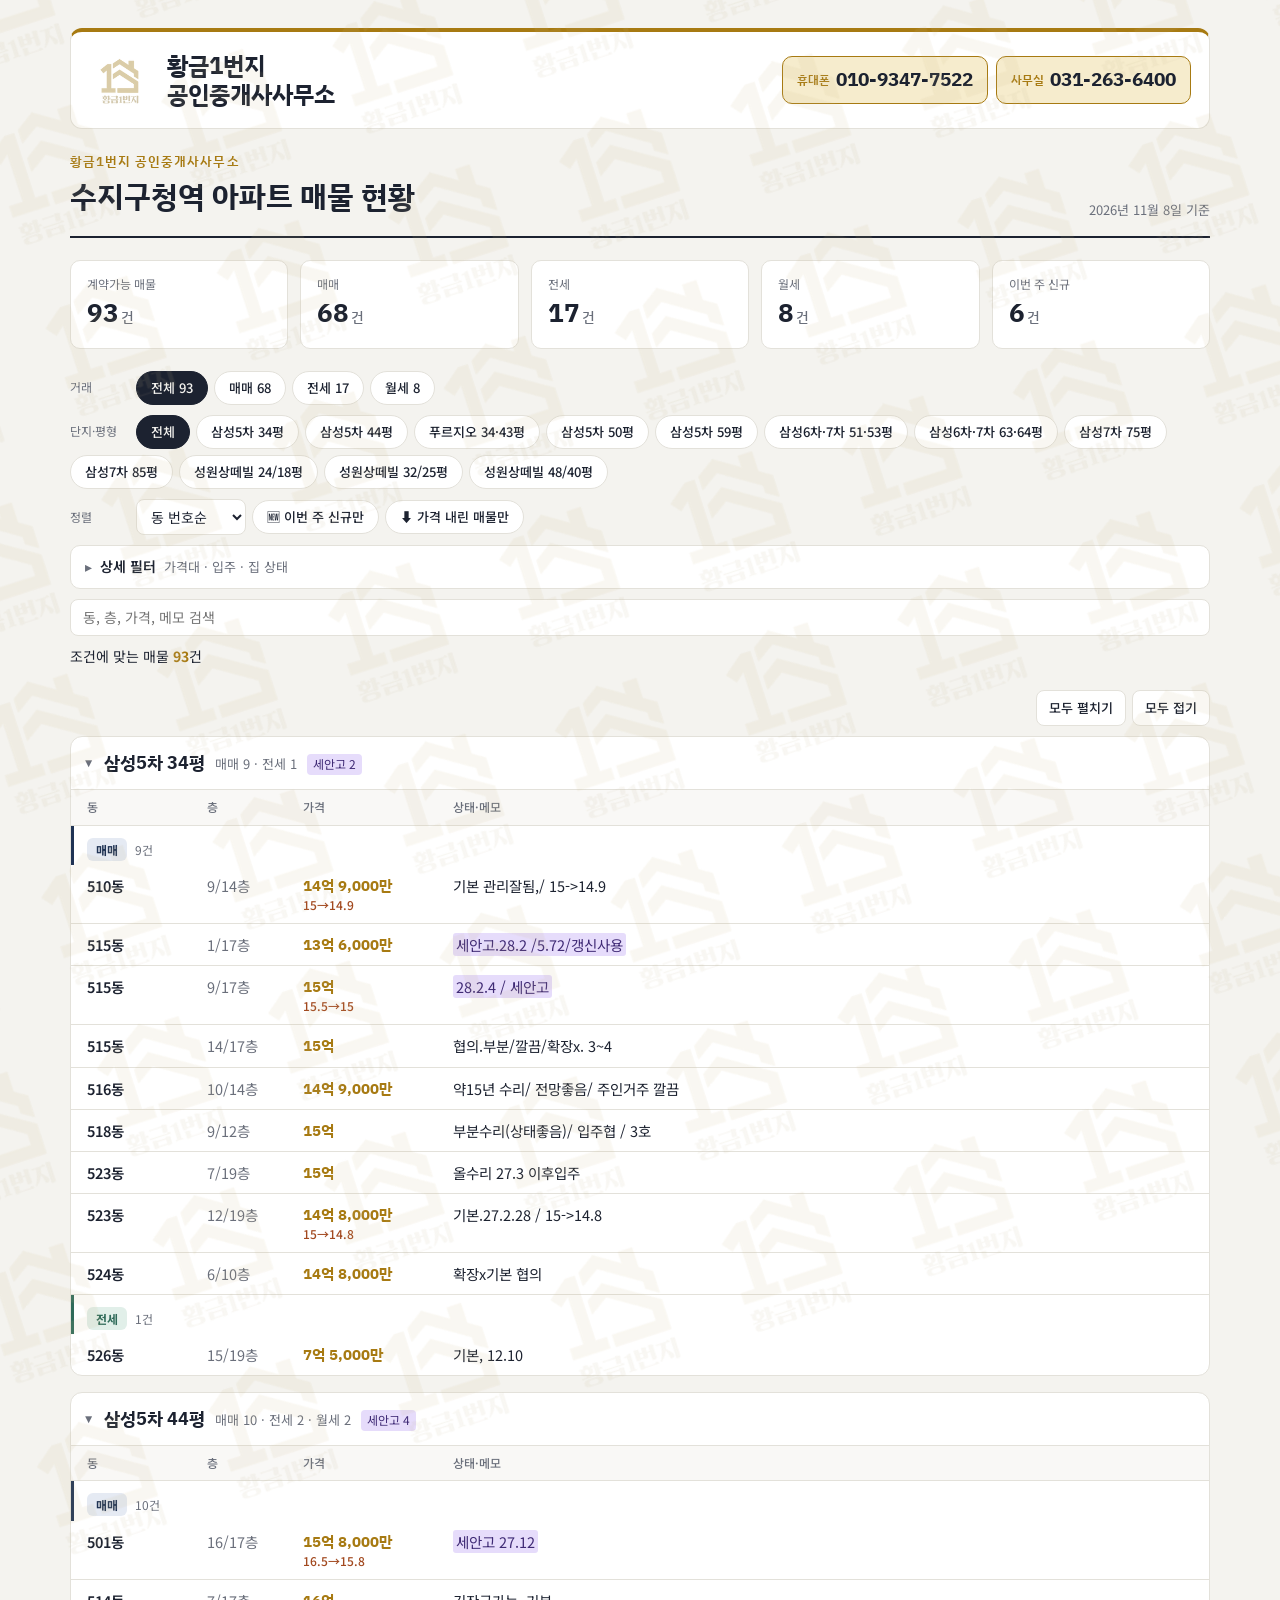
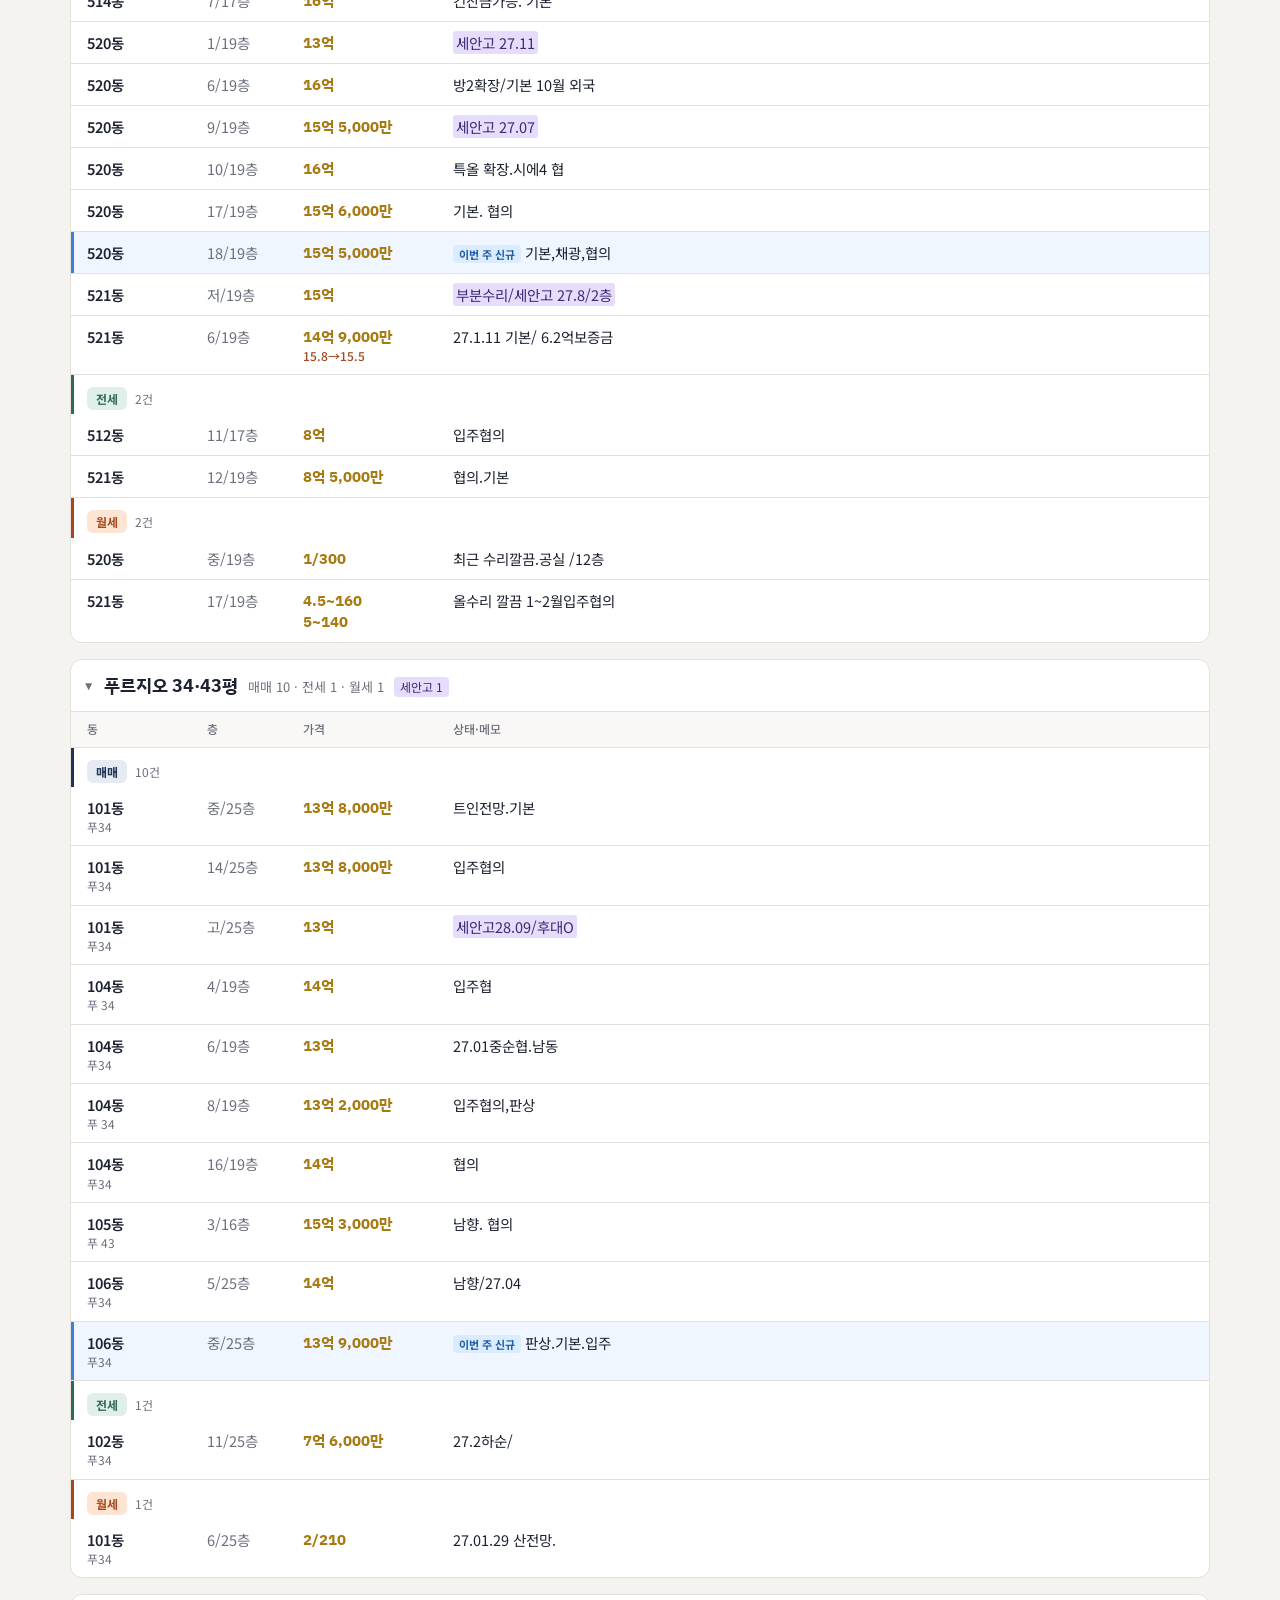
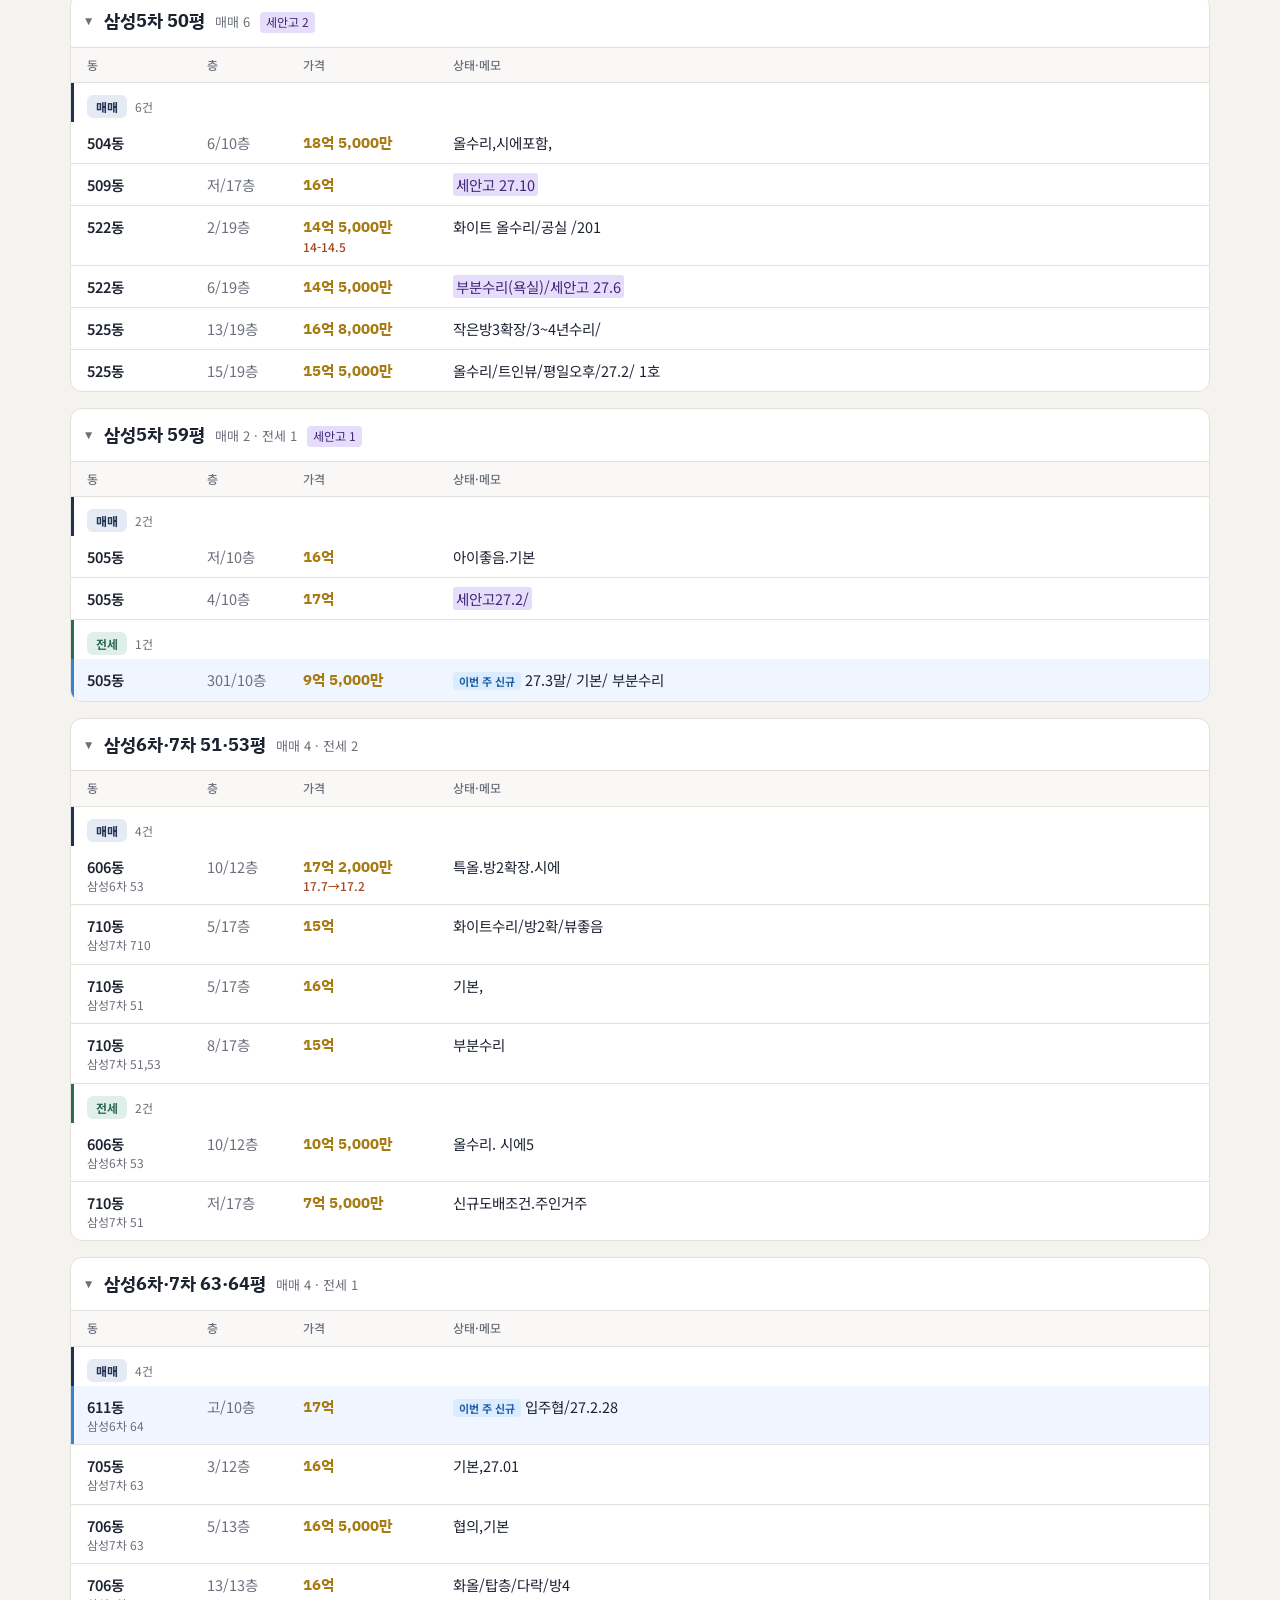
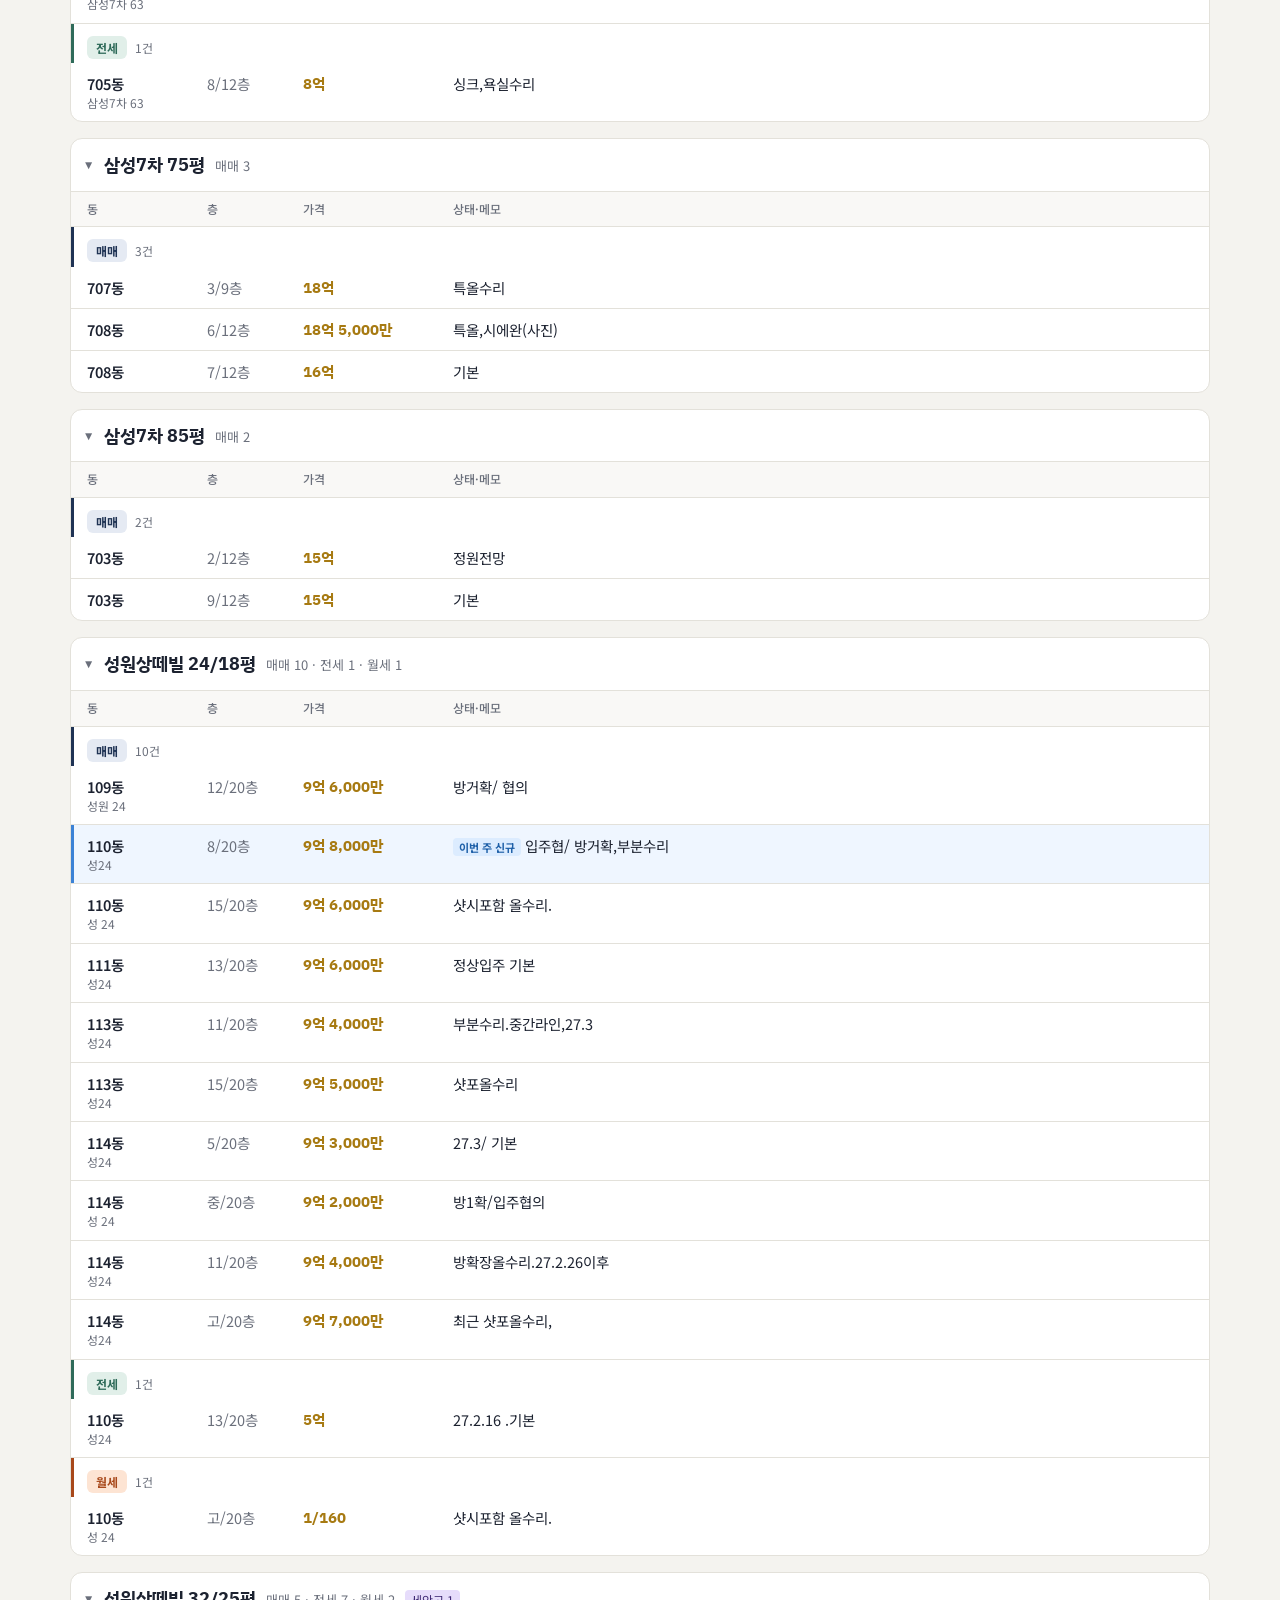
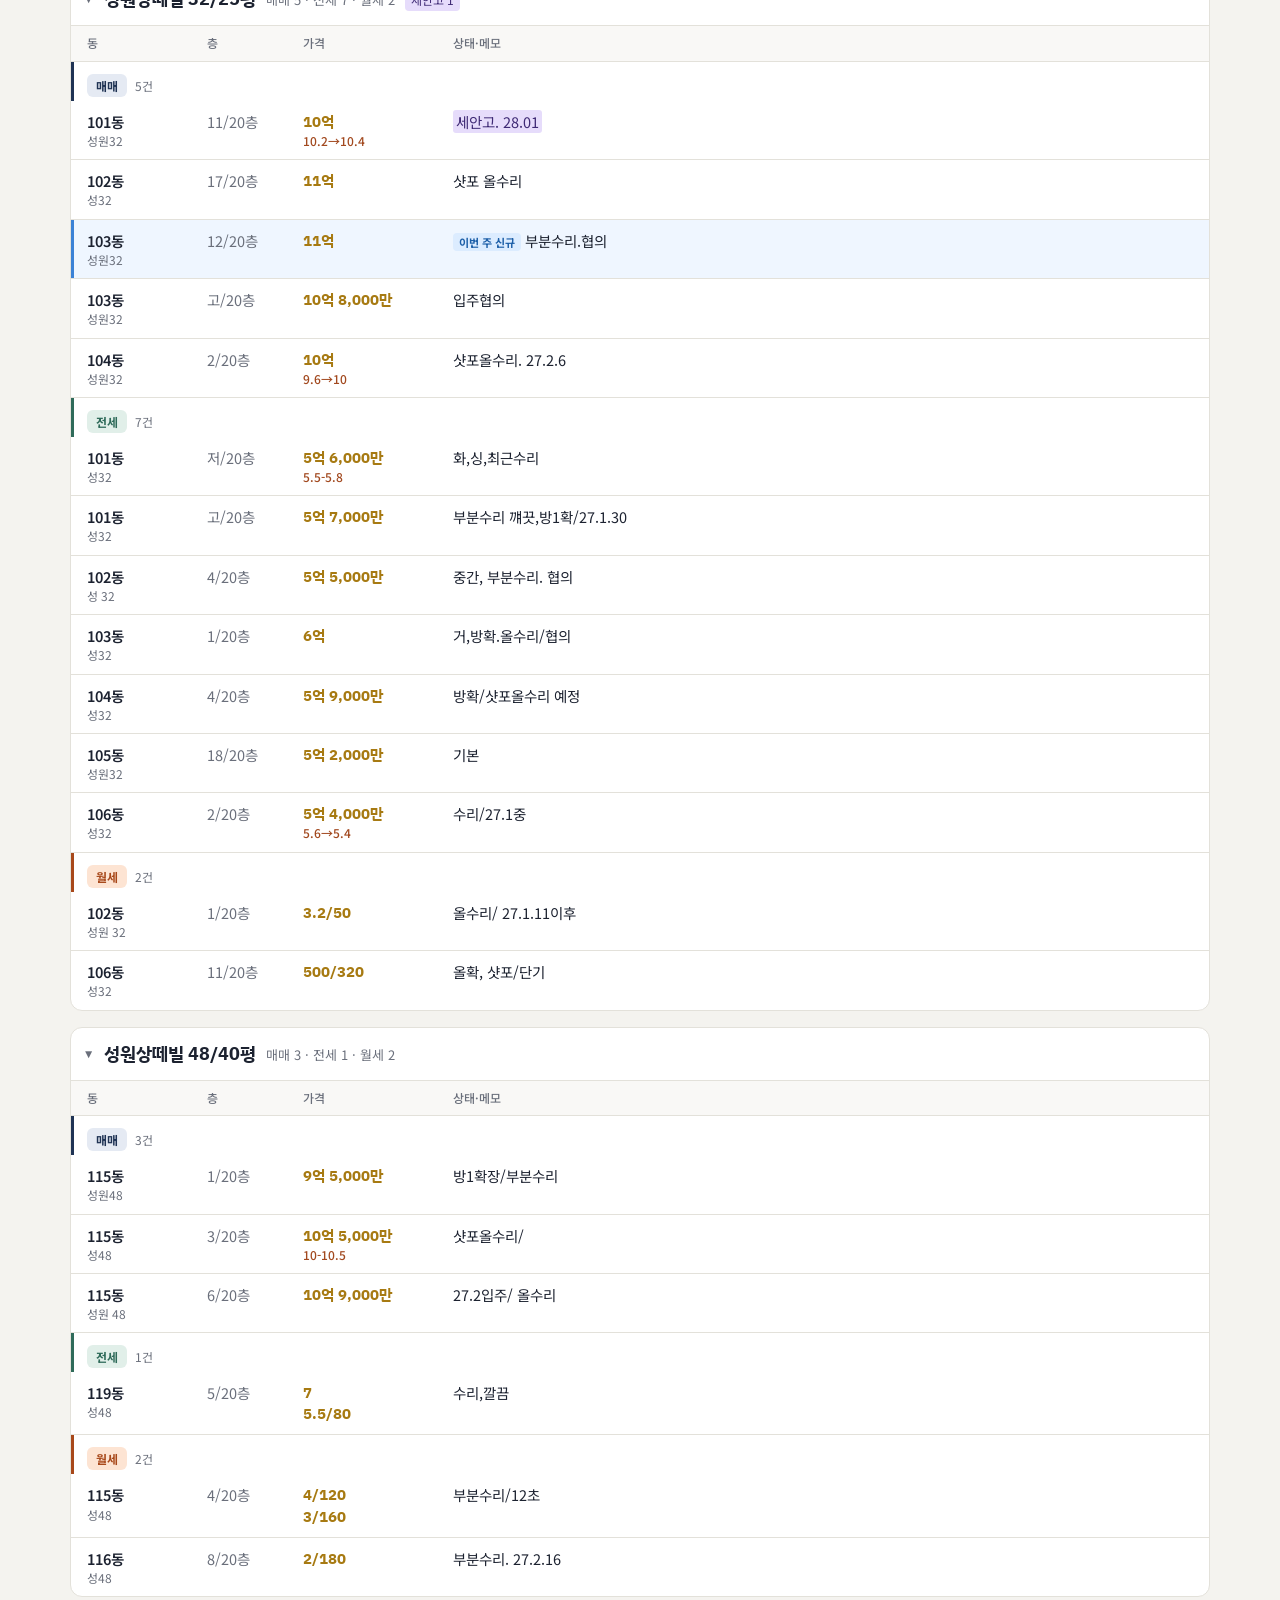
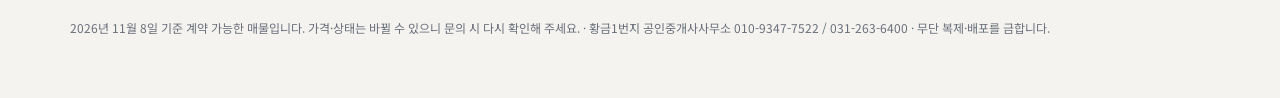
==== index.html @ fac78d96 "수지구청역 아파트 매물 현황 페이지 Co-Authored-By: Claude Opus 5.5 <noreply@anthropic.com> Claude-Session: https://" ====
<!DOCTYPE html>
<html lang="ko">
<head>
<meta charset="utf-8">
<meta name="viewport" content="width=device-width, initial-scale=1">
<title>수지구청역 아파트 매물 현황 | 황금1번지 공인중개사사무소</title>
<meta name="description" content="수지구청역 아파트 매물 현황 · 황금1번지 공인중개사사무소 010-9347-7522 / 031-263-6400">
<meta property="og:type" content="website">
<meta property="og:title" content="수지구청역 아파트 매물 현황">
<meta property="og:description" content="황금1번지 공인중개사사무소 · 010-9347-7522 / 031-263-6400">
<meta property="og:url" content="https://kym07-30.github.io/">
<meta property="og:site_name" content="황금1번지 공인중개사사무소">
<meta property="og:image" content="https://kym07-30.github.io/og.png">
<meta property="og:image:width" content="1200">
<meta property="og:image:height" content="630">
<meta name="twitter:card" content="summary_large_image">
<link rel="icon" href="icon.png"><link rel="apple-touch-icon" href="icon.png">
<link rel="preconnect" href="https://fonts.googleapis.com">
<link rel="preconnect" href="https://fonts.gstatic.com" crossorigin>
<link href="https://fonts.googleapis.com/css2?family=IBM+Plex+Sans+KR:wght@500;600;700&family=Noto+Sans+KR:wght@400;500;700&display=swap" rel="stylesheet">
<style>
:root{
  --bg:#f4f3ef; --surface:#ffffff; --ink:#1c2230; --muted:#6a6f7b; --line:#e3e1da;
  --gold:#a77a12; --gold-soft:#f6eccd; --navy:#1f3354; --navy-soft:#e5eaf3;
  --jeonse:#2f6b5a; --jeonse-soft:#e1efe9; --warn:#a2491f; --lilac:#e6dcfb; --lilac-ink:#3f2a75; --wolse:#a8481a; --wolse-soft:#fde4d3;
  --font-display:"IBM Plex Sans KR","Noto Sans KR",system-ui,sans-serif;
  --font-body:"Noto Sans KR",system-ui,-apple-system,"Apple SD Gothic Neo","Malgun Gothic",sans-serif;
  color-scheme:light;
}
@media (prefers-color-scheme: dark){
  :root{
    --bg:#13161c; --surface:#1b1f27; --ink:#e9e7e1; --muted:#9a9ea8; --line:#2c313b;
    --gold:#e2b44a; --gold-soft:#3a3020; --navy:#a9bde0; --navy-soft:#24304a;
    --jeonse:#7fc6ae; --jeonse-soft:#1e3830; --warn:#e99a72; --lilac:#4a3a78; --lilac-ink:#efe8ff; --wolse:#f2a77c; --wolse-soft:#43271a; color-scheme:dark;
  }
}
*{box-sizing:border-box}
html,body{margin:0}
body{background:var(--bg);color:var(--ink);font-family:var(--font-body);font-size:15px;line-height:1.55;-webkit-font-smoothing:antialiased}
.wrap{max-width:1180px;margin:0 auto;padding:28px 20px 60px;display:flex;flex-direction:column;gap:22px}
header{display:flex;flex-wrap:wrap;align-items:flex-end;justify-content:space-between;gap:14px;border-bottom:2px solid var(--ink);padding-bottom:16px}
.brand{font-family:var(--font-display);font-size:13px;font-weight:600;letter-spacing:.08em;color:var(--gold)}
h1{font-family:var(--font-display);font-size:30px;font-weight:700;margin:2px 0 0;text-wrap:balance}
.asof{font-size:13px;color:var(--muted)}
button{font:inherit;font-size:13px;font-weight:500;border:1px solid var(--line);background:var(--surface);color:var(--ink);border-radius:8px;padding:7px 12px;cursor:pointer}
button:hover{border-color:var(--ink)}
button:focus-visible,input:focus-visible{outline:2px solid var(--gold);outline-offset:2px}
.stats{display:grid;grid-template-columns:repeat(auto-fit,minmax(150px,1fr));gap:12px}
.stat{background:var(--surface);border:1px solid var(--line);border-radius:10px;padding:14px 16px}
.stat .k{font-size:12px;color:var(--muted)}
.stat .v{font-family:var(--font-display);font-size:26px;font-weight:700;font-variant-numeric:tabular-nums}
.stat .v small{font-size:14px;font-weight:500;color:var(--muted);margin-left:2px}
.controls{display:flex;flex-wrap:wrap;gap:10px;align-items:center}
.chip{border-radius:999px;padding:6px 14px}
.chip[aria-pressed="true"]{background:var(--ink);color:var(--bg);border-color:var(--ink)}
input[type=search]{font:inherit;font-size:14px;border:1px solid var(--line);background:var(--surface);color:var(--ink);border-radius:8px;padding:7px 12px;flex:1;min-width:180px}
.empty{padding:40px;text-align:center;color:var(--muted);border:1px dashed var(--line);border-radius:12px}
.pill{font-size:12px;font-weight:700;border-radius:6px;padding:3px 9px;white-space:nowrap}
.pill.sale{background:var(--navy-soft);color:var(--navy)}
.pill.jeonse{background:var(--jeonse-soft);color:var(--jeonse)}
.pill.wolse{background:var(--wolse-soft);color:var(--wolse)}
.pill.other{background:var(--gold-soft);color:var(--gold)}
.chiprow{display:flex;gap:6px;flex-wrap:wrap;align-items:center}
.controls{flex-direction:column;align-items:stretch}
.sortbox{display:inline-flex;align-items:center;gap:6px}
.sortbox select{font:inherit;font-size:14px;border:1px solid var(--line);background:var(--surface);color:var(--ink);border-radius:8px;padding:6px 10px}
.chip.tog[aria-pressed="true"]{background:var(--gold);border-color:var(--gold);color:#fff}
.chip[disabled]{opacity:.4;cursor:default}
details.more{background:var(--surface);border:1px solid var(--line);border-radius:10px}
details.more summary{cursor:pointer;padding:10px 14px;font-weight:600;font-size:14px;display:flex;align-items:center;gap:8px;list-style:none}
details.more summary::-webkit-details-marker{display:none}
details.more summary::before{content:"▸";color:var(--muted);transition:transform .15s}
details.more[open] summary::before{transform:rotate(90deg)}
.morehint{font-weight:400;color:var(--muted);font-size:13px}
.morecnt{margin-left:auto;background:var(--gold);color:#fff;border-radius:999px;font-size:12px;padding:1px 8px}
.morecnt:empty{display:none}
.morebody{padding:4px 14px 12px;display:flex;flex-direction:column;gap:10px;border-top:1px solid var(--line)}
.morebody .chiprow{padding-top:8px}
.chiprow .lab{min-width:58px}
.fnote{margin:0;font-size:12px;color:var(--muted)}
.resbar{display:flex;align-items:center;justify-content:space-between;gap:8px;font-size:14px}
.resbar b{color:var(--gold)}
.chiprow .lab{font-size:12px;color:var(--muted);margin-right:2px}
.agroup{background:var(--surface);border:1px solid var(--line);border-radius:12px;overflow:hidden}
.agroup h2{margin:0;font-family:var(--font-display);font-size:18px}
.agroup summary{list-style:none;cursor:pointer;padding:12px 16px;display:flex;align-items:baseline;gap:10px;flex-wrap:wrap;user-select:none}
.agroup summary::-webkit-details-marker{display:none}
.agroup summary::before{content:"▸";color:var(--muted);font-size:14px;transition:transform .15s;display:inline-block}
.agroup[open] summary::before{transform:rotate(90deg)}
.agroup[open] summary{border-bottom:1px solid var(--line)}
.agroup summary:hover{background:color-mix(in srgb,var(--bg) 60%,var(--surface))}
.agroup summary:focus-visible{outline:2px solid var(--gold);outline-offset:-2px}
.agroup summary .meta{font-size:13px;color:var(--muted)}
.agroup summary .sean{font-size:12px;background:var(--lilac);color:var(--lilac-ink);border-radius:4px;padding:1px 6px}
mark.lilac{background:var(--lilac);color:var(--lilac-ink);border-radius:3px;padding:1px 3px;-webkit-box-decoration-break:clone;box-decoration-break:clone}
.foldall{display:flex;gap:6px;justify-content:flex-end;margin-bottom:-6px}
.tscroll{overflow-x:auto}
table.av{width:100%;border-collapse:collapse;font-size:14.5px;min-width:560px;table-layout:fixed}
table.av col.c-dong{width:120px}table.av col.c-fl{width:96px}table.av col.c-pr{width:150px}
table.av th{text-align:left;font-size:12px;font-weight:500;color:var(--muted);padding:8px 16px;background:color-mix(in srgb,var(--bg) 55%,var(--surface));white-space:nowrap}
table.av td{padding:10px 16px;border-top:1px solid var(--line);vertical-align:top;line-height:1.45}
table.av td.dong{font-weight:600;font-variant-numeric:tabular-nums;white-space:nowrap}
table.av td.fl{font-variant-numeric:tabular-nums;color:var(--muted);white-space:nowrap}
table.av td.pr{font-family:var(--font-display);font-weight:700;color:var(--gold);font-variant-numeric:tabular-nums;white-space:pre-line}
table.av td.memo2{white-space:pre-line;overflow-wrap:anywhere}
.gsub{display:block;font-size:12px;font-weight:400;color:var(--muted)}
table.av tr.tsub td{padding:12px 16px 6px;border-top:1px solid var(--line);background:none}
table.av tr.tsub.sale td{box-shadow:inset 3px 0 0 var(--navy)}
table.av tr.tsub.jeonse td{box-shadow:inset 3px 0 0 var(--jeonse)}
table.av tr.tsub.wolse td{box-shadow:inset 3px 0 0 var(--wolse)}
table.av tr.tsub + tr td{border-top:0}
.tcount{font-size:12px;color:var(--muted);margin-left:8px}
table.av tbody tr:not(.tsub):hover td{background:color-mix(in srgb,var(--bg) 45%,var(--surface))}
table.av tr.newrow td:first-child{box-shadow:inset 3px 0 0 #3b82d6}
table.av tr.newrow td{background:color-mix(in srgb,#dcecff 45%,transparent)}
.chg{display:block;font-size:12px;color:var(--warn);font-weight:500;font-family:var(--font-body)}
.newtag{font-size:11px;font-weight:700;color:#1d5fa8;background:#dcecff;border-radius:4px;padding:1px 6px;margin-right:4px;white-space:nowrap}
footer{font-size:12px;color:var(--muted)}
@media (max-width:420px){h1{font-size:24px}}
@media (prefers-reduced-motion:reduce){*{transition:none!important}}

/* 워터마크: 화면 전체에 로고를 연하게 깔고, 표 위에도 겹치게 해서 캡처해도 남도록 */
.wm{position:fixed;inset:-50%;z-index:50;pointer-events:none;background-image:url([data-uri]);background-size:180px 180px;background-repeat:repeat;opacity:.15;transform:rotate(-18deg)}
@media print{.wm{position:fixed}}
.office{display:flex;align-items:center;gap:14px}
.office img{width:64px;height:64px;flex:none}
.oname{font-family:var(--font-display);font-size:24px;font-weight:700;line-height:1.2}
.contact{display:flex;flex-wrap:wrap;gap:8px}
.tel{cursor:pointer;display:inline-flex;align-items:center;gap:6px;font-family:var(--font-display);font-size:19px;font-weight:700;color:var(--ink);background:var(--gold-soft);border:1px solid var(--gold);border-radius:10px;padding:8px 14px;text-decoration:none;font-variant-numeric:tabular-nums}
.toast{position:fixed;left:50%;bottom:24px;transform:translateX(-50%);background:var(--ink);color:var(--bg);padding:10px 16px;border-radius:999px;font-size:14px;z-index:60}.toast[hidden]{display:none}
.sheet-bg{position:fixed;inset:0;background:rgba(10,12,18,.45);z-index:70;display:flex;align-items:flex-end;justify-content:center;padding:16px}
.sheet-bg[hidden]{display:none}
.sheet{background:var(--surface);color:var(--ink);width:min(420px,100%);border-radius:16px;padding:18px;display:flex;flex-direction:column;gap:10px;box-shadow:0 20px 50px rgba(0,0,0,.25)}
.sheet .num{font-family:var(--font-display);font-size:26px;font-weight:700;text-align:center;font-variant-numeric:tabular-nums;-webkit-user-select:text;user-select:text}
.sheet .sub{font-size:13px;color:var(--muted);text-align:center;margin-top:-6px}
.sheet a,.sheet button{font:inherit;font-size:16px;font-weight:600;text-align:center;text-decoration:none;border-radius:10px;padding:13px;border:1px solid var(--line);background:var(--bg);color:var(--ink);cursor:pointer;display:block}
.sheet a.call{background:var(--gold);border-color:var(--gold);color:#fff}
.sheet .cancel{background:none;border:0;color:var(--muted);font-weight:500}
@media (min-width:700px){.sheet-bg{align-items:center}}
.tel small{font-size:12px;font-weight:600;color:var(--gold)}
.tel:hover{background:var(--gold);color:#fff}.tel:hover small{color:#fff}
.topbar{display:flex;flex-wrap:wrap;align-items:center;justify-content:space-between;gap:14px;background:var(--surface);border:1px solid var(--line);border-top:4px solid var(--gold);border-radius:12px;padding:16px 18px}
body{-webkit-user-select:none;user-select:none}
input{-webkit-user-select:text;user-select:text}
@media (max-width:520px){.oname{font-size:20px}.tel{font-size:17px}}

/* 휴대폰: 옆으로 넘기지 않아도 되게, 한 매물을 두 줄로 (동·층·가격 / 상태·메모) */
@media (max-width:600px){
  .tscroll{overflow-x:visible}
  table.av{min-width:0;table-layout:auto}
  table.av colgroup{display:none}
  table.av thead tr,table.av tbody tr:not(.tsub){display:grid;grid-template-columns:78px 72px 1fr;column-gap:4px}
  table.av thead th:nth-child(4){display:none}
  table.av th,table.av td{padding-left:12px;padding-right:6px}
  table.av tbody tr:not(.tsub){border-top:1px solid var(--line)}
  table.av tbody tr:not(.tsub) td{border-top:0;padding-top:10px;padding-bottom:2px}
  table.av td.pr{text-align:right;padding-right:12px}
  table.av thead th:nth-child(3){text-align:right;padding-right:12px}
  table.av td.memo2{grid-column:1/-1;padding:2px 12px 10px;font-size:14px;color:var(--ink)}
  table.av td.memo2:empty{display:none}
  table.av tr.tsub{display:table-row}
  table.av tr.tsub + tr{border-top:0}
}
</style>
</head>
<body>
<div class="wm" aria-hidden="true"></div>
<div class="sheet-bg" id="sheetBg" hidden>
  <div class="sheet" role="dialog" aria-modal="true" aria-labelledby="sNum">
    <div class="num" id="sNum"></div>
    <div class="sub" id="sSub">원하시는 방법을 골라 주세요</div>
    <a class="call" id="sCall" target="_blank" rel="noopener">전화 걸기</a>
    <a id="sSms" target="_blank" rel="noopener">문자 보내기</a>
    <button type="button" id="sCopy">번호 복사</button>
    <button type="button" class="cancel" id="sClose">닫기</button>
  </div>
</div>
<div class="toast" id="toast" hidden></div>
<div class="wrap">
  <section class="topbar" aria-label="중개사무소 정보">
    <div class="office">
      <img src="[data-uri]" alt="황금1번지 로고">
      <div class="oname">황금1번지<br>공인중개사사무소</div>
    </div>
    <div class="contact">
      <button type="button" class="tel" data-num="010-9347-7522" data-sms="1"><small>휴대폰</small>010-9347-7522</button>
      <button type="button" class="tel" data-num="031-263-6400"><small>사무실</small>031-263-6400</button>
    </div>
  </section>
  <header>
    <div>
      <div class="brand">황금1번지 공인중개사사무소</div>
      <h1>수지구청역 아파트 매물 현황</h1>
    </div>
    <div class="asof">2026년 11월 8일 기준</div>
  </header>

  <section class="stats" id="statsA" aria-label="계약가능 요약"></section>
  <section class="controls" aria-label="필터">
    <div class="chiprow" id="typeChipsA" role="group" aria-label="거래 유형"></div>
    <div class="chiprow" id="groupChipsA" role="group" aria-label="단지·평형"></div>
    <div class="chiprow" id="quickRow">
      <label class="sortbox"><span class="lab">정렬</span>
        <select id="sortA" aria-label="정렬">
          <option value="dong">동 번호순</option>
          <option value="priceAsc">낮은 가격순</option>
          <option value="priceDesc">높은 가격순</option>
          <option value="floorDesc">고층순</option>
          <option value="floorAsc">저층순</option>
        </select>
      </label>
      <button type="button" class="chip tog" id="tNew" aria-pressed="false">🆕 이번 주 신규만</button>
      <button type="button" class="chip tog" id="tDown" aria-pressed="false">⬇ 가격 내린 매물만</button>
    </div>
    <details class="more" id="moreF">
      <summary>상세 필터 <span class="morehint">가격대 · 입주 · 집 상태</span><span class="morecnt" id="moreCnt"></span></summary>
      <div class="morebody">
        <div class="chiprow" id="priceChips" role="group" aria-label="가격대"></div>
        <div class="chiprow" id="moveChips" role="group" aria-label="입주 형태"></div>
        <div class="chiprow" id="whenChips" role="group" aria-label="입주 시기"></div>
        <div class="chiprow" id="condChips" role="group" aria-label="집 상태"></div>
        <p class="fnote">입주·집 상태는 매물 메모를 기준으로 나눈 것이라 실제와 다를 수 있어요. 정확한 내용은 문의해 주세요.</p>
      </div>
    </details>
    <input type="search" id="qA" placeholder="동, 층, 가격, 메모 검색">
    <div class="resbar"><span id="resCnt"></span><button type="button" id="resetF" hidden>필터 초기화</button></div>
  </section>
  <div id="listA" style="display:flex;flex-direction:column;gap:16px" aria-live="polite"></div>

  <footer>2026년 11월 8일 기준 계약 가능한 매물입니다. 가격·상태는 바뀔 수 있으니 문의 시 다시 확인해 주세요. · 황금1번지 공인중개사사무소 010-9347-7522 / 031-263-6400 · 무단 복제·배포를 금합니다.</footer>
</div>

<script>
(function(){
  // g 단지·평형, k 순서, t 거래, c 구분, d 동, f 층, p 가격, m 상태·메모, x 가격변동, n 이번 주 신규
  const DATA = [{"g": "삼성5차 34평", "k": 101, "t": "매매", "c": "삼성5차 34", "d": "510", "f": "9/14", "p": "14.9", "m": "기본 관리잘됨,/ 15->14.9", "x": "15→14.9", "n": 0}, {"g": "삼성5차 34평", "k": 101, "t": "매매", "c": "삼성5차 34", "d": "515", "f": "1/17", "p": "13.6", "m": "세안고.28.2 /5.72/갱신사용", "x": "", "n": 0}, {"g": "삼성5차 34평", "k": 101, "t": "매매", "c": "삼성5차 34", "d": "515", "f": "9/17", "p": "15", "m": "28.2.4 / 세안고", "x": "15.5→15", "n": 0}, {"g": "삼성5차 34평", "k": 101, "t": "매매", "c": "삼성5차 34", "d": "515", "f": "14/17", "p": "15", "m": "협의.부분/깔끔/확장x. 3~4", "x": "", "n": 0}, {"g": "삼성5차 34평", "k": 101, "t": "매매", "c": "삼성5차 34", "d": "516", "f": "10/14", "p": "14.9", "m": "약15년 수리/ 전망좋음/ 주인거주 깔끔", "x": "", "n": 0}, {"g": "삼성5차 34평", "k": 101, "t": "매매", "c": "삼성5차 34", "d": "518", "f": "9/12", "p": "15", "m": "부분수리(상태좋음)/ 입주협 / 3호", "x": "", "n": 0}, {"g": "삼성5차 34평", "k": 101, "t": "매매", "c": "삼성5차 34", "d": "523", "f": "7/19", "p": "15", "m": "올수리 27.3 이후입주", "x": "", "n": 0}, {"g": "삼성5차 34평", "k": 101, "t": "매매", "c": "삼성5차 34", "d": "523", "f": "12/19", "p": "14.8", "m": "기본.27.2.28  / 15->14.8", "x": "15→14.8", "n": 0}, {"g": "삼성5차 34평", "k": 101, "t": "매매", "c": "삼성5차 34", "d": "524", "f": "6/10", "p": "14.8", "m": "확장x기본 협의", "x": "", "n": 0}, {"g": "삼성5차 34평", "k": 101, "t": "전세", "c": "삼성5차 34", "d": "526", "f": "15/19", "p": "7.5", "m": "기본, 12.10", "x": "", "n": 0}, {"g": "삼성5차 50평", "k": 2801, "t": "매매", "c": "삼성5차 50", "d": "504", "f": "6/10", "p": "18.5", "m": "올수리,시에포함,", "x": "", "n": 0}, {"g": "삼성5차 50평", "k": 2801, "t": "매매", "c": "삼성5차 50", "d": "509", "f": "저/17", "p": "16", "m": "세안고 27.10", "x": "", "n": 0}, {"g": "삼성5차 50평", "k": 2801, "t": "매매", "c": "삼성5차 50", "d": "522", "f": "2/19", "p": "14.5", "m": "화이트 올수리/공실 /201", "x": "14-14.5", "n": 0}, {"g": "삼성5차 50평", "k": 2801, "t": "매매", "c": "삼성5차 50", "d": "522", "f": "6/19", "p": "14.5", "m": "부분수리(욕실)/세안고 27.6", "x": "", "n": 0}, {"g": "삼성5차 50평", "k": 2801, "t": "매매", "c": "삼성5차 50", "d": "525", "f": "15/19", "p": "15.5", "m": "올수리/트인뷰/평일오후/27.2/ 1호", "x": "", "n": 0}, {"g": "삼성5차 50평", "k": 2801, "t": "매매", "c": "삼성5차 50", "d": "525", "f": "13/19", "p": "16.8", "m": "작은방3확장/3~4년수리/", "x": "", "n": 0}, {"g": "삼성6차·7차 63·64평", "k": 4801, "t": "매매", "c": "삼성6차 64", "d": "611", "f": "고/10", "p": "17", "m": "입주협/27.2.28", "x": "", "n": 1}, {"g": "삼성6차·7차 63·64평", "k": 4801, "t": "매매", "c": "삼성7차 63", "d": "705", "f": "3/12", "p": "16", "m": "기본,27.01", "x": "", "n": 0}, {"g": "삼성6차·7차 63·64평", "k": 4801, "t": "매매", "c": "삼성7차 63", "d": "706", "f": "5/13", "p": "16.5", "m": "협의,기본", "x": "", "n": 0}, {"g": "삼성6차·7차 63·64평", "k": 4801, "t": "매매", "c": "삼성7차 63", "d": "706", "f": "13/13", "p": "16", "m": "화올/탑층/다락/방4", "x": "", "n": 0}, {"g": "삼성6차·7차 63·64평", "k": 4801, "t": "전세", "c": "삼성7차 63", "d": "705", "f": "8/12", "p": "8", "m": "싱크,욕실수리", "x": "", "n": 0}, {"g": "성원상떼빌 24/18평", "k": 6601, "t": "매매", "c": "성원 24", "d": "109", "f": "12/20", "p": "9.6", "m": "방거확/ 협의", "x": "", "n": 0}, {"g": "성원상떼빌 24/18평", "k": 6601, "t": "매매", "c": "성24", "d": "110", "f": "8/20", "p": "9.8", "m": "입주협/ 방거확,부분수리", "x": "", "n": 1}, {"g": "성원상떼빌 24/18평", "k": 6601, "t": "매매", "c": "성 24", "d": "110", "f": "15/20", "p": "9.6", "m": "샷시포함 올수리.", "x": "", "n": 0}, {"g": "성원상떼빌 24/18평", "k": 6601, "t": "매매", "c": "성24", "d": "111", "f": "13/20", "p": "9.6", "m": "정상입주 기본", "x": "", "n": 0}, {"g": "성원상떼빌 24/18평", "k": 6601, "t": "매매", "c": "성24", "d": "113", "f": "15/20", "p": "9.5", "m": "샷포올수리", "x": "", "n": 0}, {"g": "성원상떼빌 24/18평", "k": 6601, "t": "매매", "c": "성24", "d": "113", "f": "11/20", "p": "9.4", "m": "부분수리.중간라인,27.3", "x": "", "n": 0}, {"g": "성원상떼빌 24/18평", "k": 6601, "t": "매매", "c": "성24", "d": "114", "f": "5/20", "p": "9.3", "m": "27.3/ 기본", "x": "", "n": 0}, {"g": "성원상떼빌 24/18평", "k": 6601, "t": "매매", "c": "성 24", "d": "114", "f": "중/20", "p": "9.2", "m": "방1확/입주협의", "x": "", "n": 0}, {"g": "성원상떼빌 24/18평", "k": 6601, "t": "매매", "c": "성24", "d": "114", "f": "11/20", "p": "9.4", "m": "방확장올수리.27.2.26이후", "x": "", "n": 0}, {"g": "성원상떼빌 24/18평", "k": 6601, "t": "매매", "c": "성24", "d": "114", "f": "고/20", "p": "9.7", "m": "최근 샷포올수리,", "x": "", "n": 0}, {"g": "성원상떼빌 24/18평", "k": 6601, "t": "전세", "c": "성24", "d": "110", "f": "13/20", "p": "5", "m": "27.2.16 .기본", "x": "", "n": 0}, {"g": "성원상떼빌 24/18평", "k": 6601, "t": "월세", "c": "성 24", "d": "110", "f": "고/20", "p": "1/160", "m": "샷시포함 올수리.", "x": "", "n": 0}, {"g": "삼성5차 44평", "k": 111, "t": "매매", "c": "삼성5차 44", "d": "501", "f": "16/17", "p": "15.8", "m": "세안고 27.12", "x": "16.5→15.8", "n": 0}, {"g": "삼성5차 44평", "k": 111, "t": "매매", "c": "삼성5차 44", "d": "514", "f": "7/17", "p": "16", "m": "긴잔금가능. 기본", "x": "", "n": 0}, {"g": "삼성5차 44평", "k": 111, "t": "매매", "c": "삼성5차 44", "d": "520", "f": "1/19", "p": "13", "m": "세안고 27.11", "x": "", "n": 0}, {"g": "삼성5차 44평", "k": 111, "t": "매매", "c": "삼성5차 44", "d": "520", "f": "6/19", "p": "16", "m": "방2확장/기본  10월 외국", "x": "", "n": 0}, {"g": "삼성5차 44평", "k": 111, "t": "매매", "c": "삼성5차 44", "d": "520", "f": "9/19", "p": "15.5", "m": "세안고 27.07", "x": "", "n": 0}, {"g": "삼성5차 44평", "k": 111, "t": "매매", "c": "삼성5차 44", "d": "520", "f": "10/19", "p": "16", "m": "특올 확장.시에4 협", "x": "", "n": 0}, {"g": "삼성5차 44평", "k": 111, "t": "매매", "c": "삼성5차 44", "d": "520", "f": "17/19", "p": "15.6", "m": "기본. 협의", "x": "", "n": 0}, {"g": "삼성5차 44평", "k": 111, "t": "매매", "c": "삼성5차 44", "d": "520", "f": "18/19", "p": "15.5", "m": "기본,채광,협의", "x": "", "n": 1}, {"g": "삼성5차 44평", "k": 111, "t": "매매", "c": "삼성5차 44", "d": "521", "f": "저/19", "p": "15", "m": "부분수리/세안고 27.8/2층", "x": "", "n": 0}, {"g": "삼성5차 44평", "k": 111, "t": "매매", "c": "삼성5차 44", "d": "521", "f": "6/19", "p": "14.9", "m": "27.1.11 기본/ 6.2억보증금", "x": "15.8→15.5", "n": 0}, {"g": "삼성5차 44평", "k": 111, "t": "전세", "c": "삼성5차 44", "d": "512", "f": "11/17", "p": "8", "m": "입주협의", "x": "", "n": 0}, {"g": "삼성5차 44평", "k": 111, "t": "전세", "c": "삼성5차 44", "d": "521", "f": "12/19", "p": "8.5", "m": "협의.기본", "x": "", "n": 0}, {"g": "삼성5차 44평", "k": 111, "t": "월세", "c": "삼성5차 44", "d": "520", "f": "중/19", "p": "1/300", "m": "최근 수리깔끔.공실 /12층", "x": "", "n": 0}, {"g": "삼성5차 44평", "k": 111, "t": "월세", "c": "삼성5차 44", "d": "521", "f": "17/19", "p": "4.5~160\n5~140", "m": "올수리 깔끔 1~2월입주협의", "x": "", "n": 0}, {"g": "삼성5차 59평", "k": 2811, "t": "매매", "c": "삼성5차 59", "d": "505", "f": "4/10", "p": "17", "m": "세안고27.2/", "x": "", "n": 0}, {"g": "삼성5차 59평", "k": 2811, "t": "매매", "c": "삼성5차 59", "d": "505", "f": "저/10", "p": "16", "m": "아이좋음.기본", "x": "", "n": 0}, {"g": "삼성5차 59평", "k": 2811, "t": "전세", "c": "삼성5차 59", "d": "505", "f": "301/10", "p": "9.5", "m": "27.3말/ 기본/ 부분수리", "x": "", "n": 1}, {"g": "삼성7차 75평", "k": 4811, "t": "매매", "c": "삼성7차 75", "d": "707", "f": "3/9", "p": "18", "m": "특올수리", "x": "", "n": 0}, {"g": "삼성7차 75평", "k": 4811, "t": "매매", "c": "삼성7차 75", "d": "708", "f": "6/12", "p": "18.5", "m": "특올,시에완(사진)", "x": "", "n": 0}, {"g": "삼성7차 75평", "k": 4811, "t": "매매", "c": "삼성7차 75", "d": "708", "f": "7/12", "p": "16", "m": "기본", "x": "", "n": 0}, {"g": "성원상떼빌 32/25평", "k": 6611, "t": "매매", "c": "성원32", "d": "101", "f": "11/20", "p": "10", "m": "세안고. 28.01", "x": "10.2→10.4", "n": 0}, {"g": "성원상떼빌 32/25평", "k": 6611, "t": "매매", "c": "성원32", "d": "103", "f": "12/20", "p": "11", "m": "부분수리.협의", "x": "", "n": 1}, {"g": "성원상떼빌 32/25평", "k": 6611, "t": "매매", "c": "성원32", "d": "103", "f": "고/20", "p": "10.8", "m": "입주협의", "x": "", "n": 0}, {"g": "성원상떼빌 32/25평", "k": 6611, "t": "매매", "c": "성원32", "d": "104", "f": "2/20", "p": "10", "m": "샷포올수리. 27.2.6", "x": "9.6→10", "n": 0}, {"g": "성원상떼빌 32/25평", "k": 6611, "t": "매매", "c": "성32", "d": "102", "f": "17/20", "p": "11", "m": "샷포 올수리", "x": "", "n": 0}, {"g": "성원상떼빌 32/25평", "k": 6611, "t": "전세", "c": "성32", "d": "101", "f": "저/20", "p": "5.6", "m": "화,싱,최근수리", "x": "5.5-5.8", "n": 0}, {"g": "성원상떼빌 32/25평", "k": 6611, "t": "전세", "c": "성 32", "d": "102", "f": "4/20", "p": "5.5", "m": "중간, 부분수리. 협의", "x": "", "n": 0}, {"g": "성원상떼빌 32/25평", "k": 6611, "t": "전세", "c": "성32", "d": "103", "f": "1/20", "p": "6", "m": "거,방확.올수리/협의", "x": "", "n": 0}, {"g": "성원상떼빌 32/25평", "k": 6611, "t": "전세", "c": "성원32", "d": "105", "f": "18/20", "p": "5.2", "m": "기본", "x": "", "n": 0}, {"g": "성원상떼빌 32/25평", "k": 6611, "t": "전세", "c": "성32", "d": "106", "f": "2/20", "p": "5.4", "m": "수리/27.1중", "x": "5.6→5.4", "n": 0}, {"g": "성원상떼빌 32/25평", "k": 6611, "t": "전세", "c": "성32", "d": "104", "f": "4/20", "p": "5.9", "m": "방확/샷포올수리 예정", "x": "", "n": 0}, {"g": "성원상떼빌 32/25평", "k": 6611, "t": "전세", "c": "성32", "d": "101", "f": "고/20", "p": "5.7", "m": "부분수리 꺠끗,방1확/27.1.30", "x": "", "n": 0}, {"g": "성원상떼빌 32/25평", "k": 6611, "t": "월세", "c": "성32", "d": "106", "f": "11/20", "p": "500/320", "m": "올확, 샷포/단기", "x": "", "n": 0}, {"g": "성원상떼빌 32/25평", "k": 6611, "t": "월세", "c": "성원 32", "d": "102", "f": "1/20", "p": "3.2/50", "m": "올수리/ 27.1.11이후", "x": "", "n": 0}, {"g": "푸르지오 34·43평", "k": 121, "t": "매매", "c": "푸34", "d": "101", "f": "중/25", "p": "13.8", "m": "트인전망.기본", "x": "", "n": 0}, {"g": "푸르지오 34·43평", "k": 121, "t": "매매", "c": "푸34", "d": "101", "f": "14/25", "p": "13.8", "m": "입주협의", "x": "", "n": 0}, {"g": "푸르지오 34·43평", "k": 121, "t": "매매", "c": "푸34", "d": "101", "f": "고/25", "p": "13", "m": "세안고28.09/후대O", "x": "", "n": 0}, {"g": "푸르지오 34·43평", "k": 121, "t": "매매", "c": "푸 34", "d": "104", "f": "4/19", "p": "14", "m": "입주협", "x": "", "n": 0}, {"g": "푸르지오 34·43평", "k": 121, "t": "매매", "c": "푸34", "d": "104", "f": "6/19", "p": "13", "m": "27.01중순협.남동", "x": "", "n": 0}, {"g": "푸르지오 34·43평", "k": 121, "t": "매매", "c": "푸 34", "d": "104", "f": "8/19", "p": "13.2", "m": "입주협의,판상", "x": "", "n": 0}, {"g": "푸르지오 34·43평", "k": 121, "t": "매매", "c": "푸34", "d": "104", "f": "16/19", "p": "14", "m": "협의", "x": "", "n": 0}, {"g": "푸르지오 34·43평", "k": 121, "t": "매매", "c": "푸34", "d": "106", "f": "5/25", "p": "14", "m": "남향/27.04", "x": "", "n": 0}, {"g": "푸르지오 34·43평", "k": 121, "t": "매매", "c": "푸34", "d": "106", "f": "중/25", "p": "13.9", "m": "판상.기본.입주", "x": "", "n": 1}, {"g": "푸르지오 34·43평", "k": 121, "t": "매매", "c": "푸 43", "d": "105", "f": "3/16", "p": "15.3", "m": "남향. 협의", "x": "", "n": 0}, {"g": "푸르지오 34·43평", "k": 121, "t": "전세", "c": "푸34", "d": "102", "f": "11/25", "p": "7.6", "m": "27.2하순/", "x": "", "n": 0}, {"g": "푸르지오 34·43평", "k": 121, "t": "월세", "c": "푸34", "d": "101", "f": "6/25", "p": "2/210", "m": "27.01.29 산전망.", "x": "", "n": 0}, {"g": "삼성6차·7차 51·53평", "k": 2821, "t": "매매", "c": "삼성7차 710", "d": "710", "f": "5/17", "p": "15", "m": "화이트수리/방2확/뷰좋음", "x": "", "n": 0}, {"g": "삼성6차·7차 51·53평", "k": 2821, "t": "매매", "c": "삼성7차 51,53", "d": "710", "f": "8/17", "p": "15", "m": "부분수리", "x": "", "n": 0}, {"g": "삼성6차·7차 51·53평", "k": 2821, "t": "매매", "c": "삼성7차 51", "d": "710", "f": "5/17", "p": "16", "m": "기본,", "x": "", "n": 0}, {"g": "삼성6차·7차 51·53평", "k": 2821, "t": "매매", "c": "삼성6차 53", "d": "606", "f": "10/12", "p": "17.2", "m": "특올.방2확장.시에", "x": "17.7→17.2", "n": 0}, {"g": "삼성6차·7차 51·53평", "k": 2821, "t": "전세", "c": "삼성7차 51", "d": "710", "f": "저/17", "p": "7.5", "m": "신규도배조건.주인거주", "x": "", "n": 0}, {"g": "삼성6차·7차 51·53평", "k": 2821, "t": "전세", "c": "삼성6차 53", "d": "606", "f": "10/12", "p": "10.5", "m": "올수리. 시에5", "x": "", "n": 0}, {"g": "삼성7차 85평", "k": 4821, "t": "매매", "c": "삼성7차 85", "d": "703", "f": "9/12", "p": "15", "m": "기본", "x": "", "n": 0}, {"g": "삼성7차 85평", "k": 4821, "t": "매매", "c": "삼성7차 85", "d": "703", "f": "2/12", "p": "15", "m": "정원전망", "x": "", "n": 0}, {"g": "성원상떼빌 48/40평", "k": 6621, "t": "매매", "c": "성원48", "d": "115", "f": "1/20", "p": "9.5", "m": "방1확장/부분수리", "x": "", "n": 0}, {"g": "성원상떼빌 48/40평", "k": 6621, "t": "매매", "c": "성48", "d": "115", "f": "3/20", "p": "10.5", "m": "샷포올수리/", "x": "10-10.5", "n": 0}, {"g": "성원상떼빌 48/40평", "k": 6621, "t": "매매", "c": "성원 48", "d": "115", "f": "6/20", "p": "10.9", "m": "27.2입주/ 올수리", "x": "", "n": 0}, {"g": "성원상떼빌 48/40평", "k": 6621, "t": "전세", "c": "성48", "d": "119", "f": "5/20", "p": "7\n5.5/80", "m": "수리,깔끔", "x": "", "n": 0}, {"g": "성원상떼빌 48/40평", "k": 6621, "t": "월세", "c": "성48", "d": "115", "f": "4/20", "p": "4/120\n3/160", "m": "부분수리/12초", "x": "", "n": 0}, {"g": "성원상떼빌 48/40평", "k": 6621, "t": "월세", "c": "성48", "d": "116", "f": "8/20", "p": "2/180", "m": "부분수리. 27.2.16", "x": "", "n": 0}];
  const $ = id => document.getElementById(id);
  document.addEventListener("contextmenu", e => e.preventDefault());
  const esc = s => String(s ?? "").replace(/[&<>"]/g, c => ({"&":"&amp;","<":"&lt;",">":"&gt;",'"':"&quot;"}[c]));
  const norm = s => String(s ?? "").replace(/\s+/g, "");
  let typeA = "전체", groupA = "전체";
  const F0 = {sort: "dong", price: "전체", move: "전체", when: "전체", cond: "전체", nw: false, down: false};
  let F = Object.assign({}, F0);
  const closedG = new Set();
  try { (JSON.parse(localStorage.getItem("pubClosedGroups") || "[]")).forEach(g => closedG.add(g)); } catch(_){}
  function saveClosed(){ try { localStorage.setItem("pubClosedGroups", JSON.stringify(Array.from(closedG))); } catch(_){} }

  function fmtPrice(p){
    if (p == null || p === "") return "-";
    const n = Number(String(p).replace(/,/g, ""));
    if (!isFinite(n)) return esc(p);
    if (n >= 100) return n.toLocaleString("ko-KR") + "만";
    const eok = Math.floor(n + 1e-9), man = Math.round((n - eok) * 10000);
    if (!man) return eok + "억";
    return (eok ? eok + "억 " : "") + man.toLocaleString("ko-KR") + "만";
  }
  function floorVal(f){
    const t = String(f || ""), tot = Number((t.split("/")[1] || "").replace(/\D/g, "")) || 30;
    const head = t.split("/")[0].trim();
    if (/^\d+$/.test(head)) return Number(head);
    if (head.startsWith("저")) return 0.5;
    if (head.startsWith("중")) return tot / 2;
    if (head.startsWith("고") || head.startsWith("탑")) return tot - 0.5;
    return 9999;
  }
  const dongVal = d => { const m = String(d || "").match(/\d+/); return m ? Number(m[0]) : 99999; };
  const isSean = i => /세\s*안\s*고/.test(i.m || "");
  const isNum = v => /^\d+(\.\d+)?$/.test(String(v).trim());
  const fmtFloor = f => f ? (/\d$/.test(f) ? f + "층" : f) : "-";
  const fmtDong = d => d ? (/^\d+$/.test(d) ? d + "동" : d) : "-";
  const typeClass = t => t === "매매" ? "sale" : t === "전세" ? "jeonse" : t === "월세" ? "wolse" : "other";

  // ---------- 필터용 분류 ----------
  const priceNum = i => { const m = String(i.p || "").match(/\d+(\.\d+)?/); return m ? Number(m[0]) : null; };
  const BANDS = {
    "매매": [["~10억", 0, 10], ["10~13억", 10, 13], ["13~15억", 13, 15], ["15억 이상", 15, 1e9]],
    "전세": [["~6억", 0, 6], ["6~8억", 6, 8], ["8억 이상", 8, 1e9]]
  };
  function inBand(i, label){
    const b = (BANDS[i.t] || []).find(x => x[0] === label); if (!b) return false;
    const v = priceNum(i); return v != null && v >= b[1] && v < b[2];
  }
  const moveOf = i => isSean(i) ? "세안고(투자용)" : "실입주 가능";
  function whenOf(i){
    const m = i.m || "";
    if (/공실|정상\s*입주|즉시/.test(m)) return "27년 상반기까지";
    const d = m.match(/(?:^|[^\d.])(2[6-9])\s*[.]\s*(\d{1,2})(?!\d)/);
    if (d){ const ym = (2000 + +d[1]) * 100 + +d[2]; return ym <= 202706 ? "27년 상반기까지" : "27년 하반기 이후"; }
    return "협의·미정";
  }
  const isFull = i => /올\s*수리|특올|화올|화이트|올확|샷포\s*올/.test(i.m || "");
  const isExp = i => /확장(?!\s*[xX])|확(?!장)/.test(i.m || "");
  function condOk(i, c){
    const m = i.m || "";
    if (c === "올수리·특올") return isFull(i);
    if (c === "부분수리") return !isFull(i) && /부분|수리/.test(m);
    if (c === "기본") return !isFull(i) && /기본/.test(m);
    if (c === "확장") return isExp(i);
    return true;
  }
  function isDown(i){ const n = String(i.x || "").match(/\d+(\.\d+)?/g); return !!n && n.length >= 2 && Number(n[n.length-1]) < Number(n[0]); }
  function chipRow(id, label, opts, cur, key, counts){
    $(id).innerHTML = `<span class="lab">${label}</span>` + opts.map(o =>
      `<button type="button" class="chip" data-k="${key}" data-v="${esc(o)}" aria-pressed="${o === cur}"${counts && o !== "전체" && !counts[o] ? " disabled" : ""}>${esc(o)}${counts && o !== "전체" ? ` ${counts[o] || 0}` : ""}</button>`).join("");
  }
  function cmp(a, b){
    const s = F.sort;
    if (s === "priceAsc" || s === "priceDesc"){
      const pa = priceNum(a), pb = priceNum(b);
      if (pa == null && pb == null) return 0; if (pa == null) return 1; if (pb == null) return -1;
      return s === "priceAsc" ? pa - pb : pb - pa;
    }
    if (s === "floorDesc" || s === "floorAsc"){
      const fa = floorVal(a.f), fb = floorVal(b.f);
      if (fa === 9999 && fb === 9999) return 0; if (fa === 9999) return 1; if (fb === 9999) return -1;
      return s === "floorAsc" ? fa - fb : fb - fa;
    }
    return dongVal(a.d) - dongVal(b.d) || floorVal(a.f) - floorVal(b.f);
  }

  function render(){
    const all = DATA;
    const cnt = t => all.filter(i => i.t === t).length;
    $("statsA").innerHTML = [
      ["계약가능 매물", all.length, "건"], ["매매", cnt("매매"), "건"], ["전세", cnt("전세"), "건"],
      ["월세", cnt("월세"), "건"], ["이번 주 신규", all.filter(i => i.n).length, "건"]
    ].map(([k,v,u]) => `<div class="stat"><div class="k">${k}</div><div class="v">${v}<small>${u}</small></div></div>`).join("");

    const types = ["전체", "매매", "전세", "월세"].filter(t => t === "전체" || cnt(t));
    $("typeChipsA").innerHTML = `<span class="lab">거래</span>` + types.map(t =>
      `<button type="button" class="chip" data-ta="${t}" aria-pressed="${t===typeA}">${t} ${t === "전체" ? all.length : cnt(t)}</button>`).join("");
    const groups = [];
    all.slice().sort((a,b) => a.k - b.k).forEach(i => { if (!groups.includes(i.g)) groups.push(i.g); });
    $("groupChipsA").innerHTML = `<span class="lab">단지·평형</span>` + ["전체", ...groups].map(g =>
      `<button type="button" class="chip" data-ga="${esc(g)}" aria-pressed="${g===groupA}">${esc(g)}</button>`).join("");

    const q = $("qA").value.trim().toLowerCase();
    const base = all.filter(i => (typeA === "전체" || i.t === typeA) && (groupA === "전체" || i.g === groupA));
    const pass = (i, skip) =>
      (skip === "price" || F.price === "전체" || inBand(i, F.price)) &&
      (skip === "move" || F.move === "전체" || moveOf(i) === F.move) &&
      (skip === "when" || F.when === "전체" || whenOf(i) === F.when) &&
      (skip === "cond" || F.cond === "전체" || condOk(i, F.cond)) &&
      (!F.nw || i.n) && (!F.down || isDown(i)) &&
      (!q || [i.g, i.c, i.d, i.f, i.p, i.m, i.t].join(" ").toLowerCase().includes(q));
    const countBy = (skip, fn, opts) => { const c = {}; base.filter(i => pass(i, skip)).forEach(i => opts.forEach(o => { if (fn(i, o)) c[o] = (c[o] || 0) + 1; })); return c; };
    // 가격대: 매매·전세를 골랐을 때만
    if (BANDS[typeA]){
      const opts = BANDS[typeA].map(b => b[0]);
      if (F.price !== "전체" && !opts.includes(F.price)) F.price = "전체";
      chipRow("priceChips", "가격대", ["전체", ...opts], F.price, "price", countBy("price", inBand, opts));
    } else {
      F.price = "전체";
      $("priceChips").innerHTML = `<span class="lab">가격대</span><span class="fnote">위의 ‘거래’에서 매매나 전세를 고르면 가격대를 고를 수 있어요.</span>`;
    }
    const MV = ["실입주 가능", "세안고(투자용)"], WH = ["27년 상반기까지", "27년 하반기 이후", "협의·미정"], CD = ["올수리·특올", "부분수리", "기본", "확장"];
    chipRow("moveChips", "입주 형태", ["전체", ...MV], F.move, "move", countBy("move", (i, o) => moveOf(i) === o, MV));
    chipRow("whenChips", "입주 시기", ["전체", ...WH], F.when, "when", countBy("when", (i, o) => whenOf(i) === o, WH));
    chipRow("condChips", "집 상태", ["전체", ...CD], F.cond, "cond", countBy("cond", condOk, CD));
    const nMore = ["price", "move", "when", "cond"].filter(k => F[k] !== "전체").length;
    $("moreCnt").textContent = nMore ? nMore + "개 적용" : "";
    $("tNew").setAttribute("aria-pressed", String(F.nw));
    $("tDown").setAttribute("aria-pressed", String(F.down));
    $("sortA").value = F.sort;
    let list = base.filter(i => pass(i));
    const anyF = nMore || F.nw || F.down || q || typeA !== "전체" || groupA !== "전체";
    $("resCnt").innerHTML = `조건에 맞는 매물 <b>${list.length}</b>건`;
    $("resetF").hidden = !anyF;
    if (!list.length){ $("listA").innerHTML = `<div class="empty">조건에 맞는 매물이 없습니다. ‘필터 초기화’를 눌러 보세요.</div>`; return; }
    const order = {"매매": 0, "전세": 1, "월세": 2};
    const byG = new Map();
    list.slice().sort((a,b) => a.k - b.k).forEach(i => { if (!byG.has(i.g)) byG.set(i.g, []); byG.get(i.g).push(i); });
    $("listA").innerHTML = `<div class="foldall"><button type="button" data-fold="open">모두 펼치기</button><button type="button" data-fold="close">모두 접기</button></div>` + Array.from(byG.entries()).map(([g, arr]) => {
      arr.sort((a,b) => (order[a.t] ?? 3) - (order[b.t] ?? 3) || cmp(a, b));
      const tc = ["매매","전세","월세"].map(t => [t, arr.filter(x => x.t === t).length]).filter(([,n]) => n).map(([t,n]) => `${t} ${n}`).join(" · ");
      const sc = arr.filter(isSean).length;
      const mixed = new Set(arr.map(x => norm(x.c).replace(/[.\s]/g, ""))).size > 1;
      const ts = ["매매","전세","월세"].filter(t => arr.some(x => x.t === t));
      const rowsHTML = ts.map(t => {
        const sub = arr.filter(x => x.t === t);
        return `<tr class="tsub ${typeClass(t)}"><td colspan="4"><span class="pill ${typeClass(t)}">${esc(t)}</span><span class="tcount">${sub.length}건</span></td></tr>` +
          sub.map(i => `<tr class="${i.n ? "newrow" : ""}">
              <td class="dong">${esc(fmtDong(i.d))}${mixed ? `<span class="gsub">${esc(i.c)}</span>` : ""}</td>
              <td class="fl">${esc(fmtFloor(i.f))}</td>
              <td class="pr">${isNum(i.p) ? fmtPrice(i.p) : esc(i.p || "-")}${i.x ? `<span class="chg">${esc(i.x)}</span>` : ""}</td>
              <td class="memo2">${i.n ? `<span class="newtag">이번 주 신규</span>` : ""}${isSean(i) ? `<mark class="lilac">${esc(i.m)}</mark>` : esc(i.m || "")}</td>
            </tr>`).join("");
      }).join("");
      return `<details class="agroup" data-g="${esc(g)}"${closedG.has(g) ? "" : " open"}><summary><h2>${esc(g)}</h2><span class="meta">${tc}</span>${sc ? `<span class="sean">세안고 ${sc}</span>` : ""}</summary><div class="tscroll"><table class="av">
        <colgroup><col class="c-dong"><col class="c-fl"><col class="c-pr"><col></colgroup>
        <thead><tr><th>동</th><th>층</th><th>가격</th><th>상태·메모</th></tr></thead>
        <tbody>${rowsHTML}</tbody></table></div></details>`;
    }).join("");
  }
  $("typeChipsA").addEventListener("click", e => { const b = e.target.closest("button[data-ta]"); if (b){ typeA = b.dataset.ta; render(); } });
  $("groupChipsA").addEventListener("click", e => { const b = e.target.closest("button[data-ga]"); if (b){ groupA = b.dataset.ga; render(); } });
  $("qA").addEventListener("input", render);
  $("sortA").addEventListener("change", e => { F.sort = e.target.value; render(); });
  $("tNew").addEventListener("click", () => { F.nw = !F.nw; render(); });
  $("tDown").addEventListener("click", () => { F.down = !F.down; render(); });
  $("moreF").addEventListener("click", e => { const b = e.target.closest("button[data-k]"); if (b && !b.disabled){ F[b.dataset.k] = b.dataset.v; render(); } });
  $("resetF").addEventListener("click", () => { F = Object.assign({}, F0); typeA = "전체"; groupA = "전체"; $("qA").value = ""; render(); });
  $("listA").addEventListener("toggle", e => {
    const d = e.target; if (!d.matches || !d.matches("details.agroup")) return;
    if (d.open) closedG.delete(d.dataset.g); else closedG.add(d.dataset.g);
    saveClosed();
  }, true);
  $("listA").addEventListener("click", e => {
    const b = e.target.closest("button[data-fold]"); if (!b) return;
    $("listA").querySelectorAll("details.agroup").forEach(d => { d.open = b.dataset.fold === "open"; });
  });
  // 전화 버튼: 바로 걸지 않고, 번호를 보여준 뒤 전화·문자·복사 중 고르게 한다.
  // 전화 걸기는 휴대폰 전화 앱에 번호만 입력된 상태로 열린다(통화 버튼은 본인이 누름).
  function toast(msg){ const t = $("toast"); t.textContent = msg; t.hidden = false; clearTimeout(t._h); t._h = setTimeout(() => t.hidden = true, 2500); }
  function closeSheet(){ $("sheetBg").hidden = true; }
  document.querySelectorAll("button.tel").forEach(b => b.addEventListener("click", () => {
    const num = b.dataset.num, raw = num.replace(/\D/g, "");
    $("sNum").textContent = num;
    $("sSub").textContent = b.querySelector("small").textContent + " · 원하시는 방법을 골라 주세요";
    $("sCall").href = "tel:" + raw;
    $("sSms").href = "sms:" + raw;
    $("sSms").hidden = !b.dataset.sms;
    $("sheetBg").hidden = false;
  }));
  $("sCopy").addEventListener("click", () => {
    const num = $("sNum").textContent;
    try { navigator.clipboard.writeText(num).then(() => { toast(num + " 복사했어요"); closeSheet(); }, () => toast("복사가 안 되면 번호를 길게 눌러 복사해 주세요")); }
    catch(_){ toast("복사가 안 되면 번호를 길게 눌러 복사해 주세요"); }
  });
  $("sClose").addEventListener("click", closeSheet);
  $("sheetBg").addEventListener("click", e => { if (e.target === $("sheetBg")) closeSheet(); });
  document.addEventListener("keydown", e => { if (e.key === "Escape") closeSheet(); });
  render();
})();
</script>
</body>
</html>
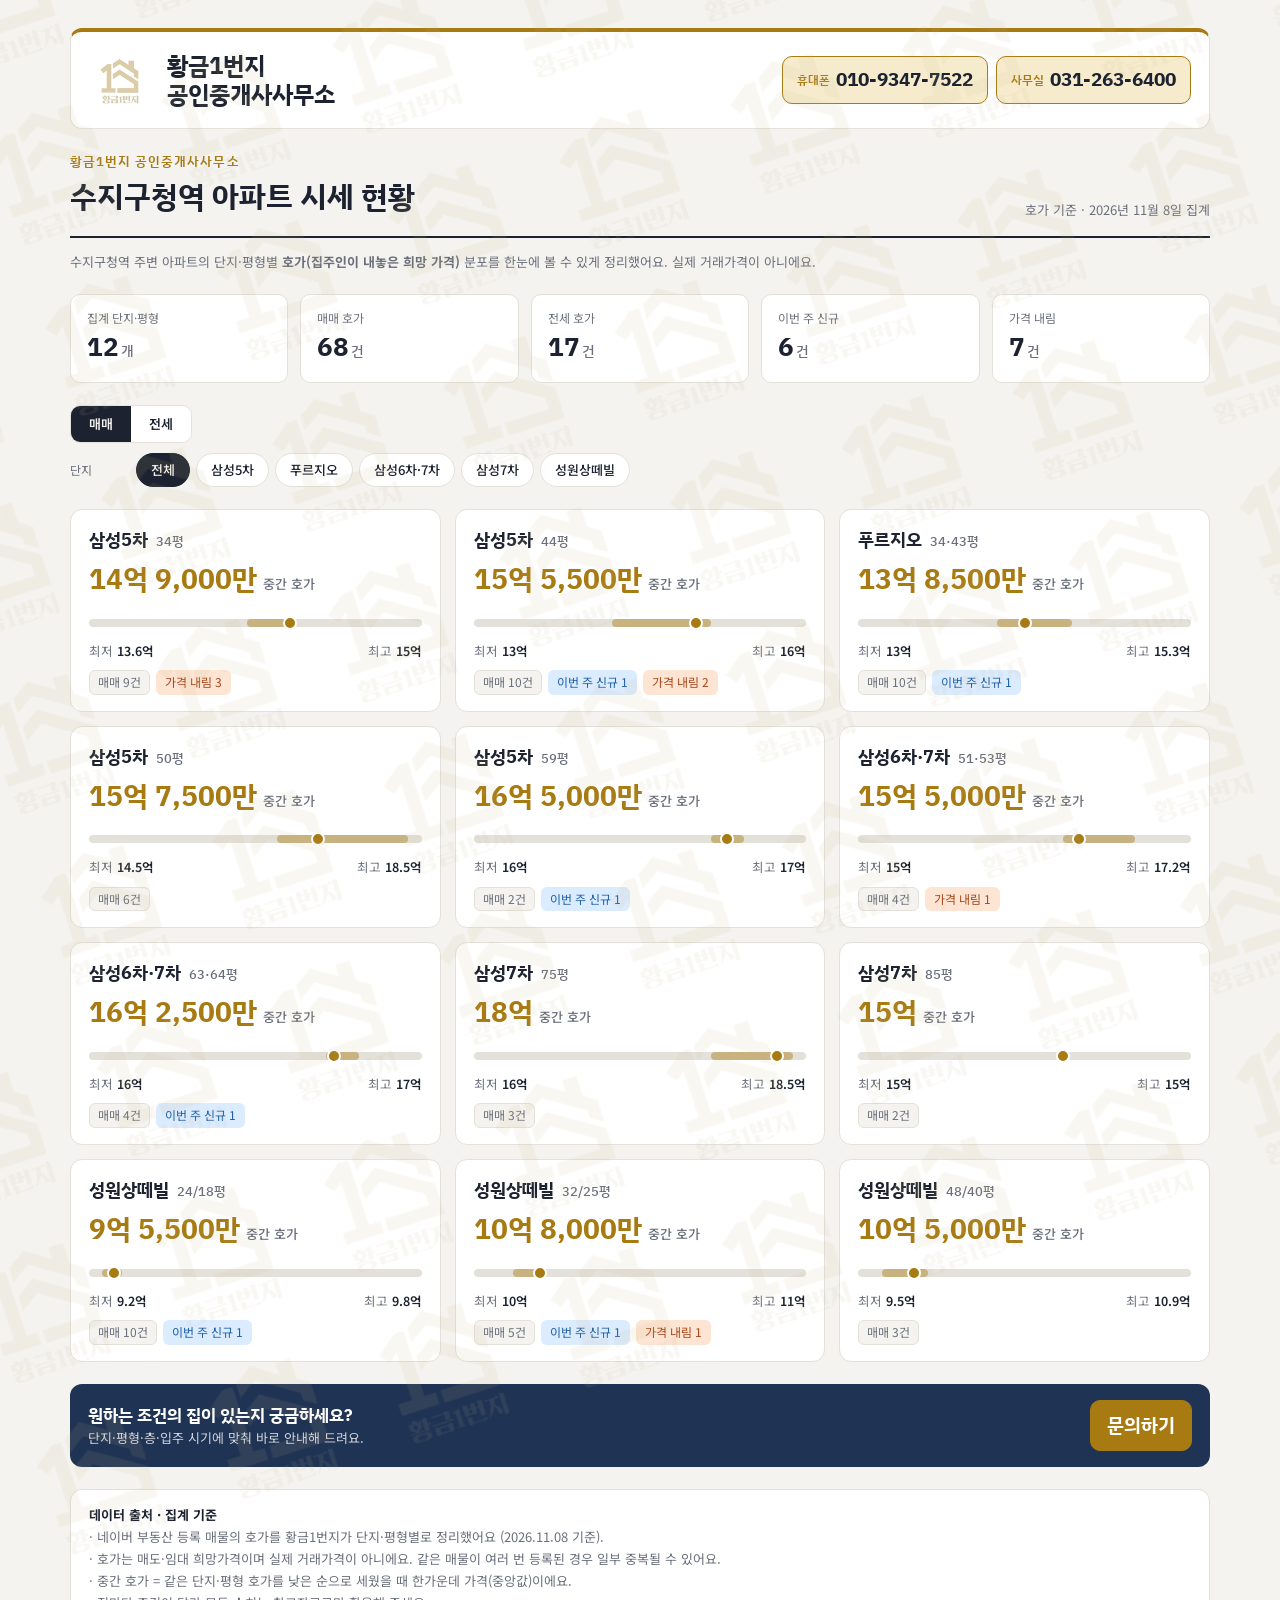
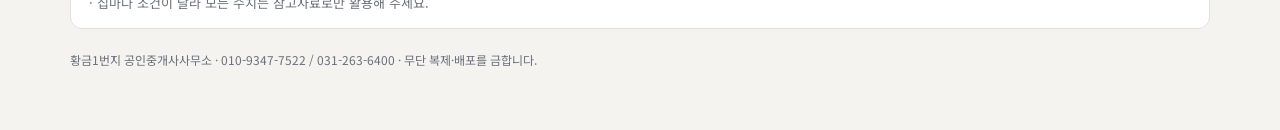
==== commit 3cfe0990: "개별 매물 목록을 단지·평형별 호가 시세 페이지로 변경 Co-Authored-By: Claude Opus 5.5 <noreply@anthropic.com> Claude-Sessio" ====
--- a/index.html
+++ b/index.html
@@ -3,10 +3,10 @@
 <head>
 <meta charset="utf-8">
 <meta name="viewport" content="width=device-width, initial-scale=1">
-<title>수지구청역 아파트 매물 현황 | 황금1번지 공인중개사사무소</title>
-<meta name="description" content="수지구청역 아파트 매물 현황 · 황금1번지 공인중개사사무소 010-9347-7522 / 031-263-6400">
+<title>수지구청역 아파트 시세 현황 | 황금1번지 공인중개사사무소</title>
+<meta name="description" content="수지구청역 주변 아파트 단지·평형별 호가 시세 · 황금1번지 공인중개사사무소 010-9347-7522 / 031-263-6400">
 <meta property="og:type" content="website">
-<meta property="og:title" content="수지구청역 아파트 매물 현황">
+<meta property="og:title" content="수지구청역 아파트 시세 현황">
 <meta property="og:description" content="황금1번지 공인중개사사무소 · 010-9347-7522 / 031-263-6400">
 <meta property="og:url" content="https://kym07-30.github.io/">
 <meta property="og:site_name" content="황금1번지 공인중개사사무소">
@@ -162,6 +162,37 @@
   table.av tr.tsub + tr{border-top:0}
 }
 </style>
+<style>
+.note{font-size:13px;color:var(--muted);margin:-8px 0 0}
+.seg{display:inline-flex;border:1px solid var(--line);border-radius:10px;overflow:hidden;background:var(--surface)}
+.seg button{border:0;border-radius:0;padding:8px 18px;font-weight:600}
+.seg button[aria-pressed="true"]{background:var(--ink);color:var(--bg)}
+.cards{display:grid;grid-template-columns:repeat(auto-fill,minmax(340px,1fr));gap:14px}
+.mk{background:var(--surface);border:1px solid var(--line);border-radius:12px;padding:16px 18px;display:flex;flex-direction:column;gap:10px}
+.mk h2{margin:0;font-family:var(--font-display);font-size:18px;display:flex;align-items:baseline;gap:8px;flex-wrap:wrap}
+.mk h2 small{font-size:13px;font-weight:500;color:var(--muted)}
+.mk .med{font-family:var(--font-display);font-size:28px;font-weight:700;color:var(--gold);font-variant-numeric:tabular-nums;line-height:1.1}
+.mk .med span{font-size:13px;font-weight:500;color:var(--muted);margin-left:6px;font-family:var(--font-body)}
+.rng{position:relative;height:8px;border-radius:99px;background:var(--line);margin:14px 0 4px}
+.rng .bar{position:absolute;top:0;bottom:0;border-radius:99px;background:color-mix(in srgb,var(--gold) 45%,transparent)}
+.rng .dot{position:absolute;top:50%;width:14px;height:14px;border-radius:50%;background:var(--gold);border:2px solid var(--surface);transform:translate(-50%,-50%)}
+.rlab{display:flex;justify-content:space-between;font-size:12.5px;color:var(--muted);font-variant-numeric:tabular-nums}
+.rlab b{color:var(--ink);font-weight:600}
+.tags{display:flex;gap:6px;flex-wrap:wrap}
+.tag{font-size:12px;border-radius:6px;padding:2px 8px;background:var(--bg);color:var(--muted);border:1px solid var(--line)}
+.tag.new{background:#dcecff;color:#1d5fa8;border-color:transparent}
+.tag.dn{background:var(--wolse-soft);color:var(--wolse);border-color:transparent}
+.empty{padding:30px;text-align:center;color:var(--muted);border:1px dashed var(--line);border-radius:12px}
+.src{background:var(--surface);border:1px solid var(--line);border-radius:12px;padding:14px 18px;font-size:13px;color:var(--muted);line-height:1.7}
+.src b{color:var(--ink)}
+.src p{margin:0}
+.cta{display:flex;flex-wrap:wrap;gap:10px;align-items:center;justify-content:space-between;background:var(--navy);color:#fff;border-radius:12px;padding:16px 18px}
+.cta .t{font-family:var(--font-display);font-size:17px;font-weight:700}
+.cta .s{font-size:13px;opacity:.8}
+.cta button{background:var(--gold);color:#fff;border-color:var(--gold);font-weight:700;padding:10px 16px}
+@media (prefers-color-scheme: dark){.cta{background:#24304a}}
+@media (max-width:420px){.cards{grid-template-columns:1fr}}
+</style>
 </head>
 <body>
 <div class="wm" aria-hidden="true"></div>
@@ -177,7 +208,7 @@
 </div>
 <div class="toast" id="toast" hidden></div>
 <div class="wrap">
-  <section class="topbar" aria-label="중개사무소 정보">
+  <section class="topbar" aria-label="사무소 정보">
     <div class="office">
       <img src="[data-uri]" alt="황금1번지 로고">
       <div class="oname">황금1번지<br>공인중개사사무소</div>
@@ -190,225 +221,62 @@
   <header>
     <div>
       <div class="brand">황금1번지 공인중개사사무소</div>
-      <h1>수지구청역 아파트 매물 현황</h1>
+      <h1>수지구청역 아파트 시세 현황</h1>
     </div>
-    <div class="asof">2026년 11월 8일 기준</div>
+    <div class="asof">호가 기준 · 2026년 11월 8일 집계</div>
   </header>
 
-  <section class="stats" id="statsA" aria-label="계약가능 요약"></section>
-  <section class="controls" aria-label="필터">
-    <div class="chiprow" id="typeChipsA" role="group" aria-label="거래 유형"></div>
-    <div class="chiprow" id="groupChipsA" role="group" aria-label="단지·평형"></div>
-    <div class="chiprow" id="quickRow">
-      <label class="sortbox"><span class="lab">정렬</span>
-        <select id="sortA" aria-label="정렬">
-          <option value="dong">동 번호순</option>
-          <option value="priceAsc">낮은 가격순</option>
-          <option value="priceDesc">높은 가격순</option>
-          <option value="floorDesc">고층순</option>
-          <option value="floorAsc">저층순</option>
-        </select>
-      </label>
-      <button type="button" class="chip tog" id="tNew" aria-pressed="false">🆕 이번 주 신규만</button>
-      <button type="button" class="chip tog" id="tDown" aria-pressed="false">⬇ 가격 내린 매물만</button>
-    </div>
-    <details class="more" id="moreF">
-      <summary>상세 필터 <span class="morehint">가격대 · 입주 · 집 상태</span><span class="morecnt" id="moreCnt"></span></summary>
-      <div class="morebody">
-        <div class="chiprow" id="priceChips" role="group" aria-label="가격대"></div>
-        <div class="chiprow" id="moveChips" role="group" aria-label="입주 형태"></div>
-        <div class="chiprow" id="whenChips" role="group" aria-label="입주 시기"></div>
-        <div class="chiprow" id="condChips" role="group" aria-label="집 상태"></div>
-        <p class="fnote">입주·집 상태는 매물 메모를 기준으로 나눈 것이라 실제와 다를 수 있어요. 정확한 내용은 문의해 주세요.</p>
-      </div>
-    </details>
-    <input type="search" id="qA" placeholder="동, 층, 가격, 메모 검색">
-    <div class="resbar"><span id="resCnt"></span><button type="button" id="resetF" hidden>필터 초기화</button></div>
+  <p class="note">수지구청역 주변 아파트의 단지·평형별 <b>호가(집주인이 내놓은 희망 가격)</b> 분포를 한눈에 볼 수 있게 정리했어요. 실제 거래가격이 아니에요.</p>
+  <section class="stats" id="stats" aria-label="요약"></section>
+  <section class="controls" aria-label="보기">
+    <div class="chiprow"><div class="seg" role="group" aria-label="거래 유형"><button type="button" data-t="sale" aria-pressed="true">매매</button><button type="button" data-t="jeon" aria-pressed="false">전세</button></div></div>
+    <div class="chiprow" id="cxChips" role="group" aria-label="단지"></div>
   </section>
-  <div id="listA" style="display:flex;flex-direction:column;gap:16px" aria-live="polite"></div>
-
-  <footer>2026년 11월 8일 기준 계약 가능한 매물입니다. 가격·상태는 바뀔 수 있으니 문의 시 다시 확인해 주세요. · 황금1번지 공인중개사사무소 010-9347-7522 / 031-263-6400 · 무단 복제·배포를 금합니다.</footer>
+  <section class="cards" id="cards" aria-live="polite"></section>
+  <section class="cta"><div><div class="t">원하는 조건의 집이 있는지 궁금하세요?</div><div class="s">단지·평형·층·입주 시기에 맞춰 바로 안내해 드려요.</div></div><button type="button" class="tel" data-num="010-9347-7522" data-sms="1">문의하기</button></section>
+  <section class="src">
+    <p><b>데이터 출처 · 집계 기준</b></p>
+    <p>· 네이버 부동산 등록 매물의 호가를 황금1번지가 단지·평형별로 정리했어요 (2026.11.08 기준).</p>
+    <p>· 호가는 매도·임대 희망가격이며 실제 거래가격이 아니에요. 같은 매물이 여러 번 등록된 경우 일부 중복될 수 있어요.</p>
+    <p>· 중간 호가 = 같은 단지·평형 호가를 낮은 순으로 세웠을 때 한가운데 가격(중앙값)이에요.</p>
+    <p>· 집마다 조건이 달라 모든 수치는 참고자료로만 활용해 주세요.</p>
+  </section>
+  <footer>황금1번지 공인중개사사무소 · 010-9347-7522 / 031-263-6400 · 무단 복제·배포를 금합니다.</footer>
 </div>
 
 <script>
 (function(){
-  // g 단지·평형, k 순서, t 거래, c 구분, d 동, f 층, p 가격, m 상태·메모, x 가격변동, n 이번 주 신규
-  const DATA = [{"g": "삼성5차 34평", "k": 101, "t": "매매", "c": "삼성5차 34", "d": "510", "f": "9/14", "p": "14.9", "m": "기본 관리잘됨,/ 15->14.9", "x": "15→14.9", "n": 0}, {"g": "삼성5차 34평", "k": 101, "t": "매매", "c": "삼성5차 34", "d": "515", "f": "1/17", "p": "13.6", "m": "세안고.28.2 /5.72/갱신사용", "x": "", "n": 0}, {"g": "삼성5차 34평", "k": 101, "t": "매매", "c": "삼성5차 34", "d": "515", "f": "9/17", "p": "15", "m": "28.2.4 / 세안고", "x": "15.5→15", "n": 0}, {"g": "삼성5차 34평", "k": 101, "t": "매매", "c": "삼성5차 34", "d": "515", "f": "14/17", "p": "15", "m": "협의.부분/깔끔/확장x. 3~4", "x": "", "n": 0}, {"g": "삼성5차 34평", "k": 101, "t": "매매", "c": "삼성5차 34", "d": "516", "f": "10/14", "p": "14.9", "m": "약15년 수리/ 전망좋음/ 주인거주 깔끔", "x": "", "n": 0}, {"g": "삼성5차 34평", "k": 101, "t": "매매", "c": "삼성5차 34", "d": "518", "f": "9/12", "p": "15", "m": "부분수리(상태좋음)/ 입주협 / 3호", "x": "", "n": 0}, {"g": "삼성5차 34평", "k": 101, "t": "매매", "c": "삼성5차 34", "d": "523", "f": "7/19", "p": "15", "m": "올수리 27.3 이후입주", "x": "", "n": 0}, {"g": "삼성5차 34평", "k": 101, "t": "매매", "c": "삼성5차 34", "d": "523", "f": "12/19", "p": "14.8", "m": "기본.27.2.28  / 15->14.8", "x": "15→14.8", "n": 0}, {"g": "삼성5차 34평", "k": 101, "t": "매매", "c": "삼성5차 34", "d": "524", "f": "6/10", "p": "14.8", "m": "확장x기본 협의", "x": "", "n": 0}, {"g": "삼성5차 34평", "k": 101, "t": "전세", "c": "삼성5차 34", "d": "526", "f": "15/19", "p": "7.5", "m": "기본, 12.10", "x": "", "n": 0}, {"g": "삼성5차 50평", "k": 2801, "t": "매매", "c": "삼성5차 50", "d": "504", "f": "6/10", "p": "18.5", "m": "올수리,시에포함,", "x": "", "n": 0}, {"g": "삼성5차 50평", "k": 2801, "t": "매매", "c": "삼성5차 50", "d": "509", "f": "저/17", "p": "16", "m": "세안고 27.10", "x": "", "n": 0}, {"g": "삼성5차 50평", "k": 2801, "t": "매매", "c": "삼성5차 50", "d": "522", "f": "2/19", "p": "14.5", "m": "화이트 올수리/공실 /201", "x": "14-14.5", "n": 0}, {"g": "삼성5차 50평", "k": 2801, "t": "매매", "c": "삼성5차 50", "d": "522", "f": "6/19", "p": "14.5", "m": "부분수리(욕실)/세안고 27.6", "x": "", "n": 0}, {"g": "삼성5차 50평", "k": 2801, "t": "매매", "c": "삼성5차 50", "d": "525", "f": "15/19", "p": "15.5", "m": "올수리/트인뷰/평일오후/27.2/ 1호", "x": "", "n": 0}, {"g": "삼성5차 50평", "k": 2801, "t": "매매", "c": "삼성5차 50", "d": "525", "f": "13/19", "p": "16.8", "m": "작은방3확장/3~4년수리/", "x": "", "n": 0}, {"g": "삼성6차·7차 63·64평", "k": 4801, "t": "매매", "c": "삼성6차 64", "d": "611", "f": "고/10", "p": "17", "m": "입주협/27.2.28", "x": "", "n": 1}, {"g": "삼성6차·7차 63·64평", "k": 4801, "t": "매매", "c": "삼성7차 63", "d": "705", "f": "3/12", "p": "16", "m": "기본,27.01", "x": "", "n": 0}, {"g": "삼성6차·7차 63·64평", "k": 4801, "t": "매매", "c": "삼성7차 63", "d": "706", "f": "5/13", "p": "16.5", "m": "협의,기본", "x": "", "n": 0}, {"g": "삼성6차·7차 63·64평", "k": 4801, "t": "매매", "c": "삼성7차 63", "d": "706", "f": "13/13", "p": "16", "m": "화올/탑층/다락/방4", "x": "", "n": 0}, {"g": "삼성6차·7차 63·64평", "k": 4801, "t": "전세", "c": "삼성7차 63", "d": "705", "f": "8/12", "p": "8", "m": "싱크,욕실수리", "x": "", "n": 0}, {"g": "성원상떼빌 24/18평", "k": 6601, "t": "매매", "c": "성원 24", "d": "109", "f": "12/20", "p": "9.6", "m": "방거확/ 협의", "x": "", "n": 0}, {"g": "성원상떼빌 24/18평", "k": 6601, "t": "매매", "c": "성24", "d": "110", "f": "8/20", "p": "9.8", "m": "입주협/ 방거확,부분수리", "x": "", "n": 1}, {"g": "성원상떼빌 24/18평", "k": 6601, "t": "매매", "c": "성 24", "d": "110", "f": "15/20", "p": "9.6", "m": "샷시포함 올수리.", "x": "", "n": 0}, {"g": "성원상떼빌 24/18평", "k": 6601, "t": "매매", "c": "성24", "d": "111", "f": "13/20", "p": "9.6", "m": "정상입주 기본", "x": "", "n": 0}, {"g": "성원상떼빌 24/18평", "k": 6601, "t": "매매", "c": "성24", "d": "113", "f": "15/20", "p": "9.5", "m": "샷포올수리", "x": "", "n": 0}, {"g": "성원상떼빌 24/18평", "k": 6601, "t": "매매", "c": "성24", "d": "113", "f": "11/20", "p": "9.4", "m": "부분수리.중간라인,27.3", "x": "", "n": 0}, {"g": "성원상떼빌 24/18평", "k": 6601, "t": "매매", "c": "성24", "d": "114", "f": "5/20", "p": "9.3", "m": "27.3/ 기본", "x": "", "n": 0}, {"g": "성원상떼빌 24/18평", "k": 6601, "t": "매매", "c": "성 24", "d": "114", "f": "중/20", "p": "9.2", "m": "방1확/입주협의", "x": "", "n": 0}, {"g": "성원상떼빌 24/18평", "k": 6601, "t": "매매", "c": "성24", "d": "114", "f": "11/20", "p": "9.4", "m": "방확장올수리.27.2.26이후", "x": "", "n": 0}, {"g": "성원상떼빌 24/18평", "k": 6601, "t": "매매", "c": "성24", "d": "114", "f": "고/20", "p": "9.7", "m": "최근 샷포올수리,", "x": "", "n": 0}, {"g": "성원상떼빌 24/18평", "k": 6601, "t": "전세", "c": "성24", "d": "110", "f": "13/20", "p": "5", "m": "27.2.16 .기본", "x": "", "n": 0}, {"g": "성원상떼빌 24/18평", "k": 6601, "t": "월세", "c": "성 24", "d": "110", "f": "고/20", "p": "1/160", "m": "샷시포함 올수리.", "x": "", "n": 0}, {"g": "삼성5차 44평", "k": 111, "t": "매매", "c": "삼성5차 44", "d": "501", "f": "16/17", "p": "15.8", "m": "세안고 27.12", "x": "16.5→15.8", "n": 0}, {"g": "삼성5차 44평", "k": 111, "t": "매매", "c": "삼성5차 44", "d": "514", "f": "7/17", "p": "16", "m": "긴잔금가능. 기본", "x": "", "n": 0}, {"g": "삼성5차 44평", "k": 111, "t": "매매", "c": "삼성5차 44", "d": "520", "f": "1/19", "p": "13", "m": "세안고 27.11", "x": "", "n": 0}, {"g": "삼성5차 44평", "k": 111, "t": "매매", "c": "삼성5차 44", "d": "520", "f": "6/19", "p": "16", "m": "방2확장/기본  10월 외국", "x": "", "n": 0}, {"g": "삼성5차 44평", "k": 111, "t": "매매", "c": "삼성5차 44", "d": "520", "f": "9/19", "p": "15.5", "m": "세안고 27.07", "x": "", "n": 0}, {"g": "삼성5차 44평", "k": 111, "t": "매매", "c": "삼성5차 44", "d": "520", "f": "10/19", "p": "16", "m": "특올 확장.시에4 협", "x": "", "n": 0}, {"g": "삼성5차 44평", "k": 111, "t": "매매", "c": "삼성5차 44", "d": "520", "f": "17/19", "p": "15.6", "m": "기본. 협의", "x": "", "n": 0}, {"g": "삼성5차 44평", "k": 111, "t": "매매", "c": "삼성5차 44", "d": "520", "f": "18/19", "p": "15.5", "m": "기본,채광,협의", "x": "", "n": 1}, {"g": "삼성5차 44평", "k": 111, "t": "매매", "c": "삼성5차 44", "d": "521", "f": "저/19", "p": "15", "m": "부분수리/세안고 27.8/2층", "x": "", "n": 0}, {"g": "삼성5차 44평", "k": 111, "t": "매매", "c": "삼성5차 44", "d": "521", "f": "6/19", "p": "14.9", "m": "27.1.11 기본/ 6.2억보증금", "x": "15.8→15.5", "n": 0}, {"g": "삼성5차 44평", "k": 111, "t": "전세", "c": "삼성5차 44", "d": "512", "f": "11/17", "p": "8", "m": "입주협의", "x": "", "n": 0}, {"g": "삼성5차 44평", "k": 111, "t": "전세", "c": "삼성5차 44", "d": "521", "f": "12/19", "p": "8.5", "m": "협의.기본", "x": "", "n": 0}, {"g": "삼성5차 44평", "k": 111, "t": "월세", "c": "삼성5차 44", "d": "520", "f": "중/19", "p": "1/300", "m": "최근 수리깔끔.공실 /12층", "x": "", "n": 0}, {"g": "삼성5차 44평", "k": 111, "t": "월세", "c": "삼성5차 44", "d": "521", "f": "17/19", "p": "4.5~160\n5~140", "m": "올수리 깔끔 1~2월입주협의", "x": "", "n": 0}, {"g": "삼성5차 59평", "k": 2811, "t": "매매", "c": "삼성5차 59", "d": "505", "f": "4/10", "p": "17", "m": "세안고27.2/", "x": "", "n": 0}, {"g": "삼성5차 59평", "k": 2811, "t": "매매", "c": "삼성5차 59", "d": "505", "f": "저/10", "p": "16", "m": "아이좋음.기본", "x": "", "n": 0}, {"g": "삼성5차 59평", "k": 2811, "t": "전세", "c": "삼성5차 59", "d": "505", "f": "301/10", "p": "9.5", "m": "27.3말/ 기본/ 부분수리", "x": "", "n": 1}, {"g": "삼성7차 75평", "k": 4811, "t": "매매", "c": "삼성7차 75", "d": "707", "f": "3/9", "p": "18", "m": "특올수리", "x": "", "n": 0}, {"g": "삼성7차 75평", "k": 4811, "t": "매매", "c": "삼성7차 75", "d": "708", "f": "6/12", "p": "18.5", "m": "특올,시에완(사진)", "x": "", "n": 0}, {"g": "삼성7차 75평", "k": 4811, "t": "매매", "c": "삼성7차 75", "d": "708", "f": "7/12", "p": "16", "m": "기본", "x": "", "n": 0}, {"g": "성원상떼빌 32/25평", "k": 6611, "t": "매매", "c": "성원32", "d": "101", "f": "11/20", "p": "10", "m": "세안고. 28.01", "x": "10.2→10.4", "n": 0}, {"g": "성원상떼빌 32/25평", "k": 6611, "t": "매매", "c": "성원32", "d": "103", "f": "12/20", "p": "11", "m": "부분수리.협의", "x": "", "n": 1}, {"g": "성원상떼빌 32/25평", "k": 6611, "t": "매매", "c": "성원32", "d": "103", "f": "고/20", "p": "10.8", "m": "입주협의", "x": "", "n": 0}, {"g": "성원상떼빌 32/25평", "k": 6611, "t": "매매", "c": "성원32", "d": "104", "f": "2/20", "p": "10", "m": "샷포올수리. 27.2.6", "x": "9.6→10", "n": 0}, {"g": "성원상떼빌 32/25평", "k": 6611, "t": "매매", "c": "성32", "d": "102", "f": "17/20", "p": "11", "m": "샷포 올수리", "x": "", "n": 0}, {"g": "성원상떼빌 32/25평", "k": 6611, "t": "전세", "c": "성32", "d": "101", "f": "저/20", "p": "5.6", "m": "화,싱,최근수리", "x": "5.5-5.8", "n": 0}, {"g": "성원상떼빌 32/25평", "k": 6611, "t": "전세", "c": "성 32", "d": "102", "f": "4/20", "p": "5.5", "m": "중간, 부분수리. 협의", "x": "", "n": 0}, {"g": "성원상떼빌 32/25평", "k": 6611, "t": "전세", "c": "성32", "d": "103", "f": "1/20", "p": "6", "m": "거,방확.올수리/협의", "x": "", "n": 0}, {"g": "성원상떼빌 32/25평", "k": 6611, "t": "전세", "c": "성원32", "d": "105", "f": "18/20", "p": "5.2", "m": "기본", "x": "", "n": 0}, {"g": "성원상떼빌 32/25평", "k": 6611, "t": "전세", "c": "성32", "d": "106", "f": "2/20", "p": "5.4", "m": "수리/27.1중", "x": "5.6→5.4", "n": 0}, {"g": "성원상떼빌 32/25평", "k": 6611, "t": "전세", "c": "성32", "d": "104", "f": "4/20", "p": "5.9", "m": "방확/샷포올수리 예정", "x": "", "n": 0}, {"g": "성원상떼빌 32/25평", "k": 6611, "t": "전세", "c": "성32", "d": "101", "f": "고/20", "p": "5.7", "m": "부분수리 꺠끗,방1확/27.1.30", "x": "", "n": 0}, {"g": "성원상떼빌 32/25평", "k": 6611, "t": "월세", "c": "성32", "d": "106", "f": "11/20", "p": "500/320", "m": "올확, 샷포/단기", "x": "", "n": 0}, {"g": "성원상떼빌 32/25평", "k": 6611, "t": "월세", "c": "성원 32", "d": "102", "f": "1/20", "p": "3.2/50", "m": "올수리/ 27.1.11이후", "x": "", "n": 0}, {"g": "푸르지오 34·43평", "k": 121, "t": "매매", "c": "푸34", "d": "101", "f": "중/25", "p": "13.8", "m": "트인전망.기본", "x": "", "n": 0}, {"g": "푸르지오 34·43평", "k": 121, "t": "매매", "c": "푸34", "d": "101", "f": "14/25", "p": "13.8", "m": "입주협의", "x": "", "n": 0}, {"g": "푸르지오 34·43평", "k": 121, "t": "매매", "c": "푸34", "d": "101", "f": "고/25", "p": "13", "m": "세안고28.09/후대O", "x": "", "n": 0}, {"g": "푸르지오 34·43평", "k": 121, "t": "매매", "c": "푸 34", "d": "104", "f": "4/19", "p": "14", "m": "입주협", "x": "", "n": 0}, {"g": "푸르지오 34·43평", "k": 121, "t": "매매", "c": "푸34", "d": "104", "f": "6/19", "p": "13", "m": "27.01중순협.남동", "x": "", "n": 0}, {"g": "푸르지오 34·43평", "k": 121, "t": "매매", "c": "푸 34", "d": "104", "f": "8/19", "p": "13.2", "m": "입주협의,판상", "x": "", "n": 0}, {"g": "푸르지오 34·43평", "k": 121, "t": "매매", "c": "푸34", "d": "104", "f": "16/19", "p": "14", "m": "협의", "x": "", "n": 0}, {"g": "푸르지오 34·43평", "k": 121, "t": "매매", "c": "푸34", "d": "106", "f": "5/25", "p": "14", "m": "남향/27.04", "x": "", "n": 0}, {"g": "푸르지오 34·43평", "k": 121, "t": "매매", "c": "푸34", "d": "106", "f": "중/25", "p": "13.9", "m": "판상.기본.입주", "x": "", "n": 1}, {"g": "푸르지오 34·43평", "k": 121, "t": "매매", "c": "푸 43", "d": "105", "f": "3/16", "p": "15.3", "m": "남향. 협의", "x": "", "n": 0}, {"g": "푸르지오 34·43평", "k": 121, "t": "전세", "c": "푸34", "d": "102", "f": "11/25", "p": "7.6", "m": "27.2하순/", "x": "", "n": 0}, {"g": "푸르지오 34·43평", "k": 121, "t": "월세", "c": "푸34", "d": "101", "f": "6/25", "p": "2/210", "m": "27.01.29 산전망.", "x": "", "n": 0}, {"g": "삼성6차·7차 51·53평", "k": 2821, "t": "매매", "c": "삼성7차 710", "d": "710", "f": "5/17", "p": "15", "m": "화이트수리/방2확/뷰좋음", "x": "", "n": 0}, {"g": "삼성6차·7차 51·53평", "k": 2821, "t": "매매", "c": "삼성7차 51,53", "d": "710", "f": "8/17", "p": "15", "m": "부분수리", "x": "", "n": 0}, {"g": "삼성6차·7차 51·53평", "k": 2821, "t": "매매", "c": "삼성7차 51", "d": "710", "f": "5/17", "p": "16", "m": "기본,", "x": "", "n": 0}, {"g": "삼성6차·7차 51·53평", "k": 2821, "t": "매매", "c": "삼성6차 53", "d": "606", "f": "10/12", "p": "17.2", "m": "특올.방2확장.시에", "x": "17.7→17.2", "n": 0}, {"g": "삼성6차·7차 51·53평", "k": 2821, "t": "전세", "c": "삼성7차 51", "d": "710", "f": "저/17", "p": "7.5", "m": "신규도배조건.주인거주", "x": "", "n": 0}, {"g": "삼성6차·7차 51·53평", "k": 2821, "t": "전세", "c": "삼성6차 53", "d": "606", "f": "10/12", "p": "10.5", "m": "올수리. 시에5", "x": "", "n": 0}, {"g": "삼성7차 85평", "k": 4821, "t": "매매", "c": "삼성7차 85", "d": "703", "f": "9/12", "p": "15", "m": "기본", "x": "", "n": 0}, {"g": "삼성7차 85평", "k": 4821, "t": "매매", "c": "삼성7차 85", "d": "703", "f": "2/12", "p": "15", "m": "정원전망", "x": "", "n": 0}, {"g": "성원상떼빌 48/40평", "k": 6621, "t": "매매", "c": "성원48", "d": "115", "f": "1/20", "p": "9.5", "m": "방1확장/부분수리", "x": "", "n": 0}, {"g": "성원상떼빌 48/40평", "k": 6621, "t": "매매", "c": "성48", "d": "115", "f": "3/20", "p": "10.5", "m": "샷포올수리/", "x": "10-10.5", "n": 0}, {"g": "성원상떼빌 48/40평", "k": 6621, "t": "매매", "c": "성원 48", "d": "115", "f": "6/20", "p": "10.9", "m": "27.2입주/ 올수리", "x": "", "n": 0}, {"g": "성원상떼빌 48/40평", "k": 6621, "t": "전세", "c": "성48", "d": "119", "f": "5/20", "p": "7\n5.5/80", "m": "수리,깔끔", "x": "", "n": 0}, {"g": "성원상떼빌 48/40평", "k": 6621, "t": "월세", "c": "성48", "d": "115", "f": "4/20", "p": "4/120\n3/160", "m": "부분수리/12초", "x": "", "n": 0}, {"g": "성원상떼빌 48/40평", "k": 6621, "t": "월세", "c": "성48", "d": "116", "f": "8/20", "p": "2/180", "m": "부분수리. 27.2.16", "x": "", "n": 0}];
+  const AGG = {"groups": [{"cx": "삼성5차", "py": "34평", "k": 101, "sale": {"n": 9, "min": 13.6, "med": 14.9, "max": 15.0}, "jeon": {"n": 1, "min": 7.5, "med": 7.5, "max": 7.5}, "wol": 0, "new": 0, "down": 3}, {"cx": "삼성5차", "py": "44평", "k": 111, "sale": {"n": 10, "min": 13.0, "med": 15.55, "max": 16.0}, "jeon": {"n": 2, "min": 8.0, "med": 8.25, "max": 8.5}, "wol": 2, "new": 1, "down": 2}, {"cx": "푸르지오", "py": "34·43평", "k": 121, "sale": {"n": 10, "min": 13.0, "med": 13.85, "max": 15.3}, "jeon": {"n": 1, "min": 7.6, "med": 7.6, "max": 7.6}, "wol": 1, "new": 1, "down": 0}, {"cx": "삼성5차", "py": "50평", "k": 2801, "sale": {"n": 6, "min": 14.5, "med": 15.75, "max": 18.5}, "jeon": null, "wol": 0, "new": 0, "down": 0}, {"cx": "삼성5차", "py": "59평", "k": 2811, "sale": {"n": 2, "min": 16.0, "med": 16.5, "max": 17.0}, "jeon": {"n": 1, "min": 9.5, "med": 9.5, "max": 9.5}, "wol": 0, "new": 1, "down": 0}, {"cx": "삼성6차·7차", "py": "51·53평", "k": 2821, "sale": {"n": 4, "min": 15.0, "med": 15.5, "max": 17.2}, "jeon": {"n": 2, "min": 7.5, "med": 9.0, "max": 10.5}, "wol": 0, "new": 0, "down": 1}, {"cx": "삼성6차·7차", "py": "63·64평", "k": 4801, "sale": {"n": 4, "min": 16.0, "med": 16.25, "max": 17.0}, "jeon": {"n": 1, "min": 8.0, "med": 8.0, "max": 8.0}, "wol": 0, "new": 1, "down": 0}, {"cx": "삼성7차", "py": "75평", "k": 4811, "sale": {"n": 3, "min": 16.0, "med": 18.0, "max": 18.5}, "jeon": null, "wol": 0, "new": 0, "down": 0}, {"cx": "삼성7차", "py": "85평", "k": 4821, "sale": {"n": 2, "min": 15.0, "med": 15.0, "max": 15.0}, "jeon": null, "wol": 0, "new": 0, "down": 0}, {"cx": "성원상떼빌", "py": "24/18평", "k": 6601, "sale": {"n": 10, "min": 9.2, "med": 9.55, "max": 9.8}, "jeon": {"n": 1, "min": 5.0, "med": 5.0, "max": 5.0}, "wol": 1, "new": 1, "down": 0}, {"cx": "성원상떼빌", "py": "32/25평", "k": 6611, "sale": {"n": 5, "min": 10.0, "med": 10.8, "max": 11.0}, "jeon": {"n": 7, "min": 5.2, "med": 5.6, "max": 6.0}, "wol": 2, "new": 1, "down": 1}, {"cx": "성원상떼빌", "py": "48/40평", "k": 6621, "sale": {"n": 3, "min": 9.5, "med": 10.5, "max": 10.9}, "jeon": {"n": 1, "min": 7.0, "med": 7.0, "max": 7.0}, "wol": 2, "new": 0, "down": 0}], "tot": {"all": 93, "sale": 68, "jeon": 17, "wol": 8, "new": 6, "down": 7}};
   const $ = id => document.getElementById(id);
   document.addEventListener("contextmenu", e => e.preventDefault());
   const esc = s => String(s ?? "").replace(/[&<>"]/g, c => ({"&":"&amp;","<":"&lt;",">":"&gt;",'"':"&quot;"}[c]));
-  const norm = s => String(s ?? "").replace(/\s+/g, "");
-  let typeA = "전체", groupA = "전체";
-  const F0 = {sort: "dong", price: "전체", move: "전체", when: "전체", cond: "전체", nw: false, down: false};
-  let F = Object.assign({}, F0);
-  const closedG = new Set();
-  try { (JSON.parse(localStorage.getItem("pubClosedGroups") || "[]")).forEach(g => closedG.add(g)); } catch(_){}
-  function saveClosed(){ try { localStorage.setItem("pubClosedGroups", JSON.stringify(Array.from(closedG))); } catch(_){} }
-
-  function fmtPrice(p){
-    if (p == null || p === "") return "-";
-    const n = Number(String(p).replace(/,/g, ""));
-    if (!isFinite(n)) return esc(p);
-    if (n >= 100) return n.toLocaleString("ko-KR") + "만";
-    const eok = Math.floor(n + 1e-9), man = Math.round((n - eok) * 10000);
-    if (!man) return eok + "억";
-    return (eok ? eok + "억 " : "") + man.toLocaleString("ko-KR") + "만";
+  let T = "sale", CX = "전체";
+  function eok(n){ const e = Math.floor(n + 1e-9), m = Math.round((n - e) * 10000); return m ? (e ? e + "억 " : "") + m.toLocaleString("ko-KR") + "만" : e + "억"; }
+  function short(n){ return (Math.round(n * 100) / 100) + "억"; }
+  function render(){
+    const tt = AGG.tot;
+    $("stats").innerHTML = [["집계 단지·평형", AGG.groups.length, "개"], ["매매 호가", tt.sale, "건"], ["전세 호가", tt.jeon, "건"], ["이번 주 신규", tt.new, "건"], ["가격 내림", tt.down, "건"]]
+      .map(([k,v,u]) => `<div class="stat"><div class="k">${k}</div><div class="v">${v}<small>${u}</small></div></div>`).join("");
+    document.querySelectorAll(".seg button").forEach(b => b.setAttribute("aria-pressed", String(b.dataset.t === T)));
+    const cxs = ["전체", ...Array.from(new Set(AGG.groups.map(g => g.cx)))];
+    $("cxChips").innerHTML = `<span class="lab">단지</span>` + cxs.map(c => `<button type="button" class="chip" data-cx="${esc(c)}" aria-pressed="${c === CX}">${esc(c)}</button>`).join("");
+    const list = AGG.groups.filter(g => g[T] && (CX === "전체" || g.cx === CX));
+    if (!list.length){ $("cards").innerHTML = `<div class="empty">이 조건의 호가 정보가 없어요.</div>`; return; }
+    const lo = Math.min(...list.map(g => g[T].min)), hi = Math.max(...list.map(g => g[T].max));
+    const pos = v => hi === lo ? 50 : 4 + (v - lo) / (hi - lo) * 92;
+    $("cards").innerHTML = list.map(g => { const a = g[T];
+      const tags = [`${T === "sale" ? "매매" : "전세"} ${a.n}건`]
+        .concat(g.wol && T === "jeon" ? [`월세 ${g.wol}건`] : []);
+      return `<article class="mk">
+        <h2>${esc(g.cx)} <small>${esc(g.py)}</small></h2>
+        <div class="med">${eok(a.med)}<span>중간 호가</span></div>
+        <div class="rng" aria-hidden="true"><div class="bar" style="left:${pos(a.min)}%;right:${100 - pos(a.max)}%"></div><div class="dot" style="left:${pos(a.med)}%"></div></div>
+        <div class="rlab"><span>최저 <b>${short(a.min)}</b></span><span>최고 <b>${short(a.max)}</b></span></div>
+        <div class="tags">${tags.map(x => `<span class="tag">${x}</span>`).join("")}${g.new ? `<span class="tag new">이번 주 신규 ${g.new}</span>` : ""}${g.down ? `<span class="tag dn">가격 내림 ${g.down}</span>` : ""}</div>
+      </article>`; }).join("");
   }
-  function floorVal(f){
-    const t = String(f || ""), tot = Number((t.split("/")[1] || "").replace(/\D/g, "")) || 30;
-    const head = t.split("/")[0].trim();
-    if (/^\d+$/.test(head)) return Number(head);
-    if (head.startsWith("저")) return 0.5;
-    if (head.startsWith("중")) return tot / 2;
-    if (head.startsWith("고") || head.startsWith("탑")) return tot - 0.5;
-    return 9999;
-  }
-  const dongVal = d => { const m = String(d || "").match(/\d+/); return m ? Number(m[0]) : 99999; };
-  const isSean = i => /세\s*안\s*고/.test(i.m || "");
-  const isNum = v => /^\d+(\.\d+)?$/.test(String(v).trim());
-  const fmtFloor = f => f ? (/\d$/.test(f) ? f + "층" : f) : "-";
-  const fmtDong = d => d ? (/^\d+$/.test(d) ? d + "동" : d) : "-";
-  const typeClass = t => t === "매매" ? "sale" : t === "전세" ? "jeonse" : t === "월세" ? "wolse" : "other";
-
-  // ---------- 필터용 분류 ----------
-  const priceNum = i => { const m = String(i.p || "").match(/\d+(\.\d+)?/); return m ? Number(m[0]) : null; };
-  const BANDS = {
-    "매매": [["~10억", 0, 10], ["10~13억", 10, 13], ["13~15억", 13, 15], ["15억 이상", 15, 1e9]],
-    "전세": [["~6억", 0, 6], ["6~8억", 6, 8], ["8억 이상", 8, 1e9]]
-  };
-  function inBand(i, label){
-    const b = (BANDS[i.t] || []).find(x => x[0] === label); if (!b) return false;
-    const v = priceNum(i); return v != null && v >= b[1] && v < b[2];
-  }
-  const moveOf = i => isSean(i) ? "세안고(투자용)" : "실입주 가능";
-  function whenOf(i){
-    const m = i.m || "";
-    if (/공실|정상\s*입주|즉시/.test(m)) return "27년 상반기까지";
-    const d = m.match(/(?:^|[^\d.])(2[6-9])\s*[.]\s*(\d{1,2})(?!\d)/);
-    if (d){ const ym = (2000 + +d[1]) * 100 + +d[2]; return ym <= 202706 ? "27년 상반기까지" : "27년 하반기 이후"; }
-    return "협의·미정";
-  }
-  const isFull = i => /올\s*수리|특올|화올|화이트|올확|샷포\s*올/.test(i.m || "");
-  const isExp = i => /확장(?!\s*[xX])|확(?!장)/.test(i.m || "");
-  function condOk(i, c){
-    const m = i.m || "";
-    if (c === "올수리·특올") return isFull(i);
-    if (c === "부분수리") return !isFull(i) && /부분|수리/.test(m);
-    if (c === "기본") return !isFull(i) && /기본/.test(m);
-    if (c === "확장") return isExp(i);
-    return true;
-  }
-  function isDown(i){ const n = String(i.x || "").match(/\d+(\.\d+)?/g); return !!n && n.length >= 2 && Number(n[n.length-1]) < Number(n[0]); }
-  function chipRow(id, label, opts, cur, key, counts){
-    $(id).innerHTML = `<span class="lab">${label}</span>` + opts.map(o =>
-      `<button type="button" class="chip" data-k="${key}" data-v="${esc(o)}" aria-pressed="${o === cur}"${counts && o !== "전체" && !counts[o] ? " disabled" : ""}>${esc(o)}${counts && o !== "전체" ? ` ${counts[o] || 0}` : ""}</button>`).join("");
-  }
-  function cmp(a, b){
-    const s = F.sort;
-    if (s === "priceAsc" || s === "priceDesc"){
-      const pa = priceNum(a), pb = priceNum(b);
-      if (pa == null && pb == null) return 0; if (pa == null) return 1; if (pb == null) return -1;
-      return s === "priceAsc" ? pa - pb : pb - pa;
-    }
-    if (s === "floorDesc" || s === "floorAsc"){
-      const fa = floorVal(a.f), fb = floorVal(b.f);
-      if (fa === 9999 && fb === 9999) return 0; if (fa === 9999) return 1; if (fb === 9999) return -1;
-      return s === "floorAsc" ? fa - fb : fb - fa;
-    }
-    return dongVal(a.d) - dongVal(b.d) || floorVal(a.f) - floorVal(b.f);
-  }
-
-  function render(){
-    const all = DATA;
-    const cnt = t => all.filter(i => i.t === t).length;
-    $("statsA").innerHTML = [
-      ["계약가능 매물", all.length, "건"], ["매매", cnt("매매"), "건"], ["전세", cnt("전세"), "건"],
-      ["월세", cnt("월세"), "건"], ["이번 주 신규", all.filter(i => i.n).length, "건"]
-    ].map(([k,v,u]) => `<div class="stat"><div class="k">${k}</div><div class="v">${v}<small>${u}</small></div></div>`).join("");
-
-    const types = ["전체", "매매", "전세", "월세"].filter(t => t === "전체" || cnt(t));
-    $("typeChipsA").innerHTML = `<span class="lab">거래</span>` + types.map(t =>
-      `<button type="button" class="chip" data-ta="${t}" aria-pressed="${t===typeA}">${t} ${t === "전체" ? all.length : cnt(t)}</button>`).join("");
-    const groups = [];
-    all.slice().sort((a,b) => a.k - b.k).forEach(i => { if (!groups.includes(i.g)) groups.push(i.g); });
-    $("groupChipsA").innerHTML = `<span class="lab">단지·평형</span>` + ["전체", ...groups].map(g =>
-      `<button type="button" class="chip" data-ga="${esc(g)}" aria-pressed="${g===groupA}">${esc(g)}</button>`).join("");
-
-    const q = $("qA").value.trim().toLowerCase();
-    const base = all.filter(i => (typeA === "전체" || i.t === typeA) && (groupA === "전체" || i.g === groupA));
-    const pass = (i, skip) =>
-      (skip === "price" || F.price === "전체" || inBand(i, F.price)) &&
-      (skip === "move" || F.move === "전체" || moveOf(i) === F.move) &&
-      (skip === "when" || F.when === "전체" || whenOf(i) === F.when) &&
-      (skip === "cond" || F.cond === "전체" || condOk(i, F.cond)) &&
-      (!F.nw || i.n) && (!F.down || isDown(i)) &&
-      (!q || [i.g, i.c, i.d, i.f, i.p, i.m, i.t].join(" ").toLowerCase().includes(q));
-    const countBy = (skip, fn, opts) => { const c = {}; base.filter(i => pass(i, skip)).forEach(i => opts.forEach(o => { if (fn(i, o)) c[o] = (c[o] || 0) + 1; })); return c; };
-    // 가격대: 매매·전세를 골랐을 때만
-    if (BANDS[typeA]){
-      const opts = BANDS[typeA].map(b => b[0]);
-      if (F.price !== "전체" && !opts.includes(F.price)) F.price = "전체";
-      chipRow("priceChips", "가격대", ["전체", ...opts], F.price, "price", countBy("price", inBand, opts));
-    } else {
-      F.price = "전체";
-      $("priceChips").innerHTML = `<span class="lab">가격대</span><span class="fnote">위의 ‘거래’에서 매매나 전세를 고르면 가격대를 고를 수 있어요.</span>`;
-    }
-    const MV = ["실입주 가능", "세안고(투자용)"], WH = ["27년 상반기까지", "27년 하반기 이후", "협의·미정"], CD = ["올수리·특올", "부분수리", "기본", "확장"];
-    chipRow("moveChips", "입주 형태", ["전체", ...MV], F.move, "move", countBy("move", (i, o) => moveOf(i) === o, MV));
-    chipRow("whenChips", "입주 시기", ["전체", ...WH], F.when, "when", countBy("when", (i, o) => whenOf(i) === o, WH));
-    chipRow("condChips", "집 상태", ["전체", ...CD], F.cond, "cond", countBy("cond", condOk, CD));
-    const nMore = ["price", "move", "when", "cond"].filter(k => F[k] !== "전체").length;
-    $("moreCnt").textContent = nMore ? nMore + "개 적용" : "";
-    $("tNew").setAttribute("aria-pressed", String(F.nw));
-    $("tDown").setAttribute("aria-pressed", String(F.down));
-    $("sortA").value = F.sort;
-    let list = base.filter(i => pass(i));
-    const anyF = nMore || F.nw || F.down || q || typeA !== "전체" || groupA !== "전체";
-    $("resCnt").innerHTML = `조건에 맞는 매물 <b>${list.length}</b>건`;
-    $("resetF").hidden = !anyF;
-    if (!list.length){ $("listA").innerHTML = `<div class="empty">조건에 맞는 매물이 없습니다. ‘필터 초기화’를 눌러 보세요.</div>`; return; }
-    const order = {"매매": 0, "전세": 1, "월세": 2};
-    const byG = new Map();
-    list.slice().sort((a,b) => a.k - b.k).forEach(i => { if (!byG.has(i.g)) byG.set(i.g, []); byG.get(i.g).push(i); });
-    $("listA").innerHTML = `<div class="foldall"><button type="button" data-fold="open">모두 펼치기</button><button type="button" data-fold="close">모두 접기</button></div>` + Array.from(byG.entries()).map(([g, arr]) => {
-      arr.sort((a,b) => (order[a.t] ?? 3) - (order[b.t] ?? 3) || cmp(a, b));
-      const tc = ["매매","전세","월세"].map(t => [t, arr.filter(x => x.t === t).length]).filter(([,n]) => n).map(([t,n]) => `${t} ${n}`).join(" · ");
-      const sc = arr.filter(isSean).length;
-      const mixed = new Set(arr.map(x => norm(x.c).replace(/[.\s]/g, ""))).size > 1;
-      const ts = ["매매","전세","월세"].filter(t => arr.some(x => x.t === t));
-      const rowsHTML = ts.map(t => {
-        const sub = arr.filter(x => x.t === t);
-        return `<tr class="tsub ${typeClass(t)}"><td colspan="4"><span class="pill ${typeClass(t)}">${esc(t)}</span><span class="tcount">${sub.length}건</span></td></tr>` +
-          sub.map(i => `<tr class="${i.n ? "newrow" : ""}">
-              <td class="dong">${esc(fmtDong(i.d))}${mixed ? `<span class="gsub">${esc(i.c)}</span>` : ""}</td>
-              <td class="fl">${esc(fmtFloor(i.f))}</td>
-              <td class="pr">${isNum(i.p) ? fmtPrice(i.p) : esc(i.p || "-")}${i.x ? `<span class="chg">${esc(i.x)}</span>` : ""}</td>
-              <td class="memo2">${i.n ? `<span class="newtag">이번 주 신규</span>` : ""}${isSean(i) ? `<mark class="lilac">${esc(i.m)}</mark>` : esc(i.m || "")}</td>
-            </tr>`).join("");
-      }).join("");
-      return `<details class="agroup" data-g="${esc(g)}"${closedG.has(g) ? "" : " open"}><summary><h2>${esc(g)}</h2><span class="meta">${tc}</span>${sc ? `<span class="sean">세안고 ${sc}</span>` : ""}</summary><div class="tscroll"><table class="av">
-        <colgroup><col class="c-dong"><col class="c-fl"><col class="c-pr"><col></colgroup>
-        <thead><tr><th>동</th><th>층</th><th>가격</th><th>상태·메모</th></tr></thead>
-        <tbody>${rowsHTML}</tbody></table></div></details>`;
-    }).join("");
-  }
-  $("typeChipsA").addEventListener("click", e => { const b = e.target.closest("button[data-ta]"); if (b){ typeA = b.dataset.ta; render(); } });
-  $("groupChipsA").addEventListener("click", e => { const b = e.target.closest("button[data-ga]"); if (b){ groupA = b.dataset.ga; render(); } });
-  $("qA").addEventListener("input", render);
-  $("sortA").addEventListener("change", e => { F.sort = e.target.value; render(); });
-  $("tNew").addEventListener("click", () => { F.nw = !F.nw; render(); });
-  $("tDown").addEventListener("click", () => { F.down = !F.down; render(); });
-  $("moreF").addEventListener("click", e => { const b = e.target.closest("button[data-k]"); if (b && !b.disabled){ F[b.dataset.k] = b.dataset.v; render(); } });
-  $("resetF").addEventListener("click", () => { F = Object.assign({}, F0); typeA = "전체"; groupA = "전체"; $("qA").value = ""; render(); });
-  $("listA").addEventListener("toggle", e => {
-    const d = e.target; if (!d.matches || !d.matches("details.agroup")) return;
-    if (d.open) closedG.delete(d.dataset.g); else closedG.add(d.dataset.g);
-    saveClosed();
-  }, true);
-  $("listA").addEventListener("click", e => {
-    const b = e.target.closest("button[data-fold]"); if (!b) return;
-    $("listA").querySelectorAll("details.agroup").forEach(d => { d.open = b.dataset.fold === "open"; });
-  });
+  document.querySelector(".seg").addEventListener("click", e => { const b = e.target.closest("button[data-t]"); if (b){ T = b.dataset.t; render(); } });
+  $("cxChips").addEventListener("click", e => { const b = e.target.closest("button[data-cx]"); if (b){ CX = b.dataset.cx; render(); } });
   // 전화 버튼: 바로 걸지 않고, 번호를 보여준 뒤 전화·문자·복사 중 고르게 한다.
   // 전화 걸기는 휴대폰 전화 앱에 번호만 입력된 상태로 열린다(통화 버튼은 본인이 누름).
   function toast(msg){ const t = $("toast"); t.textContent = msg; t.hidden = false; clearTimeout(t._h); t._h = setTimeout(() => t.hidden = true, 2500); }
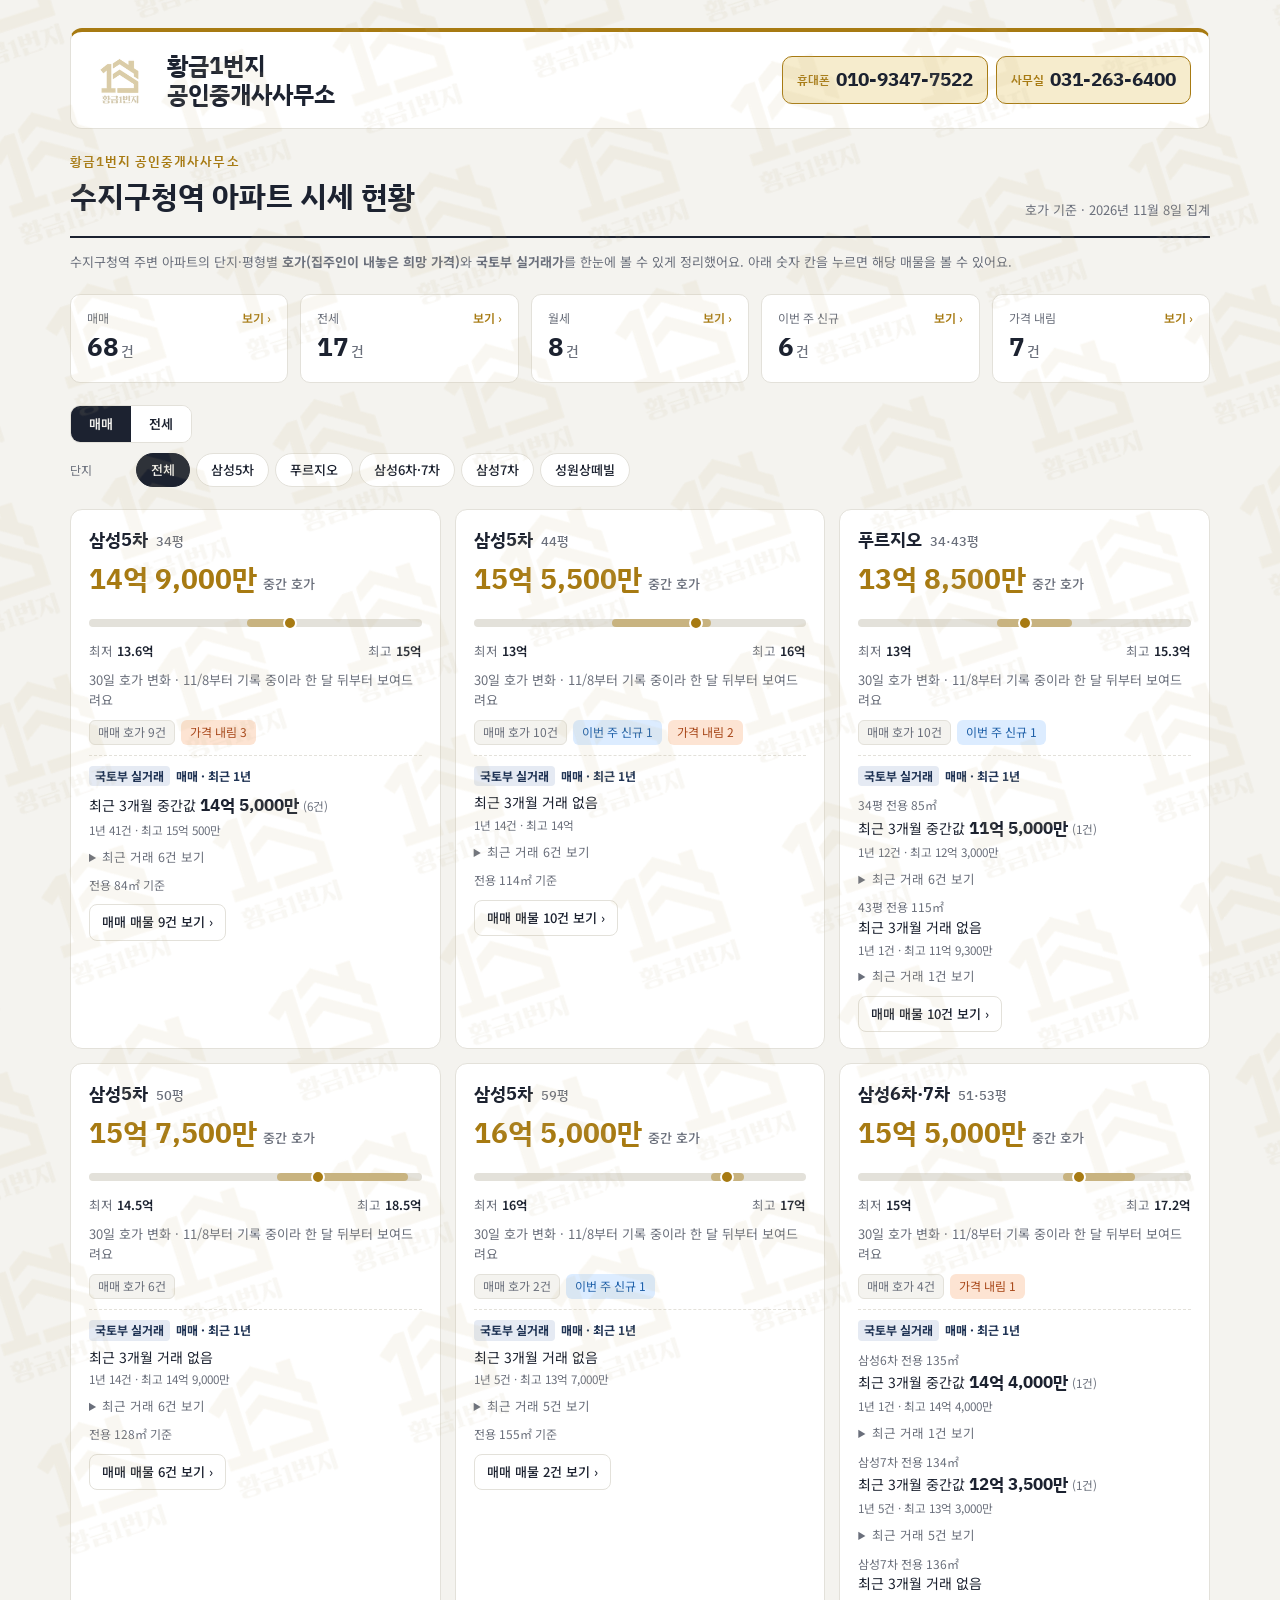
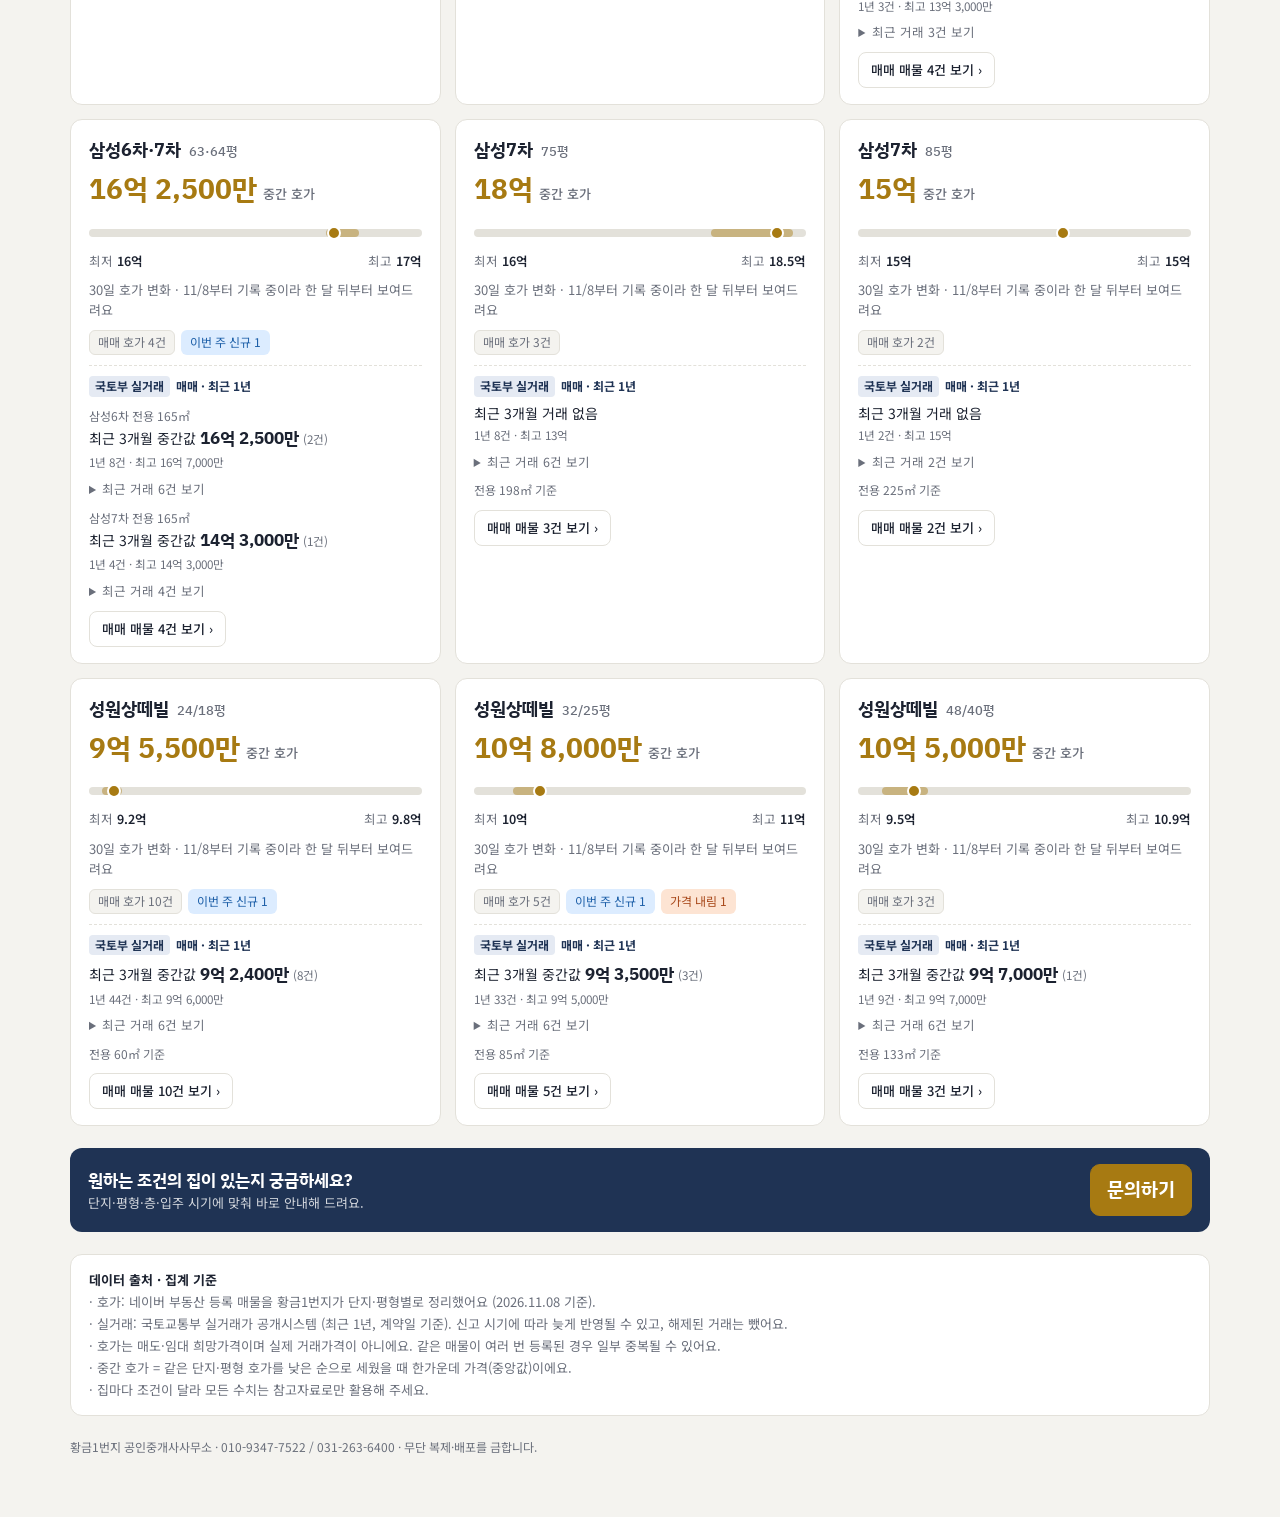
==== commit 6b2e40d9: "단지별 국토부 실거래가, 30일 호가 변화 기록, 매물 목록 보기 추가 Co-Authored-By: Claude Opus 5.5 <noreply@anthropic.com> Clau" ====
--- a/index.html
+++ b/index.html
@@ -193,6 +193,44 @@
 @media (prefers-color-scheme: dark){.cta{background:#24304a}}
 @media (max-width:420px){.cards{grid-template-columns:1fr}}
 </style>
+<style>
+button.stat{font:inherit;text-align:left;cursor:pointer;display:block;width:100%;color:var(--ink)}
+button.stat:hover{border-color:var(--gold)}
+button.stat .k{display:flex;justify-content:space-between}
+button.stat .k i{font-style:normal;color:var(--gold);font-weight:600}
+.chg30{font-size:13px;color:var(--muted)}
+.chg30 b.up{color:#c0392b}.chg30 b.dn{color:#1d5fa8}
+.rt{border-top:1px dashed var(--line);padding-top:10px;display:flex;flex-direction:column;gap:6px}
+.rt .rh{font-size:12px;font-weight:700;color:var(--navy);display:flex;align-items:center;gap:6px}
+.rt .rh span{background:var(--navy-soft);border-radius:4px;padding:1px 6px}
+.rt .rv{font-size:14px}.rt .rv b{font-family:var(--font-display);font-size:17px}
+.rt .rv small{color:var(--muted)}
+.rt details summary{font-size:12.5px;color:var(--muted);cursor:pointer}
+.rt ul{list-style:none;margin:6px 0 0;padding:0;display:grid;gap:3px;font-size:13px;font-variant-numeric:tabular-nums}
+.rt li{display:grid;grid-template-columns:70px 44px 1fr;gap:6px}
+.rt li .dt{color:var(--muted)}
+.rt .sub{font-size:12px;color:var(--muted);margin-top:4px}
+.mk .more{align-self:flex-start;font-size:13px}
+.panel-bg{position:fixed;inset:0;background:rgba(10,12,18,.5);z-index:65;display:flex;align-items:flex-end;justify-content:center}
+.panel-bg[hidden]{display:none}
+.panel{background:var(--surface);color:var(--ink);width:min(720px,100%);max-height:88vh;border-radius:16px 16px 0 0;display:flex;flex-direction:column;box-shadow:0 -10px 40px rgba(0,0,0,.25)}
+@media (min-width:760px){.panel-bg{align-items:center}.panel{border-radius:16px}}
+.phead{display:flex;justify-content:space-between;align-items:flex-start;gap:10px;padding:16px 18px;border-bottom:1px solid var(--line)}
+.ptitle{font-family:var(--font-display);font-size:19px;font-weight:700}
+.psub{font-size:13px;color:var(--muted)}
+.pbody{overflow-y:auto;padding:4px 18px 12px}
+.pg{margin-top:12px}
+.pg h3{margin:0 0 4px;font-size:15px;font-family:var(--font-display);display:flex;gap:6px;align-items:baseline}
+.pg h3 small{font-size:12px;color:var(--muted);font-weight:500}
+.lrow{display:grid;grid-template-columns:52px 40px 1fr auto;gap:8px;align-items:baseline;padding:8px 0;border-top:1px solid var(--line);font-size:14px;font-variant-numeric:tabular-nums}
+.lrow .lp{font-family:var(--font-display);font-weight:700;color:var(--gold);white-space:nowrap}
+.lrow .lp small{display:block;font-size:11.5px;color:var(--warn);font-weight:500;font-family:var(--font-body)}
+.lrow .lt{display:flex;gap:4px;flex-wrap:wrap;justify-content:flex-end}
+.lrow .muted{color:var(--muted)}
+.pfoot{display:flex;justify-content:space-between;align-items:center;gap:10px;padding:12px 18px;border-top:1px solid var(--line);font-size:13px;color:var(--muted)}
+.pfoot .tel{font-size:14px;padding:8px 14px}
+
+</style>
 </head>
 <body>
 <div class="wm" aria-hidden="true"></div>
@@ -226,7 +264,7 @@
     <div class="asof">호가 기준 · 2026년 11월 8일 집계</div>
   </header>
 
-  <p class="note">수지구청역 주변 아파트의 단지·평형별 <b>호가(집주인이 내놓은 희망 가격)</b> 분포를 한눈에 볼 수 있게 정리했어요. 실제 거래가격이 아니에요.</p>
+  <p class="note">수지구청역 주변 아파트의 단지·평형별 <b>호가(집주인이 내놓은 희망 가격)</b>와 <b>국토부 실거래가</b>를 한눈에 볼 수 있게 정리했어요. 아래 숫자 칸을 누르면 해당 매물을 볼 수 있어요.</p>
   <section class="stats" id="stats" aria-label="요약"></section>
   <section class="controls" aria-label="보기">
     <div class="chiprow"><div class="seg" role="group" aria-label="거래 유형"><button type="button" data-t="sale" aria-pressed="true">매매</button><button type="button" data-t="jeon" aria-pressed="false">전세</button></div></div>
@@ -236,45 +274,111 @@
   <section class="cta"><div><div class="t">원하는 조건의 집이 있는지 궁금하세요?</div><div class="s">단지·평형·층·입주 시기에 맞춰 바로 안내해 드려요.</div></div><button type="button" class="tel" data-num="010-9347-7522" data-sms="1">문의하기</button></section>
   <section class="src">
     <p><b>데이터 출처 · 집계 기준</b></p>
-    <p>· 네이버 부동산 등록 매물의 호가를 황금1번지가 단지·평형별로 정리했어요 (2026.11.08 기준).</p>
+    <p id="srcAsof"></p>
+    <p>· 실거래: 국토교통부 실거래가 공개시스템 (최근 1년, 계약일 기준). 신고 시기에 따라 늦게 반영될 수 있고, 해제된 거래는 뺐어요.</p>
     <p>· 호가는 매도·임대 희망가격이며 실제 거래가격이 아니에요. 같은 매물이 여러 번 등록된 경우 일부 중복될 수 있어요.</p>
     <p>· 중간 호가 = 같은 단지·평형 호가를 낮은 순으로 세웠을 때 한가운데 가격(중앙값)이에요.</p>
     <p>· 집마다 조건이 달라 모든 수치는 참고자료로만 활용해 주세요.</p>
   </section>
   <footer>황금1번지 공인중개사사무소 · 010-9347-7522 / 031-263-6400 · 무단 복제·배포를 금합니다.</footer>
 </div>
+<div class="panel-bg" id="panelBg" hidden>
+  <div class="panel" role="dialog" aria-modal="true" aria-labelledby="pTitle">
+    <div class="phead"><div><div class="ptitle" id="pTitle"></div><div class="psub" id="pSub"></div></div><button type="button" id="pClose" aria-label="닫기">닫기 ✕</button></div>
+    <div class="pbody" id="pBody"></div>
+    <div class="pfoot"><span>원하는 매물이 있으면 편하게 문의해 주세요.</span><button type="button" class="tel" data-num="010-9347-7522" data-sms="1">문의하기</button></div>
+  </div>
+</div>
 
 <script>
 (function(){
-  const AGG = {"groups": [{"cx": "삼성5차", "py": "34평", "k": 101, "sale": {"n": 9, "min": 13.6, "med": 14.9, "max": 15.0}, "jeon": {"n": 1, "min": 7.5, "med": 7.5, "max": 7.5}, "wol": 0, "new": 0, "down": 3}, {"cx": "삼성5차", "py": "44평", "k": 111, "sale": {"n": 10, "min": 13.0, "med": 15.55, "max": 16.0}, "jeon": {"n": 2, "min": 8.0, "med": 8.25, "max": 8.5}, "wol": 2, "new": 1, "down": 2}, {"cx": "푸르지오", "py": "34·43평", "k": 121, "sale": {"n": 10, "min": 13.0, "med": 13.85, "max": 15.3}, "jeon": {"n": 1, "min": 7.6, "med": 7.6, "max": 7.6}, "wol": 1, "new": 1, "down": 0}, {"cx": "삼성5차", "py": "50평", "k": 2801, "sale": {"n": 6, "min": 14.5, "med": 15.75, "max": 18.5}, "jeon": null, "wol": 0, "new": 0, "down": 0}, {"cx": "삼성5차", "py": "59평", "k": 2811, "sale": {"n": 2, "min": 16.0, "med": 16.5, "max": 17.0}, "jeon": {"n": 1, "min": 9.5, "med": 9.5, "max": 9.5}, "wol": 0, "new": 1, "down": 0}, {"cx": "삼성6차·7차", "py": "51·53평", "k": 2821, "sale": {"n": 4, "min": 15.0, "med": 15.5, "max": 17.2}, "jeon": {"n": 2, "min": 7.5, "med": 9.0, "max": 10.5}, "wol": 0, "new": 0, "down": 1}, {"cx": "삼성6차·7차", "py": "63·64평", "k": 4801, "sale": {"n": 4, "min": 16.0, "med": 16.25, "max": 17.0}, "jeon": {"n": 1, "min": 8.0, "med": 8.0, "max": 8.0}, "wol": 0, "new": 1, "down": 0}, {"cx": "삼성7차", "py": "75평", "k": 4811, "sale": {"n": 3, "min": 16.0, "med": 18.0, "max": 18.5}, "jeon": null, "wol": 0, "new": 0, "down": 0}, {"cx": "삼성7차", "py": "85평", "k": 4821, "sale": {"n": 2, "min": 15.0, "med": 15.0, "max": 15.0}, "jeon": null, "wol": 0, "new": 0, "down": 0}, {"cx": "성원상떼빌", "py": "24/18평", "k": 6601, "sale": {"n": 10, "min": 9.2, "med": 9.55, "max": 9.8}, "jeon": {"n": 1, "min": 5.0, "med": 5.0, "max": 5.0}, "wol": 1, "new": 1, "down": 0}, {"cx": "성원상떼빌", "py": "32/25평", "k": 6611, "sale": {"n": 5, "min": 10.0, "med": 10.8, "max": 11.0}, "jeon": {"n": 7, "min": 5.2, "med": 5.6, "max": 6.0}, "wol": 2, "new": 1, "down": 1}, {"cx": "성원상떼빌", "py": "48/40평", "k": 6621, "sale": {"n": 3, "min": 9.5, "med": 10.5, "max": 10.9}, "jeon": {"n": 1, "min": 7.0, "med": 7.0, "max": 7.0}, "wol": 2, "new": 0, "down": 0}], "tot": {"all": 93, "sale": 68, "jeon": 17, "wol": 8, "new": 6, "down": 7}};
+  const D = {"asof": "2026-11-08", "prevDate": null, "histStart": "2026-11-08", "groups": [{"g": "삼성5차 34평", "cx": "삼성5차", "py": "34평", "sale": {"n": 9, "min": 13.6, "med": 14.9, "max": 15.0}, "jeon": {"n": 1, "min": 7.5, "med": 7.5, "max": 7.5}, "wol": 0, "new": 0, "down": 3, "rt": [{"lab": "", "area": "84", "s": {"n": 41, "hi": 150500, "m3": 145000, "c3": 6, "last": [[261103, 138500, 7], [261031, 147000, 5], [261022, 150500, 7], [261014, 142000, 3], [261009, 149800, 6], [260813, 143000, 15]]}, "j": {"n": 31, "hi": 74000, "m3": 59850, "c3": 7, "last": [[261031, 53500, 7], [261018, 74000, 9], [261010, 58800, 7], [260911, 59850, 4], [260905, 50000, 14], [260820, 60000, 6]]}}]}, {"g": "삼성5차 44평", "cx": "삼성5차", "py": "44평", "sale": {"n": 10, "min": 13.0, "med": 15.55, "max": 16.0}, "jeon": {"n": 2, "min": 8.0, "med": 8.25, "max": 8.5}, "wol": 2, "new": 1, "down": 2, "rt": [{"lab": "", "area": "114", "s": {"n": 14, "hi": 140000, "m3": null, "c3": 0, "last": [[260722, 138000, 6], [260616, 137500, 9], [260530, 140000, 7], [260520, 93100, 16], [260514, 100000, 17], [260505, 81000, 15]]}, "j": {"n": 16, "hi": 88000, "m3": 74000, "c3": 2, "last": [[261017, 88000, 18], [260820, 60000, 14], [260712, 65000, 3], [260620, 50000, 17], [260613, 48000, 8], [260604, 70000, 13]]}}]}, {"g": "푸르지오 34·43평", "cx": "푸르지오", "py": "34·43평", "sale": {"n": 10, "min": 13.0, "med": 13.85, "max": 15.3}, "jeon": {"n": 1, "min": 7.6, "med": 7.6, "max": 7.6}, "wol": 1, "new": 1, "down": 0, "rt": [{"lab": "34평", "area": "85", "s": {"n": 12, "hi": 123000, "m3": 115000, "c3": 1, "last": [[260825, 115000, 17], [260725, 123000, 12], [260721, 118700, 19], [260717, 115000, 12], [260711, 118000, 13], [260507, 110000, 1]]}, "j": {"n": 28, "hi": 75000, "m3": 58800, "c3": 13, "last": [[261030, 56700, 17], [261027, 58800, 5], [261023, 56700, 4], [261021, 70500, 13], [261015, 72000, 3], [261009, 57700, 14]]}}, {"lab": "43평", "area": "115", "s": {"n": 1, "hi": 119300, "m3": null, "c3": 0, "last": [[251220, 119300, 8]]}, "j": {"n": 1, "hi": 68000, "m3": null, "c3": 0, "last": [[260117, 68000, 7]]}}]}, {"g": "삼성5차 50평", "cx": "삼성5차", "py": "50평", "sale": {"n": 6, "min": 14.5, "med": 15.75, "max": 18.5}, "jeon": null, "wol": 0, "new": 0, "down": 0, "rt": [{"lab": "", "area": "128", "s": {"n": 14, "hi": 149000, "m3": null, "c3": 0, "last": [[260711, 149000, 16], [260530, 145000, 4], [260526, 142000, 16], [260423, 129000, 9], [260305, 136000, 4], [260302, 132000, 6]]}, "j": {"n": 13, "hi": 95000, "m3": null, "c3": 0, "last": [[260725, 71400, 3], [260606, 95000, 17], [260516, 90000, 4], [260418, 80000, 8], [260416, 80000, 8], [260225, 40000, 16]]}}]}, {"g": "삼성5차 59평", "cx": "삼성5차", "py": "59평", "sale": {"n": 2, "min": 16.0, "med": 16.5, "max": 17.0}, "jeon": {"n": 1, "min": 9.5, "med": 9.5, "max": 9.5}, "wol": 0, "new": 1, "down": 0, "rt": [{"lab": "", "area": "155", "s": {"n": 5, "hi": 137000, "m3": null, "c3": 0, "last": [[260428, 130000, 4], [260312, 129500, 1], [260220, 137000, 5], [260130, 130000, 2], [260102, 117000, 1]]}, "j": {"n": 3, "hi": 80000, "m3": null, "c3": 0, "last": [[260730, 80000, 3], [260413, 80000, 7], [251125, 77000, 7]]}}]}, {"g": "삼성6차·7차 51·53평", "cx": "삼성6차·7차", "py": "51·53평", "sale": {"n": 4, "min": 15.0, "med": 15.5, "max": 17.2}, "jeon": {"n": 2, "min": 7.5, "med": 9.0, "max": 10.5}, "wol": 0, "new": 0, "down": 1, "rt": [{"lab": "삼성6차", "area": "135", "s": {"n": 1, "hi": 144000, "m3": 144000, "c3": 1, "last": [[260819, 144000, 8]]}, "j": {"n": 1, "hi": 72400, "m3": null, "c3": 0, "last": [[260711, 72400, 2]]}}, {"lab": "삼성7차", "area": "134", "s": {"n": 5, "hi": 133000, "m3": 123500, "c3": 1, "last": [[260811, 123500, 3], [260704, 133000, 11], [260515, 122500, 7], [260406, 100000, 4], [251213, 115000, 5]]}, "j": {"n": 1, "hi": 60900, "m3": null, "c3": 0, "last": [[260428, 60900, 15]]}}, {"lab": "삼성7차", "area": "136", "s": {"n": 3, "hi": 133000, "m3": null, "c3": 0, "last": [[260704, 133000, 10], [260121, 110000, 1], [251222, 105000, 10]]}, "j": {"n": 2, "hi": 68250, "m3": null, "c3": 0, "last": [[260717, 68250, 11], [260717, 68250, 11]]}}]}, {"g": "삼성6차·7차 63·64평", "cx": "삼성6차·7차", "py": "63·64평", "sale": {"n": 4, "min": 16.0, "med": 16.25, "max": 17.0}, "jeon": {"n": 1, "min": 8.0, "med": 8.0, "max": 8.0}, "wol": 0, "new": 1, "down": 0, "rt": [{"lab": "삼성6차", "area": "165", "s": {"n": 8, "hi": 167000, "m3": 162500, "c3": 2, "last": [[261008, 167000, 9], [260910, 158000, 5], [260620, 150000, 10], [260613, 149000, 4], [260506, 149000, 6], [260320, 147000, 8]]}, "j": {"n": 7, "hi": 85000, "m3": 80625, "c3": 2, "last": [[261017, 82500, 4], [261001, 78750, 3], [260720, 75000, 3], [251129, 63000, 12], [251125, 83000, 8], [251122, 75000, 11]]}}, {"lab": "삼성7차", "area": "165", "s": {"n": 4, "hi": 143000, "m3": 143000, "c3": 1, "last": [[261027, 143000, 9], [260630, 129000, 7], [260225, 140000, 12], [260117, 121500, 8]]}, "j": {"n": 2, "hi": 80000, "m3": null, "c3": 0, "last": [[260729, 69300, 5], [260716, 80000, 4]]}}]}, {"g": "삼성7차 75평", "cx": "삼성7차", "py": "75평", "sale": {"n": 3, "min": 16.0, "med": 18.0, "max": 18.5}, "jeon": null, "wol": 0, "new": 0, "down": 0, "rt": [{"lab": "", "area": "198", "s": {"n": 8, "hi": 130000, "m3": null, "c3": 0, "last": [[260630, 125000, 3], [260603, 127000, 12], [260530, 130000, 10], [260515, 130000, 13], [260422, 120000, 2], [260307, 119500, 2]]}, "j": {"n": 4, "hi": 85000, "m3": 80000, "c3": 1, "last": [[261031, 80000, 5], [260709, 70000, 12], [260709, 70000, 12], [260314, 85000, 6]]}}]}, {"g": "삼성7차 85평", "cx": "삼성7차", "py": "85평", "sale": {"n": 2, "min": 15.0, "med": 15.0, "max": 15.0}, "jeon": null, "wol": 0, "new": 0, "down": 0, "rt": [{"lab": "", "area": "225", "s": {"n": 2, "hi": 150000, "m3": null, "c3": 0, "last": [[260806, 134000, 5], [260711, 150000, 4]]}, "j": {"n": 6, "hi": 100000, "m3": 78000, "c3": 1, "last": [[261030, 78000, 11], [260723, 100000, 7], [260512, 75000, 11], [260120, 78000, 11], [251119, 75000, 1], [251119, 75000, 1]]}}]}, {"g": "성원상떼빌 24/18평", "cx": "성원상떼빌", "py": "24/18평", "sale": {"n": 10, "min": 9.2, "med": 9.55, "max": 9.8}, "jeon": {"n": 1, "min": 5.0, "med": 5.0, "max": 5.0}, "wol": 1, "new": 1, "down": 0, "rt": [{"lab": "", "area": "60", "s": {"n": 44, "hi": 96000, "m3": 92400, "c3": 8, "last": [[261028, 93000, 9], [261028, 92800, 13], [261024, 90000, 5], [261020, 96000, 8], [261014, 92000, 11], [261010, 88500, 16]]}, "j": {"n": 49, "hi": 47000, "m3": 44500, "c3": 10, "last": [[261106, 44000, 2], [261024, 45000, 7], [261023, 45500, 16], [261022, 45000, 6], [261007, 34650, 3], [261002, 38325, 5]]}}]}, {"g": "성원상떼빌 32/25평", "cx": "성원상떼빌", "py": "32/25평", "sale": {"n": 5, "min": 10.0, "med": 10.8, "max": 11.0}, "jeon": {"n": 7, "min": 5.2, "med": 5.6, "max": 6.0}, "wol": 2, "new": 1, "down": 1, "rt": [{"lab": "", "area": "85", "s": {"n": 33, "hi": 95000, "m3": 93500, "c3": 3, "last": [[261007, 95000, 19], [260919, 75000, 1], [260918, 93500, 10], [260808, 93800, 8], [260723, 91000, 14], [260702, 84000, 1]]}, "j": {"n": 44, "hi": 60000, "m3": 52000, "c3": 10, "last": [[261028, 60000, 5], [261024, 52000, 7], [261016, 59000, 4], [261012, 43000, 6], [261010, 50000, 7], [261009, 55000, 6]]}}]}, {"g": "성원상떼빌 48/40평", "cx": "성원상떼빌", "py": "48/40평", "sale": {"n": 3, "min": 9.5, "med": 10.5, "max": 10.9}, "jeon": {"n": 1, "min": 7.0, "med": 7.0, "max": 7.0}, "wol": 2, "new": 0, "down": 0, "rt": [{"lab": "", "area": "133", "s": {"n": 9, "hi": 97000, "m3": 97000, "c3": 1, "last": [[261009, 97000, 6], [260528, 83000, 10], [260417, 60000, 8], [260320, 93000, 17], [260225, 92000, 10], [260224, 90000, 4]]}, "j": {"n": 10, "hi": 65000, "m3": 54400, "c3": 2, "last": [[260829, 50000, 2], [260813, 58800, 3], [260506, 60000, 12], [260314, 59000, 1], [260314, 64000, 3], [260110, 65000, 16]]}}]}], "tot": {"sale": 68, "jeon": 17, "wol": 8, "new": 6, "down": 7}, "list": [{"g": "삼성5차 34평", "t": "매매", "d": "510", "b": "중층", "p": "14.9", "x": "15→14.9", "n": 0, "dn": 1, "se": 0}, {"g": "삼성5차 34평", "t": "매매", "d": "515", "b": "저층", "p": "13.6", "x": "", "n": 0, "dn": 0, "se": 1}, {"g": "삼성5차 34평", "t": "매매", "d": "515", "b": "중층", "p": "15", "x": "15.5→15", "n": 0, "dn": 1, "se": 1}, {"g": "삼성5차 34평", "t": "매매", "d": "515", "b": "고층", "p": "15", "x": "", "n": 0, "dn": 0, "se": 0}, {"g": "삼성5차 34평", "t": "매매", "d": "516", "b": "고층", "p": "14.9", "x": "", "n": 0, "dn": 0, "se": 0}, {"g": "삼성5차 34평", "t": "매매", "d": "518", "b": "고층", "p": "15", "x": "", "n": 0, "dn": 0, "se": 0}, {"g": "삼성5차 34평", "t": "매매", "d": "523", "b": "중층", "p": "15", "x": "", "n": 0, "dn": 0, "se": 0}, {"g": "삼성5차 34평", "t": "매매", "d": "523", "b": "중층", "p": "14.8", "x": "15→14.8", "n": 0, "dn": 1, "se": 0}, {"g": "삼성5차 34평", "t": "매매", "d": "524", "b": "중층", "p": "14.8", "x": "", "n": 0, "dn": 0, "se": 0}, {"g": "삼성5차 34평", "t": "전세", "d": "526", "b": "고층", "p": "7.5", "x": "", "n": 0, "dn": 0, "se": 0}, {"g": "삼성5차 50평", "t": "매매", "d": "504", "b": "중층", "p": "18.5", "x": "", "n": 0, "dn": 0, "se": 0}, {"g": "삼성5차 50평", "t": "매매", "d": "509", "b": "저층", "p": "16", "x": "", "n": 0, "dn": 0, "se": 1}, {"g": "삼성5차 50평", "t": "매매", "d": "522", "b": "저층", "p": "14.5", "x": "14-14.5", "n": 0, "dn": 0, "se": 0}, {"g": "삼성5차 50평", "t": "매매", "d": "522", "b": "저층", "p": "14.5", "x": "", "n": 0, "dn": 0, "se": 1}, {"g": "삼성5차 50평", "t": "매매", "d": "525", "b": "고층", "p": "15.5", "x": "", "n": 0, "dn": 0, "se": 0}, {"g": "삼성5차 50평", "t": "매매", "d": "525", "b": "고층", "p": "16.8", "x": "", "n": 0, "dn": 0, "se": 0}, {"g": "삼성6차·7차 63·64평", "t": "매매", "d": "611", "b": "고층", "p": "17", "x": "", "n": 1, "dn": 0, "se": 0}, {"g": "삼성6차·7차 63·64평", "t": "매매", "d": "705", "b": "저층", "p": "16", "x": "", "n": 0, "dn": 0, "se": 0}, {"g": "삼성6차·7차 63·64평", "t": "매매", "d": "706", "b": "중층", "p": "16.5", "x": "", "n": 0, "dn": 0, "se": 0}, {"g": "삼성6차·7차 63·64평", "t": "매매", "d": "706", "b": "고층", "p": "16", "x": "", "n": 0, "dn": 0, "se": 0}, {"g": "삼성6차·7차 63·64평", "t": "전세", "d": "705", "b": "중층", "p": "8", "x": "", "n": 0, "dn": 0, "se": 0}, {"g": "성원상떼빌 24/18평", "t": "매매", "d": "109", "b": "중층", "p": "9.6", "x": "", "n": 0, "dn": 0, "se": 0}, {"g": "성원상떼빌 24/18평", "t": "매매", "d": "110", "b": "중층", "p": "9.8", "x": "", "n": 1, "dn": 0, "se": 0}, {"g": "성원상떼빌 24/18평", "t": "매매", "d": "110", "b": "고층", "p": "9.6", "x": "", "n": 0, "dn": 0, "se": 0}, {"g": "성원상떼빌 24/18평", "t": "매매", "d": "111", "b": "중층", "p": "9.6", "x": "", "n": 0, "dn": 0, "se": 0}, {"g": "성원상떼빌 24/18평", "t": "매매", "d": "113", "b": "고층", "p": "9.5", "x": "", "n": 0, "dn": 0, "se": 0}, {"g": "성원상떼빌 24/18평", "t": "매매", "d": "113", "b": "중층", "p": "9.4", "x": "", "n": 0, "dn": 0, "se": 0}, {"g": "성원상떼빌 24/18평", "t": "매매", "d": "114", "b": "저층", "p": "9.3", "x": "", "n": 0, "dn": 0, "se": 0}, {"g": "성원상떼빌 24/18평", "t": "매매", "d": "114", "b": "중층", "p": "9.2", "x": "", "n": 0, "dn": 0, "se": 0}, {"g": "성원상떼빌 24/18평", "t": "매매", "d": "114", "b": "중층", "p": "9.4", "x": "", "n": 0, "dn": 0, "se": 0}, {"g": "성원상떼빌 24/18평", "t": "매매", "d": "114", "b": "고층", "p": "9.7", "x": "", "n": 0, "dn": 0, "se": 0}, {"g": "성원상떼빌 24/18평", "t": "전세", "d": "110", "b": "중층", "p": "5", "x": "", "n": 0, "dn": 0, "se": 0}, {"g": "성원상떼빌 24/18평", "t": "월세", "d": "110", "b": "고층", "p": "1/160", "x": "", "n": 0, "dn": 0, "se": 0}, {"g": "삼성5차 44평", "t": "매매", "d": "501", "b": "고층", "p": "15.8", "x": "16.5→15.8", "n": 0, "dn": 1, "se": 1}, {"g": "삼성5차 44평", "t": "매매", "d": "514", "b": "중층", "p": "16", "x": "", "n": 0, "dn": 0, "se": 0}, {"g": "삼성5차 44평", "t": "매매", "d": "520", "b": "저층", "p": "13", "x": "", "n": 0, "dn": 0, "se": 1}, {"g": "삼성5차 44평", "t": "매매", "d": "520", "b": "저층", "p": "16", "x": "", "n": 0, "dn": 0, "se": 0}, {"g": "삼성5차 44평", "t": "매매", "d": "520", "b": "중층", "p": "15.5", "x": "", "n": 0, "dn": 0, "se": 1}, {"g": "삼성5차 44평", "t": "매매", "d": "520", "b": "중층", "p": "16", "x": "", "n": 0, "dn": 0, "se": 0}, {"g": "삼성5차 44평", "t": "매매", "d": "520", "b": "고층", "p": "15.6", "x": "", "n": 0, "dn": 0, "se": 0}, {"g": "삼성5차 44평", "t": "매매", "d": "520", "b": "고층", "p": "15.5", "x": "", "n": 1, "dn": 0, "se": 0}, {"g": "삼성5차 44평", "t": "매매", "d": "521", "b": "저층", "p": "15", "x": "", "n": 0, "dn": 0, "se": 1}, {"g": "삼성5차 44평", "t": "매매", "d": "521", "b": "저층", "p": "14.9", "x": "15.8→15.5", "n": 0, "dn": 1, "se": 0}, {"g": "삼성5차 44평", "t": "전세", "d": "512", "b": "중층", "p": "8", "x": "", "n": 0, "dn": 0, "se": 0}, {"g": "삼성5차 44평", "t": "전세", "d": "521", "b": "중층", "p": "8.5", "x": "", "n": 0, "dn": 0, "se": 0}, {"g": "삼성5차 44평", "t": "월세", "d": "520", "b": "중층", "p": "1/300", "x": "", "n": 0, "dn": 0, "se": 0}, {"g": "삼성5차 44평", "t": "월세", "d": "521", "b": "고층", "p": "4.5~160\n5~140", "x": "", "n": 0, "dn": 0, "se": 0}, {"g": "삼성5차 59평", "t": "매매", "d": "505", "b": "중층", "p": "17", "x": "", "n": 0, "dn": 0, "se": 1}, {"g": "삼성5차 59평", "t": "매매", "d": "505", "b": "저층", "p": "16", "x": "", "n": 0, "dn": 0, "se": 0}, {"g": "삼성5차 59평", "t": "전세", "d": "505", "b": "-", "p": "9.5", "x": "", "n": 1, "dn": 0, "se": 0}, {"g": "삼성7차 75평", "t": "매매", "d": "707", "b": "저층", "p": "18", "x": "", "n": 0, "dn": 0, "se": 0}, {"g": "삼성7차 75평", "t": "매매", "d": "708", "b": "중층", "p": "18.5", "x": "", "n": 0, "dn": 0, "se": 0}, {"g": "삼성7차 75평", "t": "매매", "d": "708", "b": "중층", "p": "16", "x": "", "n": 0, "dn": 0, "se": 0}, {"g": "성원상떼빌 32/25평", "t": "매매", "d": "101", "b": "중층", "p": "10", "x": "10.2→10.4", "n": 0, "dn": 0, "se": 1}, {"g": "성원상떼빌 32/25평", "t": "매매", "d": "103", "b": "중층", "p": "11", "x": "", "n": 1, "dn": 0, "se": 0}, {"g": "성원상떼빌 32/25평", "t": "매매", "d": "103", "b": "고층", "p": "10.8", "x": "", "n": 0, "dn": 0, "se": 0}, {"g": "성원상떼빌 32/25평", "t": "매매", "d": "104", "b": "저층", "p": "10", "x": "9.6→10", "n": 0, "dn": 0, "se": 0}, {"g": "성원상떼빌 32/25평", "t": "매매", "d": "102", "b": "고층", "p": "11", "x": "", "n": 0, "dn": 0, "se": 0}, {"g": "성원상떼빌 32/25평", "t": "전세", "d": "101", "b": "저층", "p": "5.6", "x": "5.5-5.8", "n": 0, "dn": 0, "se": 0}, {"g": "성원상떼빌 32/25평", "t": "전세", "d": "102", "b": "저층", "p": "5.5", "x": "", "n": 0, "dn": 0, "se": 0}, {"g": "성원상떼빌 32/25평", "t": "전세", "d": "103", "b": "저층", "p": "6", "x": "", "n": 0, "dn": 0, "se": 0}, {"g": "성원상떼빌 32/25평", "t": "전세", "d": "105", "b": "고층", "p": "5.2", "x": "", "n": 0, "dn": 0, "se": 0}, {"g": "성원상떼빌 32/25평", "t": "전세", "d": "106", "b": "저층", "p": "5.4", "x": "5.6→5.4", "n": 0, "dn": 1, "se": 0}, {"g": "성원상떼빌 32/25평", "t": "전세", "d": "104", "b": "저층", "p": "5.9", "x": "", "n": 0, "dn": 0, "se": 0}, {"g": "성원상떼빌 32/25평", "t": "전세", "d": "101", "b": "고층", "p": "5.7", "x": "", "n": 0, "dn": 0, "se": 0}, {"g": "성원상떼빌 32/25평", "t": "월세", "d": "106", "b": "중층", "p": "500/320", "x": "", "n": 0, "dn": 0, "se": 0}, {"g": "성원상떼빌 32/25평", "t": "월세", "d": "102", "b": "저층", "p": "3.2/50", "x": "", "n": 0, "dn": 0, "se": 0}, {"g": "푸르지오 34·43평", "t": "매매", "d": "101", "b": "중층", "p": "13.8", "x": "", "n": 0, "dn": 0, "se": 0}, {"g": "푸르지오 34·43평", "t": "매매", "d": "101", "b": "중층", "p": "13.8", "x": "", "n": 0, "dn": 0, "se": 0}, {"g": "푸르지오 34·43평", "t": "매매", "d": "101", "b": "고층", "p": "13", "x": "", "n": 0, "dn": 0, "se": 1}, {"g": "푸르지오 34·43평", "t": "매매", "d": "104", "b": "저층", "p": "14", "x": "", "n": 0, "dn": 0, "se": 0}, {"g": "푸르지오 34·43평", "t": "매매", "d": "104", "b": "저층", "p": "13", "x": "", "n": 0, "dn": 0, "se": 0}, {"g": "푸르지오 34·43평", "t": "매매", "d": "104", "b": "중층", "p": "13.2", "x": "", "n": 0, "dn": 0, "se": 0}, {"g": "푸르지오 34·43평", "t": "매매", "d": "104", "b": "고층", "p": "14", "x": "", "n": 0, "dn": 0, "se": 0}, {"g": "푸르지오 34·43평", "t": "매매", "d": "106", "b": "저층", "p": "14", "x": "", "n": 0, "dn": 0, "se": 0}, {"g": "푸르지오 34·43평", "t": "매매", "d": "106", "b": "중층", "p": "13.9", "x": "", "n": 1, "dn": 0, "se": 0}, {"g": "푸르지오 34·43평", "t": "매매", "d": "105", "b": "저층", "p": "15.3", "x": "", "n": 0, "dn": 0, "se": 0}, {"g": "푸르지오 34·43평", "t": "전세", "d": "102", "b": "중층", "p": "7.6", "x": "", "n": 0, "dn": 0, "se": 0}, {"g": "푸르지오 34·43평", "t": "월세", "d": "101", "b": "저층", "p": "2/210", "x": "", "n": 0, "dn": 0, "se": 0}, {"g": "삼성6차·7차 51·53평", "t": "매매", "d": "710", "b": "저층", "p": "15", "x": "", "n": 0, "dn": 0, "se": 0}, {"g": "삼성6차·7차 51·53평", "t": "매매", "d": "710", "b": "중층", "p": "15", "x": "", "n": 0, "dn": 0, "se": 0}, {"g": "삼성6차·7차 51·53평", "t": "매매", "d": "710", "b": "저층", "p": "16", "x": "", "n": 0, "dn": 0, "se": 0}, {"g": "삼성6차·7차 51·53평", "t": "매매", "d": "606", "b": "고층", "p": "17.2", "x": "17.7→17.2", "n": 0, "dn": 1, "se": 0}, {"g": "삼성6차·7차 51·53평", "t": "전세", "d": "710", "b": "저층", "p": "7.5", "x": "", "n": 0, "dn": 0, "se": 0}, {"g": "삼성6차·7차 51·53평", "t": "전세", "d": "606", "b": "고층", "p": "10.5", "x": "", "n": 0, "dn": 0, "se": 0}, {"g": "삼성7차 85평", "t": "매매", "d": "703", "b": "고층", "p": "15", "x": "", "n": 0, "dn": 0, "se": 0}, {"g": "삼성7차 85평", "t": "매매", "d": "703", "b": "저층", "p": "15", "x": "", "n": 0, "dn": 0, "se": 0}, {"g": "성원상떼빌 48/40평", "t": "매매", "d": "115", "b": "저층", "p": "9.5", "x": "", "n": 0, "dn": 0, "se": 0}, {"g": "성원상떼빌 48/40평", "t": "매매", "d": "115", "b": "저층", "p": "10.5", "x": "10-10.5", "n": 0, "dn": 0, "se": 0}, {"g": "성원상떼빌 48/40평", "t": "매매", "d": "115", "b": "저층", "p": "10.9", "x": "", "n": 0, "dn": 0, "se": 0}, {"g": "성원상떼빌 48/40평", "t": "전세", "d": "119", "b": "저층", "p": "7\n5.5/80", "x": "", "n": 0, "dn": 0, "se": 0}, {"g": "성원상떼빌 48/40평", "t": "월세", "d": "115", "b": "저층", "p": "4/120\n3/160", "x": "", "n": 0, "dn": 0, "se": 0}, {"g": "성원상떼빌 48/40평", "t": "월세", "d": "116", "b": "중층", "p": "2/180", "x": "", "n": 0, "dn": 0, "se": 0}]};
   const $ = id => document.getElementById(id);
   document.addEventListener("contextmenu", e => e.preventDefault());
   const esc = s => String(s ?? "").replace(/[&<>"]/g, c => ({"&":"&amp;","<":"&lt;",">":"&gt;",'"':"&quot;"}[c]));
   let T = "sale", CX = "전체";
+  const TL = {sale: "매매", jeon: "전세"};
   function eok(n){ const e = Math.floor(n + 1e-9), m = Math.round((n - e) * 10000); return m ? (e ? e + "억 " : "") + m.toLocaleString("ko-KR") + "만" : e + "억"; }
-  function short(n){ return (Math.round(n * 100) / 100) + "억"; }
+  const short = n => (Math.round(n * 100) / 100) + "억";
+  const man = v => eok(v / 10000);
+  const dstr = v => { const s = String(v); return s.slice(0,2) + "." + s.slice(2,4) + "." + s.slice(4,6); };
+  const md = s => { const [y,m,d] = s.split("-"); return `${+m}/${+d}`; };
+  const isNum = v => /^\d+(\.\d+)?$/.test(String(v).trim());
+
+  $("srcAsof").textContent = `· 호가: 네이버 부동산 등록 매물을 황금1번지가 단지·평형별로 정리했어요 (${D.asof.replace(/-/g, ".")} 기준).`;
+
   function render(){
-    const tt = AGG.tot;
-    $("stats").innerHTML = [["집계 단지·평형", AGG.groups.length, "개"], ["매매 호가", tt.sale, "건"], ["전세 호가", tt.jeon, "건"], ["이번 주 신규", tt.new, "건"], ["가격 내림", tt.down, "건"]]
-      .map(([k,v,u]) => `<div class="stat"><div class="k">${k}</div><div class="v">${v}<small>${u}</small></div></div>`).join("");
+    const tt = D.tot;
+    const tiles = [["sale", "매매", tt.sale], ["jeon", "전세", tt.jeon], ["wol", "월세", tt.wol], ["new", "이번 주 신규", tt.new], ["down", "가격 내림", tt.down]];
+    $("stats").innerHTML = tiles.map(([k, l, v]) => `<button type="button" class="stat" data-open="${k}"><div class="k">${l}<i>보기 ›</i></div><div class="v">${v}<small>건</small></div></button>`).join("");
     document.querySelectorAll(".seg button").forEach(b => b.setAttribute("aria-pressed", String(b.dataset.t === T)));
-    const cxs = ["전체", ...Array.from(new Set(AGG.groups.map(g => g.cx)))];
+    const cxs = ["전체", ...Array.from(new Set(D.groups.map(g => g.cx)))];
     $("cxChips").innerHTML = `<span class="lab">단지</span>` + cxs.map(c => `<button type="button" class="chip" data-cx="${esc(c)}" aria-pressed="${c === CX}">${esc(c)}</button>`).join("");
-    const list = AGG.groups.filter(g => g[T] && (CX === "전체" || g.cx === CX));
+    const list = D.groups.filter(g => g[T] && (CX === "전체" || g.cx === CX));
     if (!list.length){ $("cards").innerHTML = `<div class="empty">이 조건의 호가 정보가 없어요.</div>`; return; }
     const lo = Math.min(...list.map(g => g[T].min)), hi = Math.max(...list.map(g => g[T].max));
     const pos = v => hi === lo ? 50 : 4 + (v - lo) / (hi - lo) * 92;
     $("cards").innerHTML = list.map(g => { const a = g[T];
-      const tags = [`${T === "sale" ? "매매" : "전세"} ${a.n}건`]
-        .concat(g.wol && T === "jeon" ? [`월세 ${g.wol}건`] : []);
+      // 30일 호가 변화
+      let chg;
+      if (g.prev && g.prev[T] != null){
+        const dlt = Math.round((a.med - g.prev[T]) * 100) / 100;
+        chg = `30일 호가 변화 (${md(D.prevDate)} → ${md(D.asof)}) · ${short(g.prev[T])} → ${short(a.med)} ` +
+          (dlt > 0 ? `<b class="up">▲${short(dlt)}</b>` : dlt < 0 ? `<b class="dn">▼${short(-dlt)}</b>` : `<b>변동 없음</b>`);
+      } else chg = `30일 호가 변화 · ${md(D.histStart)}부터 기록 중이라 한 달 뒤부터 보여드려요`;
+      // 국토부 실거래
+      const tk = T === "sale" ? "s" : "j";
+      const rts = g.rt.filter(r => r[tk]);
+      const rtHTML = rts.length ? `<div class="rt"><div class="rh"><span>국토부 실거래</span>${TL[T]} · 최근 1년</div>` + rts.map(r => { const s = r[tk];
+          const lab = (r.lab ? r.lab + " " : "") + "전용 " + r.area + "㎡";
+          const main = s.m3 ? `최근 3개월 중간값 <b>${man(s.m3)}</b> <small>(${s.c3}건)</small>` : `최근 3개월 거래 없음`;
+          return `<div class="rv">${rts.length > 1 || r.lab ? `<div class="sub">${esc(lab)}</div>` : ""}${main}<br><small>1년 ${s.n}건 · 최고 ${man(s.hi)}</small></div>
+            <details><summary>최근 거래 ${s.last.length}건 보기</summary><ul>${s.last.map(x => `<li><span class="dt">${dstr(x[0])}</span><span>${x[2]}층</span><span>${man(x[1])}</span></li>`).join("")}</ul></details>`; }).join("") +
+        (rts.length === 1 && !rts[0].lab ? `<div class="sub">전용 ${rts[0].area}㎡ 기준</div>` : "") + `</div>` : "";
+      const cnt = D.list.filter(x => x.g === g.g && x.t === TL[T]).length;
       return `<article class="mk">
         <h2>${esc(g.cx)} <small>${esc(g.py)}</small></h2>
         <div class="med">${eok(a.med)}<span>중간 호가</span></div>
         <div class="rng" aria-hidden="true"><div class="bar" style="left:${pos(a.min)}%;right:${100 - pos(a.max)}%"></div><div class="dot" style="left:${pos(a.med)}%"></div></div>
         <div class="rlab"><span>최저 <b>${short(a.min)}</b></span><span>최고 <b>${short(a.max)}</b></span></div>
-        <div class="tags">${tags.map(x => `<span class="tag">${x}</span>`).join("")}${g.new ? `<span class="tag new">이번 주 신규 ${g.new}</span>` : ""}${g.down ? `<span class="tag dn">가격 내림 ${g.down}</span>` : ""}</div>
+        <div class="chg30">${chg}</div>
+        <div class="tags"><span class="tag">${TL[T]} 호가 ${a.n}건</span>${g.wol && T === "jeon" ? `<span class="tag">월세 ${g.wol}건</span>` : ""}${g.new ? `<span class="tag new">이번 주 신규 ${g.new}</span>` : ""}${g.down ? `<span class="tag dn">가격 내림 ${g.down}</span>` : ""}</div>
+        ${rtHTML}
+        ${cnt ? `<button type="button" class="more" data-grp="${esc(g.g)}">${TL[T]} 매물 ${cnt}건 보기 ›</button>` : ""}
       </article>`; }).join("");
   }
+
+  // ---------- 매물 목록 창 ----------
+  const OPEN = {
+    sale: ["매매 매물", x => x.t === "매매"], jeon: ["전세 매물", x => x.t === "전세"], wol: ["월세 매물", x => x.t === "월세"],
+    new: ["이번 주 신규 매물", x => x.n], down: ["가격 내린 매물", x => x.dn]
+  };
+  function openList(title, fn, showType){
+    const rows = D.list.filter(fn);
+    const order = D.groups.map(g => g.g);
+    const byG = new Map();
+    rows.forEach(x => { if (!byG.has(x.g)) byG.set(x.g, []); byG.get(x.g).push(x); });
+    const tOrd = {"매매": 0, "전세": 1, "월세": 2};
+    const pn = x => { const m = String(x.p).match(/\d+(\.\d+)?/); return m ? +m[0] : 1e9; };
+    $("pTitle").textContent = title;
+    $("pSub").textContent = `${rows.length}건 · ${D.asof.replace(/-/g, ".")} 기준 · 호가(희망가격)`;
+    $("pBody").innerHTML = rows.length ? Array.from(byG.entries()).sort((a, b) => order.indexOf(a[0]) - order.indexOf(b[0])).map(([g, arr]) => {
+      arr.sort((a, b) => (tOrd[a.t] ?? 3) - (tOrd[b.t] ?? 3) || pn(a) - pn(b));
+      const [cx, py] = [g.slice(0, g.lastIndexOf(" ")), g.slice(g.lastIndexOf(" ") + 1)];
+      return `<div class="pg"><h3>${esc(cx)} <small>${esc(py)} · ${arr.length}건</small></h3>` + arr.map(x => `<div class="lrow">
+          <span>${x.d ? esc(/^\d+$/.test(x.d) ? x.d + "동" : x.d) : "-"}</span>
+          <span class="muted">${esc(x.b)}</span>
+          <span class="lp">${isNum(x.p) ? eok(+x.p) : esc(x.p)}${x.x ? `<small>${esc(x.x)}</small>` : ""}</span>
+          <span class="lt">${showType ? `<span class="tag">${x.t}</span>` : ""}${x.n ? `<span class="tag new">신규</span>` : ""}${x.dn ? `<span class="tag dn">내림</span>` : ""}${x.se ? `<span class="tag">세안고</span>` : ""}</span>
+        </div>`).join("") + `</div>`; }).join("") : `<div class="empty">해당 매물이 없어요.</div>`;
+    $("panelBg").hidden = false; $("pBody").scrollTop = 0;
+  }
+  function closeList(){ $("panelBg").hidden = true; }
+  $("stats").addEventListener("click", e => { const b = e.target.closest("button[data-open]"); if (b){ const k = b.dataset.open, [t, fn] = OPEN[k]; openList(t, fn, k === "new" || k === "down"); } });
+  $("cards").addEventListener("click", e => { const b = e.target.closest("button[data-grp]"); if (b){ const g = b.dataset.grp; openList(`${g} ${TL[T]} 매물`, x => x.g === g && x.t === TL[T]); } });
+  $("pClose").addEventListener("click", closeList);
+  $("panelBg").addEventListener("click", e => { if (e.target === $("panelBg")) closeList(); });
+  document.addEventListener("keydown", e => { if (e.key === "Escape" && !$("panelBg").hidden) closeList(); });
   document.querySelector(".seg").addEventListener("click", e => { const b = e.target.closest("button[data-t]"); if (b){ T = b.dataset.t; render(); } });
   $("cxChips").addEventListener("click", e => { const b = e.target.closest("button[data-cx]"); if (b){ CX = b.dataset.cx; render(); } });
   // 전화 버튼: 바로 걸지 않고, 번호를 보여준 뒤 전화·문자·복사 중 고르게 한다.
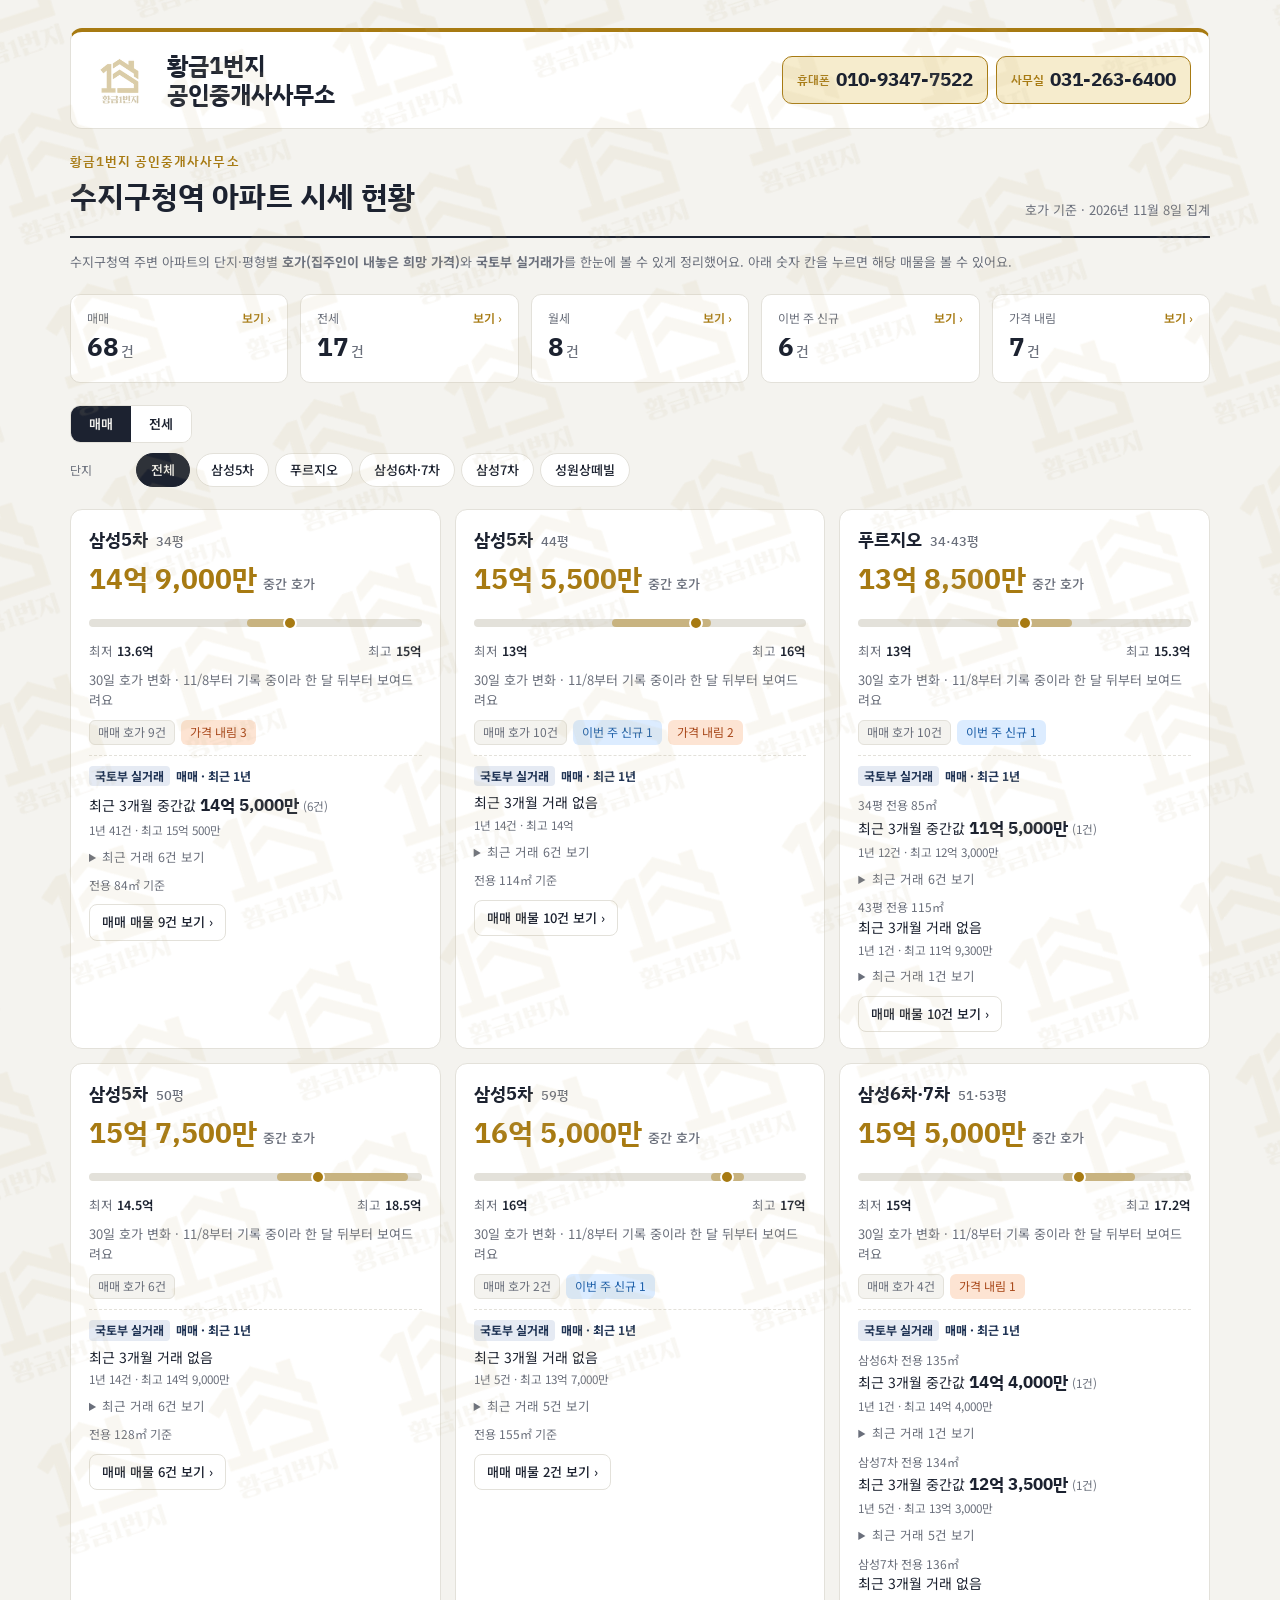
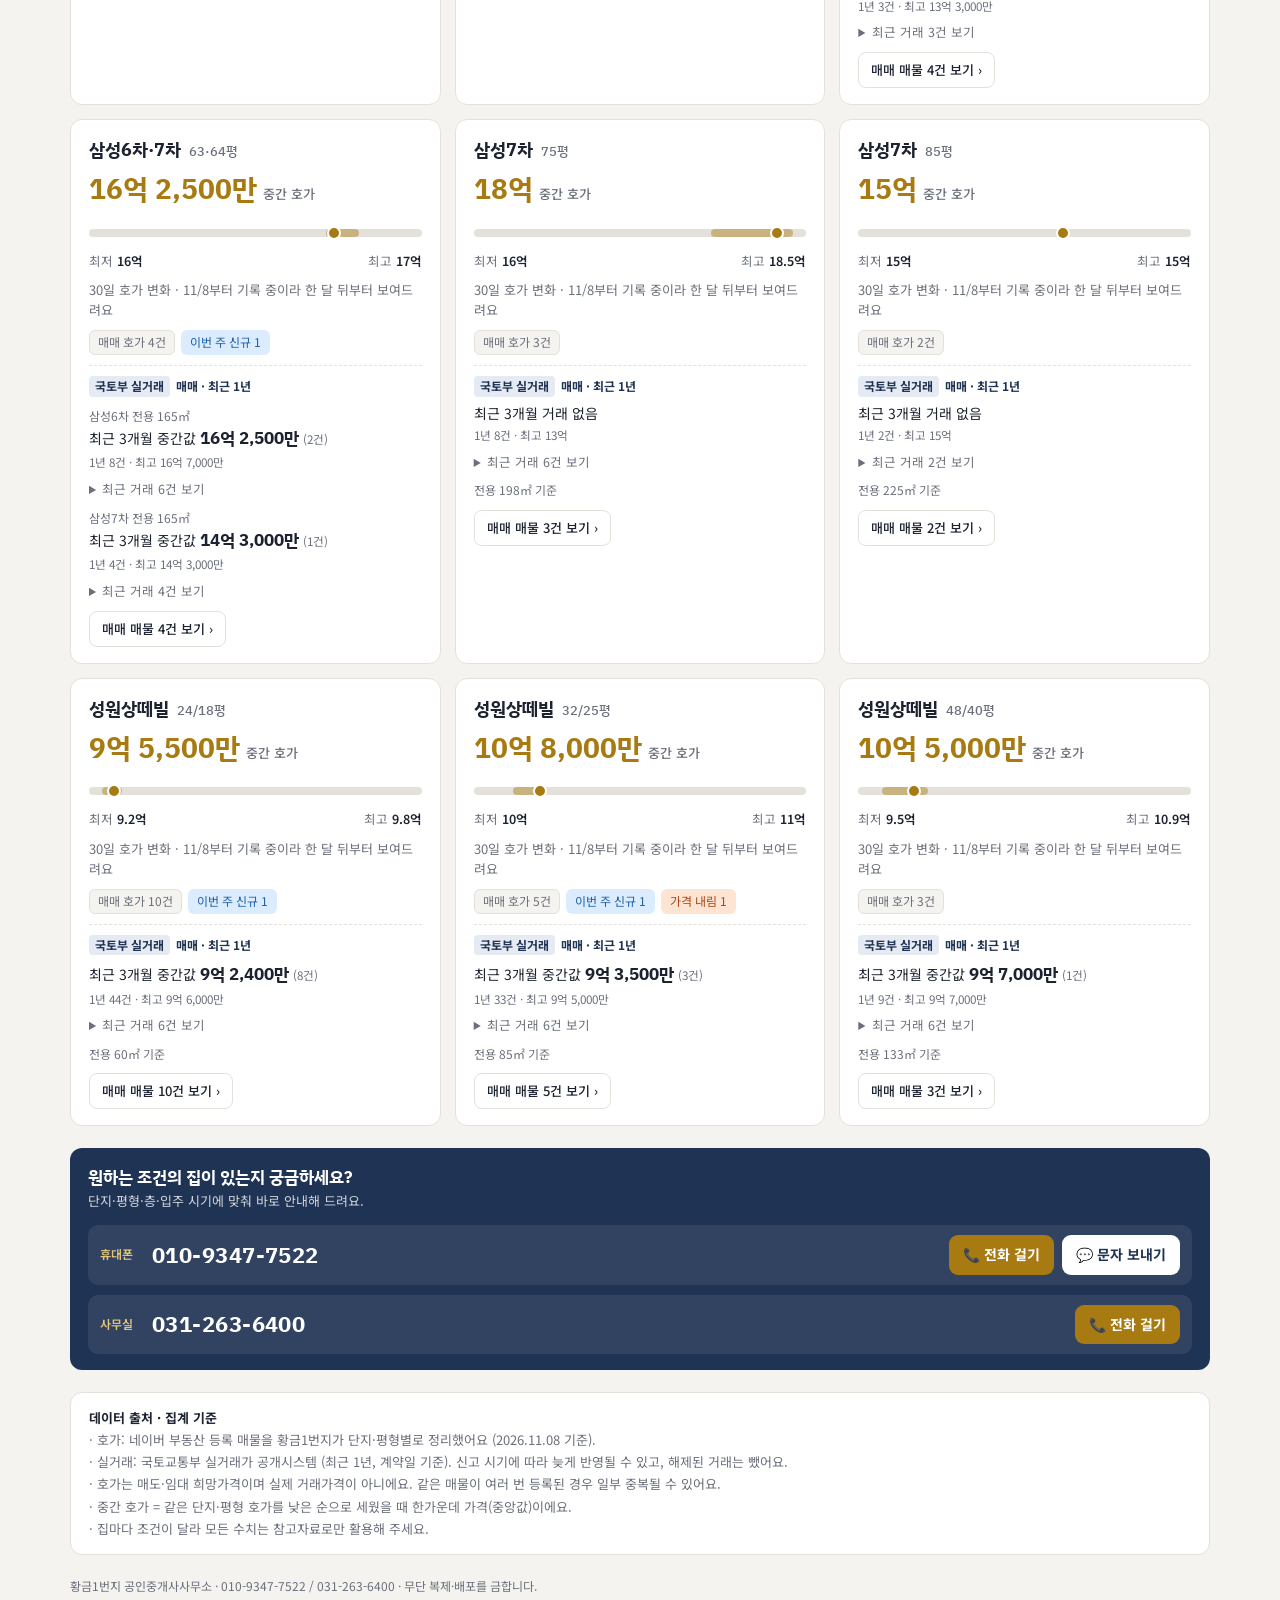
==== commit 613af1f5: "하단 문의하기에 번호와 전화·문자 버튼 추가 Co-Authored-By: Claude Opus 5.5 <noreply@anthropic.com> Claude-Session: htt" ====
--- a/index.html
+++ b/index.html
@@ -230,6 +230,18 @@
 .pfoot{display:flex;justify-content:space-between;align-items:center;gap:10px;padding:12px 18px;border-top:1px solid var(--line);font-size:13px;color:var(--muted)}
 .pfoot .tel{font-size:14px;padding:8px 14px}
 
+.cta{flex-direction:column;align-items:stretch;gap:14px}
+.cnums{display:flex;flex-direction:column;gap:10px}
+.cline{display:flex;flex-wrap:wrap;align-items:center;gap:8px;background:rgba(255,255,255,.08);border-radius:10px;padding:10px 12px}
+.cl{font-size:12px;font-weight:600;color:#e6c776;min-width:44px}
+.cn{font-family:var(--font-display);font-size:22px;font-weight:700;letter-spacing:.02em;margin-right:auto;-webkit-user-select:text;user-select:text}
+.cbtn{display:inline-flex;align-items:center;gap:4px;text-decoration:none;font-weight:700;font-size:14px;border-radius:9px;padding:9px 14px;background:#fff;color:#1f3354;border:0}
+.cbtn.call{background:var(--gold);color:#fff}
+.pfoot b{color:var(--ink)}
+.pbtns{display:flex;gap:6px}
+.pfoot .cbtn{border:1px solid var(--line);padding:8px 12px}
+@media (max-width:420px){.cn{font-size:20px;width:100%}.cline .cbtn{flex:1;justify-content:center}}
+
 </style>
 </head>
 <body>
@@ -271,7 +283,16 @@
     <div class="chiprow" id="cxChips" role="group" aria-label="단지"></div>
   </section>
   <section class="cards" id="cards" aria-live="polite"></section>
-  <section class="cta"><div><div class="t">원하는 조건의 집이 있는지 궁금하세요?</div><div class="s">단지·평형·층·입주 시기에 맞춰 바로 안내해 드려요.</div></div><button type="button" class="tel" data-num="010-9347-7522" data-sms="1">문의하기</button></section>
+  <section class="cta" aria-label="문의하기">
+    <div class="ctxt"><div class="t">원하는 조건의 집이 있는지 궁금하세요?</div><div class="s">단지·평형·층·입주 시기에 맞춰 바로 안내해 드려요.</div></div>
+    <div class="cnums">
+      <div class="cline"><span class="cl">휴대폰</span><span class="cn">010-9347-7522</span>
+        <a class="cbtn call" href="tel:01093477522" target="_blank" rel="noopener">📞 전화 걸기</a>
+        <a class="cbtn" href="sms:01093477522" target="_blank" rel="noopener">💬 문자 보내기</a></div>
+      <div class="cline"><span class="cl">사무실</span><span class="cn">031-263-6400</span>
+        <a class="cbtn call" href="tel:0312636400" target="_blank" rel="noopener">📞 전화 걸기</a></div>
+    </div>
+  </section>
   <section class="src">
     <p><b>데이터 출처 · 집계 기준</b></p>
     <p id="srcAsof"></p>
@@ -286,7 +307,7 @@
   <div class="panel" role="dialog" aria-modal="true" aria-labelledby="pTitle">
     <div class="phead"><div><div class="ptitle" id="pTitle"></div><div class="psub" id="pSub"></div></div><button type="button" id="pClose" aria-label="닫기">닫기 ✕</button></div>
     <div class="pbody" id="pBody"></div>
-    <div class="pfoot"><span>원하는 매물이 있으면 편하게 문의해 주세요.</span><button type="button" class="tel" data-num="010-9347-7522" data-sms="1">문의하기</button></div>
+    <div class="pfoot"><span>문의 <b>010-9347-7522</b></span><span class="pbtns"><a class="cbtn call" href="tel:01093477522" target="_blank" rel="noopener">📞 전화</a><a class="cbtn" href="sms:01093477522" target="_blank" rel="noopener">💬 문자</a></span></div>
   </div>
 </div>
 
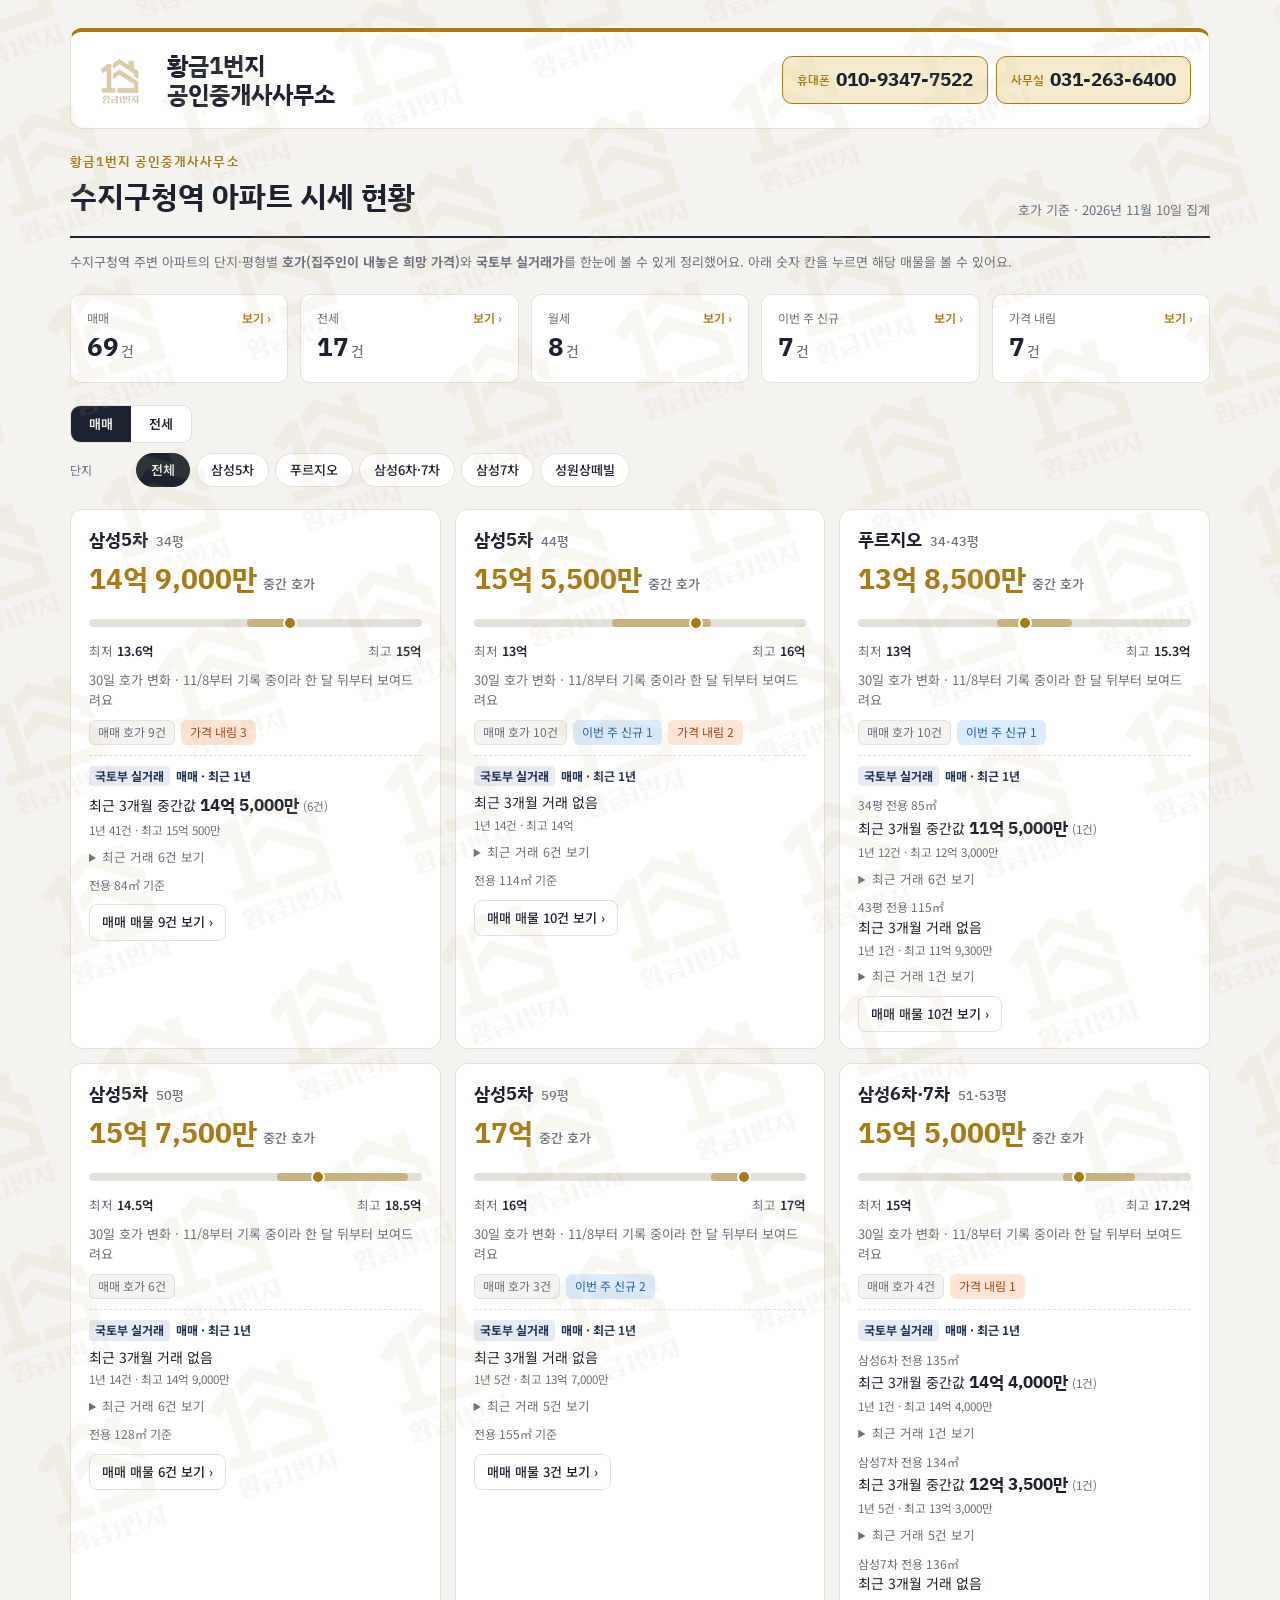
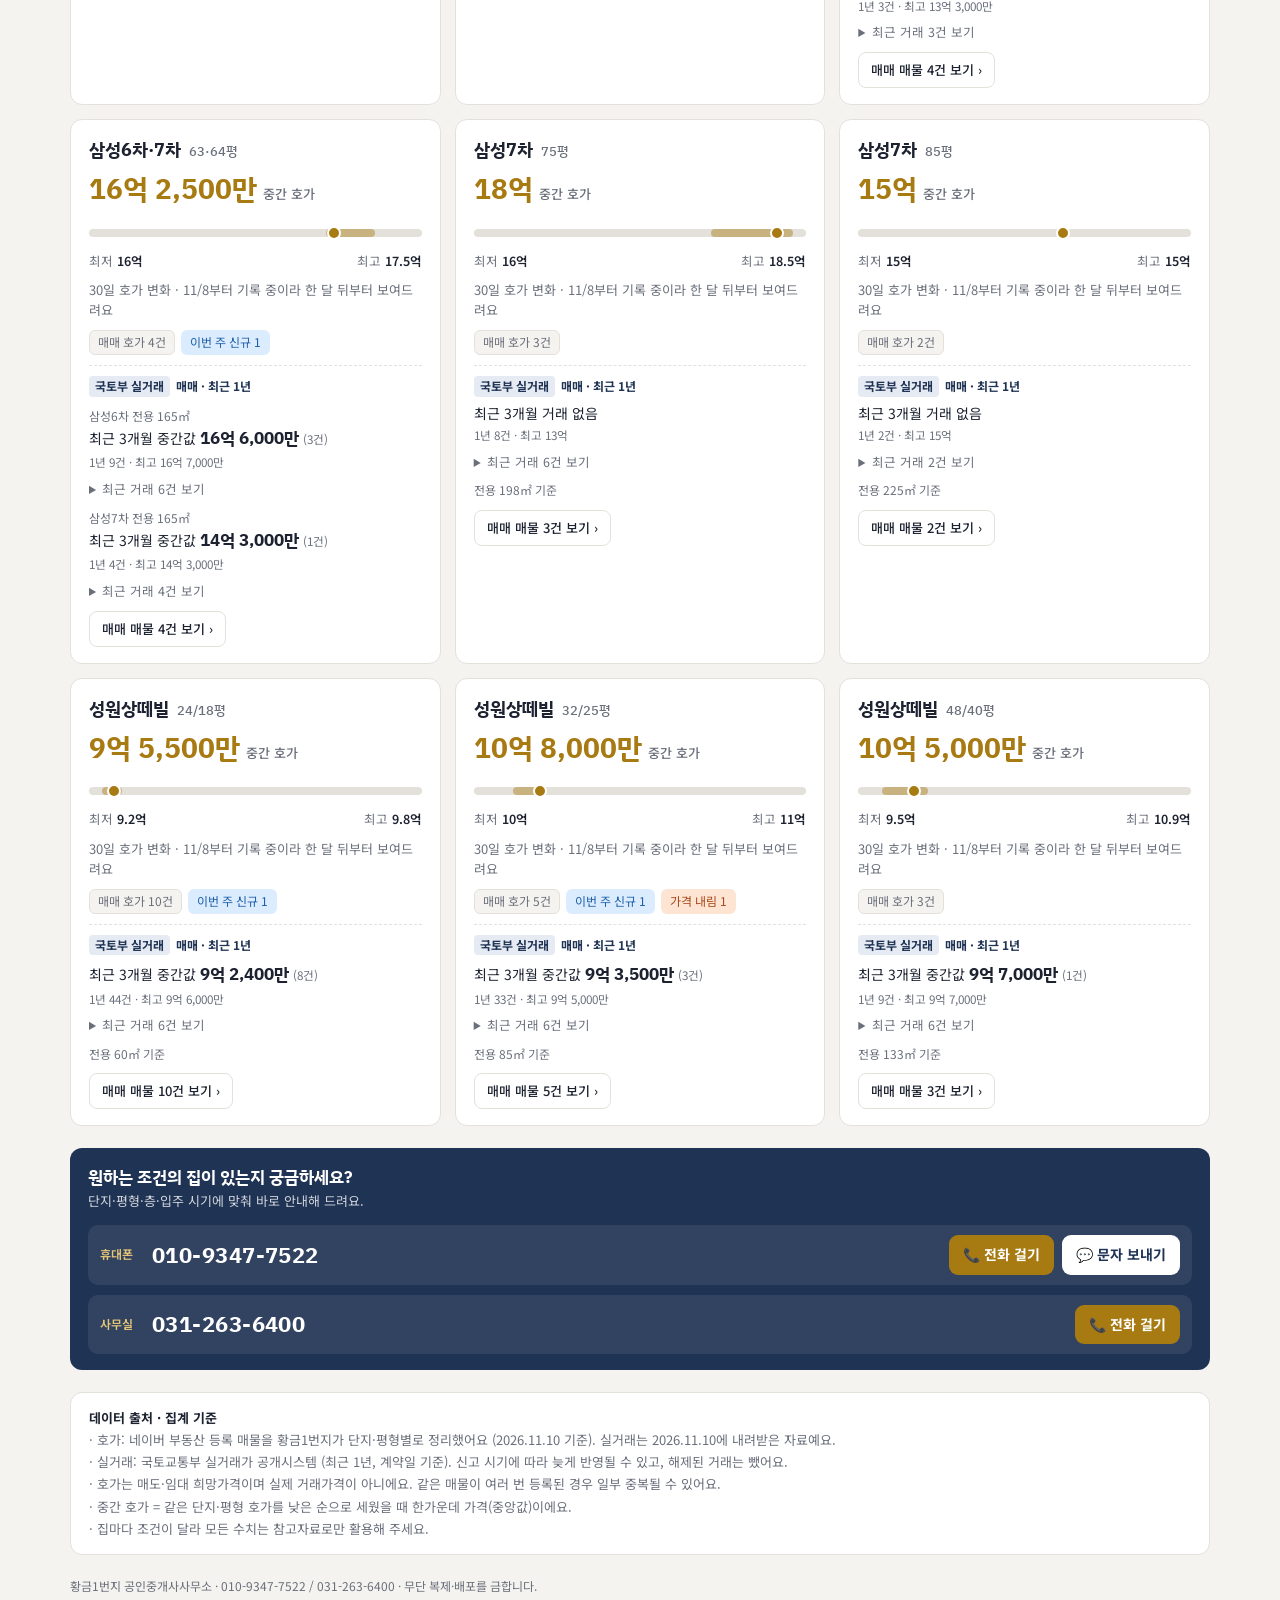
==== commit 1a75b0ca: "11/10 기준 시세 업데이트, 업데이트 도구(tools/) 추가 Co-Authored-By: Claude Opus 5.5 <noreply@anthropic.com> Claude-" ====
--- a/index.html
+++ b/index.html
@@ -2,6 +2,10 @@
 <html lang="ko">
 <head>
 <meta charset="utf-8">
+<meta name="robots" content="noindex, nofollow, noarchive">
+<meta name="googlebot" content="noindex, nofollow">
+<meta name="NaverBot" content="noindex, nofollow">
+<meta name="Yeti" content="noindex, nofollow">
 <meta name="viewport" content="width=device-width, initial-scale=1">
 <title>수지구청역 아파트 시세 현황 | 황금1번지 공인중개사사무소</title>
 <meta name="description" content="수지구청역 주변 아파트 단지·평형별 호가 시세 · 황금1번지 공인중개사사무소 010-9347-7522 / 031-263-6400">
@@ -273,7 +277,7 @@
       <div class="brand">황금1번지 공인중개사사무소</div>
       <h1>수지구청역 아파트 시세 현황</h1>
     </div>
-    <div class="asof">호가 기준 · 2026년 11월 8일 집계</div>
+    <div class="asof">호가 기준 · 2026년 11월 10일 집계</div>
   </header>
 
   <p class="note">수지구청역 주변 아파트의 단지·평형별 <b>호가(집주인이 내놓은 희망 가격)</b>와 <b>국토부 실거래가</b>를 한눈에 볼 수 있게 정리했어요. 아래 숫자 칸을 누르면 해당 매물을 볼 수 있어요.</p>
@@ -313,7 +317,7 @@
 
 <script>
 (function(){
-  const D = {"asof": "2026-11-08", "prevDate": null, "histStart": "2026-11-08", "groups": [{"g": "삼성5차 34평", "cx": "삼성5차", "py": "34평", "sale": {"n": 9, "min": 13.6, "med": 14.9, "max": 15.0}, "jeon": {"n": 1, "min": 7.5, "med": 7.5, "max": 7.5}, "wol": 0, "new": 0, "down": 3, "rt": [{"lab": "", "area": "84", "s": {"n": 41, "hi": 150500, "m3": 145000, "c3": 6, "last": [[261103, 138500, 7], [261031, 147000, 5], [261022, 150500, 7], [261014, 142000, 3], [261009, 149800, 6], [260813, 143000, 15]]}, "j": {"n": 31, "hi": 74000, "m3": 59850, "c3": 7, "last": [[261031, 53500, 7], [261018, 74000, 9], [261010, 58800, 7], [260911, 59850, 4], [260905, 50000, 14], [260820, 60000, 6]]}}]}, {"g": "삼성5차 44평", "cx": "삼성5차", "py": "44평", "sale": {"n": 10, "min": 13.0, "med": 15.55, "max": 16.0}, "jeon": {"n": 2, "min": 8.0, "med": 8.25, "max": 8.5}, "wol": 2, "new": 1, "down": 2, "rt": [{"lab": "", "area": "114", "s": {"n": 14, "hi": 140000, "m3": null, "c3": 0, "last": [[260722, 138000, 6], [260616, 137500, 9], [260530, 140000, 7], [260520, 93100, 16], [260514, 100000, 17], [260505, 81000, 15]]}, "j": {"n": 16, "hi": 88000, "m3": 74000, "c3": 2, "last": [[261017, 88000, 18], [260820, 60000, 14], [260712, 65000, 3], [260620, 50000, 17], [260613, 48000, 8], [260604, 70000, 13]]}}]}, {"g": "푸르지오 34·43평", "cx": "푸르지오", "py": "34·43평", "sale": {"n": 10, "min": 13.0, "med": 13.85, "max": 15.3}, "jeon": {"n": 1, "min": 7.6, "med": 7.6, "max": 7.6}, "wol": 1, "new": 1, "down": 0, "rt": [{"lab": "34평", "area": "85", "s": {"n": 12, "hi": 123000, "m3": 115000, "c3": 1, "last": [[260825, 115000, 17], [260725, 123000, 12], [260721, 118700, 19], [260717, 115000, 12], [260711, 118000, 13], [260507, 110000, 1]]}, "j": {"n": 28, "hi": 75000, "m3": 58800, "c3": 13, "last": [[261030, 56700, 17], [261027, 58800, 5], [261023, 56700, 4], [261021, 70500, 13], [261015, 72000, 3], [261009, 57700, 14]]}}, {"lab": "43평", "area": "115", "s": {"n": 1, "hi": 119300, "m3": null, "c3": 0, "last": [[251220, 119300, 8]]}, "j": {"n": 1, "hi": 68000, "m3": null, "c3": 0, "last": [[260117, 68000, 7]]}}]}, {"g": "삼성5차 50평", "cx": "삼성5차", "py": "50평", "sale": {"n": 6, "min": 14.5, "med": 15.75, "max": 18.5}, "jeon": null, "wol": 0, "new": 0, "down": 0, "rt": [{"lab": "", "area": "128", "s": {"n": 14, "hi": 149000, "m3": null, "c3": 0, "last": [[260711, 149000, 16], [260530, 145000, 4], [260526, 142000, 16], [260423, 129000, 9], [260305, 136000, 4], [260302, 132000, 6]]}, "j": {"n": 13, "hi": 95000, "m3": null, "c3": 0, "last": [[260725, 71400, 3], [260606, 95000, 17], [260516, 90000, 4], [260418, 80000, 8], [260416, 80000, 8], [260225, 40000, 16]]}}]}, {"g": "삼성5차 59평", "cx": "삼성5차", "py": "59평", "sale": {"n": 2, "min": 16.0, "med": 16.5, "max": 17.0}, "jeon": {"n": 1, "min": 9.5, "med": 9.5, "max": 9.5}, "wol": 0, "new": 1, "down": 0, "rt": [{"lab": "", "area": "155", "s": {"n": 5, "hi": 137000, "m3": null, "c3": 0, "last": [[260428, 130000, 4], [260312, 129500, 1], [260220, 137000, 5], [260130, 130000, 2], [260102, 117000, 1]]}, "j": {"n": 3, "hi": 80000, "m3": null, "c3": 0, "last": [[260730, 80000, 3], [260413, 80000, 7], [251125, 77000, 7]]}}]}, {"g": "삼성6차·7차 51·53평", "cx": "삼성6차·7차", "py": "51·53평", "sale": {"n": 4, "min": 15.0, "med": 15.5, "max": 17.2}, "jeon": {"n": 2, "min": 7.5, "med": 9.0, "max": 10.5}, "wol": 0, "new": 0, "down": 1, "rt": [{"lab": "삼성6차", "area": "135", "s": {"n": 1, "hi": 144000, "m3": 144000, "c3": 1, "last": [[260819, 144000, 8]]}, "j": {"n": 1, "hi": 72400, "m3": null, "c3": 0, "last": [[260711, 72400, 2]]}}, {"lab": "삼성7차", "area": "134", "s": {"n": 5, "hi": 133000, "m3": 123500, "c3": 1, "last": [[260811, 123500, 3], [260704, 133000, 11], [260515, 122500, 7], [260406, 100000, 4], [251213, 115000, 5]]}, "j": {"n": 1, "hi": 60900, "m3": null, "c3": 0, "last": [[260428, 60900, 15]]}}, {"lab": "삼성7차", "area": "136", "s": {"n": 3, "hi": 133000, "m3": null, "c3": 0, "last": [[260704, 133000, 10], [260121, 110000, 1], [251222, 105000, 10]]}, "j": {"n": 2, "hi": 68250, "m3": null, "c3": 0, "last": [[260717, 68250, 11], [260717, 68250, 11]]}}]}, {"g": "삼성6차·7차 63·64평", "cx": "삼성6차·7차", "py": "63·64평", "sale": {"n": 4, "min": 16.0, "med": 16.25, "max": 17.0}, "jeon": {"n": 1, "min": 8.0, "med": 8.0, "max": 8.0}, "wol": 0, "new": 1, "down": 0, "rt": [{"lab": "삼성6차", "area": "165", "s": {"n": 8, "hi": 167000, "m3": 162500, "c3": 2, "last": [[261008, 167000, 9], [260910, 158000, 5], [260620, 150000, 10], [260613, 149000, 4], [260506, 149000, 6], [260320, 147000, 8]]}, "j": {"n": 7, "hi": 85000, "m3": 80625, "c3": 2, "last": [[261017, 82500, 4], [261001, 78750, 3], [260720, 75000, 3], [251129, 63000, 12], [251125, 83000, 8], [251122, 75000, 11]]}}, {"lab": "삼성7차", "area": "165", "s": {"n": 4, "hi": 143000, "m3": 143000, "c3": 1, "last": [[261027, 143000, 9], [260630, 129000, 7], [260225, 140000, 12], [260117, 121500, 8]]}, "j": {"n": 2, "hi": 80000, "m3": null, "c3": 0, "last": [[260729, 69300, 5], [260716, 80000, 4]]}}]}, {"g": "삼성7차 75평", "cx": "삼성7차", "py": "75평", "sale": {"n": 3, "min": 16.0, "med": 18.0, "max": 18.5}, "jeon": null, "wol": 0, "new": 0, "down": 0, "rt": [{"lab": "", "area": "198", "s": {"n": 8, "hi": 130000, "m3": null, "c3": 0, "last": [[260630, 125000, 3], [260603, 127000, 12], [260530, 130000, 10], [260515, 130000, 13], [260422, 120000, 2], [260307, 119500, 2]]}, "j": {"n": 4, "hi": 85000, "m3": 80000, "c3": 1, "last": [[261031, 80000, 5], [260709, 70000, 12], [260709, 70000, 12], [260314, 85000, 6]]}}]}, {"g": "삼성7차 85평", "cx": "삼성7차", "py": "85평", "sale": {"n": 2, "min": 15.0, "med": 15.0, "max": 15.0}, "jeon": null, "wol": 0, "new": 0, "down": 0, "rt": [{"lab": "", "area": "225", "s": {"n": 2, "hi": 150000, "m3": null, "c3": 0, "last": [[260806, 134000, 5], [260711, 150000, 4]]}, "j": {"n": 6, "hi": 100000, "m3": 78000, "c3": 1, "last": [[261030, 78000, 11], [260723, 100000, 7], [260512, 75000, 11], [260120, 78000, 11], [251119, 75000, 1], [251119, 75000, 1]]}}]}, {"g": "성원상떼빌 24/18평", "cx": "성원상떼빌", "py": "24/18평", "sale": {"n": 10, "min": 9.2, "med": 9.55, "max": 9.8}, "jeon": {"n": 1, "min": 5.0, "med": 5.0, "max": 5.0}, "wol": 1, "new": 1, "down": 0, "rt": [{"lab": "", "area": "60", "s": {"n": 44, "hi": 96000, "m3": 92400, "c3": 8, "last": [[261028, 93000, 9], [261028, 92800, 13], [261024, 90000, 5], [261020, 96000, 8], [261014, 92000, 11], [261010, 88500, 16]]}, "j": {"n": 49, "hi": 47000, "m3": 44500, "c3": 10, "last": [[261106, 44000, 2], [261024, 45000, 7], [261023, 45500, 16], [261022, 45000, 6], [261007, 34650, 3], [261002, 38325, 5]]}}]}, {"g": "성원상떼빌 32/25평", "cx": "성원상떼빌", "py": "32/25평", "sale": {"n": 5, "min": 10.0, "med": 10.8, "max": 11.0}, "jeon": {"n": 7, "min": 5.2, "med": 5.6, "max": 6.0}, "wol": 2, "new": 1, "down": 1, "rt": [{"lab": "", "area": "85", "s": {"n": 33, "hi": 95000, "m3": 93500, "c3": 3, "last": [[261007, 95000, 19], [260919, 75000, 1], [260918, 93500, 10], [260808, 93800, 8], [260723, 91000, 14], [260702, 84000, 1]]}, "j": {"n": 44, "hi": 60000, "m3": 52000, "c3": 10, "last": [[261028, 60000, 5], [261024, 52000, 7], [261016, 59000, 4], [261012, 43000, 6], [261010, 50000, 7], [261009, 55000, 6]]}}]}, {"g": "성원상떼빌 48/40평", "cx": "성원상떼빌", "py": "48/40평", "sale": {"n": 3, "min": 9.5, "med": 10.5, "max": 10.9}, "jeon": {"n": 1, "min": 7.0, "med": 7.0, "max": 7.0}, "wol": 2, "new": 0, "down": 0, "rt": [{"lab": "", "area": "133", "s": {"n": 9, "hi": 97000, "m3": 97000, "c3": 1, "last": [[261009, 97000, 6], [260528, 83000, 10], [260417, 60000, 8], [260320, 93000, 17], [260225, 92000, 10], [260224, 90000, 4]]}, "j": {"n": 10, "hi": 65000, "m3": 54400, "c3": 2, "last": [[260829, 50000, 2], [260813, 58800, 3], [260506, 60000, 12], [260314, 59000, 1], [260314, 64000, 3], [260110, 65000, 16]]}}]}], "tot": {"sale": 68, "jeon": 17, "wol": 8, "new": 6, "down": 7}, "list": [{"g": "삼성5차 34평", "t": "매매", "d": "510", "b": "중층", "p": "14.9", "x": "15→14.9", "n": 0, "dn": 1, "se": 0}, {"g": "삼성5차 34평", "t": "매매", "d": "515", "b": "저층", "p": "13.6", "x": "", "n": 0, "dn": 0, "se": 1}, {"g": "삼성5차 34평", "t": "매매", "d": "515", "b": "중층", "p": "15", "x": "15.5→15", "n": 0, "dn": 1, "se": 1}, {"g": "삼성5차 34평", "t": "매매", "d": "515", "b": "고층", "p": "15", "x": "", "n": 0, "dn": 0, "se": 0}, {"g": "삼성5차 34평", "t": "매매", "d": "516", "b": "고층", "p": "14.9", "x": "", "n": 0, "dn": 0, "se": 0}, {"g": "삼성5차 34평", "t": "매매", "d": "518", "b": "고층", "p": "15", "x": "", "n": 0, "dn": 0, "se": 0}, {"g": "삼성5차 34평", "t": "매매", "d": "523", "b": "중층", "p": "15", "x": "", "n": 0, "dn": 0, "se": 0}, {"g": "삼성5차 34평", "t": "매매", "d": "523", "b": "중층", "p": "14.8", "x": "15→14.8", "n": 0, "dn": 1, "se": 0}, {"g": "삼성5차 34평", "t": "매매", "d": "524", "b": "중층", "p": "14.8", "x": "", "n": 0, "dn": 0, "se": 0}, {"g": "삼성5차 34평", "t": "전세", "d": "526", "b": "고층", "p": "7.5", "x": "", "n": 0, "dn": 0, "se": 0}, {"g": "삼성5차 50평", "t": "매매", "d": "504", "b": "중층", "p": "18.5", "x": "", "n": 0, "dn": 0, "se": 0}, {"g": "삼성5차 50평", "t": "매매", "d": "509", "b": "저층", "p": "16", "x": "", "n": 0, "dn": 0, "se": 1}, {"g": "삼성5차 50평", "t": "매매", "d": "522", "b": "저층", "p": "14.5", "x": "14-14.5", "n": 0, "dn": 0, "se": 0}, {"g": "삼성5차 50평", "t": "매매", "d": "522", "b": "저층", "p": "14.5", "x": "", "n": 0, "dn": 0, "se": 1}, {"g": "삼성5차 50평", "t": "매매", "d": "525", "b": "고층", "p": "15.5", "x": "", "n": 0, "dn": 0, "se": 0}, {"g": "삼성5차 50평", "t": "매매", "d": "525", "b": "고층", "p": "16.8", "x": "", "n": 0, "dn": 0, "se": 0}, {"g": "삼성6차·7차 63·64평", "t": "매매", "d": "611", "b": "고층", "p": "17", "x": "", "n": 1, "dn": 0, "se": 0}, {"g": "삼성6차·7차 63·64평", "t": "매매", "d": "705", "b": "저층", "p": "16", "x": "", "n": 0, "dn": 0, "se": 0}, {"g": "삼성6차·7차 63·64평", "t": "매매", "d": "706", "b": "중층", "p": "16.5", "x": "", "n": 0, "dn": 0, "se": 0}, {"g": "삼성6차·7차 63·64평", "t": "매매", "d": "706", "b": "고층", "p": "16", "x": "", "n": 0, "dn": 0, "se": 0}, {"g": "삼성6차·7차 63·64평", "t": "전세", "d": "705", "b": "중층", "p": "8", "x": "", "n": 0, "dn": 0, "se": 0}, {"g": "성원상떼빌 24/18평", "t": "매매", "d": "109", "b": "중층", "p": "9.6", "x": "", "n": 0, "dn": 0, "se": 0}, {"g": "성원상떼빌 24/18평", "t": "매매", "d": "110", "b": "중층", "p": "9.8", "x": "", "n": 1, "dn": 0, "se": 0}, {"g": "성원상떼빌 24/18평", "t": "매매", "d": "110", "b": "고층", "p": "9.6", "x": "", "n": 0, "dn": 0, "se": 0}, {"g": "성원상떼빌 24/18평", "t": "매매", "d": "111", "b": "중층", "p": "9.6", "x": "", "n": 0, "dn": 0, "se": 0}, {"g": "성원상떼빌 24/18평", "t": "매매", "d": "113", "b": "고층", "p": "9.5", "x": "", "n": 0, "dn": 0, "se": 0}, {"g": "성원상떼빌 24/18평", "t": "매매", "d": "113", "b": "중층", "p": "9.4", "x": "", "n": 0, "dn": 0, "se": 0}, {"g": "성원상떼빌 24/18평", "t": "매매", "d": "114", "b": "저층", "p": "9.3", "x": "", "n": 0, "dn": 0, "se": 0}, {"g": "성원상떼빌 24/18평", "t": "매매", "d": "114", "b": "중층", "p": "9.2", "x": "", "n": 0, "dn": 0, "se": 0}, {"g": "성원상떼빌 24/18평", "t": "매매", "d": "114", "b": "중층", "p": "9.4", "x": "", "n": 0, "dn": 0, "se": 0}, {"g": "성원상떼빌 24/18평", "t": "매매", "d": "114", "b": "고층", "p": "9.7", "x": "", "n": 0, "dn": 0, "se": 0}, {"g": "성원상떼빌 24/18평", "t": "전세", "d": "110", "b": "중층", "p": "5", "x": "", "n": 0, "dn": 0, "se": 0}, {"g": "성원상떼빌 24/18평", "t": "월세", "d": "110", "b": "고층", "p": "1/160", "x": "", "n": 0, "dn": 0, "se": 0}, {"g": "삼성5차 44평", "t": "매매", "d": "501", "b": "고층", "p": "15.8", "x": "16.5→15.8", "n": 0, "dn": 1, "se": 1}, {"g": "삼성5차 44평", "t": "매매", "d": "514", "b": "중층", "p": "16", "x": "", "n": 0, "dn": 0, "se": 0}, {"g": "삼성5차 44평", "t": "매매", "d": "520", "b": "저층", "p": "13", "x": "", "n": 0, "dn": 0, "se": 1}, {"g": "삼성5차 44평", "t": "매매", "d": "520", "b": "저층", "p": "16", "x": "", "n": 0, "dn": 0, "se": 0}, {"g": "삼성5차 44평", "t": "매매", "d": "520", "b": "중층", "p": "15.5", "x": "", "n": 0, "dn": 0, "se": 1}, {"g": "삼성5차 44평", "t": "매매", "d": "520", "b": "중층", "p": "16", "x": "", "n": 0, "dn": 0, "se": 0}, {"g": "삼성5차 44평", "t": "매매", "d": "520", "b": "고층", "p": "15.6", "x": "", "n": 0, "dn": 0, "se": 0}, {"g": "삼성5차 44평", "t": "매매", "d": "520", "b": "고층", "p": "15.5", "x": "", "n": 1, "dn": 0, "se": 0}, {"g": "삼성5차 44평", "t": "매매", "d": "521", "b": "저층", "p": "15", "x": "", "n": 0, "dn": 0, "se": 1}, {"g": "삼성5차 44평", "t": "매매", "d": "521", "b": "저층", "p": "14.9", "x": "15.8→15.5", "n": 0, "dn": 1, "se": 0}, {"g": "삼성5차 44평", "t": "전세", "d": "512", "b": "중층", "p": "8", "x": "", "n": 0, "dn": 0, "se": 0}, {"g": "삼성5차 44평", "t": "전세", "d": "521", "b": "중층", "p": "8.5", "x": "", "n": 0, "dn": 0, "se": 0}, {"g": "삼성5차 44평", "t": "월세", "d": "520", "b": "중층", "p": "1/300", "x": "", "n": 0, "dn": 0, "se": 0}, {"g": "삼성5차 44평", "t": "월세", "d": "521", "b": "고층", "p": "4.5~160\n5~140", "x": "", "n": 0, "dn": 0, "se": 0}, {"g": "삼성5차 59평", "t": "매매", "d": "505", "b": "중층", "p": "17", "x": "", "n": 0, "dn": 0, "se": 1}, {"g": "삼성5차 59평", "t": "매매", "d": "505", "b": "저층", "p": "16", "x": "", "n": 0, "dn": 0, "se": 0}, {"g": "삼성5차 59평", "t": "전세", "d": "505", "b": "-", "p": "9.5", "x": "", "n": 1, "dn": 0, "se": 0}, {"g": "삼성7차 75평", "t": "매매", "d": "707", "b": "저층", "p": "18", "x": "", "n": 0, "dn": 0, "se": 0}, {"g": "삼성7차 75평", "t": "매매", "d": "708", "b": "중층", "p": "18.5", "x": "", "n": 0, "dn": 0, "se": 0}, {"g": "삼성7차 75평", "t": "매매", "d": "708", "b": "중층", "p": "16", "x": "", "n": 0, "dn": 0, "se": 0}, {"g": "성원상떼빌 32/25평", "t": "매매", "d": "101", "b": "중층", "p": "10", "x": "10.2→10.4", "n": 0, "dn": 0, "se": 1}, {"g": "성원상떼빌 32/25평", "t": "매매", "d": "103", "b": "중층", "p": "11", "x": "", "n": 1, "dn": 0, "se": 0}, {"g": "성원상떼빌 32/25평", "t": "매매", "d": "103", "b": "고층", "p": "10.8", "x": "", "n": 0, "dn": 0, "se": 0}, {"g": "성원상떼빌 32/25평", "t": "매매", "d": "104", "b": "저층", "p": "10", "x": "9.6→10", "n": 0, "dn": 0, "se": 0}, {"g": "성원상떼빌 32/25평", "t": "매매", "d": "102", "b": "고층", "p": "11", "x": "", "n": 0, "dn": 0, "se": 0}, {"g": "성원상떼빌 32/25평", "t": "전세", "d": "101", "b": "저층", "p": "5.6", "x": "5.5-5.8", "n": 0, "dn": 0, "se": 0}, {"g": "성원상떼빌 32/25평", "t": "전세", "d": "102", "b": "저층", "p": "5.5", "x": "", "n": 0, "dn": 0, "se": 0}, {"g": "성원상떼빌 32/25평", "t": "전세", "d": "103", "b": "저층", "p": "6", "x": "", "n": 0, "dn": 0, "se": 0}, {"g": "성원상떼빌 32/25평", "t": "전세", "d": "105", "b": "고층", "p": "5.2", "x": "", "n": 0, "dn": 0, "se": 0}, {"g": "성원상떼빌 32/25평", "t": "전세", "d": "106", "b": "저층", "p": "5.4", "x": "5.6→5.4", "n": 0, "dn": 1, "se": 0}, {"g": "성원상떼빌 32/25평", "t": "전세", "d": "104", "b": "저층", "p": "5.9", "x": "", "n": 0, "dn": 0, "se": 0}, {"g": "성원상떼빌 32/25평", "t": "전세", "d": "101", "b": "고층", "p": "5.7", "x": "", "n": 0, "dn": 0, "se": 0}, {"g": "성원상떼빌 32/25평", "t": "월세", "d": "106", "b": "중층", "p": "500/320", "x": "", "n": 0, "dn": 0, "se": 0}, {"g": "성원상떼빌 32/25평", "t": "월세", "d": "102", "b": "저층", "p": "3.2/50", "x": "", "n": 0, "dn": 0, "se": 0}, {"g": "푸르지오 34·43평", "t": "매매", "d": "101", "b": "중층", "p": "13.8", "x": "", "n": 0, "dn": 0, "se": 0}, {"g": "푸르지오 34·43평", "t": "매매", "d": "101", "b": "중층", "p": "13.8", "x": "", "n": 0, "dn": 0, "se": 0}, {"g": "푸르지오 34·43평", "t": "매매", "d": "101", "b": "고층", "p": "13", "x": "", "n": 0, "dn": 0, "se": 1}, {"g": "푸르지오 34·43평", "t": "매매", "d": "104", "b": "저층", "p": "14", "x": "", "n": 0, "dn": 0, "se": 0}, {"g": "푸르지오 34·43평", "t": "매매", "d": "104", "b": "저층", "p": "13", "x": "", "n": 0, "dn": 0, "se": 0}, {"g": "푸르지오 34·43평", "t": "매매", "d": "104", "b": "중층", "p": "13.2", "x": "", "n": 0, "dn": 0, "se": 0}, {"g": "푸르지오 34·43평", "t": "매매", "d": "104", "b": "고층", "p": "14", "x": "", "n": 0, "dn": 0, "se": 0}, {"g": "푸르지오 34·43평", "t": "매매", "d": "106", "b": "저층", "p": "14", "x": "", "n": 0, "dn": 0, "se": 0}, {"g": "푸르지오 34·43평", "t": "매매", "d": "106", "b": "중층", "p": "13.9", "x": "", "n": 1, "dn": 0, "se": 0}, {"g": "푸르지오 34·43평", "t": "매매", "d": "105", "b": "저층", "p": "15.3", "x": "", "n": 0, "dn": 0, "se": 0}, {"g": "푸르지오 34·43평", "t": "전세", "d": "102", "b": "중층", "p": "7.6", "x": "", "n": 0, "dn": 0, "se": 0}, {"g": "푸르지오 34·43평", "t": "월세", "d": "101", "b": "저층", "p": "2/210", "x": "", "n": 0, "dn": 0, "se": 0}, {"g": "삼성6차·7차 51·53평", "t": "매매", "d": "710", "b": "저층", "p": "15", "x": "", "n": 0, "dn": 0, "se": 0}, {"g": "삼성6차·7차 51·53평", "t": "매매", "d": "710", "b": "중층", "p": "15", "x": "", "n": 0, "dn": 0, "se": 0}, {"g": "삼성6차·7차 51·53평", "t": "매매", "d": "710", "b": "저층", "p": "16", "x": "", "n": 0, "dn": 0, "se": 0}, {"g": "삼성6차·7차 51·53평", "t": "매매", "d": "606", "b": "고층", "p": "17.2", "x": "17.7→17.2", "n": 0, "dn": 1, "se": 0}, {"g": "삼성6차·7차 51·53평", "t": "전세", "d": "710", "b": "저층", "p": "7.5", "x": "", "n": 0, "dn": 0, "se": 0}, {"g": "삼성6차·7차 51·53평", "t": "전세", "d": "606", "b": "고층", "p": "10.5", "x": "", "n": 0, "dn": 0, "se": 0}, {"g": "삼성7차 85평", "t": "매매", "d": "703", "b": "고층", "p": "15", "x": "", "n": 0, "dn": 0, "se": 0}, {"g": "삼성7차 85평", "t": "매매", "d": "703", "b": "저층", "p": "15", "x": "", "n": 0, "dn": 0, "se": 0}, {"g": "성원상떼빌 48/40평", "t": "매매", "d": "115", "b": "저층", "p": "9.5", "x": "", "n": 0, "dn": 0, "se": 0}, {"g": "성원상떼빌 48/40평", "t": "매매", "d": "115", "b": "저층", "p": "10.5", "x": "10-10.5", "n": 0, "dn": 0, "se": 0}, {"g": "성원상떼빌 48/40평", "t": "매매", "d": "115", "b": "저층", "p": "10.9", "x": "", "n": 0, "dn": 0, "se": 0}, {"g": "성원상떼빌 48/40평", "t": "전세", "d": "119", "b": "저층", "p": "7\n5.5/80", "x": "", "n": 0, "dn": 0, "se": 0}, {"g": "성원상떼빌 48/40평", "t": "월세", "d": "115", "b": "저층", "p": "4/120\n3/160", "x": "", "n": 0, "dn": 0, "se": 0}, {"g": "성원상떼빌 48/40평", "t": "월세", "d": "116", "b": "중층", "p": "2/180", "x": "", "n": 0, "dn": 0, "se": 0}]};
+  const D = {"asof": "2026-11-10", "rtAsof": "2026-11-10", "prevDate": null, "histStart": "2026-11-08", "groups": [{"g": "삼성5차 34평", "cx": "삼성5차", "py": "34평", "sale": {"n": 9, "min": 13.6, "med": 14.9, "max": 15.0}, "jeon": {"n": 1, "min": 7.5, "med": 7.5, "max": 7.5}, "wol": 0, "new": 0, "down": 3, "rt": [{"lab": "", "area": "84", "s": {"n": 41, "hi": 150500, "m3": 145000, "c3": 6, "last": [[261103, 138500, 7], [261031, 147000, 5], [261022, 150500, 7], [261014, 142000, 3], [261009, 149800, 6], [260813, 143000, 15]]}, "j": {"n": 31, "hi": 74000, "m3": 59850, "c3": 7, "last": [[261031, 53500, 7], [261018, 74000, 9], [261010, 58800, 7], [260911, 59850, 4], [260905, 50000, 14], [260820, 60000, 6]]}}]}, {"g": "삼성5차 44평", "cx": "삼성5차", "py": "44평", "sale": {"n": 10, "min": 13.0, "med": 15.55, "max": 16.0}, "jeon": {"n": 2, "min": 8.0, "med": 8.25, "max": 8.5}, "wol": 2, "new": 1, "down": 2, "rt": [{"lab": "", "area": "114", "s": {"n": 14, "hi": 140000, "m3": null, "c3": 0, "last": [[260722, 138000, 6], [260616, 137500, 9], [260530, 140000, 7], [260520, 93100, 16], [260514, 100000, 17], [260505, 81000, 15]]}, "j": {"n": 16, "hi": 88000, "m3": 74000, "c3": 2, "last": [[261017, 88000, 18], [260820, 60000, 14], [260712, 65000, 3], [260620, 50000, 17], [260613, 48000, 8], [260604, 70000, 13]]}}]}, {"g": "푸르지오 34·43평", "cx": "푸르지오", "py": "34·43평", "sale": {"n": 10, "min": 13.0, "med": 13.85, "max": 15.3}, "jeon": {"n": 1, "min": 7.6, "med": 7.6, "max": 7.6}, "wol": 1, "new": 1, "down": 0, "rt": [{"lab": "34평", "area": "85", "s": {"n": 12, "hi": 123000, "m3": 115000, "c3": 1, "last": [[260825, 115000, 17], [260725, 123000, 12], [260721, 118700, 19], [260717, 115000, 12], [260711, 118000, 13], [260507, 110000, 1]]}, "j": {"n": 28, "hi": 75000, "m3": 58800, "c3": 13, "last": [[261030, 56700, 17], [261027, 58800, 5], [261023, 56700, 4], [261021, 70500, 13], [261015, 72000, 3], [261009, 57700, 14]]}}, {"lab": "43평", "area": "115", "s": {"n": 1, "hi": 119300, "m3": null, "c3": 0, "last": [[251220, 119300, 8]]}, "j": {"n": 1, "hi": 68000, "m3": null, "c3": 0, "last": [[260117, 68000, 7]]}}]}, {"g": "삼성5차 50평", "cx": "삼성5차", "py": "50평", "sale": {"n": 6, "min": 14.5, "med": 15.75, "max": 18.5}, "jeon": null, "wol": 0, "new": 0, "down": 0, "rt": [{"lab": "", "area": "128", "s": {"n": 14, "hi": 149000, "m3": null, "c3": 0, "last": [[260711, 149000, 16], [260530, 145000, 4], [260526, 142000, 16], [260423, 129000, 9], [260305, 136000, 4], [260302, 132000, 6]]}, "j": {"n": 13, "hi": 95000, "m3": null, "c3": 0, "last": [[260725, 71400, 3], [260606, 95000, 17], [260516, 90000, 4], [260418, 80000, 8], [260416, 80000, 8], [260225, 40000, 16]]}}]}, {"g": "삼성5차 59평", "cx": "삼성5차", "py": "59평", "sale": {"n": 3, "min": 16.0, "med": 17.0, "max": 17.0}, "jeon": {"n": 1, "min": 9.5, "med": 9.5, "max": 9.5}, "wol": 0, "new": 2, "down": 0, "rt": [{"lab": "", "area": "155", "s": {"n": 5, "hi": 137000, "m3": null, "c3": 0, "last": [[260428, 130000, 4], [260312, 129500, 1], [260220, 137000, 5], [260130, 130000, 2], [260102, 117000, 1]]}, "j": {"n": 3, "hi": 80000, "m3": null, "c3": 0, "last": [[260730, 80000, 3], [260413, 80000, 7], [251125, 77000, 7]]}}]}, {"g": "삼성6차·7차 51·53평", "cx": "삼성6차·7차", "py": "51·53평", "sale": {"n": 4, "min": 15.0, "med": 15.5, "max": 17.2}, "jeon": {"n": 2, "min": 7.5, "med": 9.0, "max": 10.5}, "wol": 0, "new": 0, "down": 1, "rt": [{"lab": "삼성6차", "area": "135", "s": {"n": 1, "hi": 144000, "m3": 144000, "c3": 1, "last": [[260819, 144000, 8]]}, "j": {"n": 1, "hi": 72400, "m3": null, "c3": 0, "last": [[260711, 72400, 2]]}}, {"lab": "삼성7차", "area": "134", "s": {"n": 5, "hi": 133000, "m3": 123500, "c3": 1, "last": [[260811, 123500, 3], [260704, 133000, 11], [260515, 122500, 7], [260406, 100000, 4], [251213, 115000, 5]]}, "j": {"n": 1, "hi": 60900, "m3": null, "c3": 0, "last": [[260428, 60900, 15]]}}, {"lab": "삼성7차", "area": "136", "s": {"n": 3, "hi": 133000, "m3": null, "c3": 0, "last": [[260704, 133000, 10], [260121, 110000, 1], [251222, 105000, 10]]}, "j": {"n": 2, "hi": 68250, "m3": null, "c3": 0, "last": [[260717, 68250, 11], [260717, 68250, 11]]}}]}, {"g": "삼성6차·7차 63·64평", "cx": "삼성6차·7차", "py": "63·64평", "sale": {"n": 4, "min": 16.0, "med": 16.25, "max": 17.5}, "jeon": {"n": 1, "min": 8.0, "med": 8.0, "max": 8.0}, "wol": 0, "new": 1, "down": 0, "rt": [{"lab": "삼성6차", "area": "165", "s": {"n": 9, "hi": 167000, "m3": 166000, "c3": 3, "last": [[261103, 166000, 3], [261008, 167000, 9], [260910, 158000, 5], [260620, 150000, 10], [260613, 149000, 4], [260506, 149000, 6]]}, "j": {"n": 7, "hi": 85000, "m3": 80625, "c3": 2, "last": [[261017, 82500, 4], [261001, 78750, 3], [260720, 75000, 3], [251129, 63000, 12], [251125, 83000, 8], [251122, 75000, 11]]}}, {"lab": "삼성7차", "area": "165", "s": {"n": 4, "hi": 143000, "m3": 143000, "c3": 1, "last": [[261027, 143000, 9], [260630, 129000, 7], [260225, 140000, 12], [260117, 121500, 8]]}, "j": {"n": 2, "hi": 80000, "m3": null, "c3": 0, "last": [[260729, 69300, 5], [260716, 80000, 4]]}}]}, {"g": "삼성7차 75평", "cx": "삼성7차", "py": "75평", "sale": {"n": 3, "min": 16.0, "med": 18.0, "max": 18.5}, "jeon": null, "wol": 0, "new": 0, "down": 0, "rt": [{"lab": "", "area": "198", "s": {"n": 8, "hi": 130000, "m3": null, "c3": 0, "last": [[260630, 125000, 3], [260603, 127000, 12], [260530, 130000, 10], [260515, 130000, 13], [260422, 120000, 2], [260307, 119500, 2]]}, "j": {"n": 4, "hi": 85000, "m3": 80000, "c3": 1, "last": [[261031, 80000, 5], [260709, 70000, 12], [260709, 70000, 12], [260314, 85000, 6]]}}]}, {"g": "삼성7차 85평", "cx": "삼성7차", "py": "85평", "sale": {"n": 2, "min": 15.0, "med": 15.0, "max": 15.0}, "jeon": null, "wol": 0, "new": 0, "down": 0, "rt": [{"lab": "", "area": "225", "s": {"n": 2, "hi": 150000, "m3": null, "c3": 0, "last": [[260806, 134000, 5], [260711, 150000, 4]]}, "j": {"n": 6, "hi": 100000, "m3": 78000, "c3": 1, "last": [[261030, 78000, 11], [260723, 100000, 7], [260512, 75000, 11], [260120, 78000, 11], [251119, 75000, 1], [251119, 75000, 1]]}}]}, {"g": "성원상떼빌 24/18평", "cx": "성원상떼빌", "py": "24/18평", "sale": {"n": 10, "min": 9.2, "med": 9.55, "max": 9.8}, "jeon": {"n": 1, "min": 5.0, "med": 5.0, "max": 5.0}, "wol": 1, "new": 1, "down": 0, "rt": [{"lab": "", "area": "60", "s": {"n": 44, "hi": 96000, "m3": 92400, "c3": 8, "last": [[261028, 92800, 13], [261028, 93000, 9], [261024, 90000, 5], [261020, 96000, 8], [261014, 92000, 11], [261010, 88500, 16]]}, "j": {"n": 49, "hi": 47000, "m3": 44500, "c3": 10, "last": [[261106, 44000, 2], [261024, 45000, 7], [261023, 45500, 16], [261022, 45000, 6], [261007, 34650, 3], [261002, 38325, 5]]}}]}, {"g": "성원상떼빌 32/25평", "cx": "성원상떼빌", "py": "32/25평", "sale": {"n": 5, "min": 10.0, "med": 10.8, "max": 11.0}, "jeon": {"n": 7, "min": 5.2, "med": 5.6, "max": 6.0}, "wol": 2, "new": 1, "down": 1, "rt": [{"lab": "", "area": "85", "s": {"n": 33, "hi": 95000, "m3": 93500, "c3": 3, "last": [[261007, 95000, 19], [260919, 75000, 1], [260918, 93500, 10], [260808, 93800, 8], [260723, 91000, 14], [260702, 84000, 1]]}, "j": {"n": 44, "hi": 60000, "m3": 52000, "c3": 10, "last": [[261028, 60000, 5], [261024, 52000, 7], [261016, 59000, 4], [261012, 43000, 6], [261010, 50000, 7], [261009, 55000, 6]]}}]}, {"g": "성원상떼빌 48/40평", "cx": "성원상떼빌", "py": "48/40평", "sale": {"n": 3, "min": 9.5, "med": 10.5, "max": 10.9}, "jeon": {"n": 1, "min": 7.0, "med": 7.0, "max": 7.0}, "wol": 2, "new": 0, "down": 0, "rt": [{"lab": "", "area": "133", "s": {"n": 9, "hi": 97000, "m3": 97000, "c3": 1, "last": [[261009, 97000, 6], [260528, 83000, 10], [260417, 60000, 8], [260320, 93000, 17], [260225, 92000, 10], [260224, 90000, 4]]}, "j": {"n": 10, "hi": 65000, "m3": 54400, "c3": 2, "last": [[260829, 50000, 2], [260813, 58800, 3], [260506, 60000, 12], [260314, 59000, 1], [260314, 64000, 3], [260110, 65000, 16]]}}]}], "tot": {"sale": 69, "jeon": 17, "wol": 8, "new": 7, "down": 7}, "list": [{"g": "삼성5차 34평", "t": "매매", "d": "510", "b": "중층", "p": "14.9", "x": "15→14.9", "n": 0, "dn": 1, "se": 0}, {"g": "삼성5차 34평", "t": "매매", "d": "515", "b": "저층", "p": "13.6", "x": "", "n": 0, "dn": 0, "se": 1}, {"g": "삼성5차 34평", "t": "매매", "d": "515", "b": "중층", "p": "15", "x": "15.5→15", "n": 0, "dn": 1, "se": 1}, {"g": "삼성5차 34평", "t": "매매", "d": "515", "b": "고층", "p": "15", "x": "", "n": 0, "dn": 0, "se": 0}, {"g": "삼성5차 34평", "t": "매매", "d": "516", "b": "고층", "p": "14.9", "x": "", "n": 0, "dn": 0, "se": 0}, {"g": "삼성5차 34평", "t": "매매", "d": "518", "b": "고층", "p": "15", "x": "", "n": 0, "dn": 0, "se": 0}, {"g": "삼성5차 34평", "t": "매매", "d": "523", "b": "중층", "p": "15", "x": "", "n": 0, "dn": 0, "se": 0}, {"g": "삼성5차 34평", "t": "매매", "d": "523", "b": "중층", "p": "14.8", "x": "15→14.8", "n": 0, "dn": 1, "se": 0}, {"g": "삼성5차 34평", "t": "매매", "d": "524", "b": "중층", "p": "14.8", "x": "", "n": 0, "dn": 0, "se": 0}, {"g": "삼성5차 34평", "t": "전세", "d": "526", "b": "고층", "p": "7.5", "x": "", "n": 0, "dn": 0, "se": 0}, {"g": "삼성5차 50평", "t": "매매", "d": "504", "b": "중층", "p": "18.5", "x": "", "n": 0, "dn": 0, "se": 0}, {"g": "삼성5차 50평", "t": "매매", "d": "509", "b": "저층", "p": "16", "x": "", "n": 0, "dn": 0, "se": 1}, {"g": "삼성5차 50평", "t": "매매", "d": "522", "b": "저층", "p": "14.5", "x": "14-14.5", "n": 0, "dn": 0, "se": 0}, {"g": "삼성5차 50평", "t": "매매", "d": "522", "b": "저층", "p": "14.5", "x": "", "n": 0, "dn": 0, "se": 1}, {"g": "삼성5차 50평", "t": "매매", "d": "525", "b": "고층", "p": "15.5", "x": "", "n": 0, "dn": 0, "se": 0}, {"g": "삼성5차 50평", "t": "매매", "d": "525", "b": "고층", "p": "16.8", "x": "", "n": 0, "dn": 0, "se": 0}, {"g": "삼성6차·7차 63·64평", "t": "매매", "d": "611", "b": "고층", "p": "17.5", "x": "", "n": 1, "dn": 0, "se": 0}, {"g": "삼성6차·7차 63·64평", "t": "매매", "d": "705", "b": "저층", "p": "16", "x": "", "n": 0, "dn": 0, "se": 0}, {"g": "삼성6차·7차 63·64평", "t": "매매", "d": "706", "b": "중층", "p": "16.5", "x": "", "n": 0, "dn": 0, "se": 0}, {"g": "삼성6차·7차 63·64평", "t": "매매", "d": "706", "b": "고층", "p": "16", "x": "", "n": 0, "dn": 0, "se": 0}, {"g": "삼성6차·7차 63·64평", "t": "전세", "d": "705", "b": "중층", "p": "8", "x": "", "n": 0, "dn": 0, "se": 0}, {"g": "성원상떼빌 24/18평", "t": "매매", "d": "109", "b": "중층", "p": "9.6", "x": "", "n": 0, "dn": 0, "se": 0}, {"g": "성원상떼빌 24/18평", "t": "매매", "d": "110", "b": "중층", "p": "9.8", "x": "", "n": 1, "dn": 0, "se": 0}, {"g": "성원상떼빌 24/18평", "t": "매매", "d": "110", "b": "고층", "p": "9.6", "x": "", "n": 0, "dn": 0, "se": 0}, {"g": "성원상떼빌 24/18평", "t": "매매", "d": "111", "b": "중층", "p": "9.6", "x": "", "n": 0, "dn": 0, "se": 0}, {"g": "성원상떼빌 24/18평", "t": "매매", "d": "113", "b": "고층", "p": "9.5", "x": "", "n": 0, "dn": 0, "se": 0}, {"g": "성원상떼빌 24/18평", "t": "매매", "d": "113", "b": "중층", "p": "9.4", "x": "", "n": 0, "dn": 0, "se": 0}, {"g": "성원상떼빌 24/18평", "t": "매매", "d": "114", "b": "저층", "p": "9.3", "x": "", "n": 0, "dn": 0, "se": 0}, {"g": "성원상떼빌 24/18평", "t": "매매", "d": "114", "b": "중층", "p": "9.2", "x": "", "n": 0, "dn": 0, "se": 0}, {"g": "성원상떼빌 24/18평", "t": "매매", "d": "114", "b": "중층", "p": "9.4", "x": "", "n": 0, "dn": 0, "se": 0}, {"g": "성원상떼빌 24/18평", "t": "매매", "d": "114", "b": "고층", "p": "9.7", "x": "", "n": 0, "dn": 0, "se": 0}, {"g": "성원상떼빌 24/18평", "t": "전세", "d": "110", "b": "중층", "p": "5", "x": "", "n": 0, "dn": 0, "se": 0}, {"g": "성원상떼빌 24/18평", "t": "월세", "d": "110", "b": "고층", "p": "1/160", "x": "", "n": 0, "dn": 0, "se": 0}, {"g": "삼성5차 44평", "t": "매매", "d": "501", "b": "고층", "p": "15.8", "x": "16.5→15.8", "n": 0, "dn": 1, "se": 1}, {"g": "삼성5차 44평", "t": "매매", "d": "514", "b": "중층", "p": "16", "x": "", "n": 0, "dn": 0, "se": 0}, {"g": "삼성5차 44평", "t": "매매", "d": "520", "b": "저층", "p": "13", "x": "", "n": 0, "dn": 0, "se": 1}, {"g": "삼성5차 44평", "t": "매매", "d": "520", "b": "저층", "p": "16", "x": "", "n": 0, "dn": 0, "se": 0}, {"g": "삼성5차 44평", "t": "매매", "d": "520", "b": "중층", "p": "15.5", "x": "", "n": 0, "dn": 0, "se": 1}, {"g": "삼성5차 44평", "t": "매매", "d": "520", "b": "중층", "p": "16", "x": "", "n": 0, "dn": 0, "se": 0}, {"g": "삼성5차 44평", "t": "매매", "d": "520", "b": "고층", "p": "15.6", "x": "", "n": 0, "dn": 0, "se": 0}, {"g": "삼성5차 44평", "t": "매매", "d": "520", "b": "고층", "p": "15.5", "x": "", "n": 1, "dn": 0, "se": 0}, {"g": "삼성5차 44평", "t": "매매", "d": "521", "b": "저층", "p": "15", "x": "", "n": 0, "dn": 0, "se": 1}, {"g": "삼성5차 44평", "t": "매매", "d": "521", "b": "저층", "p": "14.9", "x": "15.8→15.5", "n": 0, "dn": 1, "se": 0}, {"g": "삼성5차 44평", "t": "전세", "d": "512", "b": "중층", "p": "8", "x": "", "n": 0, "dn": 0, "se": 0}, {"g": "삼성5차 44평", "t": "전세", "d": "521", "b": "중층", "p": "8.5", "x": "", "n": 0, "dn": 0, "se": 0}, {"g": "삼성5차 44평", "t": "월세", "d": "520", "b": "중층", "p": "1/300", "x": "", "n": 0, "dn": 0, "se": 0}, {"g": "삼성5차 44평", "t": "월세", "d": "521", "b": "고층", "p": "4.5~160\n5~140", "x": "", "n": 0, "dn": 0, "se": 0}, {"g": "삼성5차 59평", "t": "매매", "d": "505", "b": "중층", "p": "17", "x": "", "n": 0, "dn": 0, "se": 1}, {"g": "삼성5차 59평", "t": "매매", "d": "505", "b": "저층", "p": "17", "x": "", "n": 1, "dn": 0, "se": 0}, {"g": "삼성5차 59평", "t": "매매", "d": "505", "b": "저층", "p": "16", "x": "", "n": 0, "dn": 0, "se": 0}, {"g": "삼성5차 59평", "t": "전세", "d": "505", "b": "-", "p": "9.5", "x": "", "n": 1, "dn": 0, "se": 0}, {"g": "삼성7차 75평", "t": "매매", "d": "707", "b": "저층", "p": "18", "x": "", "n": 0, "dn": 0, "se": 0}, {"g": "삼성7차 75평", "t": "매매", "d": "708", "b": "중층", "p": "18.5", "x": "", "n": 0, "dn": 0, "se": 0}, {"g": "삼성7차 75평", "t": "매매", "d": "708", "b": "중층", "p": "16", "x": "", "n": 0, "dn": 0, "se": 0}, {"g": "성원상떼빌 32/25평", "t": "매매", "d": "101", "b": "중층", "p": "10", "x": "10.2→10.4", "n": 0, "dn": 0, "se": 1}, {"g": "성원상떼빌 32/25평", "t": "매매", "d": "103", "b": "중층", "p": "11", "x": "", "n": 1, "dn": 0, "se": 0}, {"g": "성원상떼빌 32/25평", "t": "매매", "d": "103", "b": "고층", "p": "10.8", "x": "", "n": 0, "dn": 0, "se": 0}, {"g": "성원상떼빌 32/25평", "t": "매매", "d": "104", "b": "저층", "p": "10", "x": "9.6→10", "n": 0, "dn": 0, "se": 0}, {"g": "성원상떼빌 32/25평", "t": "매매", "d": "102", "b": "고층", "p": "11", "x": "", "n": 0, "dn": 0, "se": 0}, {"g": "성원상떼빌 32/25평", "t": "전세", "d": "101", "b": "저층", "p": "5.6", "x": "5.5-5.8", "n": 0, "dn": 0, "se": 0}, {"g": "성원상떼빌 32/25평", "t": "전세", "d": "102", "b": "저층", "p": "5.5", "x": "", "n": 0, "dn": 0, "se": 0}, {"g": "성원상떼빌 32/25평", "t": "전세", "d": "103", "b": "저층", "p": "6", "x": "", "n": 0, "dn": 0, "se": 0}, {"g": "성원상떼빌 32/25평", "t": "전세", "d": "105", "b": "고층", "p": "5.2", "x": "", "n": 0, "dn": 0, "se": 0}, {"g": "성원상떼빌 32/25평", "t": "전세", "d": "106", "b": "저층", "p": "5.4", "x": "5.6→5.4", "n": 0, "dn": 1, "se": 0}, {"g": "성원상떼빌 32/25평", "t": "전세", "d": "104", "b": "저층", "p": "5.9", "x": "", "n": 0, "dn": 0, "se": 0}, {"g": "성원상떼빌 32/25평", "t": "전세", "d": "101", "b": "고층", "p": "5.7", "x": "", "n": 0, "dn": 0, "se": 0}, {"g": "성원상떼빌 32/25평", "t": "월세", "d": "106", "b": "중층", "p": "500/320", "x": "", "n": 0, "dn": 0, "se": 0}, {"g": "성원상떼빌 32/25평", "t": "월세", "d": "102", "b": "저층", "p": "3.2/50", "x": "", "n": 0, "dn": 0, "se": 0}, {"g": "푸르지오 34·43평", "t": "매매", "d": "101", "b": "중층", "p": "13.8", "x": "", "n": 0, "dn": 0, "se": 0}, {"g": "푸르지오 34·43평", "t": "매매", "d": "101", "b": "중층", "p": "13.8", "x": "", "n": 0, "dn": 0, "se": 0}, {"g": "푸르지오 34·43평", "t": "매매", "d": "101", "b": "고층", "p": "13", "x": "", "n": 0, "dn": 0, "se": 1}, {"g": "푸르지오 34·43평", "t": "매매", "d": "104", "b": "저층", "p": "14", "x": "", "n": 0, "dn": 0, "se": 0}, {"g": "푸르지오 34·43평", "t": "매매", "d": "104", "b": "저층", "p": "13", "x": "", "n": 0, "dn": 0, "se": 0}, {"g": "푸르지오 34·43평", "t": "매매", "d": "104", "b": "중층", "p": "13.2", "x": "", "n": 0, "dn": 0, "se": 0}, {"g": "푸르지오 34·43평", "t": "매매", "d": "104", "b": "고층", "p": "14", "x": "", "n": 0, "dn": 0, "se": 0}, {"g": "푸르지오 34·43평", "t": "매매", "d": "106", "b": "저층", "p": "14", "x": "", "n": 0, "dn": 0, "se": 0}, {"g": "푸르지오 34·43평", "t": "매매", "d": "106", "b": "중층", "p": "13.9", "x": "", "n": 1, "dn": 0, "se": 0}, {"g": "푸르지오 34·43평", "t": "매매", "d": "105", "b": "저층", "p": "15.3", "x": "", "n": 0, "dn": 0, "se": 0}, {"g": "푸르지오 34·43평", "t": "전세", "d": "102", "b": "중층", "p": "7.6", "x": "", "n": 0, "dn": 0, "se": 0}, {"g": "푸르지오 34·43평", "t": "월세", "d": "101", "b": "저층", "p": "2/210", "x": "", "n": 0, "dn": 0, "se": 0}, {"g": "삼성6차·7차 51·53평", "t": "매매", "d": "710", "b": "저층", "p": "15", "x": "", "n": 0, "dn": 0, "se": 0}, {"g": "삼성6차·7차 51·53평", "t": "매매", "d": "710", "b": "중층", "p": "15", "x": "", "n": 0, "dn": 0, "se": 0}, {"g": "삼성6차·7차 51·53평", "t": "매매", "d": "710", "b": "저층", "p": "16", "x": "", "n": 0, "dn": 0, "se": 0}, {"g": "삼성6차·7차 51·53평", "t": "매매", "d": "606", "b": "고층", "p": "17.2", "x": "17.7→17.2", "n": 0, "dn": 1, "se": 0}, {"g": "삼성6차·7차 51·53평", "t": "전세", "d": "710", "b": "저층", "p": "7.5", "x": "", "n": 0, "dn": 0, "se": 0}, {"g": "삼성6차·7차 51·53평", "t": "전세", "d": "606", "b": "고층", "p": "10.5", "x": "", "n": 0, "dn": 0, "se": 0}, {"g": "삼성7차 85평", "t": "매매", "d": "703", "b": "고층", "p": "15", "x": "", "n": 0, "dn": 0, "se": 0}, {"g": "삼성7차 85평", "t": "매매", "d": "703", "b": "저층", "p": "15", "x": "", "n": 0, "dn": 0, "se": 0}, {"g": "성원상떼빌 48/40평", "t": "매매", "d": "115", "b": "저층", "p": "9.5", "x": "", "n": 0, "dn": 0, "se": 0}, {"g": "성원상떼빌 48/40평", "t": "매매", "d": "115", "b": "저층", "p": "10.5", "x": "10-10.5", "n": 0, "dn": 0, "se": 0}, {"g": "성원상떼빌 48/40평", "t": "매매", "d": "115", "b": "저층", "p": "10.9", "x": "", "n": 0, "dn": 0, "se": 0}, {"g": "성원상떼빌 48/40평", "t": "전세", "d": "119", "b": "저층", "p": "7\n5.5/80", "x": "", "n": 0, "dn": 0, "se": 0}, {"g": "성원상떼빌 48/40평", "t": "월세", "d": "115", "b": "저층", "p": "4/120\n3/160", "x": "", "n": 0, "dn": 0, "se": 0}, {"g": "성원상떼빌 48/40평", "t": "월세", "d": "116", "b": "중층", "p": "2/180", "x": "", "n": 0, "dn": 0, "se": 0}]};
   const $ = id => document.getElementById(id);
   document.addEventListener("contextmenu", e => e.preventDefault());
   const esc = s => String(s ?? "").replace(/[&<>"]/g, c => ({"&":"&amp;","<":"&lt;",">":"&gt;",'"':"&quot;"}[c]));
@@ -326,7 +330,7 @@
   const md = s => { const [y,m,d] = s.split("-"); return `${+m}/${+d}`; };
   const isNum = v => /^\d+(\.\d+)?$/.test(String(v).trim());
 
-  $("srcAsof").textContent = `· 호가: 네이버 부동산 등록 매물을 황금1번지가 단지·평형별로 정리했어요 (${D.asof.replace(/-/g, ".")} 기준).`;
+  $("srcAsof").textContent = `· 호가: 네이버 부동산 등록 매물을 황금1번지가 단지·평형별로 정리했어요 (${D.asof.replace(/-/g, ".")} 기준).` + (D.rtAsof ? ` 실거래는 ${D.rtAsof.replace(/-/g, ".")}에 내려받은 자료예요.` : "");
 
   function render(){
     const tt = D.tot;
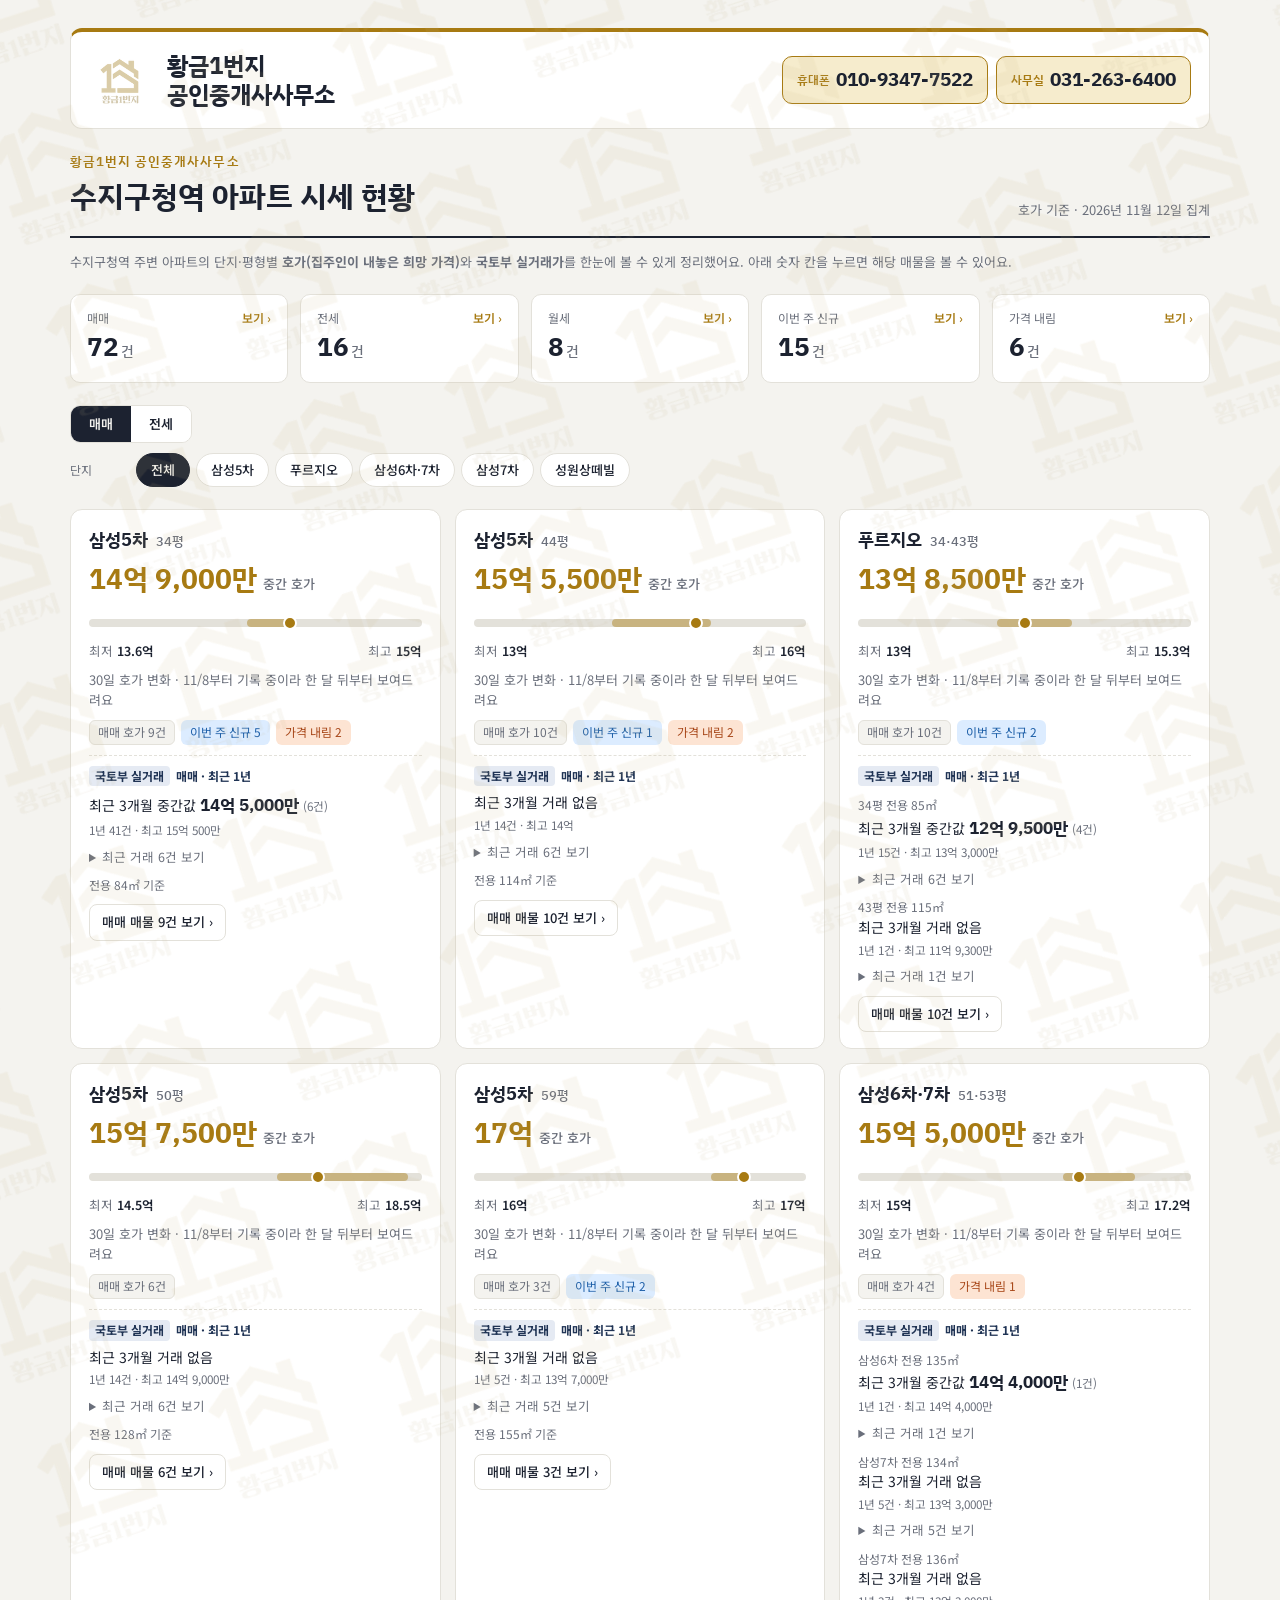
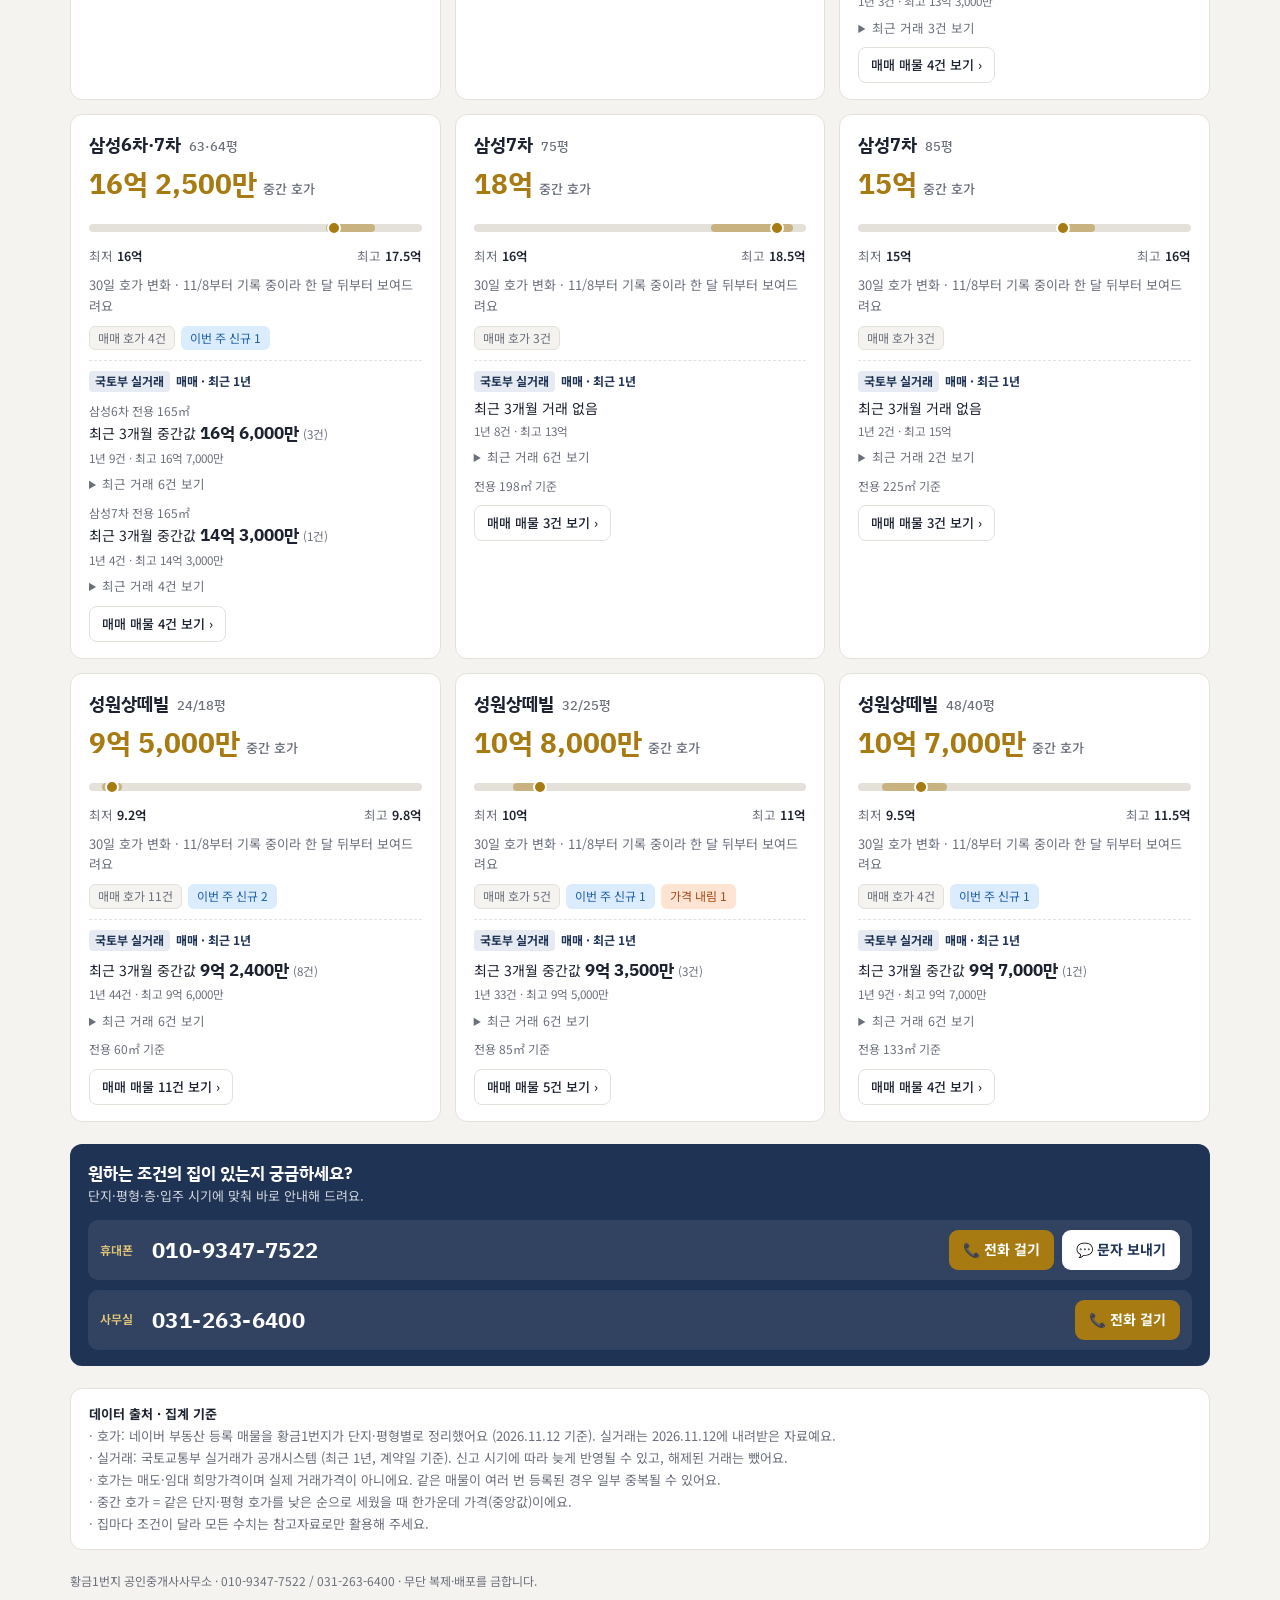
==== commit e2dc5c6f: "11/12 기준 시세 업데이트 Co-Authored-By: Claude Opus 5.5 <noreply@anthropic.com> Claude-Session: https://cla" ====
--- a/index.html
+++ b/index.html
@@ -277,7 +277,7 @@
       <div class="brand">황금1번지 공인중개사사무소</div>
       <h1>수지구청역 아파트 시세 현황</h1>
     </div>
-    <div class="asof">호가 기준 · 2026년 11월 10일 집계</div>
+    <div class="asof">호가 기준 · 2026년 11월 12일 집계</div>
   </header>
 
   <p class="note">수지구청역 주변 아파트의 단지·평형별 <b>호가(집주인이 내놓은 희망 가격)</b>와 <b>국토부 실거래가</b>를 한눈에 볼 수 있게 정리했어요. 아래 숫자 칸을 누르면 해당 매물을 볼 수 있어요.</p>
@@ -317,7 +317,7 @@
 
 <script>
 (function(){
-  const D = {"asof": "2026-11-10", "rtAsof": "2026-11-10", "prevDate": null, "histStart": "2026-11-08", "groups": [{"g": "삼성5차 34평", "cx": "삼성5차", "py": "34평", "sale": {"n": 9, "min": 13.6, "med": 14.9, "max": 15.0}, "jeon": {"n": 1, "min": 7.5, "med": 7.5, "max": 7.5}, "wol": 0, "new": 0, "down": 3, "rt": [{"lab": "", "area": "84", "s": {"n": 41, "hi": 150500, "m3": 145000, "c3": 6, "last": [[261103, 138500, 7], [261031, 147000, 5], [261022, 150500, 7], [261014, 142000, 3], [261009, 149800, 6], [260813, 143000, 15]]}, "j": {"n": 31, "hi": 74000, "m3": 59850, "c3": 7, "last": [[261031, 53500, 7], [261018, 74000, 9], [261010, 58800, 7], [260911, 59850, 4], [260905, 50000, 14], [260820, 60000, 6]]}}]}, {"g": "삼성5차 44평", "cx": "삼성5차", "py": "44평", "sale": {"n": 10, "min": 13.0, "med": 15.55, "max": 16.0}, "jeon": {"n": 2, "min": 8.0, "med": 8.25, "max": 8.5}, "wol": 2, "new": 1, "down": 2, "rt": [{"lab": "", "area": "114", "s": {"n": 14, "hi": 140000, "m3": null, "c3": 0, "last": [[260722, 138000, 6], [260616, 137500, 9], [260530, 140000, 7], [260520, 93100, 16], [260514, 100000, 17], [260505, 81000, 15]]}, "j": {"n": 16, "hi": 88000, "m3": 74000, "c3": 2, "last": [[261017, 88000, 18], [260820, 60000, 14], [260712, 65000, 3], [260620, 50000, 17], [260613, 48000, 8], [260604, 70000, 13]]}}]}, {"g": "푸르지오 34·43평", "cx": "푸르지오", "py": "34·43평", "sale": {"n": 10, "min": 13.0, "med": 13.85, "max": 15.3}, "jeon": {"n": 1, "min": 7.6, "med": 7.6, "max": 7.6}, "wol": 1, "new": 1, "down": 0, "rt": [{"lab": "34평", "area": "85", "s": {"n": 12, "hi": 123000, "m3": 115000, "c3": 1, "last": [[260825, 115000, 17], [260725, 123000, 12], [260721, 118700, 19], [260717, 115000, 12], [260711, 118000, 13], [260507, 110000, 1]]}, "j": {"n": 28, "hi": 75000, "m3": 58800, "c3": 13, "last": [[261030, 56700, 17], [261027, 58800, 5], [261023, 56700, 4], [261021, 70500, 13], [261015, 72000, 3], [261009, 57700, 14]]}}, {"lab": "43평", "area": "115", "s": {"n": 1, "hi": 119300, "m3": null, "c3": 0, "last": [[251220, 119300, 8]]}, "j": {"n": 1, "hi": 68000, "m3": null, "c3": 0, "last": [[260117, 68000, 7]]}}]}, {"g": "삼성5차 50평", "cx": "삼성5차", "py": "50평", "sale": {"n": 6, "min": 14.5, "med": 15.75, "max": 18.5}, "jeon": null, "wol": 0, "new": 0, "down": 0, "rt": [{"lab": "", "area": "128", "s": {"n": 14, "hi": 149000, "m3": null, "c3": 0, "last": [[260711, 149000, 16], [260530, 145000, 4], [260526, 142000, 16], [260423, 129000, 9], [260305, 136000, 4], [260302, 132000, 6]]}, "j": {"n": 13, "hi": 95000, "m3": null, "c3": 0, "last": [[260725, 71400, 3], [260606, 95000, 17], [260516, 90000, 4], [260418, 80000, 8], [260416, 80000, 8], [260225, 40000, 16]]}}]}, {"g": "삼성5차 59평", "cx": "삼성5차", "py": "59평", "sale": {"n": 3, "min": 16.0, "med": 17.0, "max": 17.0}, "jeon": {"n": 1, "min": 9.5, "med": 9.5, "max": 9.5}, "wol": 0, "new": 2, "down": 0, "rt": [{"lab": "", "area": "155", "s": {"n": 5, "hi": 137000, "m3": null, "c3": 0, "last": [[260428, 130000, 4], [260312, 129500, 1], [260220, 137000, 5], [260130, 130000, 2], [260102, 117000, 1]]}, "j": {"n": 3, "hi": 80000, "m3": null, "c3": 0, "last": [[260730, 80000, 3], [260413, 80000, 7], [251125, 77000, 7]]}}]}, {"g": "삼성6차·7차 51·53평", "cx": "삼성6차·7차", "py": "51·53평", "sale": {"n": 4, "min": 15.0, "med": 15.5, "max": 17.2}, "jeon": {"n": 2, "min": 7.5, "med": 9.0, "max": 10.5}, "wol": 0, "new": 0, "down": 1, "rt": [{"lab": "삼성6차", "area": "135", "s": {"n": 1, "hi": 144000, "m3": 144000, "c3": 1, "last": [[260819, 144000, 8]]}, "j": {"n": 1, "hi": 72400, "m3": null, "c3": 0, "last": [[260711, 72400, 2]]}}, {"lab": "삼성7차", "area": "134", "s": {"n": 5, "hi": 133000, "m3": 123500, "c3": 1, "last": [[260811, 123500, 3], [260704, 133000, 11], [260515, 122500, 7], [260406, 100000, 4], [251213, 115000, 5]]}, "j": {"n": 1, "hi": 60900, "m3": null, "c3": 0, "last": [[260428, 60900, 15]]}}, {"lab": "삼성7차", "area": "136", "s": {"n": 3, "hi": 133000, "m3": null, "c3": 0, "last": [[260704, 133000, 10], [260121, 110000, 1], [251222, 105000, 10]]}, "j": {"n": 2, "hi": 68250, "m3": null, "c3": 0, "last": [[260717, 68250, 11], [260717, 68250, 11]]}}]}, {"g": "삼성6차·7차 63·64평", "cx": "삼성6차·7차", "py": "63·64평", "sale": {"n": 4, "min": 16.0, "med": 16.25, "max": 17.5}, "jeon": {"n": 1, "min": 8.0, "med": 8.0, "max": 8.0}, "wol": 0, "new": 1, "down": 0, "rt": [{"lab": "삼성6차", "area": "165", "s": {"n": 9, "hi": 167000, "m3": 166000, "c3": 3, "last": [[261103, 166000, 3], [261008, 167000, 9], [260910, 158000, 5], [260620, 150000, 10], [260613, 149000, 4], [260506, 149000, 6]]}, "j": {"n": 7, "hi": 85000, "m3": 80625, "c3": 2, "last": [[261017, 82500, 4], [261001, 78750, 3], [260720, 75000, 3], [251129, 63000, 12], [251125, 83000, 8], [251122, 75000, 11]]}}, {"lab": "삼성7차", "area": "165", "s": {"n": 4, "hi": 143000, "m3": 143000, "c3": 1, "last": [[261027, 143000, 9], [260630, 129000, 7], [260225, 140000, 12], [260117, 121500, 8]]}, "j": {"n": 2, "hi": 80000, "m3": null, "c3": 0, "last": [[260729, 69300, 5], [260716, 80000, 4]]}}]}, {"g": "삼성7차 75평", "cx": "삼성7차", "py": "75평", "sale": {"n": 3, "min": 16.0, "med": 18.0, "max": 18.5}, "jeon": null, "wol": 0, "new": 0, "down": 0, "rt": [{"lab": "", "area": "198", "s": {"n": 8, "hi": 130000, "m3": null, "c3": 0, "last": [[260630, 125000, 3], [260603, 127000, 12], [260530, 130000, 10], [260515, 130000, 13], [260422, 120000, 2], [260307, 119500, 2]]}, "j": {"n": 4, "hi": 85000, "m3": 80000, "c3": 1, "last": [[261031, 80000, 5], [260709, 70000, 12], [260709, 70000, 12], [260314, 85000, 6]]}}]}, {"g": "삼성7차 85평", "cx": "삼성7차", "py": "85평", "sale": {"n": 2, "min": 15.0, "med": 15.0, "max": 15.0}, "jeon": null, "wol": 0, "new": 0, "down": 0, "rt": [{"lab": "", "area": "225", "s": {"n": 2, "hi": 150000, "m3": null, "c3": 0, "last": [[260806, 134000, 5], [260711, 150000, 4]]}, "j": {"n": 6, "hi": 100000, "m3": 78000, "c3": 1, "last": [[261030, 78000, 11], [260723, 100000, 7], [260512, 75000, 11], [260120, 78000, 11], [251119, 75000, 1], [251119, 75000, 1]]}}]}, {"g": "성원상떼빌 24/18평", "cx": "성원상떼빌", "py": "24/18평", "sale": {"n": 10, "min": 9.2, "med": 9.55, "max": 9.8}, "jeon": {"n": 1, "min": 5.0, "med": 5.0, "max": 5.0}, "wol": 1, "new": 1, "down": 0, "rt": [{"lab": "", "area": "60", "s": {"n": 44, "hi": 96000, "m3": 92400, "c3": 8, "last": [[261028, 92800, 13], [261028, 93000, 9], [261024, 90000, 5], [261020, 96000, 8], [261014, 92000, 11], [261010, 88500, 16]]}, "j": {"n": 49, "hi": 47000, "m3": 44500, "c3": 10, "last": [[261106, 44000, 2], [261024, 45000, 7], [261023, 45500, 16], [261022, 45000, 6], [261007, 34650, 3], [261002, 38325, 5]]}}]}, {"g": "성원상떼빌 32/25평", "cx": "성원상떼빌", "py": "32/25평", "sale": {"n": 5, "min": 10.0, "med": 10.8, "max": 11.0}, "jeon": {"n": 7, "min": 5.2, "med": 5.6, "max": 6.0}, "wol": 2, "new": 1, "down": 1, "rt": [{"lab": "", "area": "85", "s": {"n": 33, "hi": 95000, "m3": 93500, "c3": 3, "last": [[261007, 95000, 19], [260919, 75000, 1], [260918, 93500, 10], [260808, 93800, 8], [260723, 91000, 14], [260702, 84000, 1]]}, "j": {"n": 44, "hi": 60000, "m3": 52000, "c3": 10, "last": [[261028, 60000, 5], [261024, 52000, 7], [261016, 59000, 4], [261012, 43000, 6], [261010, 50000, 7], [261009, 55000, 6]]}}]}, {"g": "성원상떼빌 48/40평", "cx": "성원상떼빌", "py": "48/40평", "sale": {"n": 3, "min": 9.5, "med": 10.5, "max": 10.9}, "jeon": {"n": 1, "min": 7.0, "med": 7.0, "max": 7.0}, "wol": 2, "new": 0, "down": 0, "rt": [{"lab": "", "area": "133", "s": {"n": 9, "hi": 97000, "m3": 97000, "c3": 1, "last": [[261009, 97000, 6], [260528, 83000, 10], [260417, 60000, 8], [260320, 93000, 17], [260225, 92000, 10], [260224, 90000, 4]]}, "j": {"n": 10, "hi": 65000, "m3": 54400, "c3": 2, "last": [[260829, 50000, 2], [260813, 58800, 3], [260506, 60000, 12], [260314, 59000, 1], [260314, 64000, 3], [260110, 65000, 16]]}}]}], "tot": {"sale": 69, "jeon": 17, "wol": 8, "new": 7, "down": 7}, "list": [{"g": "삼성5차 34평", "t": "매매", "d": "510", "b": "중층", "p": "14.9", "x": "15→14.9", "n": 0, "dn": 1, "se": 0}, {"g": "삼성5차 34평", "t": "매매", "d": "515", "b": "저층", "p": "13.6", "x": "", "n": 0, "dn": 0, "se": 1}, {"g": "삼성5차 34평", "t": "매매", "d": "515", "b": "중층", "p": "15", "x": "15.5→15", "n": 0, "dn": 1, "se": 1}, {"g": "삼성5차 34평", "t": "매매", "d": "515", "b": "고층", "p": "15", "x": "", "n": 0, "dn": 0, "se": 0}, {"g": "삼성5차 34평", "t": "매매", "d": "516", "b": "고층", "p": "14.9", "x": "", "n": 0, "dn": 0, "se": 0}, {"g": "삼성5차 34평", "t": "매매", "d": "518", "b": "고층", "p": "15", "x": "", "n": 0, "dn": 0, "se": 0}, {"g": "삼성5차 34평", "t": "매매", "d": "523", "b": "중층", "p": "15", "x": "", "n": 0, "dn": 0, "se": 0}, {"g": "삼성5차 34평", "t": "매매", "d": "523", "b": "중층", "p": "14.8", "x": "15→14.8", "n": 0, "dn": 1, "se": 0}, {"g": "삼성5차 34평", "t": "매매", "d": "524", "b": "중층", "p": "14.8", "x": "", "n": 0, "dn": 0, "se": 0}, {"g": "삼성5차 34평", "t": "전세", "d": "526", "b": "고층", "p": "7.5", "x": "", "n": 0, "dn": 0, "se": 0}, {"g": "삼성5차 50평", "t": "매매", "d": "504", "b": "중층", "p": "18.5", "x": "", "n": 0, "dn": 0, "se": 0}, {"g": "삼성5차 50평", "t": "매매", "d": "509", "b": "저층", "p": "16", "x": "", "n": 0, "dn": 0, "se": 1}, {"g": "삼성5차 50평", "t": "매매", "d": "522", "b": "저층", "p": "14.5", "x": "14-14.5", "n": 0, "dn": 0, "se": 0}, {"g": "삼성5차 50평", "t": "매매", "d": "522", "b": "저층", "p": "14.5", "x": "", "n": 0, "dn": 0, "se": 1}, {"g": "삼성5차 50평", "t": "매매", "d": "525", "b": "고층", "p": "15.5", "x": "", "n": 0, "dn": 0, "se": 0}, {"g": "삼성5차 50평", "t": "매매", "d": "525", "b": "고층", "p": "16.8", "x": "", "n": 0, "dn": 0, "se": 0}, {"g": "삼성6차·7차 63·64평", "t": "매매", "d": "611", "b": "고층", "p": "17.5", "x": "", "n": 1, "dn": 0, "se": 0}, {"g": "삼성6차·7차 63·64평", "t": "매매", "d": "705", "b": "저층", "p": "16", "x": "", "n": 0, "dn": 0, "se": 0}, {"g": "삼성6차·7차 63·64평", "t": "매매", "d": "706", "b": "중층", "p": "16.5", "x": "", "n": 0, "dn": 0, "se": 0}, {"g": "삼성6차·7차 63·64평", "t": "매매", "d": "706", "b": "고층", "p": "16", "x": "", "n": 0, "dn": 0, "se": 0}, {"g": "삼성6차·7차 63·64평", "t": "전세", "d": "705", "b": "중층", "p": "8", "x": "", "n": 0, "dn": 0, "se": 0}, {"g": "성원상떼빌 24/18평", "t": "매매", "d": "109", "b": "중층", "p": "9.6", "x": "", "n": 0, "dn": 0, "se": 0}, {"g": "성원상떼빌 24/18평", "t": "매매", "d": "110", "b": "중층", "p": "9.8", "x": "", "n": 1, "dn": 0, "se": 0}, {"g": "성원상떼빌 24/18평", "t": "매매", "d": "110", "b": "고층", "p": "9.6", "x": "", "n": 0, "dn": 0, "se": 0}, {"g": "성원상떼빌 24/18평", "t": "매매", "d": "111", "b": "중층", "p": "9.6", "x": "", "n": 0, "dn": 0, "se": 0}, {"g": "성원상떼빌 24/18평", "t": "매매", "d": "113", "b": "고층", "p": "9.5", "x": "", "n": 0, "dn": 0, "se": 0}, {"g": "성원상떼빌 24/18평", "t": "매매", "d": "113", "b": "중층", "p": "9.4", "x": "", "n": 0, "dn": 0, "se": 0}, {"g": "성원상떼빌 24/18평", "t": "매매", "d": "114", "b": "저층", "p": "9.3", "x": "", "n": 0, "dn": 0, "se": 0}, {"g": "성원상떼빌 24/18평", "t": "매매", "d": "114", "b": "중층", "p": "9.2", "x": "", "n": 0, "dn": 0, "se": 0}, {"g": "성원상떼빌 24/18평", "t": "매매", "d": "114", "b": "중층", "p": "9.4", "x": "", "n": 0, "dn": 0, "se": 0}, {"g": "성원상떼빌 24/18평", "t": "매매", "d": "114", "b": "고층", "p": "9.7", "x": "", "n": 0, "dn": 0, "se": 0}, {"g": "성원상떼빌 24/18평", "t": "전세", "d": "110", "b": "중층", "p": "5", "x": "", "n": 0, "dn": 0, "se": 0}, {"g": "성원상떼빌 24/18평", "t": "월세", "d": "110", "b": "고층", "p": "1/160", "x": "", "n": 0, "dn": 0, "se": 0}, {"g": "삼성5차 44평", "t": "매매", "d": "501", "b": "고층", "p": "15.8", "x": "16.5→15.8", "n": 0, "dn": 1, "se": 1}, {"g": "삼성5차 44평", "t": "매매", "d": "514", "b": "중층", "p": "16", "x": "", "n": 0, "dn": 0, "se": 0}, {"g": "삼성5차 44평", "t": "매매", "d": "520", "b": "저층", "p": "13", "x": "", "n": 0, "dn": 0, "se": 1}, {"g": "삼성5차 44평", "t": "매매", "d": "520", "b": "저층", "p": "16", "x": "", "n": 0, "dn": 0, "se": 0}, {"g": "삼성5차 44평", "t": "매매", "d": "520", "b": "중층", "p": "15.5", "x": "", "n": 0, "dn": 0, "se": 1}, {"g": "삼성5차 44평", "t": "매매", "d": "520", "b": "중층", "p": "16", "x": "", "n": 0, "dn": 0, "se": 0}, {"g": "삼성5차 44평", "t": "매매", "d": "520", "b": "고층", "p": "15.6", "x": "", "n": 0, "dn": 0, "se": 0}, {"g": "삼성5차 44평", "t": "매매", "d": "520", "b": "고층", "p": "15.5", "x": "", "n": 1, "dn": 0, "se": 0}, {"g": "삼성5차 44평", "t": "매매", "d": "521", "b": "저층", "p": "15", "x": "", "n": 0, "dn": 0, "se": 1}, {"g": "삼성5차 44평", "t": "매매", "d": "521", "b": "저층", "p": "14.9", "x": "15.8→15.5", "n": 0, "dn": 1, "se": 0}, {"g": "삼성5차 44평", "t": "전세", "d": "512", "b": "중층", "p": "8", "x": "", "n": 0, "dn": 0, "se": 0}, {"g": "삼성5차 44평", "t": "전세", "d": "521", "b": "중층", "p": "8.5", "x": "", "n": 0, "dn": 0, "se": 0}, {"g": "삼성5차 44평", "t": "월세", "d": "520", "b": "중층", "p": "1/300", "x": "", "n": 0, "dn": 0, "se": 0}, {"g": "삼성5차 44평", "t": "월세", "d": "521", "b": "고층", "p": "4.5~160\n5~140", "x": "", "n": 0, "dn": 0, "se": 0}, {"g": "삼성5차 59평", "t": "매매", "d": "505", "b": "중층", "p": "17", "x": "", "n": 0, "dn": 0, "se": 1}, {"g": "삼성5차 59평", "t": "매매", "d": "505", "b": "저층", "p": "17", "x": "", "n": 1, "dn": 0, "se": 0}, {"g": "삼성5차 59평", "t": "매매", "d": "505", "b": "저층", "p": "16", "x": "", "n": 0, "dn": 0, "se": 0}, {"g": "삼성5차 59평", "t": "전세", "d": "505", "b": "-", "p": "9.5", "x": "", "n": 1, "dn": 0, "se": 0}, {"g": "삼성7차 75평", "t": "매매", "d": "707", "b": "저층", "p": "18", "x": "", "n": 0, "dn": 0, "se": 0}, {"g": "삼성7차 75평", "t": "매매", "d": "708", "b": "중층", "p": "18.5", "x": "", "n": 0, "dn": 0, "se": 0}, {"g": "삼성7차 75평", "t": "매매", "d": "708", "b": "중층", "p": "16", "x": "", "n": 0, "dn": 0, "se": 0}, {"g": "성원상떼빌 32/25평", "t": "매매", "d": "101", "b": "중층", "p": "10", "x": "10.2→10.4", "n": 0, "dn": 0, "se": 1}, {"g": "성원상떼빌 32/25평", "t": "매매", "d": "103", "b": "중층", "p": "11", "x": "", "n": 1, "dn": 0, "se": 0}, {"g": "성원상떼빌 32/25평", "t": "매매", "d": "103", "b": "고층", "p": "10.8", "x": "", "n": 0, "dn": 0, "se": 0}, {"g": "성원상떼빌 32/25평", "t": "매매", "d": "104", "b": "저층", "p": "10", "x": "9.6→10", "n": 0, "dn": 0, "se": 0}, {"g": "성원상떼빌 32/25평", "t": "매매", "d": "102", "b": "고층", "p": "11", "x": "", "n": 0, "dn": 0, "se": 0}, {"g": "성원상떼빌 32/25평", "t": "전세", "d": "101", "b": "저층", "p": "5.6", "x": "5.5-5.8", "n": 0, "dn": 0, "se": 0}, {"g": "성원상떼빌 32/25평", "t": "전세", "d": "102", "b": "저층", "p": "5.5", "x": "", "n": 0, "dn": 0, "se": 0}, {"g": "성원상떼빌 32/25평", "t": "전세", "d": "103", "b": "저층", "p": "6", "x": "", "n": 0, "dn": 0, "se": 0}, {"g": "성원상떼빌 32/25평", "t": "전세", "d": "105", "b": "고층", "p": "5.2", "x": "", "n": 0, "dn": 0, "se": 0}, {"g": "성원상떼빌 32/25평", "t": "전세", "d": "106", "b": "저층", "p": "5.4", "x": "5.6→5.4", "n": 0, "dn": 1, "se": 0}, {"g": "성원상떼빌 32/25평", "t": "전세", "d": "104", "b": "저층", "p": "5.9", "x": "", "n": 0, "dn": 0, "se": 0}, {"g": "성원상떼빌 32/25평", "t": "전세", "d": "101", "b": "고층", "p": "5.7", "x": "", "n": 0, "dn": 0, "se": 0}, {"g": "성원상떼빌 32/25평", "t": "월세", "d": "106", "b": "중층", "p": "500/320", "x": "", "n": 0, "dn": 0, "se": 0}, {"g": "성원상떼빌 32/25평", "t": "월세", "d": "102", "b": "저층", "p": "3.2/50", "x": "", "n": 0, "dn": 0, "se": 0}, {"g": "푸르지오 34·43평", "t": "매매", "d": "101", "b": "중층", "p": "13.8", "x": "", "n": 0, "dn": 0, "se": 0}, {"g": "푸르지오 34·43평", "t": "매매", "d": "101", "b": "중층", "p": "13.8", "x": "", "n": 0, "dn": 0, "se": 0}, {"g": "푸르지오 34·43평", "t": "매매", "d": "101", "b": "고층", "p": "13", "x": "", "n": 0, "dn": 0, "se": 1}, {"g": "푸르지오 34·43평", "t": "매매", "d": "104", "b": "저층", "p": "14", "x": "", "n": 0, "dn": 0, "se": 0}, {"g": "푸르지오 34·43평", "t": "매매", "d": "104", "b": "저층", "p": "13", "x": "", "n": 0, "dn": 0, "se": 0}, {"g": "푸르지오 34·43평", "t": "매매", "d": "104", "b": "중층", "p": "13.2", "x": "", "n": 0, "dn": 0, "se": 0}, {"g": "푸르지오 34·43평", "t": "매매", "d": "104", "b": "고층", "p": "14", "x": "", "n": 0, "dn": 0, "se": 0}, {"g": "푸르지오 34·43평", "t": "매매", "d": "106", "b": "저층", "p": "14", "x": "", "n": 0, "dn": 0, "se": 0}, {"g": "푸르지오 34·43평", "t": "매매", "d": "106", "b": "중층", "p": "13.9", "x": "", "n": 1, "dn": 0, "se": 0}, {"g": "푸르지오 34·43평", "t": "매매", "d": "105", "b": "저층", "p": "15.3", "x": "", "n": 0, "dn": 0, "se": 0}, {"g": "푸르지오 34·43평", "t": "전세", "d": "102", "b": "중층", "p": "7.6", "x": "", "n": 0, "dn": 0, "se": 0}, {"g": "푸르지오 34·43평", "t": "월세", "d": "101", "b": "저층", "p": "2/210", "x": "", "n": 0, "dn": 0, "se": 0}, {"g": "삼성6차·7차 51·53평", "t": "매매", "d": "710", "b": "저층", "p": "15", "x": "", "n": 0, "dn": 0, "se": 0}, {"g": "삼성6차·7차 51·53평", "t": "매매", "d": "710", "b": "중층", "p": "15", "x": "", "n": 0, "dn": 0, "se": 0}, {"g": "삼성6차·7차 51·53평", "t": "매매", "d": "710", "b": "저층", "p": "16", "x": "", "n": 0, "dn": 0, "se": 0}, {"g": "삼성6차·7차 51·53평", "t": "매매", "d": "606", "b": "고층", "p": "17.2", "x": "17.7→17.2", "n": 0, "dn": 1, "se": 0}, {"g": "삼성6차·7차 51·53평", "t": "전세", "d": "710", "b": "저층", "p": "7.5", "x": "", "n": 0, "dn": 0, "se": 0}, {"g": "삼성6차·7차 51·53평", "t": "전세", "d": "606", "b": "고층", "p": "10.5", "x": "", "n": 0, "dn": 0, "se": 0}, {"g": "삼성7차 85평", "t": "매매", "d": "703", "b": "고층", "p": "15", "x": "", "n": 0, "dn": 0, "se": 0}, {"g": "삼성7차 85평", "t": "매매", "d": "703", "b": "저층", "p": "15", "x": "", "n": 0, "dn": 0, "se": 0}, {"g": "성원상떼빌 48/40평", "t": "매매", "d": "115", "b": "저층", "p": "9.5", "x": "", "n": 0, "dn": 0, "se": 0}, {"g": "성원상떼빌 48/40평", "t": "매매", "d": "115", "b": "저층", "p": "10.5", "x": "10-10.5", "n": 0, "dn": 0, "se": 0}, {"g": "성원상떼빌 48/40평", "t": "매매", "d": "115", "b": "저층", "p": "10.9", "x": "", "n": 0, "dn": 0, "se": 0}, {"g": "성원상떼빌 48/40평", "t": "전세", "d": "119", "b": "저층", "p": "7\n5.5/80", "x": "", "n": 0, "dn": 0, "se": 0}, {"g": "성원상떼빌 48/40평", "t": "월세", "d": "115", "b": "저층", "p": "4/120\n3/160", "x": "", "n": 0, "dn": 0, "se": 0}, {"g": "성원상떼빌 48/40평", "t": "월세", "d": "116", "b": "중층", "p": "2/180", "x": "", "n": 0, "dn": 0, "se": 0}]};
+  const D = {"asof": "2026-11-12", "rtAsof": "2026-11-12", "prevDate": null, "histStart": "2026-11-08", "groups": [{"g": "삼성5차 34평", "cx": "삼성5차", "py": "34평", "sale": {"n": 9, "min": 13.6, "med": 14.9, "max": 15.0}, "jeon": {"n": 1, "min": 7.0, "med": 7.0, "max": 7.0}, "wol": 1, "new": 5, "down": 2, "rt": [{"lab": "", "area": "84", "s": {"n": 41, "hi": 150500, "m3": 145000, "c3": 6, "last": [[261103, 138500, 7], [261031, 147000, 5], [261022, 150500, 7], [261014, 142000, 3], [261009, 149800, 6], [260813, 143000, 15]]}, "j": {"n": 31, "hi": 74000, "m3": 59850, "c3": 7, "last": [[261031, 53500, 7], [261018, 74000, 9], [261010, 58800, 7], [260911, 59850, 4], [260905, 50000, 14], [260820, 60000, 6]]}}]}, {"g": "삼성5차 44평", "cx": "삼성5차", "py": "44평", "sale": {"n": 10, "min": 13.0, "med": 15.55, "max": 16.0}, "jeon": {"n": 1, "min": 8.5, "med": 8.5, "max": 8.5}, "wol": 1, "new": 1, "down": 2, "rt": [{"lab": "", "area": "114", "s": {"n": 14, "hi": 140000, "m3": null, "c3": 0, "last": [[260722, 138000, 6], [260616, 137500, 9], [260530, 140000, 7], [260520, 93100, 16], [260514, 100000, 17], [260505, 81000, 15]]}, "j": {"n": 16, "hi": 88000, "m3": 74000, "c3": 2, "last": [[261017, 88000, 18], [260820, 60000, 14], [260712, 65000, 3], [260620, 50000, 17], [260613, 48000, 8], [260604, 70000, 13]]}}]}, {"g": "푸르지오 34·43평", "cx": "푸르지오", "py": "34·43평", "sale": {"n": 10, "min": 13.0, "med": 13.85, "max": 15.3}, "jeon": {"n": 2, "min": 7.6, "med": 7.6, "max": 7.6}, "wol": 1, "new": 2, "down": 0, "rt": [{"lab": "34평", "area": "85", "s": {"n": 15, "hi": 133000, "m3": 129500, "c3": 4, "last": [[261107, 133000, 9], [261107, 130000, 10], [261105, 129000, 5], [260825, 115000, 17], [260725, 123000, 12], [260721, 118700, 19]]}, "j": {"n": 28, "hi": 75000, "m3": 58800, "c3": 13, "last": [[261030, 56700, 17], [261027, 58800, 5], [261023, 56700, 4], [261021, 70500, 13], [261015, 72000, 3], [261009, 57700, 14]]}}, {"lab": "43평", "area": "115", "s": {"n": 1, "hi": 119300, "m3": null, "c3": 0, "last": [[251220, 119300, 8]]}, "j": {"n": 1, "hi": 68000, "m3": null, "c3": 0, "last": [[260117, 68000, 7]]}}]}, {"g": "삼성5차 50평", "cx": "삼성5차", "py": "50평", "sale": {"n": 6, "min": 14.5, "med": 15.75, "max": 18.5}, "jeon": null, "wol": 0, "new": 0, "down": 0, "rt": [{"lab": "", "area": "128", "s": {"n": 14, "hi": 149000, "m3": null, "c3": 0, "last": [[260711, 149000, 16], [260530, 145000, 4], [260526, 142000, 16], [260423, 129000, 9], [260305, 136000, 4], [260302, 132000, 6]]}, "j": {"n": 13, "hi": 95000, "m3": null, "c3": 0, "last": [[260725, 71400, 3], [260606, 95000, 17], [260516, 90000, 4], [260418, 80000, 8], [260416, 80000, 8], [260225, 40000, 16]]}}]}, {"g": "삼성5차 59평", "cx": "삼성5차", "py": "59평", "sale": {"n": 3, "min": 16.0, "med": 17.0, "max": 17.0}, "jeon": {"n": 1, "min": 9.5, "med": 9.5, "max": 9.5}, "wol": 0, "new": 2, "down": 0, "rt": [{"lab": "", "area": "155", "s": {"n": 5, "hi": 137000, "m3": null, "c3": 0, "last": [[260428, 130000, 4], [260312, 129500, 1], [260220, 137000, 5], [260130, 130000, 2], [260102, 117000, 1]]}, "j": {"n": 3, "hi": 80000, "m3": null, "c3": 0, "last": [[260730, 80000, 3], [260413, 80000, 7], [251125, 77000, 7]]}}]}, {"g": "삼성6차·7차 51·53평", "cx": "삼성6차·7차", "py": "51·53평", "sale": {"n": 4, "min": 15.0, "med": 15.5, "max": 17.2}, "jeon": {"n": 2, "min": 7.5, "med": 9.0, "max": 10.5}, "wol": 0, "new": 0, "down": 1, "rt": [{"lab": "삼성6차", "area": "135", "s": {"n": 1, "hi": 144000, "m3": 144000, "c3": 1, "last": [[260819, 144000, 8]]}, "j": {"n": 1, "hi": 72400, "m3": null, "c3": 0, "last": [[260711, 72400, 2]]}}, {"lab": "삼성7차", "area": "134", "s": {"n": 5, "hi": 133000, "m3": null, "c3": 0, "last": [[260811, 123500, 3], [260704, 133000, 11], [260515, 122500, 7], [260406, 100000, 4], [251213, 115000, 5]]}, "j": {"n": 1, "hi": 60900, "m3": null, "c3": 0, "last": [[260428, 60900, 15]]}}, {"lab": "삼성7차", "area": "136", "s": {"n": 3, "hi": 133000, "m3": null, "c3": 0, "last": [[260704, 133000, 10], [260121, 110000, 1], [251222, 105000, 10]]}, "j": {"n": 2, "hi": 68250, "m3": null, "c3": 0, "last": [[260717, 68250, 11], [260717, 68250, 11]]}}]}, {"g": "삼성6차·7차 63·64평", "cx": "삼성6차·7차", "py": "63·64평", "sale": {"n": 4, "min": 16.0, "med": 16.25, "max": 17.5}, "jeon": {"n": 1, "min": 8.0, "med": 8.0, "max": 8.0}, "wol": 0, "new": 1, "down": 0, "rt": [{"lab": "삼성6차", "area": "165", "s": {"n": 9, "hi": 167000, "m3": 166000, "c3": 3, "last": [[261103, 166000, 3], [261008, 167000, 9], [260910, 158000, 5], [260620, 150000, 10], [260613, 149000, 4], [260506, 149000, 6]]}, "j": {"n": 7, "hi": 85000, "m3": 80625, "c3": 2, "last": [[261017, 82500, 4], [261001, 78750, 3], [260720, 75000, 3], [251129, 63000, 12], [251125, 83000, 8], [251122, 75000, 11]]}}, {"lab": "삼성7차", "area": "165", "s": {"n": 4, "hi": 143000, "m3": 143000, "c3": 1, "last": [[261027, 143000, 9], [260630, 129000, 7], [260225, 140000, 12], [260117, 121500, 8]]}, "j": {"n": 2, "hi": 80000, "m3": null, "c3": 0, "last": [[260729, 69300, 5], [260716, 80000, 4]]}}]}, {"g": "삼성7차 75평", "cx": "삼성7차", "py": "75평", "sale": {"n": 3, "min": 16.0, "med": 18.0, "max": 18.5}, "jeon": null, "wol": 0, "new": 0, "down": 0, "rt": [{"lab": "", "area": "198", "s": {"n": 8, "hi": 130000, "m3": null, "c3": 0, "last": [[260630, 125000, 3], [260603, 127000, 12], [260530, 130000, 10], [260515, 130000, 13], [260422, 120000, 2], [260307, 119500, 2]]}, "j": {"n": 4, "hi": 85000, "m3": 80000, "c3": 1, "last": [[261031, 80000, 5], [260709, 70000, 12], [260709, 70000, 12], [260314, 85000, 6]]}}]}, {"g": "삼성7차 85평", "cx": "삼성7차", "py": "85평", "sale": {"n": 3, "min": 15.0, "med": 15.0, "max": 16.0}, "jeon": null, "wol": 0, "new": 0, "down": 0, "rt": [{"lab": "", "area": "225", "s": {"n": 2, "hi": 150000, "m3": null, "c3": 0, "last": [[260806, 134000, 5], [260711, 150000, 4]]}, "j": {"n": 7, "hi": 100000, "m3": 79000, "c3": 2, "last": [[261111, 80000, 3], [261030, 78000, 11], [260723, 100000, 7], [260512, 75000, 11], [260120, 78000, 11], [251119, 75000, 1]]}}]}, {"g": "성원상떼빌 24/18평", "cx": "성원상떼빌", "py": "24/18평", "sale": {"n": 11, "min": 9.2, "med": 9.5, "max": 9.8}, "jeon": {"n": 1, "min": 5.0, "med": 5.0, "max": 5.0}, "wol": 1, "new": 2, "down": 0, "rt": [{"lab": "", "area": "60", "s": {"n": 44, "hi": 96000, "m3": 92400, "c3": 8, "last": [[261028, 93000, 9], [261028, 92800, 13], [261024, 90000, 5], [261020, 96000, 8], [261014, 92000, 11], [261010, 88500, 16]]}, "j": {"n": 50, "hi": 47000, "m3": 44500, "c3": 12, "last": [[261110, 37800, 15], [261106, 44000, 2], [261024, 45000, 7], [261023, 45500, 16], [261022, 45000, 6], [261007, 34650, 3]]}}]}, {"g": "성원상떼빌 32/25평", "cx": "성원상떼빌", "py": "32/25평", "sale": {"n": 5, "min": 10.0, "med": 10.8, "max": 11.0}, "jeon": {"n": 7, "min": 5.2, "med": 5.6, "max": 6.0}, "wol": 1, "new": 1, "down": 1, "rt": [{"lab": "", "area": "85", "s": {"n": 33, "hi": 95000, "m3": 93500, "c3": 3, "last": [[261007, 95000, 19], [260919, 75000, 1], [260918, 93500, 10], [260808, 93800, 8], [260723, 91000, 14], [260702, 84000, 1]]}, "j": {"n": 44, "hi": 60000, "m3": 52000, "c3": 10, "last": [[261028, 60000, 5], [261024, 52000, 7], [261016, 59000, 4], [261012, 43000, 6], [261010, 50000, 7], [261009, 55000, 6]]}}]}, {"g": "성원상떼빌 48/40평", "cx": "성원상떼빌", "py": "48/40평", "sale": {"n": 4, "min": 9.5, "med": 10.7, "max": 11.5}, "jeon": null, "wol": 3, "new": 1, "down": 0, "rt": [{"lab": "", "area": "133", "s": {"n": 9, "hi": 97000, "m3": 97000, "c3": 1, "last": [[261009, 97000, 6], [260528, 83000, 10], [260417, 60000, 8], [260320, 93000, 17], [260225, 92000, 10], [260224, 90000, 4]]}, "j": {"n": 10, "hi": 65000, "m3": 54400, "c3": 2, "last": [[260829, 50000, 2], [260813, 58800, 3], [260506, 60000, 12], [260314, 59000, 1], [260314, 64000, 3], [260110, 65000, 16]]}}]}], "tot": {"sale": 72, "jeon": 16, "wol": 8, "new": 15, "down": 6}, "list": [{"g": "삼성5차 34평", "t": "매매", "d": "510", "b": "중층", "p": "14.9", "x": "15→14.9", "n": 1, "dn": 1, "se": 0}, {"g": "삼성5차 34평", "t": "매매", "d": "515", "b": "저층", "p": "13.6", "x": "", "n": 0, "dn": 0, "se": 1}, {"g": "삼성5차 34평", "t": "매매", "d": "515", "b": "중층", "p": "15", "x": "15.5→15", "n": 0, "dn": 1, "se": 1}, {"g": "삼성5차 34평", "t": "매매", "d": "515", "b": "고층", "p": "15", "x": "", "n": 0, "dn": 0, "se": 0}, {"g": "삼성5차 34평", "t": "매매", "d": "516", "b": "고층", "p": "14.9", "x": "", "n": 0, "dn": 0, "se": 0}, {"g": "삼성5차 34평", "t": "매매", "d": "518", "b": "고층", "p": "15", "x": "", "n": 1, "dn": 0, "se": 0}, {"g": "삼성5차 34평", "t": "매매", "d": "523", "b": "중층", "p": "15", "x": "", "n": 1, "dn": 0, "se": 0}, {"g": "삼성5차 34평", "t": "매매", "d": "524", "b": "저층", "p": "14", "x": "", "n": 0, "dn": 0, "se": 0}, {"g": "삼성5차 34평", "t": "매매", "d": "524", "b": "중층", "p": "14.8", "x": "", "n": 1, "dn": 0, "se": 0}, {"g": "삼성5차 34평", "t": "전세", "d": "526", "b": "고층", "p": "7", "x": "", "n": 0, "dn": 0, "se": 0}, {"g": "삼성5차 34평", "t": "월세", "d": "526", "b": "고층", "p": "5/80", "x": "", "n": 1, "dn": 0, "se": 0}, {"g": "삼성5차 50평", "t": "매매", "d": "504", "b": "중층", "p": "18.5", "x": "", "n": 0, "dn": 0, "se": 0}, {"g": "삼성5차 50평", "t": "매매", "d": "509", "b": "저층", "p": "16", "x": "", "n": 0, "dn": 0, "se": 1}, {"g": "삼성5차 50평", "t": "매매", "d": "522", "b": "저층", "p": "14.5", "x": "14-14.5", "n": 0, "dn": 0, "se": 0}, {"g": "삼성5차 50평", "t": "매매", "d": "522", "b": "저층", "p": "14.5", "x": "", "n": 0, "dn": 0, "se": 1}, {"g": "삼성5차 50평", "t": "매매", "d": "525", "b": "고층", "p": "15.5", "x": "", "n": 0, "dn": 0, "se": 0}, {"g": "삼성5차 50평", "t": "매매", "d": "525", "b": "고층", "p": "16.8", "x": "", "n": 0, "dn": 0, "se": 0}, {"g": "삼성6차·7차 63·64평", "t": "매매", "d": "611", "b": "고층", "p": "17.5", "x": "", "n": 1, "dn": 0, "se": 0}, {"g": "삼성6차·7차 63·64평", "t": "매매", "d": "705", "b": "저층", "p": "16", "x": "", "n": 0, "dn": 0, "se": 0}, {"g": "삼성6차·7차 63·64평", "t": "매매", "d": "706", "b": "중층", "p": "16.5", "x": "", "n": 0, "dn": 0, "se": 0}, {"g": "삼성6차·7차 63·64평", "t": "매매", "d": "706", "b": "고층", "p": "16", "x": "", "n": 0, "dn": 0, "se": 0}, {"g": "삼성6차·7차 63·64평", "t": "전세", "d": "705", "b": "중층", "p": "8", "x": "", "n": 0, "dn": 0, "se": 0}, {"g": "성원상떼빌 24/18평", "t": "매매", "d": "109", "b": "중층", "p": "9.6", "x": "", "n": 0, "dn": 0, "se": 0}, {"g": "성원상떼빌 24/18평", "t": "매매", "d": "110", "b": "중층", "p": "9.8", "x": "", "n": 1, "dn": 0, "se": 0}, {"g": "성원상떼빌 24/18평", "t": "매매", "d": "110", "b": "고층", "p": "9.6", "x": "", "n": 0, "dn": 0, "se": 0}, {"g": "성원상떼빌 24/18평", "t": "매매", "d": "111", "b": "중층", "p": "9.6", "x": "", "n": 0, "dn": 0, "se": 0}, {"g": "성원상떼빌 24/18평", "t": "매매", "d": "113", "b": "고층", "p": "9.5", "x": "", "n": 0, "dn": 0, "se": 0}, {"g": "성원상떼빌 24/18평", "t": "매매", "d": "113", "b": "중층", "p": "9.4", "x": "", "n": 0, "dn": 0, "se": 0}, {"g": "성원상떼빌 24/18평", "t": "매매", "d": "114", "b": "저층", "p": "9.3", "x": "", "n": 0, "dn": 0, "se": 0}, {"g": "성원상떼빌 24/18평", "t": "매매", "d": "114", "b": "중층", "p": "9.2", "x": "", "n": 0, "dn": 0, "se": 0}, {"g": "성원상떼빌 24/18평", "t": "매매", "d": "114", "b": "중층", "p": "9.4", "x": "", "n": 0, "dn": 0, "se": 0}, {"g": "성원상떼빌 24/18평", "t": "매매", "d": "114", "b": "고층", "p": "9.5", "x": "", "n": 1, "dn": 0, "se": 0}, {"g": "성원상떼빌 24/18평", "t": "매매", "d": "114", "b": "고층", "p": "9.7", "x": "", "n": 0, "dn": 0, "se": 0}, {"g": "성원상떼빌 24/18평", "t": "전세", "d": "110", "b": "중층", "p": "5", "x": "", "n": 0, "dn": 0, "se": 0}, {"g": "성원상떼빌 24/18평", "t": "월세", "d": "110", "b": "고층", "p": "1/160", "x": "", "n": 0, "dn": 0, "se": 0}, {"g": "삼성5차 44평", "t": "매매", "d": "501", "b": "고층", "p": "15.8", "x": "16.5→15.8", "n": 0, "dn": 1, "se": 1}, {"g": "삼성5차 44평", "t": "매매", "d": "514", "b": "중층", "p": "16", "x": "", "n": 0, "dn": 0, "se": 0}, {"g": "삼성5차 44평", "t": "매매", "d": "520", "b": "저층", "p": "13", "x": "", "n": 0, "dn": 0, "se": 1}, {"g": "삼성5차 44평", "t": "매매", "d": "520", "b": "저층", "p": "16", "x": "", "n": 0, "dn": 0, "se": 0}, {"g": "삼성5차 44평", "t": "매매", "d": "520", "b": "중층", "p": "15.5", "x": "", "n": 0, "dn": 0, "se": 1}, {"g": "삼성5차 44평", "t": "매매", "d": "520", "b": "중층", "p": "16", "x": "", "n": 0, "dn": 0, "se": 0}, {"g": "삼성5차 44평", "t": "매매", "d": "520", "b": "고층", "p": "15.6", "x": "", "n": 0, "dn": 0, "se": 0}, {"g": "삼성5차 44평", "t": "매매", "d": "520", "b": "고층", "p": "15.5", "x": "", "n": 1, "dn": 0, "se": 0}, {"g": "삼성5차 44평", "t": "매매", "d": "521", "b": "저층", "p": "15", "x": "", "n": 0, "dn": 0, "se": 1}, {"g": "삼성5차 44평", "t": "매매", "d": "521", "b": "저층", "p": "14.9", "x": "15.8→15.5", "n": 0, "dn": 1, "se": 0}, {"g": "삼성5차 44평", "t": "전세", "d": "521", "b": "중층", "p": "8.5", "x": "", "n": 0, "dn": 0, "se": 0}, {"g": "삼성5차 44평", "t": "월세", "d": "520", "b": "중층", "p": "1/300", "x": "", "n": 0, "dn": 0, "se": 0}, {"g": "삼성5차 59평", "t": "매매", "d": "505", "b": "중층", "p": "17", "x": "", "n": 0, "dn": 0, "se": 0}, {"g": "삼성5차 59평", "t": "매매", "d": "505", "b": "저층", "p": "17", "x": "", "n": 1, "dn": 0, "se": 0}, {"g": "삼성5차 59평", "t": "매매", "d": "505", "b": "저층", "p": "16", "x": "", "n": 0, "dn": 0, "se": 0}, {"g": "삼성5차 59평", "t": "전세", "d": "505", "b": "-", "p": "9.5", "x": "", "n": 1, "dn": 0, "se": 0}, {"g": "삼성7차 75평", "t": "매매", "d": "707", "b": "저층", "p": "18", "x": "", "n": 0, "dn": 0, "se": 0}, {"g": "삼성7차 75평", "t": "매매", "d": "708", "b": "중층", "p": "18.5", "x": "", "n": 0, "dn": 0, "se": 0}, {"g": "삼성7차 75평", "t": "매매", "d": "708", "b": "중층", "p": "16", "x": "", "n": 0, "dn": 0, "se": 0}, {"g": "성원상떼빌 32/25평", "t": "매매", "d": "101", "b": "중층", "p": "10", "x": "10.2→10.4", "n": 0, "dn": 0, "se": 1}, {"g": "성원상떼빌 32/25평", "t": "매매", "d": "102", "b": "고층", "p": "11", "x": "", "n": 0, "dn": 0, "se": 0}, {"g": "성원상떼빌 32/25평", "t": "매매", "d": "103", "b": "중층", "p": "11", "x": "", "n": 1, "dn": 0, "se": 0}, {"g": "성원상떼빌 32/25평", "t": "매매", "d": "103", "b": "고층", "p": "10.8", "x": "", "n": 0, "dn": 0, "se": 0}, {"g": "성원상떼빌 32/25평", "t": "매매", "d": "104", "b": "저층", "p": "10", "x": "9.6→10", "n": 0, "dn": 0, "se": 0}, {"g": "성원상떼빌 32/25평", "t": "전세", "d": "101", "b": "저층", "p": "5.6", "x": "5.5-5.8", "n": 0, "dn": 0, "se": 0}, {"g": "성원상떼빌 32/25평", "t": "전세", "d": "102", "b": "저층", "p": "5.5", "x": "", "n": 0, "dn": 0, "se": 0}, {"g": "성원상떼빌 32/25평", "t": "전세", "d": "103", "b": "저층", "p": "6", "x": "", "n": 0, "dn": 0, "se": 0}, {"g": "성원상떼빌 32/25평", "t": "전세", "d": "105", "b": "고층", "p": "5.2", "x": "", "n": 0, "dn": 0, "se": 0}, {"g": "성원상떼빌 32/25평", "t": "전세", "d": "106", "b": "저층", "p": "5.4", "x": "5.6→5.4", "n": 0, "dn": 1, "se": 0}, {"g": "성원상떼빌 32/25평", "t": "전세", "d": "104", "b": "저층", "p": "5.9", "x": "", "n": 0, "dn": 0, "se": 0}, {"g": "성원상떼빌 32/25평", "t": "전세", "d": "101", "b": "고층", "p": "5.7", "x": "", "n": 0, "dn": 0, "se": 0}, {"g": "성원상떼빌 32/25평", "t": "월세", "d": "106", "b": "중층", "p": "500/320", "x": "", "n": 0, "dn": 0, "se": 0}, {"g": "푸르지오 34·43평", "t": "매매", "d": "101", "b": "중층", "p": "13.8", "x": "", "n": 0, "dn": 0, "se": 0}, {"g": "푸르지오 34·43평", "t": "매매", "d": "101", "b": "중층", "p": "13.8", "x": "", "n": 0, "dn": 0, "se": 0}, {"g": "푸르지오 34·43평", "t": "매매", "d": "101", "b": "고층", "p": "13", "x": "", "n": 0, "dn": 0, "se": 1}, {"g": "푸르지오 34·43평", "t": "매매", "d": "104", "b": "저층", "p": "14", "x": "", "n": 0, "dn": 0, "se": 0}, {"g": "푸르지오 34·43평", "t": "매매", "d": "104", "b": "저층", "p": "13", "x": "", "n": 0, "dn": 0, "se": 0}, {"g": "푸르지오 34·43평", "t": "매매", "d": "104", "b": "중층", "p": "13.2", "x": "", "n": 0, "dn": 0, "se": 0}, {"g": "푸르지오 34·43평", "t": "매매", "d": "104", "b": "고층", "p": "14", "x": "", "n": 0, "dn": 0, "se": 0}, {"g": "푸르지오 34·43평", "t": "매매", "d": "106", "b": "저층", "p": "14", "x": "", "n": 0, "dn": 0, "se": 0}, {"g": "푸르지오 34·43평", "t": "매매", "d": "106", "b": "중층", "p": "13.9", "x": "", "n": 1, "dn": 0, "se": 0}, {"g": "푸르지오 34·43평", "t": "매매", "d": "105", "b": "저층", "p": "15.3", "x": "", "n": 0, "dn": 0, "se": 0}, {"g": "푸르지오 34·43평", "t": "전세", "d": "102", "b": "중층", "p": "7.6", "x": "", "n": 0, "dn": 0, "se": 0}, {"g": "푸르지오 34·43평", "t": "전세", "d": "106", "b": "저층", "p": "7.6", "x": "", "n": 1, "dn": 0, "se": 0}, {"g": "푸르지오 34·43평", "t": "월세", "d": "101", "b": "저층", "p": "2/210", "x": "", "n": 0, "dn": 0, "se": 0}, {"g": "삼성6차·7차 51·53평", "t": "매매", "d": "710", "b": "저층", "p": "15", "x": "", "n": 0, "dn": 0, "se": 0}, {"g": "삼성6차·7차 51·53평", "t": "매매", "d": "710", "b": "중층", "p": "15", "x": "", "n": 0, "dn": 0, "se": 0}, {"g": "삼성6차·7차 51·53평", "t": "매매", "d": "710", "b": "저층", "p": "16", "x": "", "n": 0, "dn": 0, "se": 0}, {"g": "삼성6차·7차 51·53평", "t": "매매", "d": "606", "b": "고층", "p": "17.2", "x": "17.7→17.2", "n": 0, "dn": 1, "se": 0}, {"g": "삼성6차·7차 51·53평", "t": "전세", "d": "710", "b": "저층", "p": "7.5", "x": "", "n": 0, "dn": 0, "se": 0}, {"g": "삼성6차·7차 51·53평", "t": "전세", "d": "606", "b": "고층", "p": "10.5", "x": "", "n": 0, "dn": 0, "se": 0}, {"g": "삼성7차 85평", "t": "매매", "d": "703", "b": "고층", "p": "15", "x": "", "n": 0, "dn": 0, "se": 0}, {"g": "삼성7차 85평", "t": "매매", "d": "703", "b": "저층", "p": "15", "x": "", "n": 0, "dn": 0, "se": 0}, {"g": "삼성7차 85평", "t": "매매", "d": "704", "b": "고층", "p": "16", "x": "", "n": 0, "dn": 0, "se": 0}, {"g": "성원상떼빌 48/40평", "t": "매매", "d": "115", "b": "저층", "p": "9.5", "x": "", "n": 0, "dn": 0, "se": 0}, {"g": "성원상떼빌 48/40평", "t": "매매", "d": "115", "b": "저층", "p": "10.5", "x": "10-10.5", "n": 0, "dn": 0, "se": 0}, {"g": "성원상떼빌 48/40평", "t": "매매", "d": "115", "b": "저층", "p": "10.9", "x": "", "n": 0, "dn": 0, "se": 0}, {"g": "성원상떼빌 48/40평", "t": "매매", "d": "119", "b": "고층", "p": "11.5", "x": "", "n": 0, "dn": 0, "se": 0}, {"g": "성원상떼빌 48/40평", "t": "월세", "d": "115", "b": "저층", "p": "4/120\n3/160", "x": "", "n": 0, "dn": 0, "se": 0}, {"g": "성원상떼빌 48/40평", "t": "월세", "d": "116", "b": "중층", "p": "2/180", "x": "", "n": 0, "dn": 0, "se": 0}, {"g": "성원상떼빌 48/40평", "t": "월세", "d": "118", "b": "고층", "p": "2/200", "x": "", "n": 1, "dn": 0, "se": 0}]};
   const $ = id => document.getElementById(id);
   document.addEventListener("contextmenu", e => e.preventDefault());
   const esc = s => String(s ?? "").replace(/[&<>"]/g, c => ({"&":"&amp;","<":"&lt;",">":"&gt;",'"':"&quot;"}[c]));
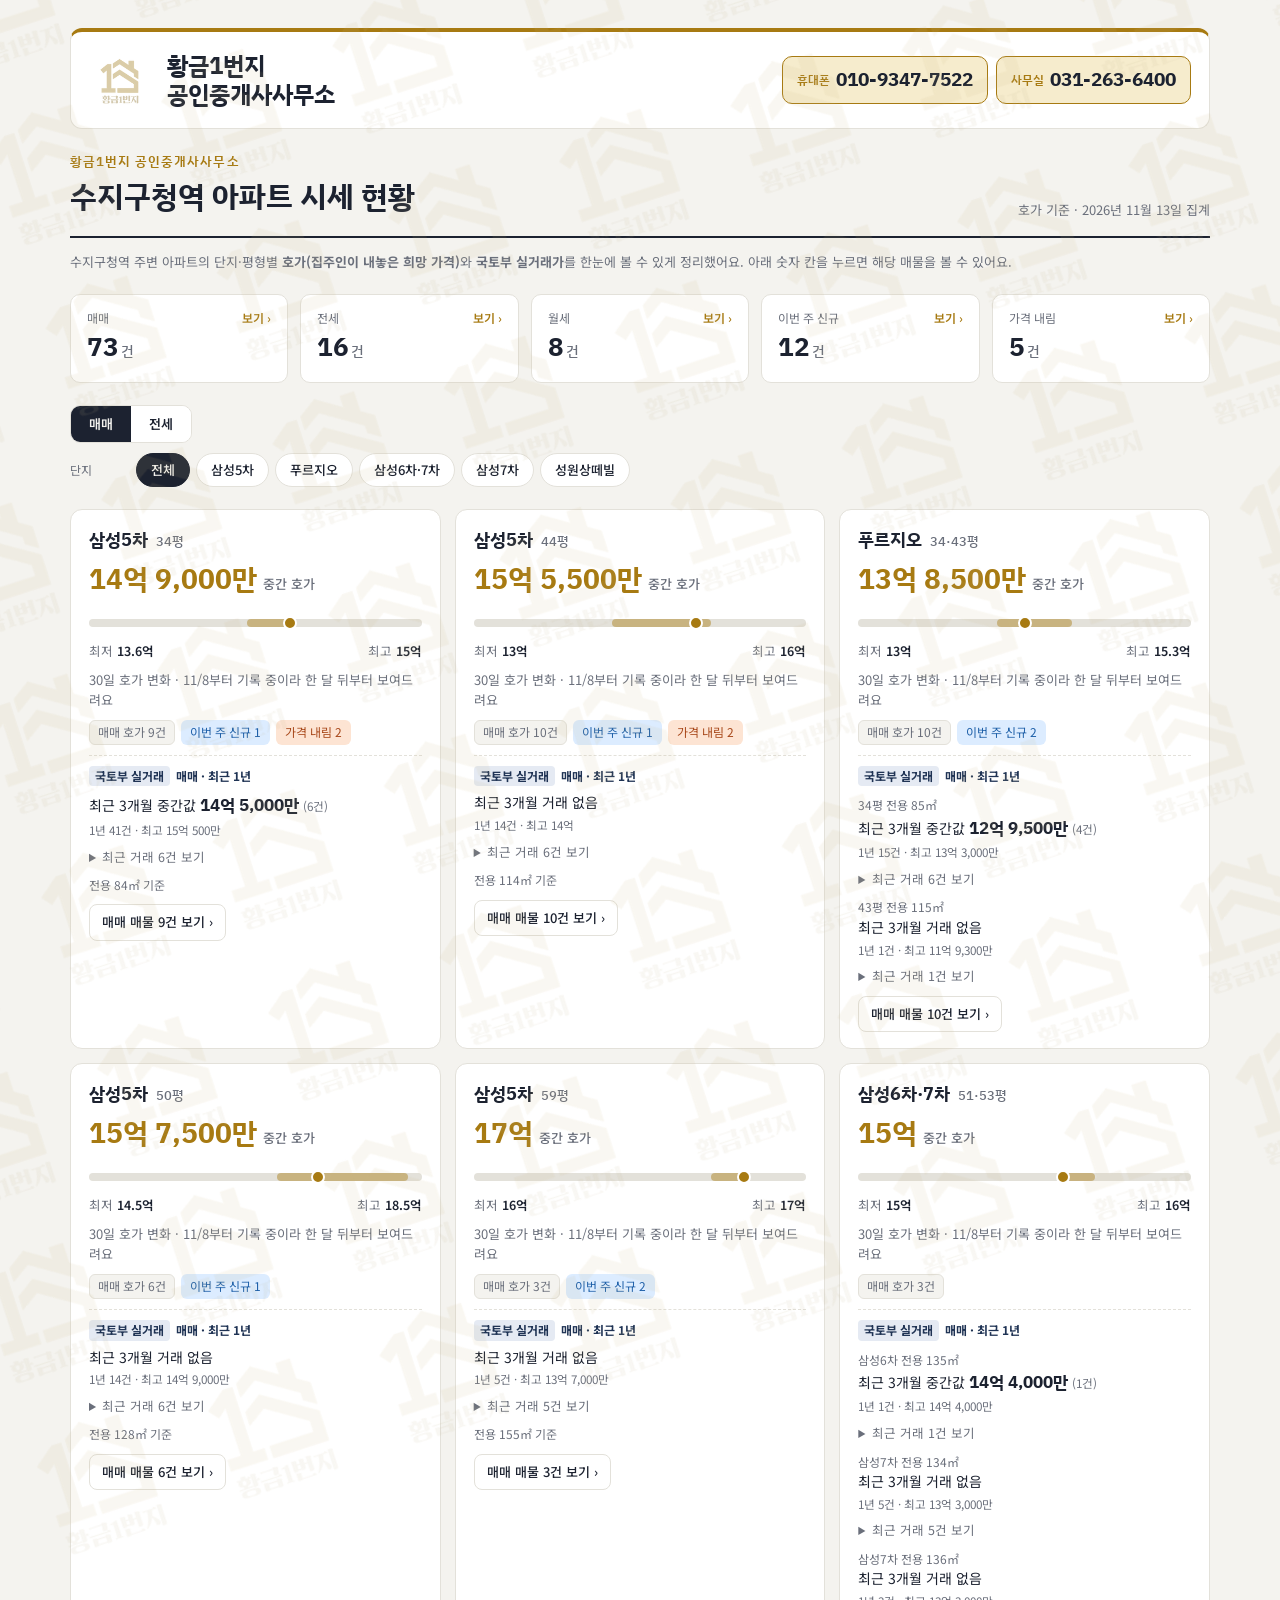
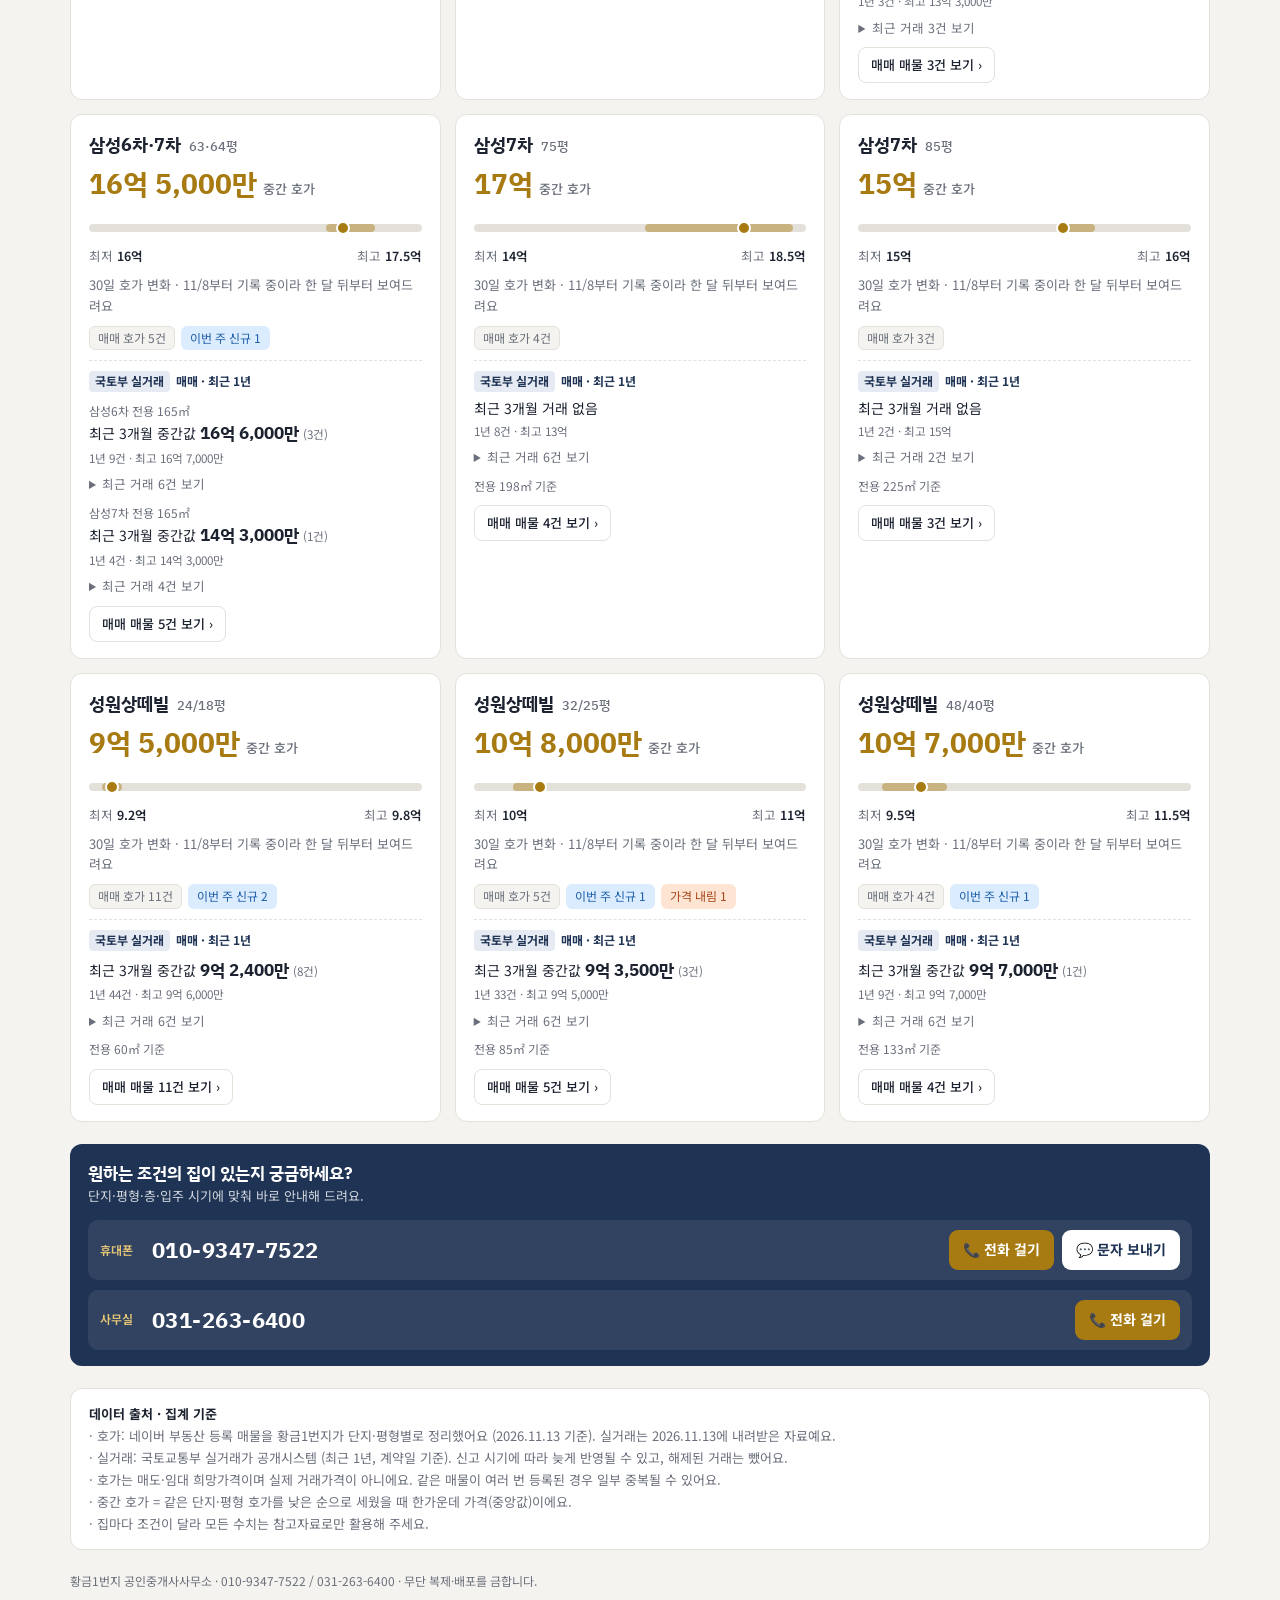
==== commit a28664e2: "11/13 기준 시세 업데이트 Co-Authored-By: Claude Opus 5.5 <noreply@anthropic.com> Claude-Session: https://cla" ====
--- a/index.html
+++ b/index.html
@@ -277,7 +277,7 @@
       <div class="brand">황금1번지 공인중개사사무소</div>
       <h1>수지구청역 아파트 시세 현황</h1>
     </div>
-    <div class="asof">호가 기준 · 2026년 11월 12일 집계</div>
+    <div class="asof">호가 기준 · 2026년 11월 13일 집계</div>
   </header>
 
   <p class="note">수지구청역 주변 아파트의 단지·평형별 <b>호가(집주인이 내놓은 희망 가격)</b>와 <b>국토부 실거래가</b>를 한눈에 볼 수 있게 정리했어요. 아래 숫자 칸을 누르면 해당 매물을 볼 수 있어요.</p>
@@ -317,7 +317,7 @@
 
 <script>
 (function(){
-  const D = {"asof": "2026-11-12", "rtAsof": "2026-11-12", "prevDate": null, "histStart": "2026-11-08", "groups": [{"g": "삼성5차 34평", "cx": "삼성5차", "py": "34평", "sale": {"n": 9, "min": 13.6, "med": 14.9, "max": 15.0}, "jeon": {"n": 1, "min": 7.0, "med": 7.0, "max": 7.0}, "wol": 1, "new": 5, "down": 2, "rt": [{"lab": "", "area": "84", "s": {"n": 41, "hi": 150500, "m3": 145000, "c3": 6, "last": [[261103, 138500, 7], [261031, 147000, 5], [261022, 150500, 7], [261014, 142000, 3], [261009, 149800, 6], [260813, 143000, 15]]}, "j": {"n": 31, "hi": 74000, "m3": 59850, "c3": 7, "last": [[261031, 53500, 7], [261018, 74000, 9], [261010, 58800, 7], [260911, 59850, 4], [260905, 50000, 14], [260820, 60000, 6]]}}]}, {"g": "삼성5차 44평", "cx": "삼성5차", "py": "44평", "sale": {"n": 10, "min": 13.0, "med": 15.55, "max": 16.0}, "jeon": {"n": 1, "min": 8.5, "med": 8.5, "max": 8.5}, "wol": 1, "new": 1, "down": 2, "rt": [{"lab": "", "area": "114", "s": {"n": 14, "hi": 140000, "m3": null, "c3": 0, "last": [[260722, 138000, 6], [260616, 137500, 9], [260530, 140000, 7], [260520, 93100, 16], [260514, 100000, 17], [260505, 81000, 15]]}, "j": {"n": 16, "hi": 88000, "m3": 74000, "c3": 2, "last": [[261017, 88000, 18], [260820, 60000, 14], [260712, 65000, 3], [260620, 50000, 17], [260613, 48000, 8], [260604, 70000, 13]]}}]}, {"g": "푸르지오 34·43평", "cx": "푸르지오", "py": "34·43평", "sale": {"n": 10, "min": 13.0, "med": 13.85, "max": 15.3}, "jeon": {"n": 2, "min": 7.6, "med": 7.6, "max": 7.6}, "wol": 1, "new": 2, "down": 0, "rt": [{"lab": "34평", "area": "85", "s": {"n": 15, "hi": 133000, "m3": 129500, "c3": 4, "last": [[261107, 133000, 9], [261107, 130000, 10], [261105, 129000, 5], [260825, 115000, 17], [260725, 123000, 12], [260721, 118700, 19]]}, "j": {"n": 28, "hi": 75000, "m3": 58800, "c3": 13, "last": [[261030, 56700, 17], [261027, 58800, 5], [261023, 56700, 4], [261021, 70500, 13], [261015, 72000, 3], [261009, 57700, 14]]}}, {"lab": "43평", "area": "115", "s": {"n": 1, "hi": 119300, "m3": null, "c3": 0, "last": [[251220, 119300, 8]]}, "j": {"n": 1, "hi": 68000, "m3": null, "c3": 0, "last": [[260117, 68000, 7]]}}]}, {"g": "삼성5차 50평", "cx": "삼성5차", "py": "50평", "sale": {"n": 6, "min": 14.5, "med": 15.75, "max": 18.5}, "jeon": null, "wol": 0, "new": 0, "down": 0, "rt": [{"lab": "", "area": "128", "s": {"n": 14, "hi": 149000, "m3": null, "c3": 0, "last": [[260711, 149000, 16], [260530, 145000, 4], [260526, 142000, 16], [260423, 129000, 9], [260305, 136000, 4], [260302, 132000, 6]]}, "j": {"n": 13, "hi": 95000, "m3": null, "c3": 0, "last": [[260725, 71400, 3], [260606, 95000, 17], [260516, 90000, 4], [260418, 80000, 8], [260416, 80000, 8], [260225, 40000, 16]]}}]}, {"g": "삼성5차 59평", "cx": "삼성5차", "py": "59평", "sale": {"n": 3, "min": 16.0, "med": 17.0, "max": 17.0}, "jeon": {"n": 1, "min": 9.5, "med": 9.5, "max": 9.5}, "wol": 0, "new": 2, "down": 0, "rt": [{"lab": "", "area": "155", "s": {"n": 5, "hi": 137000, "m3": null, "c3": 0, "last": [[260428, 130000, 4], [260312, 129500, 1], [260220, 137000, 5], [260130, 130000, 2], [260102, 117000, 1]]}, "j": {"n": 3, "hi": 80000, "m3": null, "c3": 0, "last": [[260730, 80000, 3], [260413, 80000, 7], [251125, 77000, 7]]}}]}, {"g": "삼성6차·7차 51·53평", "cx": "삼성6차·7차", "py": "51·53평", "sale": {"n": 4, "min": 15.0, "med": 15.5, "max": 17.2}, "jeon": {"n": 2, "min": 7.5, "med": 9.0, "max": 10.5}, "wol": 0, "new": 0, "down": 1, "rt": [{"lab": "삼성6차", "area": "135", "s": {"n": 1, "hi": 144000, "m3": 144000, "c3": 1, "last": [[260819, 144000, 8]]}, "j": {"n": 1, "hi": 72400, "m3": null, "c3": 0, "last": [[260711, 72400, 2]]}}, {"lab": "삼성7차", "area": "134", "s": {"n": 5, "hi": 133000, "m3": null, "c3": 0, "last": [[260811, 123500, 3], [260704, 133000, 11], [260515, 122500, 7], [260406, 100000, 4], [251213, 115000, 5]]}, "j": {"n": 1, "hi": 60900, "m3": null, "c3": 0, "last": [[260428, 60900, 15]]}}, {"lab": "삼성7차", "area": "136", "s": {"n": 3, "hi": 133000, "m3": null, "c3": 0, "last": [[260704, 133000, 10], [260121, 110000, 1], [251222, 105000, 10]]}, "j": {"n": 2, "hi": 68250, "m3": null, "c3": 0, "last": [[260717, 68250, 11], [260717, 68250, 11]]}}]}, {"g": "삼성6차·7차 63·64평", "cx": "삼성6차·7차", "py": "63·64평", "sale": {"n": 4, "min": 16.0, "med": 16.25, "max": 17.5}, "jeon": {"n": 1, "min": 8.0, "med": 8.0, "max": 8.0}, "wol": 0, "new": 1, "down": 0, "rt": [{"lab": "삼성6차", "area": "165", "s": {"n": 9, "hi": 167000, "m3": 166000, "c3": 3, "last": [[261103, 166000, 3], [261008, 167000, 9], [260910, 158000, 5], [260620, 150000, 10], [260613, 149000, 4], [260506, 149000, 6]]}, "j": {"n": 7, "hi": 85000, "m3": 80625, "c3": 2, "last": [[261017, 82500, 4], [261001, 78750, 3], [260720, 75000, 3], [251129, 63000, 12], [251125, 83000, 8], [251122, 75000, 11]]}}, {"lab": "삼성7차", "area": "165", "s": {"n": 4, "hi": 143000, "m3": 143000, "c3": 1, "last": [[261027, 143000, 9], [260630, 129000, 7], [260225, 140000, 12], [260117, 121500, 8]]}, "j": {"n": 2, "hi": 80000, "m3": null, "c3": 0, "last": [[260729, 69300, 5], [260716, 80000, 4]]}}]}, {"g": "삼성7차 75평", "cx": "삼성7차", "py": "75평", "sale": {"n": 3, "min": 16.0, "med": 18.0, "max": 18.5}, "jeon": null, "wol": 0, "new": 0, "down": 0, "rt": [{"lab": "", "area": "198", "s": {"n": 8, "hi": 130000, "m3": null, "c3": 0, "last": [[260630, 125000, 3], [260603, 127000, 12], [260530, 130000, 10], [260515, 130000, 13], [260422, 120000, 2], [260307, 119500, 2]]}, "j": {"n": 4, "hi": 85000, "m3": 80000, "c3": 1, "last": [[261031, 80000, 5], [260709, 70000, 12], [260709, 70000, 12], [260314, 85000, 6]]}}]}, {"g": "삼성7차 85평", "cx": "삼성7차", "py": "85평", "sale": {"n": 3, "min": 15.0, "med": 15.0, "max": 16.0}, "jeon": null, "wol": 0, "new": 0, "down": 0, "rt": [{"lab": "", "area": "225", "s": {"n": 2, "hi": 150000, "m3": null, "c3": 0, "last": [[260806, 134000, 5], [260711, 150000, 4]]}, "j": {"n": 7, "hi": 100000, "m3": 79000, "c3": 2, "last": [[261111, 80000, 3], [261030, 78000, 11], [260723, 100000, 7], [260512, 75000, 11], [260120, 78000, 11], [251119, 75000, 1]]}}]}, {"g": "성원상떼빌 24/18평", "cx": "성원상떼빌", "py": "24/18평", "sale": {"n": 11, "min": 9.2, "med": 9.5, "max": 9.8}, "jeon": {"n": 1, "min": 5.0, "med": 5.0, "max": 5.0}, "wol": 1, "new": 2, "down": 0, "rt": [{"lab": "", "area": "60", "s": {"n": 44, "hi": 96000, "m3": 92400, "c3": 8, "last": [[261028, 93000, 9], [261028, 92800, 13], [261024, 90000, 5], [261020, 96000, 8], [261014, 92000, 11], [261010, 88500, 16]]}, "j": {"n": 50, "hi": 47000, "m3": 44500, "c3": 12, "last": [[261110, 37800, 15], [261106, 44000, 2], [261024, 45000, 7], [261023, 45500, 16], [261022, 45000, 6], [261007, 34650, 3]]}}]}, {"g": "성원상떼빌 32/25평", "cx": "성원상떼빌", "py": "32/25평", "sale": {"n": 5, "min": 10.0, "med": 10.8, "max": 11.0}, "jeon": {"n": 7, "min": 5.2, "med": 5.6, "max": 6.0}, "wol": 1, "new": 1, "down": 1, "rt": [{"lab": "", "area": "85", "s": {"n": 33, "hi": 95000, "m3": 93500, "c3": 3, "last": [[261007, 95000, 19], [260919, 75000, 1], [260918, 93500, 10], [260808, 93800, 8], [260723, 91000, 14], [260702, 84000, 1]]}, "j": {"n": 44, "hi": 60000, "m3": 52000, "c3": 10, "last": [[261028, 60000, 5], [261024, 52000, 7], [261016, 59000, 4], [261012, 43000, 6], [261010, 50000, 7], [261009, 55000, 6]]}}]}, {"g": "성원상떼빌 48/40평", "cx": "성원상떼빌", "py": "48/40평", "sale": {"n": 4, "min": 9.5, "med": 10.7, "max": 11.5}, "jeon": null, "wol": 3, "new": 1, "down": 0, "rt": [{"lab": "", "area": "133", "s": {"n": 9, "hi": 97000, "m3": 97000, "c3": 1, "last": [[261009, 97000, 6], [260528, 83000, 10], [260417, 60000, 8], [260320, 93000, 17], [260225, 92000, 10], [260224, 90000, 4]]}, "j": {"n": 10, "hi": 65000, "m3": 54400, "c3": 2, "last": [[260829, 50000, 2], [260813, 58800, 3], [260506, 60000, 12], [260314, 59000, 1], [260314, 64000, 3], [260110, 65000, 16]]}}]}], "tot": {"sale": 72, "jeon": 16, "wol": 8, "new": 15, "down": 6}, "list": [{"g": "삼성5차 34평", "t": "매매", "d": "510", "b": "중층", "p": "14.9", "x": "15→14.9", "n": 1, "dn": 1, "se": 0}, {"g": "삼성5차 34평", "t": "매매", "d": "515", "b": "저층", "p": "13.6", "x": "", "n": 0, "dn": 0, "se": 1}, {"g": "삼성5차 34평", "t": "매매", "d": "515", "b": "중층", "p": "15", "x": "15.5→15", "n": 0, "dn": 1, "se": 1}, {"g": "삼성5차 34평", "t": "매매", "d": "515", "b": "고층", "p": "15", "x": "", "n": 0, "dn": 0, "se": 0}, {"g": "삼성5차 34평", "t": "매매", "d": "516", "b": "고층", "p": "14.9", "x": "", "n": 0, "dn": 0, "se": 0}, {"g": "삼성5차 34평", "t": "매매", "d": "518", "b": "고층", "p": "15", "x": "", "n": 1, "dn": 0, "se": 0}, {"g": "삼성5차 34평", "t": "매매", "d": "523", "b": "중층", "p": "15", "x": "", "n": 1, "dn": 0, "se": 0}, {"g": "삼성5차 34평", "t": "매매", "d": "524", "b": "저층", "p": "14", "x": "", "n": 0, "dn": 0, "se": 0}, {"g": "삼성5차 34평", "t": "매매", "d": "524", "b": "중층", "p": "14.8", "x": "", "n": 1, "dn": 0, "se": 0}, {"g": "삼성5차 34평", "t": "전세", "d": "526", "b": "고층", "p": "7", "x": "", "n": 0, "dn": 0, "se": 0}, {"g": "삼성5차 34평", "t": "월세", "d": "526", "b": "고층", "p": "5/80", "x": "", "n": 1, "dn": 0, "se": 0}, {"g": "삼성5차 50평", "t": "매매", "d": "504", "b": "중층", "p": "18.5", "x": "", "n": 0, "dn": 0, "se": 0}, {"g": "삼성5차 50평", "t": "매매", "d": "509", "b": "저층", "p": "16", "x": "", "n": 0, "dn": 0, "se": 1}, {"g": "삼성5차 50평", "t": "매매", "d": "522", "b": "저층", "p": "14.5", "x": "14-14.5", "n": 0, "dn": 0, "se": 0}, {"g": "삼성5차 50평", "t": "매매", "d": "522", "b": "저층", "p": "14.5", "x": "", "n": 0, "dn": 0, "se": 1}, {"g": "삼성5차 50평", "t": "매매", "d": "525", "b": "고층", "p": "15.5", "x": "", "n": 0, "dn": 0, "se": 0}, {"g": "삼성5차 50평", "t": "매매", "d": "525", "b": "고층", "p": "16.8", "x": "", "n": 0, "dn": 0, "se": 0}, {"g": "삼성6차·7차 63·64평", "t": "매매", "d": "611", "b": "고층", "p": "17.5", "x": "", "n": 1, "dn": 0, "se": 0}, {"g": "삼성6차·7차 63·64평", "t": "매매", "d": "705", "b": "저층", "p": "16", "x": "", "n": 0, "dn": 0, "se": 0}, {"g": "삼성6차·7차 63·64평", "t": "매매", "d": "706", "b": "중층", "p": "16.5", "x": "", "n": 0, "dn": 0, "se": 0}, {"g": "삼성6차·7차 63·64평", "t": "매매", "d": "706", "b": "고층", "p": "16", "x": "", "n": 0, "dn": 0, "se": 0}, {"g": "삼성6차·7차 63·64평", "t": "전세", "d": "705", "b": "중층", "p": "8", "x": "", "n": 0, "dn": 0, "se": 0}, {"g": "성원상떼빌 24/18평", "t": "매매", "d": "109", "b": "중층", "p": "9.6", "x": "", "n": 0, "dn": 0, "se": 0}, {"g": "성원상떼빌 24/18평", "t": "매매", "d": "110", "b": "중층", "p": "9.8", "x": "", "n": 1, "dn": 0, "se": 0}, {"g": "성원상떼빌 24/18평", "t": "매매", "d": "110", "b": "고층", "p": "9.6", "x": "", "n": 0, "dn": 0, "se": 0}, {"g": "성원상떼빌 24/18평", "t": "매매", "d": "111", "b": "중층", "p": "9.6", "x": "", "n": 0, "dn": 0, "se": 0}, {"g": "성원상떼빌 24/18평", "t": "매매", "d": "113", "b": "고층", "p": "9.5", "x": "", "n": 0, "dn": 0, "se": 0}, {"g": "성원상떼빌 24/18평", "t": "매매", "d": "113", "b": "중층", "p": "9.4", "x": "", "n": 0, "dn": 0, "se": 0}, {"g": "성원상떼빌 24/18평", "t": "매매", "d": "114", "b": "저층", "p": "9.3", "x": "", "n": 0, "dn": 0, "se": 0}, {"g": "성원상떼빌 24/18평", "t": "매매", "d": "114", "b": "중층", "p": "9.2", "x": "", "n": 0, "dn": 0, "se": 0}, {"g": "성원상떼빌 24/18평", "t": "매매", "d": "114", "b": "중층", "p": "9.4", "x": "", "n": 0, "dn": 0, "se": 0}, {"g": "성원상떼빌 24/18평", "t": "매매", "d": "114", "b": "고층", "p": "9.5", "x": "", "n": 1, "dn": 0, "se": 0}, {"g": "성원상떼빌 24/18평", "t": "매매", "d": "114", "b": "고층", "p": "9.7", "x": "", "n": 0, "dn": 0, "se": 0}, {"g": "성원상떼빌 24/18평", "t": "전세", "d": "110", "b": "중층", "p": "5", "x": "", "n": 0, "dn": 0, "se": 0}, {"g": "성원상떼빌 24/18평", "t": "월세", "d": "110", "b": "고층", "p": "1/160", "x": "", "n": 0, "dn": 0, "se": 0}, {"g": "삼성5차 44평", "t": "매매", "d": "501", "b": "고층", "p": "15.8", "x": "16.5→15.8", "n": 0, "dn": 1, "se": 1}, {"g": "삼성5차 44평", "t": "매매", "d": "514", "b": "중층", "p": "16", "x": "", "n": 0, "dn": 0, "se": 0}, {"g": "삼성5차 44평", "t": "매매", "d": "520", "b": "저층", "p": "13", "x": "", "n": 0, "dn": 0, "se": 1}, {"g": "삼성5차 44평", "t": "매매", "d": "520", "b": "저층", "p": "16", "x": "", "n": 0, "dn": 0, "se": 0}, {"g": "삼성5차 44평", "t": "매매", "d": "520", "b": "중층", "p": "15.5", "x": "", "n": 0, "dn": 0, "se": 1}, {"g": "삼성5차 44평", "t": "매매", "d": "520", "b": "중층", "p": "16", "x": "", "n": 0, "dn": 0, "se": 0}, {"g": "삼성5차 44평", "t": "매매", "d": "520", "b": "고층", "p": "15.6", "x": "", "n": 0, "dn": 0, "se": 0}, {"g": "삼성5차 44평", "t": "매매", "d": "520", "b": "고층", "p": "15.5", "x": "", "n": 1, "dn": 0, "se": 0}, {"g": "삼성5차 44평", "t": "매매", "d": "521", "b": "저층", "p": "15", "x": "", "n": 0, "dn": 0, "se": 1}, {"g": "삼성5차 44평", "t": "매매", "d": "521", "b": "저층", "p": "14.9", "x": "15.8→15.5", "n": 0, "dn": 1, "se": 0}, {"g": "삼성5차 44평", "t": "전세", "d": "521", "b": "중층", "p": "8.5", "x": "", "n": 0, "dn": 0, "se": 0}, {"g": "삼성5차 44평", "t": "월세", "d": "520", "b": "중층", "p": "1/300", "x": "", "n": 0, "dn": 0, "se": 0}, {"g": "삼성5차 59평", "t": "매매", "d": "505", "b": "중층", "p": "17", "x": "", "n": 0, "dn": 0, "se": 0}, {"g": "삼성5차 59평", "t": "매매", "d": "505", "b": "저층", "p": "17", "x": "", "n": 1, "dn": 0, "se": 0}, {"g": "삼성5차 59평", "t": "매매", "d": "505", "b": "저층", "p": "16", "x": "", "n": 0, "dn": 0, "se": 0}, {"g": "삼성5차 59평", "t": "전세", "d": "505", "b": "-", "p": "9.5", "x": "", "n": 1, "dn": 0, "se": 0}, {"g": "삼성7차 75평", "t": "매매", "d": "707", "b": "저층", "p": "18", "x": "", "n": 0, "dn": 0, "se": 0}, {"g": "삼성7차 75평", "t": "매매", "d": "708", "b": "중층", "p": "18.5", "x": "", "n": 0, "dn": 0, "se": 0}, {"g": "삼성7차 75평", "t": "매매", "d": "708", "b": "중층", "p": "16", "x": "", "n": 0, "dn": 0, "se": 0}, {"g": "성원상떼빌 32/25평", "t": "매매", "d": "101", "b": "중층", "p": "10", "x": "10.2→10.4", "n": 0, "dn": 0, "se": 1}, {"g": "성원상떼빌 32/25평", "t": "매매", "d": "102", "b": "고층", "p": "11", "x": "", "n": 0, "dn": 0, "se": 0}, {"g": "성원상떼빌 32/25평", "t": "매매", "d": "103", "b": "중층", "p": "11", "x": "", "n": 1, "dn": 0, "se": 0}, {"g": "성원상떼빌 32/25평", "t": "매매", "d": "103", "b": "고층", "p": "10.8", "x": "", "n": 0, "dn": 0, "se": 0}, {"g": "성원상떼빌 32/25평", "t": "매매", "d": "104", "b": "저층", "p": "10", "x": "9.6→10", "n": 0, "dn": 0, "se": 0}, {"g": "성원상떼빌 32/25평", "t": "전세", "d": "101", "b": "저층", "p": "5.6", "x": "5.5-5.8", "n": 0, "dn": 0, "se": 0}, {"g": "성원상떼빌 32/25평", "t": "전세", "d": "102", "b": "저층", "p": "5.5", "x": "", "n": 0, "dn": 0, "se": 0}, {"g": "성원상떼빌 32/25평", "t": "전세", "d": "103", "b": "저층", "p": "6", "x": "", "n": 0, "dn": 0, "se": 0}, {"g": "성원상떼빌 32/25평", "t": "전세", "d": "105", "b": "고층", "p": "5.2", "x": "", "n": 0, "dn": 0, "se": 0}, {"g": "성원상떼빌 32/25평", "t": "전세", "d": "106", "b": "저층", "p": "5.4", "x": "5.6→5.4", "n": 0, "dn": 1, "se": 0}, {"g": "성원상떼빌 32/25평", "t": "전세", "d": "104", "b": "저층", "p": "5.9", "x": "", "n": 0, "dn": 0, "se": 0}, {"g": "성원상떼빌 32/25평", "t": "전세", "d": "101", "b": "고층", "p": "5.7", "x": "", "n": 0, "dn": 0, "se": 0}, {"g": "성원상떼빌 32/25평", "t": "월세", "d": "106", "b": "중층", "p": "500/320", "x": "", "n": 0, "dn": 0, "se": 0}, {"g": "푸르지오 34·43평", "t": "매매", "d": "101", "b": "중층", "p": "13.8", "x": "", "n": 0, "dn": 0, "se": 0}, {"g": "푸르지오 34·43평", "t": "매매", "d": "101", "b": "중층", "p": "13.8", "x": "", "n": 0, "dn": 0, "se": 0}, {"g": "푸르지오 34·43평", "t": "매매", "d": "101", "b": "고층", "p": "13", "x": "", "n": 0, "dn": 0, "se": 1}, {"g": "푸르지오 34·43평", "t": "매매", "d": "104", "b": "저층", "p": "14", "x": "", "n": 0, "dn": 0, "se": 0}, {"g": "푸르지오 34·43평", "t": "매매", "d": "104", "b": "저층", "p": "13", "x": "", "n": 0, "dn": 0, "se": 0}, {"g": "푸르지오 34·43평", "t": "매매", "d": "104", "b": "중층", "p": "13.2", "x": "", "n": 0, "dn": 0, "se": 0}, {"g": "푸르지오 34·43평", "t": "매매", "d": "104", "b": "고층", "p": "14", "x": "", "n": 0, "dn": 0, "se": 0}, {"g": "푸르지오 34·43평", "t": "매매", "d": "106", "b": "저층", "p": "14", "x": "", "n": 0, "dn": 0, "se": 0}, {"g": "푸르지오 34·43평", "t": "매매", "d": "106", "b": "중층", "p": "13.9", "x": "", "n": 1, "dn": 0, "se": 0}, {"g": "푸르지오 34·43평", "t": "매매", "d": "105", "b": "저층", "p": "15.3", "x": "", "n": 0, "dn": 0, "se": 0}, {"g": "푸르지오 34·43평", "t": "전세", "d": "102", "b": "중층", "p": "7.6", "x": "", "n": 0, "dn": 0, "se": 0}, {"g": "푸르지오 34·43평", "t": "전세", "d": "106", "b": "저층", "p": "7.6", "x": "", "n": 1, "dn": 0, "se": 0}, {"g": "푸르지오 34·43평", "t": "월세", "d": "101", "b": "저층", "p": "2/210", "x": "", "n": 0, "dn": 0, "se": 0}, {"g": "삼성6차·7차 51·53평", "t": "매매", "d": "710", "b": "저층", "p": "15", "x": "", "n": 0, "dn": 0, "se": 0}, {"g": "삼성6차·7차 51·53평", "t": "매매", "d": "710", "b": "중층", "p": "15", "x": "", "n": 0, "dn": 0, "se": 0}, {"g": "삼성6차·7차 51·53평", "t": "매매", "d": "710", "b": "저층", "p": "16", "x": "", "n": 0, "dn": 0, "se": 0}, {"g": "삼성6차·7차 51·53평", "t": "매매", "d": "606", "b": "고층", "p": "17.2", "x": "17.7→17.2", "n": 0, "dn": 1, "se": 0}, {"g": "삼성6차·7차 51·53평", "t": "전세", "d": "710", "b": "저층", "p": "7.5", "x": "", "n": 0, "dn": 0, "se": 0}, {"g": "삼성6차·7차 51·53평", "t": "전세", "d": "606", "b": "고층", "p": "10.5", "x": "", "n": 0, "dn": 0, "se": 0}, {"g": "삼성7차 85평", "t": "매매", "d": "703", "b": "고층", "p": "15", "x": "", "n": 0, "dn": 0, "se": 0}, {"g": "삼성7차 85평", "t": "매매", "d": "703", "b": "저층", "p": "15", "x": "", "n": 0, "dn": 0, "se": 0}, {"g": "삼성7차 85평", "t": "매매", "d": "704", "b": "고층", "p": "16", "x": "", "n": 0, "dn": 0, "se": 0}, {"g": "성원상떼빌 48/40평", "t": "매매", "d": "115", "b": "저층", "p": "9.5", "x": "", "n": 0, "dn": 0, "se": 0}, {"g": "성원상떼빌 48/40평", "t": "매매", "d": "115", "b": "저층", "p": "10.5", "x": "10-10.5", "n": 0, "dn": 0, "se": 0}, {"g": "성원상떼빌 48/40평", "t": "매매", "d": "115", "b": "저층", "p": "10.9", "x": "", "n": 0, "dn": 0, "se": 0}, {"g": "성원상떼빌 48/40평", "t": "매매", "d": "119", "b": "고층", "p": "11.5", "x": "", "n": 0, "dn": 0, "se": 0}, {"g": "성원상떼빌 48/40평", "t": "월세", "d": "115", "b": "저층", "p": "4/120\n3/160", "x": "", "n": 0, "dn": 0, "se": 0}, {"g": "성원상떼빌 48/40평", "t": "월세", "d": "116", "b": "중층", "p": "2/180", "x": "", "n": 0, "dn": 0, "se": 0}, {"g": "성원상떼빌 48/40평", "t": "월세", "d": "118", "b": "고층", "p": "2/200", "x": "", "n": 1, "dn": 0, "se": 0}]};
+  const D = {"asof": "2026-11-13", "rtAsof": "2026-11-13", "prevDate": null, "histStart": "2026-11-08", "groups": [{"g": "삼성5차 34평", "cx": "삼성5차", "py": "34평", "sale": {"n": 9, "min": 13.6, "med": 14.9, "max": 15.0}, "jeon": {"n": 1, "min": 7.0, "med": 7.0, "max": 7.0}, "wol": 1, "new": 1, "down": 2, "rt": [{"lab": "", "area": "84", "s": {"n": 41, "hi": 150500, "m3": 145000, "c3": 6, "last": [[261103, 138500, 7], [261031, 147000, 5], [261022, 150500, 7], [261014, 142000, 3], [261009, 149800, 6], [260813, 143000, 15]]}, "j": {"n": 32, "hi": 74000, "m3": 59925, "c3": 8, "last": [[261111, 65000, 8], [261031, 53500, 7], [261018, 74000, 9], [261010, 58800, 7], [260911, 59850, 4], [260905, 50000, 14]]}}]}, {"g": "삼성5차 44평", "cx": "삼성5차", "py": "44평", "sale": {"n": 10, "min": 13.0, "med": 15.55, "max": 16.0}, "jeon": {"n": 1, "min": 8.5, "med": 8.5, "max": 8.5}, "wol": 1, "new": 1, "down": 2, "rt": [{"lab": "", "area": "114", "s": {"n": 14, "hi": 140000, "m3": null, "c3": 0, "last": [[260722, 138000, 6], [260616, 137500, 9], [260530, 140000, 7], [260520, 93100, 16], [260514, 100000, 17], [260505, 81000, 15]]}, "j": {"n": 16, "hi": 88000, "m3": 74000, "c3": 2, "last": [[261017, 88000, 18], [260820, 60000, 14], [260712, 65000, 3], [260620, 50000, 17], [260613, 48000, 8], [260604, 70000, 13]]}}]}, {"g": "푸르지오 34·43평", "cx": "푸르지오", "py": "34·43평", "sale": {"n": 10, "min": 13.0, "med": 13.85, "max": 15.3}, "jeon": {"n": 2, "min": 7.6, "med": 7.6, "max": 7.6}, "wol": 1, "new": 2, "down": 0, "rt": [{"lab": "34평", "area": "85", "s": {"n": 15, "hi": 133000, "m3": 129500, "c3": 4, "last": [[261107, 133000, 9], [261107, 130000, 10], [261105, 129000, 5], [260825, 115000, 17], [260725, 123000, 12], [260721, 118700, 19]]}, "j": {"n": 28, "hi": 75000, "m3": 58800, "c3": 13, "last": [[261030, 56700, 17], [261027, 58800, 5], [261023, 56700, 4], [261021, 70500, 13], [261015, 72000, 3], [261009, 57700, 14]]}}, {"lab": "43평", "area": "115", "s": {"n": 1, "hi": 119300, "m3": null, "c3": 0, "last": [[251220, 119300, 8]]}, "j": {"n": 1, "hi": 68000, "m3": null, "c3": 0, "last": [[260117, 68000, 7]]}}]}, {"g": "삼성5차 50평", "cx": "삼성5차", "py": "50평", "sale": {"n": 6, "min": 14.5, "med": 15.75, "max": 18.5}, "jeon": {"n": 1, "min": 5.2, "med": 5.2, "max": 5.2}, "wol": 0, "new": 1, "down": 0, "rt": [{"lab": "", "area": "128", "s": {"n": 14, "hi": 149000, "m3": null, "c3": 0, "last": [[260711, 149000, 16], [260530, 145000, 4], [260526, 142000, 16], [260423, 129000, 9], [260305, 136000, 4], [260302, 132000, 6]]}, "j": {"n": 14, "hi": 95000, "m3": null, "c3": 0, "last": [[260725, 73500, 12], [260725, 71400, 3], [260606, 95000, 17], [260516, 90000, 4], [260418, 80000, 8], [260416, 80000, 8]]}}]}, {"g": "삼성5차 59평", "cx": "삼성5차", "py": "59평", "sale": {"n": 3, "min": 16.0, "med": 17.0, "max": 17.0}, "jeon": {"n": 1, "min": 9.5, "med": 9.5, "max": 9.5}, "wol": 0, "new": 2, "down": 0, "rt": [{"lab": "", "area": "155", "s": {"n": 5, "hi": 137000, "m3": null, "c3": 0, "last": [[260428, 130000, 4], [260312, 129500, 1], [260220, 137000, 5], [260130, 130000, 2], [260102, 117000, 1]]}, "j": {"n": 3, "hi": 80000, "m3": null, "c3": 0, "last": [[260730, 80000, 3], [260413, 80000, 7], [251125, 77000, 7]]}}]}, {"g": "삼성6차·7차 51·53평", "cx": "삼성6차·7차", "py": "51·53평", "sale": {"n": 3, "min": 15.0, "med": 15.0, "max": 16.0}, "jeon": {"n": 1, "min": 7.5, "med": 7.5, "max": 7.5}, "wol": 0, "new": 0, "down": 0, "rt": [{"lab": "삼성6차", "area": "135", "s": {"n": 1, "hi": 144000, "m3": 144000, "c3": 1, "last": [[260819, 144000, 8]]}, "j": {"n": 1, "hi": 72400, "m3": null, "c3": 0, "last": [[260711, 72400, 2]]}}, {"lab": "삼성7차", "area": "134", "s": {"n": 5, "hi": 133000, "m3": null, "c3": 0, "last": [[260811, 123500, 3], [260704, 133000, 11], [260515, 122500, 7], [260406, 100000, 4], [251213, 115000, 5]]}, "j": {"n": 1, "hi": 60900, "m3": null, "c3": 0, "last": [[260428, 60900, 15]]}}, {"lab": "삼성7차", "area": "136", "s": {"n": 3, "hi": 133000, "m3": null, "c3": 0, "last": [[260704, 133000, 10], [260121, 110000, 1], [251222, 105000, 10]]}, "j": {"n": 2, "hi": 68250, "m3": null, "c3": 0, "last": [[260717, 68250, 11], [260717, 68250, 11]]}}]}, {"g": "삼성6차·7차 63·64평", "cx": "삼성6차·7차", "py": "63·64평", "sale": {"n": 5, "min": 16.0, "med": 16.5, "max": 17.5}, "jeon": {"n": 1, "min": 8.0, "med": 8.0, "max": 8.0}, "wol": 0, "new": 1, "down": 0, "rt": [{"lab": "삼성6차", "area": "165", "s": {"n": 9, "hi": 167000, "m3": 166000, "c3": 3, "last": [[261103, 166000, 3], [261008, 167000, 9], [260910, 158000, 5], [260620, 150000, 10], [260613, 149000, 4], [260506, 149000, 6]]}, "j": {"n": 7, "hi": 85000, "m3": 80625, "c3": 2, "last": [[261017, 82500, 4], [261001, 78750, 3], [260720, 75000, 3], [251129, 63000, 12], [251125, 83000, 8], [251122, 75000, 11]]}}, {"lab": "삼성7차", "area": "165", "s": {"n": 4, "hi": 143000, "m3": 143000, "c3": 1, "last": [[261027, 143000, 9], [260630, 129000, 7], [260225, 140000, 12], [260117, 121500, 8]]}, "j": {"n": 2, "hi": 80000, "m3": null, "c3": 0, "last": [[260729, 69300, 5], [260716, 80000, 4]]}}]}, {"g": "삼성7차 75평", "cx": "삼성7차", "py": "75평", "sale": {"n": 4, "min": 14.0, "med": 17.0, "max": 18.5}, "jeon": null, "wol": 0, "new": 0, "down": 0, "rt": [{"lab": "", "area": "198", "s": {"n": 8, "hi": 130000, "m3": null, "c3": 0, "last": [[260630, 125000, 3], [260603, 127000, 12], [260530, 130000, 10], [260515, 130000, 13], [260422, 120000, 2], [260307, 119500, 2]]}, "j": {"n": 4, "hi": 85000, "m3": 80000, "c3": 1, "last": [[261031, 80000, 5], [260709, 70000, 12], [260709, 70000, 12], [260314, 85000, 6]]}}]}, {"g": "삼성7차 85평", "cx": "삼성7차", "py": "85평", "sale": {"n": 3, "min": 15.0, "med": 15.0, "max": 16.0}, "jeon": null, "wol": 0, "new": 0, "down": 0, "rt": [{"lab": "", "area": "225", "s": {"n": 2, "hi": 150000, "m3": null, "c3": 0, "last": [[260806, 134000, 5], [260711, 150000, 4]]}, "j": {"n": 7, "hi": 100000, "m3": 79000, "c3": 2, "last": [[261111, 80000, 3], [261030, 78000, 11], [260723, 100000, 7], [260512, 75000, 11], [260120, 78000, 11], [251119, 75000, 1]]}}]}, {"g": "성원상떼빌 24/18평", "cx": "성원상떼빌", "py": "24/18평", "sale": {"n": 11, "min": 9.2, "med": 9.5, "max": 9.8}, "jeon": {"n": 1, "min": 5.0, "med": 5.0, "max": 5.0}, "wol": 1, "new": 2, "down": 0, "rt": [{"lab": "", "area": "60", "s": {"n": 44, "hi": 96000, "m3": 92400, "c3": 8, "last": [[261028, 93000, 9], [261028, 92800, 13], [261024, 90000, 5], [261020, 96000, 8], [261014, 92000, 11], [261010, 88500, 16]]}, "j": {"n": 50, "hi": 47000, "m3": 44500, "c3": 12, "last": [[261110, 37800, 15], [261106, 44000, 2], [261024, 45000, 7], [261023, 45500, 16], [261022, 45000, 6], [261007, 34650, 3]]}}]}, {"g": "성원상떼빌 32/25평", "cx": "성원상떼빌", "py": "32/25평", "sale": {"n": 5, "min": 10.0, "med": 10.8, "max": 11.0}, "jeon": {"n": 7, "min": 5.2, "med": 5.6, "max": 6.0}, "wol": 1, "new": 1, "down": 1, "rt": [{"lab": "", "area": "85", "s": {"n": 33, "hi": 95000, "m3": 93500, "c3": 3, "last": [[261007, 95000, 19], [260919, 75000, 1], [260918, 93500, 10], [260808, 93800, 8], [260723, 91000, 14], [260702, 84000, 1]]}, "j": {"n": 44, "hi": 60000, "m3": 52000, "c3": 10, "last": [[261028, 60000, 5], [261024, 52000, 7], [261016, 59000, 4], [261012, 43000, 6], [261010, 50000, 7], [261009, 55000, 6]]}}]}, {"g": "성원상떼빌 48/40평", "cx": "성원상떼빌", "py": "48/40평", "sale": {"n": 4, "min": 9.5, "med": 10.7, "max": 11.5}, "jeon": null, "wol": 3, "new": 1, "down": 0, "rt": [{"lab": "", "area": "133", "s": {"n": 9, "hi": 97000, "m3": 97000, "c3": 1, "last": [[261009, 97000, 6], [260528, 83000, 10], [260417, 60000, 8], [260320, 93000, 17], [260225, 92000, 10], [260224, 90000, 4]]}, "j": {"n": 10, "hi": 65000, "m3": 54400, "c3": 2, "last": [[260829, 50000, 2], [260813, 58800, 3], [260506, 60000, 12], [260314, 59000, 1], [260314, 64000, 3], [260110, 65000, 16]]}}]}], "tot": {"sale": 73, "jeon": 16, "wol": 8, "new": 12, "down": 5}, "list": [{"g": "삼성5차 34평", "t": "매매", "d": "510", "b": "중층", "p": "14.9", "x": "15→14.9", "n": 0, "dn": 1, "se": 0}, {"g": "삼성5차 34평", "t": "매매", "d": "515", "b": "저층", "p": "13.6", "x": "", "n": 0, "dn": 0, "se": 1}, {"g": "삼성5차 34평", "t": "매매", "d": "515", "b": "중층", "p": "15", "x": "15.5→15", "n": 0, "dn": 1, "se": 1}, {"g": "삼성5차 34평", "t": "매매", "d": "515", "b": "고층", "p": "15", "x": "", "n": 0, "dn": 0, "se": 0}, {"g": "삼성5차 34평", "t": "매매", "d": "516", "b": "고층", "p": "14.9", "x": "", "n": 0, "dn": 0, "se": 0}, {"g": "삼성5차 34평", "t": "매매", "d": "518", "b": "고층", "p": "15", "x": "", "n": 0, "dn": 0, "se": 0}, {"g": "삼성5차 34평", "t": "매매", "d": "523", "b": "중층", "p": "15", "x": "", "n": 0, "dn": 0, "se": 0}, {"g": "삼성5차 34평", "t": "매매", "d": "524", "b": "저층", "p": "14", "x": "", "n": 0, "dn": 0, "se": 0}, {"g": "삼성5차 34평", "t": "매매", "d": "524", "b": "중층", "p": "14.8", "x": "", "n": 0, "dn": 0, "se": 0}, {"g": "삼성5차 34평", "t": "전세", "d": "526", "b": "고층", "p": "7", "x": "", "n": 0, "dn": 0, "se": 0}, {"g": "삼성5차 34평", "t": "월세", "d": "526", "b": "고층", "p": "5/80", "x": "", "n": 1, "dn": 0, "se": 0}, {"g": "삼성5차 50평", "t": "매매", "d": "504", "b": "중층", "p": "18.5", "x": "", "n": 0, "dn": 0, "se": 0}, {"g": "삼성5차 50평", "t": "매매", "d": "509", "b": "저층", "p": "16", "x": "", "n": 0, "dn": 0, "se": 1}, {"g": "삼성5차 50평", "t": "매매", "d": "522", "b": "저층", "p": "14.5", "x": "14-14.5", "n": 0, "dn": 0, "se": 0}, {"g": "삼성5차 50평", "t": "매매", "d": "522", "b": "저층", "p": "14.5", "x": "", "n": 0, "dn": 0, "se": 1}, {"g": "삼성5차 50평", "t": "매매", "d": "525", "b": "고층", "p": "15.5", "x": "", "n": 0, "dn": 0, "se": 0}, {"g": "삼성5차 50평", "t": "매매", "d": "525", "b": "고층", "p": "16.8", "x": "", "n": 0, "dn": 0, "se": 0}, {"g": "삼성5차 50평", "t": "전세", "d": "525", "b": "저층", "p": "5.2/150", "x": "", "n": 1, "dn": 0, "se": 0}, {"g": "삼성6차·7차 63·64평", "t": "매매", "d": "608", "b": "고층", "p": "17", "x": "", "n": 0, "dn": 0, "se": 0}, {"g": "삼성6차·7차 63·64평", "t": "매매", "d": "611", "b": "고층", "p": "17.5", "x": "", "n": 1, "dn": 0, "se": 0}, {"g": "삼성6차·7차 63·64평", "t": "매매", "d": "705", "b": "저층", "p": "16", "x": "", "n": 0, "dn": 0, "se": 0}, {"g": "삼성6차·7차 63·64평", "t": "매매", "d": "706", "b": "중층", "p": "16.5", "x": "", "n": 0, "dn": 0, "se": 0}, {"g": "삼성6차·7차 63·64평", "t": "매매", "d": "706", "b": "고층", "p": "16", "x": "", "n": 0, "dn": 0, "se": 0}, {"g": "삼성6차·7차 63·64평", "t": "전세", "d": "705", "b": "중층", "p": "8", "x": "", "n": 0, "dn": 0, "se": 0}, {"g": "성원상떼빌 24/18평", "t": "매매", "d": "109", "b": "중층", "p": "9.6", "x": "", "n": 0, "dn": 0, "se": 0}, {"g": "성원상떼빌 24/18평", "t": "매매", "d": "110", "b": "중층", "p": "9.8", "x": "", "n": 1, "dn": 0, "se": 0}, {"g": "성원상떼빌 24/18평", "t": "매매", "d": "110", "b": "고층", "p": "9.6", "x": "", "n": 0, "dn": 0, "se": 0}, {"g": "성원상떼빌 24/18평", "t": "매매", "d": "111", "b": "중층", "p": "9.6", "x": "", "n": 0, "dn": 0, "se": 0}, {"g": "성원상떼빌 24/18평", "t": "매매", "d": "113", "b": "고층", "p": "9.5", "x": "", "n": 0, "dn": 0, "se": 0}, {"g": "성원상떼빌 24/18평", "t": "매매", "d": "113", "b": "중층", "p": "9.4", "x": "", "n": 0, "dn": 0, "se": 0}, {"g": "성원상떼빌 24/18평", "t": "매매", "d": "114", "b": "저층", "p": "9.3", "x": "", "n": 0, "dn": 0, "se": 0}, {"g": "성원상떼빌 24/18평", "t": "매매", "d": "114", "b": "중층", "p": "9.2", "x": "", "n": 0, "dn": 0, "se": 0}, {"g": "성원상떼빌 24/18평", "t": "매매", "d": "114", "b": "중층", "p": "9.4", "x": "", "n": 0, "dn": 0, "se": 0}, {"g": "성원상떼빌 24/18평", "t": "매매", "d": "114", "b": "고층", "p": "9.5", "x": "", "n": 1, "dn": 0, "se": 0}, {"g": "성원상떼빌 24/18평", "t": "매매", "d": "114", "b": "고층", "p": "9.7", "x": "", "n": 0, "dn": 0, "se": 0}, {"g": "성원상떼빌 24/18평", "t": "전세", "d": "110", "b": "중층", "p": "5", "x": "", "n": 0, "dn": 0, "se": 0}, {"g": "성원상떼빌 24/18평", "t": "월세", "d": "110", "b": "고층", "p": "1/160", "x": "", "n": 0, "dn": 0, "se": 0}, {"g": "삼성5차 44평", "t": "매매", "d": "501", "b": "고층", "p": "15.8", "x": "16.5→15.8", "n": 0, "dn": 1, "se": 1}, {"g": "삼성5차 44평", "t": "매매", "d": "514", "b": "중층", "p": "16", "x": "", "n": 0, "dn": 0, "se": 0}, {"g": "삼성5차 44평", "t": "매매", "d": "520", "b": "저층", "p": "13", "x": "", "n": 0, "dn": 0, "se": 1}, {"g": "삼성5차 44평", "t": "매매", "d": "520", "b": "저층", "p": "16", "x": "", "n": 0, "dn": 0, "se": 0}, {"g": "삼성5차 44평", "t": "매매", "d": "520", "b": "중층", "p": "15.5", "x": "", "n": 0, "dn": 0, "se": 1}, {"g": "삼성5차 44평", "t": "매매", "d": "520", "b": "중층", "p": "16", "x": "", "n": 0, "dn": 0, "se": 0}, {"g": "삼성5차 44평", "t": "매매", "d": "520", "b": "고층", "p": "15.6", "x": "", "n": 0, "dn": 0, "se": 0}, {"g": "삼성5차 44평", "t": "매매", "d": "520", "b": "고층", "p": "15.5", "x": "", "n": 1, "dn": 0, "se": 0}, {"g": "삼성5차 44평", "t": "매매", "d": "521", "b": "저층", "p": "15", "x": "", "n": 0, "dn": 0, "se": 1}, {"g": "삼성5차 44평", "t": "매매", "d": "521", "b": "저층", "p": "14.9", "x": "15.8→15.5", "n": 0, "dn": 1, "se": 0}, {"g": "삼성5차 44평", "t": "전세", "d": "521", "b": "중층", "p": "8.5", "x": "", "n": 0, "dn": 0, "se": 0}, {"g": "삼성5차 44평", "t": "월세", "d": "520", "b": "중층", "p": "1/300", "x": "", "n": 0, "dn": 0, "se": 0}, {"g": "삼성5차 59평", "t": "매매", "d": "505", "b": "중층", "p": "17", "x": "", "n": 0, "dn": 0, "se": 0}, {"g": "삼성5차 59평", "t": "매매", "d": "505", "b": "저층", "p": "17", "x": "", "n": 1, "dn": 0, "se": 0}, {"g": "삼성5차 59평", "t": "매매", "d": "505", "b": "저층", "p": "16", "x": "", "n": 0, "dn": 0, "se": 0}, {"g": "삼성5차 59평", "t": "전세", "d": "505", "b": "-", "p": "9.5", "x": "", "n": 1, "dn": 0, "se": 0}, {"g": "삼성7차 75평", "t": "매매", "d": "707", "b": "저층", "p": "14", "x": "", "n": 0, "dn": 0, "se": 0}, {"g": "삼성7차 75평", "t": "매매", "d": "707", "b": "저층", "p": "18", "x": "", "n": 0, "dn": 0, "se": 0}, {"g": "삼성7차 75평", "t": "매매", "d": "708", "b": "중층", "p": "18.5", "x": "", "n": 0, "dn": 0, "se": 0}, {"g": "삼성7차 75평", "t": "매매", "d": "708", "b": "중층", "p": "16", "x": "", "n": 0, "dn": 0, "se": 0}, {"g": "성원상떼빌 32/25평", "t": "매매", "d": "101", "b": "중층", "p": "10", "x": "10.2→10.4", "n": 0, "dn": 0, "se": 1}, {"g": "성원상떼빌 32/25평", "t": "매매", "d": "102", "b": "고층", "p": "11", "x": "", "n": 0, "dn": 0, "se": 0}, {"g": "성원상떼빌 32/25평", "t": "매매", "d": "103", "b": "중층", "p": "11", "x": "", "n": 1, "dn": 0, "se": 0}, {"g": "성원상떼빌 32/25평", "t": "매매", "d": "103", "b": "고층", "p": "10.8", "x": "", "n": 0, "dn": 0, "se": 0}, {"g": "성원상떼빌 32/25평", "t": "매매", "d": "104", "b": "저층", "p": "10", "x": "9.6→10", "n": 0, "dn": 0, "se": 0}, {"g": "성원상떼빌 32/25평", "t": "전세", "d": "101", "b": "저층", "p": "5.6", "x": "5.5-5.8", "n": 0, "dn": 0, "se": 0}, {"g": "성원상떼빌 32/25평", "t": "전세", "d": "102", "b": "저층", "p": "5.5", "x": "", "n": 0, "dn": 0, "se": 0}, {"g": "성원상떼빌 32/25평", "t": "전세", "d": "103", "b": "저층", "p": "6", "x": "", "n": 0, "dn": 0, "se": 0}, {"g": "성원상떼빌 32/25평", "t": "전세", "d": "105", "b": "고층", "p": "5.2", "x": "", "n": 0, "dn": 0, "se": 0}, {"g": "성원상떼빌 32/25평", "t": "전세", "d": "106", "b": "저층", "p": "5.4", "x": "5.6→5.4", "n": 0, "dn": 1, "se": 0}, {"g": "성원상떼빌 32/25평", "t": "전세", "d": "104", "b": "저층", "p": "5.9", "x": "", "n": 0, "dn": 0, "se": 0}, {"g": "성원상떼빌 32/25평", "t": "전세", "d": "101", "b": "고층", "p": "5.7", "x": "", "n": 0, "dn": 0, "se": 0}, {"g": "성원상떼빌 32/25평", "t": "월세", "d": "106", "b": "중층", "p": "500/320", "x": "", "n": 0, "dn": 0, "se": 0}, {"g": "푸르지오 34·43평", "t": "매매", "d": "101", "b": "중층", "p": "13.8", "x": "", "n": 0, "dn": 0, "se": 0}, {"g": "푸르지오 34·43평", "t": "매매", "d": "101", "b": "중층", "p": "13.8", "x": "", "n": 0, "dn": 0, "se": 0}, {"g": "푸르지오 34·43평", "t": "매매", "d": "101", "b": "고층", "p": "13", "x": "", "n": 0, "dn": 0, "se": 1}, {"g": "푸르지오 34·43평", "t": "매매", "d": "104", "b": "저층", "p": "14", "x": "", "n": 0, "dn": 0, "se": 0}, {"g": "푸르지오 34·43평", "t": "매매", "d": "104", "b": "저층", "p": "13", "x": "", "n": 0, "dn": 0, "se": 0}, {"g": "푸르지오 34·43평", "t": "매매", "d": "104", "b": "중층", "p": "13.2", "x": "", "n": 0, "dn": 0, "se": 0}, {"g": "푸르지오 34·43평", "t": "매매", "d": "104", "b": "고층", "p": "14", "x": "", "n": 0, "dn": 0, "se": 0}, {"g": "푸르지오 34·43평", "t": "매매", "d": "106", "b": "저층", "p": "14", "x": "", "n": 0, "dn": 0, "se": 0}, {"g": "푸르지오 34·43평", "t": "매매", "d": "106", "b": "중층", "p": "13.9", "x": "", "n": 1, "dn": 0, "se": 0}, {"g": "푸르지오 34·43평", "t": "매매", "d": "105", "b": "저층", "p": "15.3", "x": "", "n": 0, "dn": 0, "se": 0}, {"g": "푸르지오 34·43평", "t": "전세", "d": "102", "b": "중층", "p": "7.6", "x": "", "n": 0, "dn": 0, "se": 0}, {"g": "푸르지오 34·43평", "t": "전세", "d": "106", "b": "저층", "p": "7.6", "x": "", "n": 1, "dn": 0, "se": 0}, {"g": "푸르지오 34·43평", "t": "월세", "d": "101", "b": "저층", "p": "2/210", "x": "", "n": 0, "dn": 0, "se": 0}, {"g": "삼성6차·7차 51·53평", "t": "매매", "d": "710", "b": "저층", "p": "15", "x": "", "n": 0, "dn": 0, "se": 0}, {"g": "삼성6차·7차 51·53평", "t": "매매", "d": "710", "b": "중층", "p": "15", "x": "", "n": 0, "dn": 0, "se": 0}, {"g": "삼성6차·7차 51·53평", "t": "매매", "d": "710", "b": "저층", "p": "16", "x": "", "n": 0, "dn": 0, "se": 0}, {"g": "삼성6차·7차 51·53평", "t": "전세", "d": "710", "b": "저층", "p": "7.5", "x": "", "n": 0, "dn": 0, "se": 0}, {"g": "삼성7차 85평", "t": "매매", "d": "703", "b": "고층", "p": "15", "x": "", "n": 0, "dn": 0, "se": 0}, {"g": "삼성7차 85평", "t": "매매", "d": "703", "b": "저층", "p": "15", "x": "", "n": 0, "dn": 0, "se": 0}, {"g": "삼성7차 85평", "t": "매매", "d": "704", "b": "고층", "p": "16", "x": "", "n": 0, "dn": 0, "se": 0}, {"g": "성원상떼빌 48/40평", "t": "매매", "d": "115", "b": "저층", "p": "9.5", "x": "", "n": 0, "dn": 0, "se": 0}, {"g": "성원상떼빌 48/40평", "t": "매매", "d": "115", "b": "저층", "p": "10.5", "x": "10-10.5", "n": 0, "dn": 0, "se": 0}, {"g": "성원상떼빌 48/40평", "t": "매매", "d": "115", "b": "저층", "p": "10.9", "x": "", "n": 0, "dn": 0, "se": 0}, {"g": "성원상떼빌 48/40평", "t": "매매", "d": "119", "b": "고층", "p": "11.5", "x": "", "n": 0, "dn": 0, "se": 0}, {"g": "성원상떼빌 48/40평", "t": "월세", "d": "115", "b": "저층", "p": "4/120\n3/160", "x": "", "n": 0, "dn": 0, "se": 0}, {"g": "성원상떼빌 48/40평", "t": "월세", "d": "116", "b": "중층", "p": "2/180", "x": "", "n": 0, "dn": 0, "se": 0}, {"g": "성원상떼빌 48/40평", "t": "월세", "d": "118", "b": "고층", "p": "2/200", "x": "", "n": 1, "dn": 0, "se": 0}]};
   const $ = id => document.getElementById(id);
   document.addEventListener("contextmenu", e => e.preventDefault());
   const esc = s => String(s ?? "").replace(/[&<>"]/g, c => ({"&":"&amp;","<":"&lt;",">":"&gt;",'"':"&quot;"}[c]));
